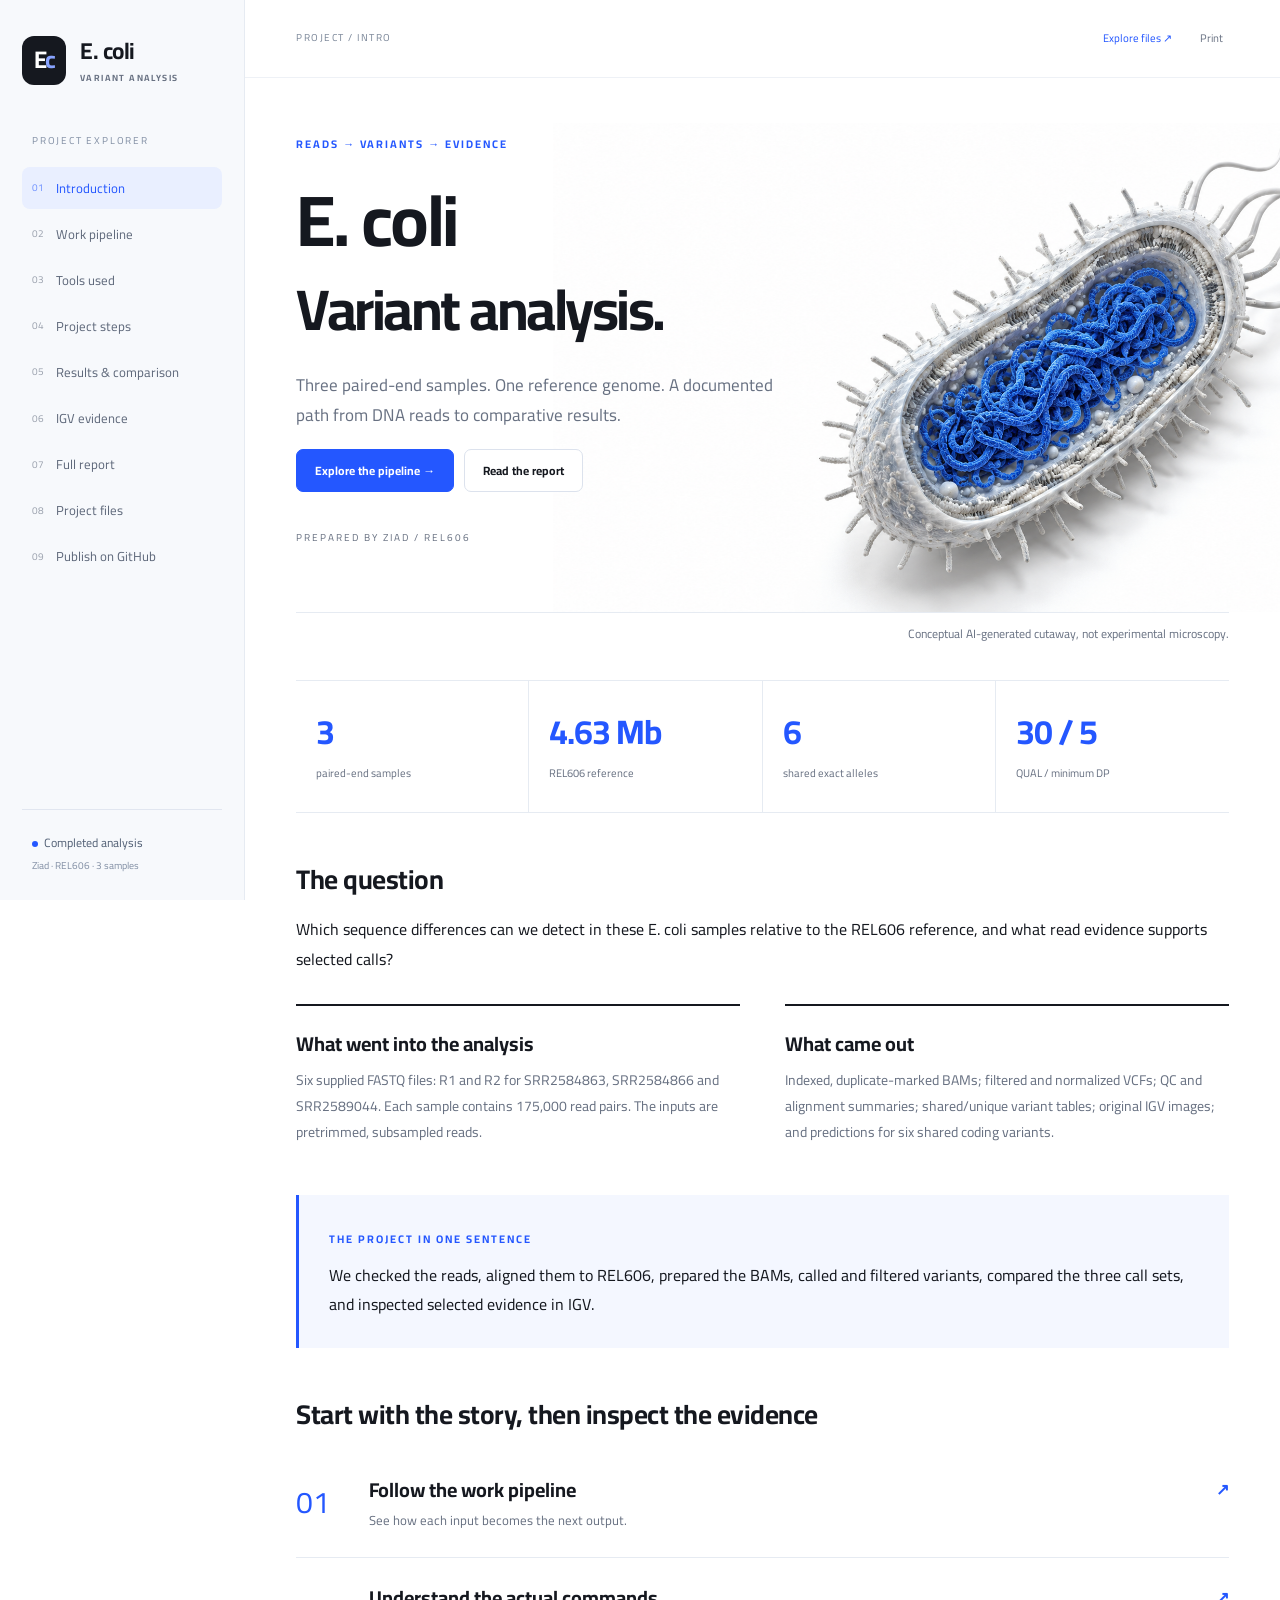
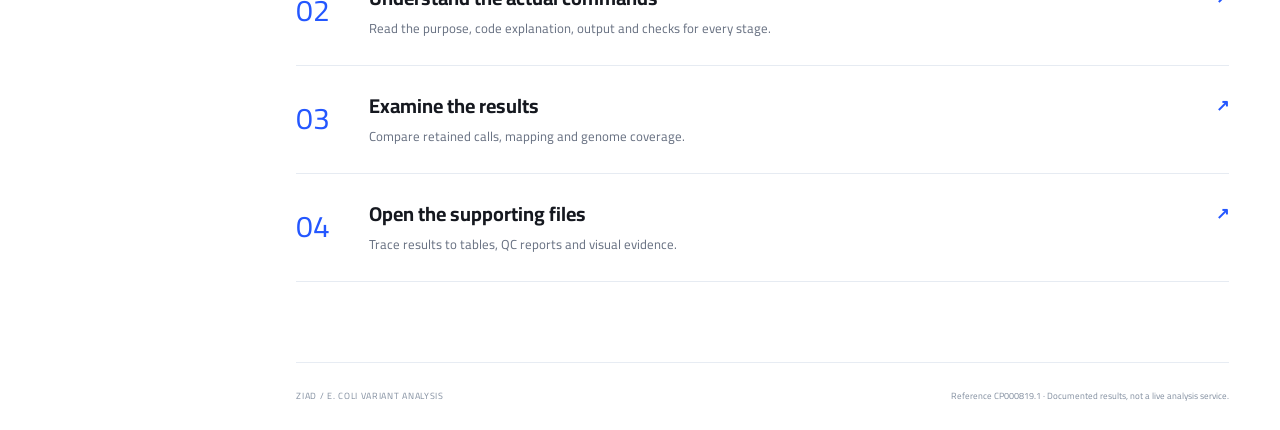
==== index.html @ 1e2a9a57 "Add E. coli project website" ====
<!DOCTYPE html><html lang="en"><head><meta charset="UTF-8"><meta name="viewport" content="width=device-width, initial-scale=1"><meta name="description" content="A documented E. coli variant analysis project: paired-end reads, REL606 alignment, variant calling, comparison and read evidence."><title>E. coli | Variant Analysis · Ziad</title><link rel="icon" href="assets/images/favicon.svg" type="image/svg+xml"><link rel="stylesheet" href="assets/site.css"></head><body><a class="skip" href="#content">Skip to content</a><div class="mobile-shade" data-close-menu></div><aside id="sidebar"><a class="brand" href="#intro"><span class="brand-mark">E<span>c</span></span><span>E. coli<small>VARIANT ANALYSIS</small></span></a><div class="sidebar-label">PROJECT EXPLORER</div><nav aria-label="Main navigation"><a href="#intro" data-nav="intro"><span class="nav-no">01</span>Introduction</a><a href="#workflow" data-nav="workflow"><span class="nav-no">02</span>Work pipeline</a><a href="#tools" data-nav="tools"><span class="nav-no">03</span>Tools used</a><a href="#steps" data-nav="steps"><span class="nav-no">04</span>Project steps</a><a href="#results" data-nav="results"><span class="nav-no">05</span>Results & comparison</a><a href="#evidence" data-nav="evidence"><span class="nav-no">06</span>IGV evidence</a><a href="#report" data-nav="report"><span class="nav-no">07</span>Full report</a><a href="#files" data-nav="files"><span class="nav-no">08</span>Project files</a><a href="#publish" data-nav="publish"><span class="nav-no">09</span>Publish on GitHub</a></nav><div class="sidebar-bottom"><span class="dot"></span>Completed analysis<br><small>Ziad · REL606 · 3 samples</small></div></aside><div class="shell"><header class="topbar"><button id="menu" aria-label="Open navigation" aria-expanded="false">☰</button><span id="breadcrumb">PROJECT / INTRODUCTION</span><div><a href="#files">Explore files ↗</a><button id="print" class="iconbtn" title="Print current page">Print</button></div></header><main id="content" tabindex="-1"><section class="page" data-page="intro"><div class="hero"><div class="hero-copy"><span class="eyebrow">READS → VARIANTS → EVIDENCE</span><h1>E. coli<br><span>Variant analysis.</span></h1><p class="lead">Three paired-end samples. One reference genome. A documented path from DNA reads to comparative results.</p><div class="actions"><a class="btn" href="#workflow">Explore the pipeline →</a><a class="btn subtle" href="#report">Read the report</a></div><p class="hero-meta">PREPARED BY ZIAD / REL606</p></div><img src="assets/images/ecoli-cutaway.png" alt="Conceptual cutaway of an E. coli bacterium with blue DNA"></div><p class="caption">Conceptual AI-generated cutaway, not experimental microscopy.</p><div class="stat-row"><div><strong>3</strong><span>paired-end samples</span></div><div><strong>4.63 Mb</strong><span>REL606 reference</span></div><div><strong>6</strong><span>shared exact alleles</span></div><div><strong>30 / 5</strong><span>QUAL / minimum DP</span></div></div><h2>The question</h2><p>Which sequence differences can we detect in these E. coli samples relative to the REL606 reference, and what read evidence supports selected calls?</p><div class="two-col"><div><h3>What went into the analysis</h3><p>Six supplied FASTQ files: R1 and R2 for SRR2584863, SRR2584866 and SRR2589044. Each sample contains 175,000 read pairs. The inputs are pretrimmed, subsampled reads.</p></div><div><h3>What came out</h3><p>Indexed, duplicate-marked BAMs; filtered and normalized VCFs; QC and alignment summaries; shared/unique variant tables; original IGV images; and predictions for six shared coding variants.</p></div></div><div class="result-note"><span class="eyebrow">THE PROJECT IN ONE SENTENCE</span><p>We checked the reads, aligned them to REL606, prepared the BAMs, called and filtered variants, compared the three call sets, and inspected selected evidence in IGV.</p></div><h2>Start with the story, then inspect the evidence</h2><a class="chapter" href="#workflow"><span>01</span><div><h3>Follow the work pipeline</h3><p>See how each input becomes the next output.</p></div><b>↗</b></a><a class="chapter" href="#steps"><span>02</span><div><h3>Understand the actual commands</h3><p>Read the purpose, code explanation, output and checks for every stage.</p></div><b>↗</b></a><a class="chapter" href="#results"><span>03</span><div><h3>Examine the results</h3><p>Compare retained calls, mapping and genome coverage.</p></div><b>↗</b></a><a class="chapter" href="#files"><span>04</span><div><h3>Open the supporting files</h3><p>Trace results to tables, QC reports and visual evidence.</p></div><b>↗</b></a></section><section class="page" data-page="workflow" hidden><span class="eyebrow">THE COMPLETE DEPENDENCY ORDER</span><h1>Work pipeline</h1><p class="lead">Click any stage to open its explanation, commands, outputs and evidence. The alignment and calling stages apply to all three samples.</p><div class="workflow"><a class="flow-stage" href="#step/01_Setup"><span>01</span><div><h3>Environment and project setup</h3><p>Conda / mkdir</p><small>Existing tools → Project folders</small></div><b>↓</b></a><a class="flow-stage" href="#step/02_Reads"><span>02</span><div><h3>Download and inspect reads</h3><p>curl / tar</p><small>Figshare archive → 6 FASTQ files</small></div><b>↓</b></a><a class="flow-stage" href="#step/03_QC"><span>03</span><div><h3>Read quality control with FastQC and MultiQC</h3><p>FastQC / MultiQC</p><small>6 FASTQ files → QC reports</small></div><b>↓</b></a><a class="flow-stage" href="#step/04_Reference"><span>04</span><div><h3>Reference genome and indexes</h3><p>BWA index / faidx</p><small>REL606 download → FASTA + indexes</small></div><b>↓</b></a><a class="flow-stage" href="#step/05_Alignment"><span>05</span><div><h3>Read alignment with BWA</h3><p>bwa mem</p><small>R1 + R2 + FASTA → SAM alignment</small></div><b>↓</b></a><a class="flow-stage" href="#step/06_BAM"><span>06</span><div><h3>BAM processing and duplicate marking</h3><p>SAMtools processing</p><small>SAM alignment → Indexed marked BAM</small></div><b>↓</b></a><a class="flow-stage" href="#step/07_Alignment_QC"><span>07</span><div><h3>Alignment quality and coverage</h3><p>flagstat / coverage</p><small>Final BAM → Mapping + coverage tables</small></div><b>↓</b></a><a class="flow-stage" href="#step/08_Calling"><span>08</span><div><h3>Variant calling</h3><p>mpileup / call</p><small>BAM + reference → Raw VCF</small></div><b>↓</b></a><a class="flow-stage" href="#step/09_Filtering"><span>09</span><div><h3>Filtering, compression and indexing</h3><p>VCFtools / index</p><small>Raw VCF → Filtered indexed VCF</small></div><b>↓</b></a><a class="flow-stage" href="#step/10_Statistics"><span>10</span><div><h3>Variant classification and statistics</h3><p>stats / query</p><small>Filtered VCF → Variant counts</small></div><b>↓</b></a><a class="flow-stage" href="#step/11_Normalization"><span>11</span><div><h3>Variant representation normalization</h3><p>bcftools norm</p><small>Filtered VCF + FASTA → Normalized VCF</small></div><b>↓</b></a><a class="flow-stage" href="#step/12_Comparison"><span>12</span><div><h3>Shared variants and filtering effects</h3><p>bcftools isec</p><small>Normalized VCFs → Shared + unique sets</small></div><b>↓</b></a><a class="flow-stage" href="#step/13_IGV"><span>13</span><div><h3>Visual review in IGV</h3><p>IGV</p><small>BAM + VCF + FASTA → Read evidence images</small></div><b>↓</b></a><a class="flow-stage" href="#step/14_Coverage_Gap"><span>14</span><div><h3>Coverage-gap investigation</h3><p>depth / awk / IGV</p><small>Final BAM → Coverage-gap evidence</small></div><b>↓</b></a><a class="flow-stage" href="#step/16_Gene_Annotation"><span>15</span><div><h3>Gene annotation of shared variants</h3><p>awk overlap</p><small>Shared calls + GFF → Gene summary</small></div><b>↓</b></a><a class="flow-stage" href="#step/17_Protein_Effects"><span>16</span><div><h3>Predicted coding effects</h3><p>faidx / codon checks</p><small>CDS + sequence → Predicted effects</small></div><b>↓</b></a><a class="flow-stage" href="#step/15_Reporting"><span>17</span><div><h3>Reporting and submission</h3><p>Report / figures</p><small>Verified outputs → Submission package</small></div><b>↓</b></a></div><div class="note"><strong>Annotation scope</strong><p>Gene overlap and manual coding-effect predictions were added for the six shared variants. SnpEff has not been run and no SnpEff HTML output is claimed.</p></div></section><section class="page" data-page="tools" hidden><span class="eyebrow">THE TOOLKIT</span><h1>Tools used</h1><p class="lead">Each tool has a specific job. Open its workflow stage to see the command and the files it produced.</p><div class="tool-grid"><article class="tool"><div class="tool-index">01</div><h2>Conda / Bash</h2><span class="pill">Existing ecoli environment</span><p>Project setup and command execution</p><div class="actions"><a class="textlink" href="#step/01_Setup">Commands & outputs →</a><a class="textlink muted" href="https://docs.conda.io/" target="_blank" rel="noopener">Documentation ↗</a></div></article><article class="tool"><div class="tool-index">02</div><h2>curl / tar / gzip</h2><span class="pill">System utilities</span><p>Download, extract and check compressed files</p><div class="actions"><a class="textlink" href="#step/02_Reads">Commands & outputs →</a><a class="textlink muted" href="https://www.gnu.org/software/tar/" target="_blank" rel="noopener">Documentation ↗</a></div></article><article class="tool"><div class="tool-index">03</div><h2>FastQC</h2><span class="pill">0.13.0</span><p>Assess each FASTQ without changing reads</p><div class="actions"><a class="textlink" href="#step/03_QC">Commands & outputs →</a><a class="textlink muted" href="https://www.bioinformatics.babraham.ac.uk/projects/fastqc/" target="_blank" rel="noopener">Documentation ↗</a></div></article><article class="tool"><div class="tool-index">04</div><h2>MultiQC</h2><span class="pill">1.35</span><p>Aggregate the six FastQC reports</p><div class="actions"><a class="textlink" href="#step/03_QC">Commands & outputs →</a><a class="textlink muted" href="https://docs.seqera.io/multiqc" target="_blank" rel="noopener">Documentation ↗</a></div></article><article class="tool"><div class="tool-index">05</div><h2>BWA-MEM</h2><span class="pill">0.7.19</span><p>Align paired-end reads against REL606</p><div class="actions"><a class="textlink" href="#step/05_Alignment">Commands & outputs →</a><a class="textlink muted" href="https://bio-bwa.sourceforge.net/bwa.shtml" target="_blank" rel="noopener">Documentation ↗</a></div></article><article class="tool"><div class="tool-index">06</div><h2>SAMtools</h2><span class="pill">1.24</span><p>Process BAM, calculate metrics and retrieve sequence</p><div class="actions"><a class="textlink" href="#step/06_BAM">Commands & outputs →</a><a class="textlink muted" href="https://www.htslib.org/doc/samtools.html" target="_blank" rel="noopener">Documentation ↗</a></div></article><article class="tool"><div class="tool-index">07</div><h2>BCFtools</h2><span class="pill">1.24</span><p>Call, normalize, count and compare variants</p><div class="actions"><a class="textlink" href="#step/08_Calling">Commands & outputs →</a><a class="textlink muted" href="https://www.htslib.org/doc/bcftools.html" target="_blank" rel="noopener">Documentation ↗</a></div></article><article class="tool"><div class="tool-index">08</div><h2>VCFtools</h2><span class="pill">0.1.17</span><p>Filter on QUAL, genotype depth and missingness</p><div class="actions"><a class="textlink" href="#step/09_Filtering">Commands & outputs →</a><a class="textlink muted" href="https://vcftools.github.io/man_latest.html" target="_blank" rel="noopener">Documentation ↗</a></div></article><article class="tool"><div class="tool-index">09</div><h2>IGV</h2><span class="pill">Version not recorded</span><p>Inspect read support and save evidence images</p><div class="actions"><a class="textlink" href="#step/13_IGV">Commands & outputs →</a><a class="textlink muted" href="https://igv.org/doc/desktop/" target="_blank" rel="noopener">Documentation ↗</a></div></article><article class="tool"><div class="tool-index">10</div><h2>awk</h2><span class="pill">System utility</span><p>Tabular counts, intervals and GFF overlap</p><div class="actions"><a class="textlink" href="#step/16_Gene_Annotation">Commands & outputs →</a><a class="textlink muted" href="https://www.gnu.org/software/gawk/manual/" target="_blank" rel="noopener">Documentation ↗</a></div></article></div><div class="note"><strong>Installed does not mean used.</strong><p>Trimmomatic 0.41 was available in the environment but no additional trimming was performed. SnpEff was not part of the completed analysis.</p></div></section><section class="page" data-page="steps" hidden><span class="eyebrow">STEP-BY-STEP DOCUMENTATION</span><h1>Project steps</h1><p class="lead">Every stage includes its purpose, illustrated input/output flow, actual command examples, code explanation, results and related files.</p><div class="step-grid"><a class="step-card" href="#step/01_Setup"><span>01</span><h2>Environment and project setup</h2><p>Activate the project environment, check course tools and organize files.</p><small>Conda / mkdir →</small></a><a class="step-card" href="#step/02_Reads"><span>02</span><h2>Download and inspect reads</h2><p>Obtain the training subset and inspect the pre-trimmed, subsampled reads.</p><small>curl / tar →</small></a><a class="step-card" href="#step/03_QC"><span>03</span><h2>Read quality control with FastQC and MultiQC</h2><p>Assess base quality, adapters and biases across all six input files.</p><small>FastQC / MultiQC →</small></a><a class="step-card" href="#step/04_Reference"><span>04</span><h2>Reference genome and indexes</h2><p>Prepare REL606 for alignment and variant calling.</p><small>BWA index / faidx →</small></a><a class="step-card" href="#step/05_Alignment"><span>05</span><h2>Read alignment with BWA</h2><p>Align paired-end reads and assign read-group/sample metadata.</p><small>bwa mem →</small></a><a class="step-card" href="#step/06_BAM"><span>06</span><h2>BAM processing and duplicate marking</h2><p>Repair mate information, sort alignments, mark duplicates and index BAM.</p><small>SAMtools processing →</small></a><a class="step-card" href="#step/07_Alignment_QC"><span>07</span><h2>Alignment quality and coverage</h2><p>Measure mapping, proper pairing, breadth of coverage and mean depth.</p><small>flagstat / coverage →</small></a><a class="step-card" href="#step/08_Calling"><span>08</span><h2>Variant calling</h2><p>Generate raw variant-only VCF files using a haploid calling model.</p><small>mpileup / call →</small></a><a class="step-card" href="#step/09_Filtering"><span>09</span><h2>Filtering, compression and indexing</h2><p>Apply consistent quality and genotype-depth thresholds.</p><small>VCFtools / index →</small></a><a class="step-card" href="#step/10_Statistics"><span>10</span><h2>Variant classification and statistics</h2><p>Count retained variant types and save statistical summaries.</p><small>stats / query →</small></a><a class="step-card" href="#step/11_Normalization"><span>11</span><h2>Variant representation normalization</h2><p>Left-align and normalize indel representations before matching REF/ALT.</p><small>bcftools norm →</small></a><a class="step-card" href="#step/12_Comparison"><span>12</span><h2>Shared variants and filtering effects</h2><p>Compare exact site/REF/ALT matches and inspect raw calls.</p><small>bcftools isec →</small></a><a class="step-card" href="#step/13_IGV"><span>13</span><h2>Visual review in IGV</h2><p>Inspect representative SNPs, the small deletion and filtering effects.</p><small>IGV →</small></a><a class="step-card" href="#step/14_Coverage_Gap"><span>14</span><h2>Coverage-gap investigation</h2><p>Identify zero-depth runs and inspect boundaries without assuming confirmed deletions.</p><small>depth / awk / IGV →</small></a><a class="step-card" href="#step/16_Gene_Annotation"><span>15</span><h2>Gene annotation of shared variants</h2><p>Identify which reference genes and coding regions contain the six shared variants.</p><small>awk overlap →</small></a><a class="step-card" href="#step/17_Protein_Effects"><span>16</span><h2>Predicted coding effects</h2><p>Use the coding strand and CDS coordinates to predict the local sequence consequence of each shared variant.</p><small>faidx / codon checks →</small></a><a class="step-card" href="#step/15_Reporting"><span>17</span><h2>Reporting and submission</h2><p>Assemble a traceable submission with alignments, variants, reports and selected read evidence.</p><small>Report / figures →</small></a></div></section><section class="page" data-page="step/01_Setup" hidden><div class="step-top"><span class="eyebrow">STEP 01 / 17</span><h1>Environment and project setup</h1><p class="lead">Activate the project environment, check course tools and organize files.</p></div><div class="io-flow" aria-label="Inputs processing and outputs"><div><small>INPUT</small><strong>Existing tools</strong></div><span aria-hidden="true">→</span><div><small>TOOL / ACTION</small><strong>Conda / mkdir</strong></div><span aria-hidden="true">→</span><div><small>OUTPUT</small><strong>Project folders</strong></div></div><h2>What we did and why</h2><p>Activate the project environment, check course tools and organize files. Installation was completed earlier. Trimmomatic was not used for additional trimming. Commands document the implemented workflow, with repeated per-sample commands consolidated into loops; this is not a verbatim terminal log. Existing completed results do not need to be regenerated.</p><h2>Commands used</h2><p class="muted">Commands document the completed analysis. Shell loops apply the same procedure to each sample. They do not run in this website.</p><div class="codebox"><div class="codebar"><span>BASH · documented commands</span><button data-copy="01_Setup">Copy code</button></div><pre><code>conda<span class="w"> </span>activate<span class="w"> </span>ecoli
<span class="nb">cd</span><span class="w"> </span>~/ecoli_variant_project
conda<span class="w"> </span>list<span class="w"> </span><span class="p">|</span><span class="w"> </span>grep<span class="w"> </span>-Ei<span class="w"> </span><span class="s1">'^(fastqc|multiqc|trimmomatic|bwa|samtools|bcftools|vcftools|igv)[[:space:]]'</span>
mkdir<span class="w"> </span>-p<span class="w"> </span>data/reads<span class="w"> </span>data/ref_genome<span class="w"> </span>results/trimmed<span class="w"> </span>results/bam<span class="w"> </span>results/vcf<span class="w"> </span>results/qc/raw<span class="w"> </span>results/qc/trimmed<span class="w"> </span>reports
df<span class="w"> </span>-h<span class="w"> </span>.
</code></pre></div><h2>Understand the code</h2><div class="explanations"><div><code>conda activate ecoli</code><p>Activates the existing ecoli Conda environment so commands resolve to its installed tools and libraries. The (ecoli) prompt indicates activation, but does not independently verify tool versions. It does not create an environment.</p></div><div><code>cd ~/ecoli_variant_project</code><p>cd changes the working directory. ~ expands to the current user’s home, here /home/ziad. Relative paths such as data/reads then start inside the project. Check pwd if uncertain; running from another directory can produce File not found.</p></div><div><code>conda list | grep -Ei ...</code><p>conda list lists packages in the active environment. The pipe feeds that text to grep. -E enables extended regular expressions; -i ignores case. ^ matches line start; the parenthesized names separated by | select any listed tool, and [[:space:]] requires whitespace after its name. This checks package entries, not program execution.</p></div><div><code>mkdir -p ...</code><p>mkdir creates directories. -p creates missing parents and tolerates existing directories. Separating reads, reference, BAM, VCF, QC and reports makes inputs/outputs explicit. Directory existence alone does not establish successful results.</p></div><div><code>df -h .</code><p>df reports space on the filesystem containing the current directory, denoted by a dot. -h uses readable units. Check Avail before producing SAM/BAM files or downloading data. This does not measure the project directory’s size.</p></div></div><h2>Result and evidence</h2><div class="result-note"><span class="eyebrow">OBSERVED RESULT</span><p>Environment ecoli: BWA 0.7.19; SAMtools and bcftools 1.24; FastQC 0.13.0; MultiQC 1.35; Trimmomatic 0.41; VCFtools 0.1.17.</p></div><h2>Output files</h2><p class="muted">Open an included report, preview a text table, or download the original file. Expected files awaiting addition are labeled explicitly.</p><div class="filelist"></div><details class="check"><summary>How we checked this step</summary><p>Check: (ecoli) prompt, package versions and correct working directory. If activation fails, use a Conda-initialized shell. An installed package name alone is not a successful execution test.</p></details><div class="step-nav"><a class="btn subtle" href="#workflow">View workflow</a><a class="btn" href="#step/02_Reads">Next step →</a></div></section><section class="page" data-page="step/02_Reads" hidden><div class="step-top"><span class="eyebrow">STEP 02 / 17</span><h1>Download and inspect reads</h1><p class="lead">Obtain the training subset and inspect the pre-trimmed, subsampled reads.</p></div><div class="io-flow" aria-label="Inputs processing and outputs"><div><small>INPUT</small><strong>Figshare archive</strong></div><span aria-hidden="true">→</span><div><small>TOOL / ACTION</small><strong>curl / tar</strong></div><span aria-hidden="true">→</span><div><small>OUTPUT</small><strong>6 FASTQ files</strong></div></div><h2>What we did and why</h2><p>Obtain the training subset and inspect the pre-trimmed, subsampled reads. The trim.sub files are already trimmed and subsampled, not the complete SRA runs. File sizes are approximately 53–58 MB.</p><h2>Commands used</h2><p class="muted">Commands document the completed analysis. Shell loops apply the same procedure to each sample. They do not run in this website.</p><div class="codebox"><div class="codebar"><span>BASH · documented commands</span><button data-copy="02_Reads">Copy code</button></div><pre><code>curl<span class="w"> </span>-fL<span class="w"> </span>-o<span class="w"> </span>data/reads/sub.tar.gz<span class="w"> </span>https://ndownloader.figshare.com/files/14418248
tar<span class="w"> </span>-tzf<span class="w"> </span>data/reads/sub.tar.gz
tar<span class="w"> </span>-xzf<span class="w"> </span>data/reads/sub.tar.gz<span class="w"> </span>-C<span class="w"> </span>data/reads
ls<span class="w"> </span>-lh<span class="w"> </span>data/reads/sub/*.fastq
head<span class="w"> </span>-n<span class="w"> </span><span class="m">8</span><span class="w"> </span>data/reads/sub/SRR2584863_1.trim.sub.fastq
</code></pre></div><h2>Understand the code</h2><div class="explanations"><div><code>curl -fL -o data/reads/sub.tar.gz URL</code><p>curl downloads the resource. -f returns failure for HTTP errors such as 404 rather than treating an error page as data; -L follows redirects; -o sets the destination filename. It does not unpack or validate FASTQ contents. Reusing an output name may overwrite it.</p></div><div><code>tar -tzf data/reads/sub.tar.gz</code><p>tar handles the archive. -t lists entries without extraction, -z handles gzip compression and -f selects the archive. Six FASTQ names appeared under sub/. Listing checks archive readability and names, not every FASTQ record.</p></div><div><code>tar -xzf ... -C data/reads</code><p>-x extracts entries; -C selects data/reads as the extraction directory. The archive’s sub/ prefix produces data/reads/sub/*.fastq. -C does not change the terminal’s working directory after completion.</p></div><div><code>ls -lh data/reads/sub/*.fastq</code><p>The shell expands * to matching FASTQ filenames. ls -l shows details and -h readable sizes. Each run should have R1 and R2. Matching names and nonzero sizes are an initial check, not proof that every paired record is synchronized.</p></div><div><code>head -n 8 ...fastq</code><p>head displays eight lines, representing two standard four-line FASTQ records: @identifier, sequence, + separator and quality string. Sequence and quality lengths should agree for each read. This preview does not validate the rest of the file.</p></div></div><h2>Result and evidence</h2><div class="result-note"><span class="eyebrow">OBSERVED RESULT</span><p>Six FASTQ files for SRR2584863, SRR2584866 and SRR2589044. Each file contains 175,000 reads; each sample contains 175,000 read pairs.</p></div><h2>Output files</h2><p class="muted">Open an included report, preview a text table, or download the original file. Expected files awaiting addition are labeled explicitly.</p><div class="filelist"><article class="filecard" data-file="0"><div><span class="status pending">Awaiting project file</span><code>data/reads/sub/SRR2584863_1.trim.sub.fastq</code><small>Inputs · Paired-end input reads; add only if distributing input data.</small></div><div class="actions"></div></article><article class="filecard" data-file="1"><div><span class="status pending">Awaiting project file</span><code>data/reads/sub/SRR2584863_2.trim.sub.fastq</code><small>Inputs · Paired-end input reads; add only if distributing input data.</small></div><div class="actions"></div></article><article class="filecard" data-file="2"><div><span class="status pending">Awaiting project file</span><code>data/reads/sub/SRR2584866_1.trim.sub.fastq</code><small>Inputs · Paired-end input reads; add only if distributing input data.</small></div><div class="actions"></div></article><article class="filecard" data-file="3"><div><span class="status pending">Awaiting project file</span><code>data/reads/sub/SRR2584866_2.trim.sub.fastq</code><small>Inputs · Paired-end input reads; add only if distributing input data.</small></div><div class="actions"></div></article><article class="filecard" data-file="4"><div><span class="status pending">Awaiting project file</span><code>data/reads/sub/SRR2589044_1.trim.sub.fastq</code><small>Inputs · Paired-end input reads; add only if distributing input data.</small></div><div class="actions"></div></article><article class="filecard" data-file="5"><div><span class="status pending">Awaiting project file</span><code>data/reads/sub/SRR2589044_2.trim.sub.fastq</code><small>Inputs · Paired-end input reads; add only if distributing input data.</small></div><div class="actions"></div></article></div><details class="check"><summary>How we checked this step</summary><p>Check: six FASTQ files, two per run, with successful archive listing/extraction. HTTP or unreadable-archive errors require download review before proceeding; do not arbitrarily exchange R1/R2 names.</p></details><div class="step-nav"><a class="btn subtle" href="#step/01_Setup">← Previous step</a><a class="btn" href="#step/03_QC">Next step →</a></div></section><section class="page" data-page="step/03_QC" hidden><div class="step-top"><span class="eyebrow">STEP 03 / 17</span><h1>Read quality control with FastQC and MultiQC</h1><p class="lead">Assess base quality, adapters and biases across all six input files.</p></div><div class="io-flow" aria-label="Inputs processing and outputs"><div><small>INPUT</small><strong>6 FASTQ files</strong></div><span aria-hidden="true">→</span><div><small>TOOL / ACTION</small><strong>FastQC / MultiQC</strong></div><span aria-hidden="true">→</span><div><small>OUTPUT</small><strong>QC reports</strong></div></div><h2>What we did and why</h2><p>Assess base quality, adapters and biases across all six input files. FastQC 0.13 accepts --outdir; the attempted -o option failed. The MultiQC command is an equivalent invocation; its original command line was not retained in the bundle. Here raw names the analysis input, which is already trimmed. Mean Q is not the quality of every base. A GC warning alone does not establish contamination; the base-composition bias remains unexplained.</p><h2>Commands used</h2><p class="muted">Commands document the completed analysis. Shell loops apply the same procedure to each sample. They do not run in this website.</p><div class="codebox"><div class="codebar"><span>BASH · documented commands</span><button data-copy="03_QC">Copy code</button></div><pre><code>fastqc<span class="w"> </span>-t<span class="w"> </span><span class="m">2</span><span class="w"> </span>--outdir<span class="w"> </span>results/qc/raw<span class="w"> </span>data/reads/sub/*.fastq
multiqc<span class="w"> </span>results/qc/raw<span class="w"> </span>--outdir<span class="w"> </span>results/qc/raw
</code></pre></div><h2>Understand the code</h2><div class="explanations"><div><code>fastqc -t 2 --outdir results/qc/raw .../*.fastq</code><p>fastqc analyzes each matched file independently. -t 2 allows two input files to be processed concurrently; it does not combine R1/R2 into one biological sample. --outdir selects the HTML/ZIP report directory, which must exist. Output names derive from FASTQ filenames.</p></div><div><code>multiqc results/qc/raw --outdir results/qc/raw</code><p>MultiQC scans the directory for supported tool results and aggregates them into one report. --outdir sets the destination for multiqc_report.html. It does not reanalyze reads, trim them or align them. Avoid overwriting an earlier report unnecessarily.</p></div><div><code>Why --outdir?</code><p>The earlier -o attempt failed with FastQC 0.13 and did not produce QC results. The documented command uses --outdir. Analysis complete messages and resulting HTML/ZIP files indicate processing completed; assessing PASS/WARN/FAIL is a separate step.</p></div><div><code>What do statuses mean?</code><p>Statuses apply to different checks, not to a single overall sample validity score. Good base quality does not remove composition bias. Variable-length warnings are compatible with prior trimming; the actual bias mechanism was not established. Record warnings rather than automatically trimming solely because a module fails.</p></div><div><code>Cross-checking both reports</code><p>The individual FastQC report details 4863_R2; MultiQC summarizes the same analysis alongside five other files. These are not independent experiments. All eleven module statuses match, as do 175,000 reads and 50% GC. The individual report displays mean length as 123 bp, versus 123.85 bp in the more precise MultiQC data.</p></div></div><h2>Result and evidence</h2><div class="result-note"><span class="eyebrow">OBSERVED RESULT</span><p>All files PASS per-base quality, per-sequence quality, tile quality, N content, duplication, overrepresented sequences and adapters. The lowest plotted mean quality is Q31.55. All files have 50% GC. All WARN for GC distribution and length distribution. Base composition FAILS in 4863_R2, 4866_R1 and 9044_R2, and WARNS in the others. Mean length is 123.85–139.50 bp; median length is 150 bp. FastQC duplication estimates are 7.31–9.05%.</p></div><figure><button class="image-button" data-image="assets/images/fastqc-base-quality.png" aria-label="Enlarge FastQC: per-base quality"><img src="assets/images/fastqc-base-quality.png" alt="FastQC: per-base quality" loading="lazy"></button><figcaption><strong>FastQC: per-base quality</strong><br>Original plot for SRR2584863 R2. Individual FastQC and combined MultiQC reports are linked below.</figcaption></figure><h2>Output files</h2><p class="muted">Open an included report, preview a text table, or download the original file. Expected files awaiting addition are labeled explicitly.</p><div class="filelist"><article class="filecard" data-file="66"><div><span class="status pending">Awaiting project file</span><code>results/qc/raw/SRR2584863_1.trim.sub_fastqc.html</code><small>QC · Individual FastQC report.</small></div><div class="actions"></div></article><article class="filecard" data-file="67"><div><span class="status yes">Included</span><code>results/qc/raw/SRR2584863_2.trim.sub_fastqc.html</code><small>QC · 188.8 KB</small></div><div class="actions"><a class="btn small subtle" href="results/qc/raw/SRR2584863_2.trim.sub_fastqc.html" target="_blank" rel="noopener">View</a><a class="btn small" href="results/qc/raw/SRR2584863_2.trim.sub_fastqc.html" download>Download</a></div></article><article class="filecard" data-file="68"><div><span class="status pending">Awaiting project file</span><code>results/qc/raw/SRR2584866_1.trim.sub_fastqc.html</code><small>QC · Individual FastQC report.</small></div><div class="actions"></div></article><article class="filecard" data-file="69"><div><span class="status pending">Awaiting project file</span><code>results/qc/raw/SRR2584866_2.trim.sub_fastqc.html</code><small>QC · Individual FastQC report.</small></div><div class="actions"></div></article><article class="filecard" data-file="70"><div><span class="status pending">Awaiting project file</span><code>results/qc/raw/SRR2589044_1.trim.sub_fastqc.html</code><small>QC · Individual FastQC report.</small></div><div class="actions"></div></article><article class="filecard" data-file="71"><div><span class="status pending">Awaiting project file</span><code>results/qc/raw/SRR2589044_2.trim.sub_fastqc.html</code><small>QC · Individual FastQC report.</small></div><div class="actions"></div></article><article class="filecard" data-file="72"><div><span class="status yes">Included</span><code>results/qc/raw/multiqc_report.html</code><small>QC · 2,298.8 KB</small></div><div class="actions"><a class="btn small subtle" href="results/qc/raw/multiqc_report.html" target="_blank" rel="noopener">View</a><a class="btn small" href="results/qc/raw/multiqc_report.html" download>Download</a></div></article></div><details class="check"><summary>How we checked this step</summary><p>Check: per-file HTML/ZIP reports and six MultiQC entries. File not found suggests a path issue; the unsupported -o option was corrected to --outdir. PASS applies to a module, not the whole project.</p></details><div class="step-nav"><a class="btn subtle" href="#step/02_Reads">← Previous step</a><a class="btn" href="#step/04_Reference">Next step →</a></div></section><section class="page" data-page="step/04_Reference" hidden><div class="step-top"><span class="eyebrow">STEP 04 / 17</span><h1>Reference genome and indexes</h1><p class="lead">Prepare REL606 for alignment and variant calling.</p></div><div class="io-flow" aria-label="Inputs processing and outputs"><div><small>INPUT</small><strong>REL606 download</strong></div><span aria-hidden="true">→</span><div><small>TOOL / ACTION</small><strong>BWA index / faidx</strong></div><span aria-hidden="true">→</span><div><small>OUTPUT</small><strong>FASTA + indexes</strong></div></div><h2>What we did and why</h2><p>Prepare REL606 for alignment and variant calling. gzip -t is silent on success. The HTTPS command downloads the same reference specified in the assignment; the original download command was not embedded in FASTA. Use the identical reference throughout.</p><h2>Commands used</h2><p class="muted">Commands document the completed analysis. Shell loops apply the same procedure to each sample. They do not run in this website.</p><div class="codebox"><div class="codebar"><span>BASH · documented commands</span><button data-copy="04_Reference">Copy code</button></div><pre><code>curl<span class="w"> </span>-fL<span class="w"> </span>-o<span class="w"> </span>data/ref_genome/ecoli_rel606.fasta.gz<span class="w"> </span>https://ftp.ncbi.nlm.nih.gov/genomes/all/GCA/000/017/985/GCA_000017985.1_ASM1798v1/GCA_000017985.1_ASM1798v1_genomic.fna.gz
gzip<span class="w"> </span>-t<span class="w"> </span>data/ref_genome/ecoli_rel606.fasta.gz
gunzip<span class="w"> </span>-k<span class="w"> </span>data/ref_genome/ecoli_rel606.fasta.gz
head<span class="w"> </span>-n<span class="w"> </span><span class="m">5</span><span class="w"> </span>data/ref_genome/ecoli_rel606.fasta
bwa<span class="w"> </span>index<span class="w"> </span>data/ref_genome/ecoli_rel606.fasta
samtools<span class="w"> </span>faidx<span class="w"> </span>data/ref_genome/ecoli_rel606.fasta
ls<span class="w"> </span>-lh<span class="w"> </span>data/ref_genome
</code></pre></div><h2>Understand the code</h2><div class="explanations"><div><code>curl -fL -o ...fasta.gz URL</code><p>Uses the previously explained curl options. The source is assembly GCA_000017985.1; fna denotes nucleotide FASTA. The local ecoli_rel606 filename is a convenient label and does not change sequence identity.</p></div><div><code>gzip -t ...fasta.gz</code><p>-t tests gzip integrity without creating an uncompressed FASTA. Silence with successful exit status means the compressed stream passed. It does not confirm strain identity or every base.</p></div><div><code>gunzip -k ...fasta.gz</code><p>gunzip decompresses gzip; -k keeps the compressed source and creates ecoli_rel606.fasta. Compression is not an alignment index. An existing output may trigger an overwrite question; there is no need to decompress again.</p></div><div><code>head -n 5 ...fasta</code><p>Shows the &gt;header and sequence beginning. CP000819.1 is the contig name used in BAM, VCF and IGV; consistent naming is essential. FASTA does not contain per-base quality scores like FASTQ.</p></div><div><code>bwa index ...fasta</code><p>Builds index structures that let BWA search for read placements efficiently. Outputs include amb, ann, bwt, pac and sa files. It does not align reads or produce BAM. Build it before bwa mem on the same reference.</p></div><div><code>samtools faidx ...fasta</code><p>Creates fasta.fai containing sequence names, lengths and access offsets for rapid region retrieval. It serves reference access by downstream tools. It is distinct from BWA indexes and the BAM .bai index.</p></div><div><code>ls -lh data/ref_genome</code><p>Confirms the FASTA, compressed source and indexes are present. Keep them together. If the FASTA changes, old indexes may become invalid and should be regenerated for the new reference.</p></div></div><h2>Result and evidence</h2><div class="result-note"><span class="eyebrow">OBSERVED RESULT</span><p>Reference CP000819.1, Escherichia coli B str. REL606; length 4,629,812 bases. BWA and FASTA indexes were created.</p></div><h2>Output files</h2><p class="muted">Open an included report, preview a text table, or download the original file. Expected files awaiting addition are labeled explicitly.</p><div class="filelist"><article class="filecard" data-file="6"><div><span class="status pending">Awaiting project file</span><code>data/ref_genome/ecoli_rel606.fasta</code><small>Inputs · Matching REL606 reference or index.</small></div><div class="actions"></div></article><article class="filecard" data-file="7"><div><span class="status pending">Awaiting project file</span><code>data/ref_genome/ecoli_rel606.fasta.amb</code><small>Inputs · Matching REL606 reference or index.</small></div><div class="actions"></div></article><article class="filecard" data-file="8"><div><span class="status pending">Awaiting project file</span><code>data/ref_genome/ecoli_rel606.fasta.ann</code><small>Inputs · Matching REL606 reference or index.</small></div><div class="actions"></div></article><article class="filecard" data-file="9"><div><span class="status pending">Awaiting project file</span><code>data/ref_genome/ecoli_rel606.fasta.bwt</code><small>Inputs · Matching REL606 reference or index.</small></div><div class="actions"></div></article><article class="filecard" data-file="10"><div><span class="status pending">Awaiting project file</span><code>data/ref_genome/ecoli_rel606.fasta.fai</code><small>Inputs · Matching REL606 reference or index.</small></div><div class="actions"></div></article><article class="filecard" data-file="11"><div><span class="status pending">Awaiting project file</span><code>data/ref_genome/ecoli_rel606.fasta.pac</code><small>Inputs · Matching REL606 reference or index.</small></div><div class="actions"></div></article><article class="filecard" data-file="12"><div><span class="status pending">Awaiting project file</span><code>data/ref_genome/ecoli_rel606.fasta.sa</code><small>Inputs · Matching REL606 reference or index.</small></div><div class="actions"></div></article><article class="filecard" data-file="13"><div><span class="status pending">Awaiting project file</span><code>data/ref_genome/ecoli_rel606.gff</code><small>Inputs · Matching NCBI annotation used for gene overlap.</small></div><div class="actions"></div></article></div><details class="check"><summary>How we checked this step</summary><p>Check: CP000819.1 header, BWA indexes and a FASTA.fai with the expected length. Missing indexes or inconsistent contig names prevent reliable reference use.</p></details><div class="step-nav"><a class="btn subtle" href="#step/03_QC">← Previous step</a><a class="btn" href="#step/05_Alignment">Next step →</a></div></section><section class="page" data-page="step/05_Alignment" hidden><div class="step-top"><span class="eyebrow">STEP 05 / 17</span><h1>Read alignment with BWA</h1><p class="lead">Align paired-end reads and assign read-group/sample metadata.</p></div><div class="io-flow" aria-label="Inputs processing and outputs"><div><small>INPUT</small><strong>R1 + R2 + FASTA</strong></div><span aria-hidden="true">→</span><div><small>TOOL / ACTION</small><strong>bwa mem</strong></div><span aria-hidden="true">→</span><div><small>OUTPUT</small><strong>SAM alignment</strong></div></div><h2>What we did and why</h2><p>Align paired-end reads and assign read-group/sample metadata. -t 2 uses two threads. The shell expands sample names and BWA interprets the 	 sequences in the read-group string. SAM is large; final alignments are retained as BAM.</p><h2>Commands used</h2><p class="muted">Commands document the completed analysis. Shell loops apply the same procedure to each sample. They do not run in this website.</p><div class="codebox"><div class="codebar"><span>BASH · documented commands</span><button data-copy="05_Alignment">Copy code</button></div><pre><code><span class="k">for</span><span class="w"> </span>sample<span class="w"> </span><span class="k">in</span><span class="w"> </span>SRR2584863<span class="w"> </span>SRR2584866<span class="w"> </span>SRR2589044
<span class="k">do</span>
<span class="w">  </span>bwa<span class="w"> </span>mem<span class="w"> </span>-t<span class="w"> </span><span class="m">2</span><span class="w"> </span><span class="se">\</span>
<span class="w">    </span>-R<span class="w"> </span><span class="s2">"@RG\tID:</span><span class="si">${</span><span class="nv">sample</span><span class="si">}</span><span class="s2">\tSM:</span><span class="si">${</span><span class="nv">sample</span><span class="si">}</span><span class="s2">\tPL:ILLUMINA"</span><span class="w"> </span><span class="se">\</span>
<span class="w">    </span>data/ref_genome/ecoli_rel606.fasta<span class="w"> </span><span class="se">\</span>
<span class="w">    </span><span class="s2">"data/reads/sub/</span><span class="si">${</span><span class="nv">sample</span><span class="si">}</span><span class="s2">_1.trim.sub.fastq"</span><span class="w"> </span><span class="se">\</span>
<span class="w">    </span><span class="s2">"data/reads/sub/</span><span class="si">${</span><span class="nv">sample</span><span class="si">}</span><span class="s2">_2.trim.sub.fastq"</span><span class="w"> </span><span class="se">\</span>
<span class="w">    </span>&gt;<span class="w"> </span><span class="s2">"results/bam/</span><span class="si">${</span><span class="nv">sample</span><span class="si">}</span><span class="s2">.sam"</span>
<span class="k">done</span>
</code></pre></div><h2>Understand the code</h2><div class="explanations"><div><code>for sample in ...; do ...; done</code><p>The loop iterates over three run IDs. Each iteration assigns one ID to sample, changing R1, R2 and SAM paths. do starts the body and done ends it. ${sample} inserts the value into filenames; braces delimit the variable name.</p></div><div><code>bwa mem -t 2</code><p>mem selects BWA-MEM alignment for these reads. -t 2 uses two alignment threads. Alignment places reads on the reference; it does not itself validate genetic variants. Variant calling occurs later.</p></div><div><code>-R &quot;@RG\tID:${sample}\tSM:${sample}\tPL:ILLUMINA&quot;</code><p>-R adds a read-group header. ID identifies the group, SM names the sample and PL names the platform. BWA interprets 	 as tabs; double quotes allow ${sample} expansion. Giving all three runs the same SM would confuse sample identity downstream.</p></div><div><code>reference R1 R2</code><p>Positional arguments are reference FASTA, then R1 FASTQ, then R2 FASTQ. R1/R2 are paired ends; order and pair correspondence matter. The archived subsampled files are the inputs here.</p></div><div><code>&gt; &quot;results/bam/${sample}.sam&quot;</code><p>&gt; redirects stdout into SAM and overwrites an existing destination. BWA progress is normally sent to stderr, so it remains visible in the terminal. Real time indicates command completion; later BAM checks and flagstat assess output validity.</p></div><div><code>Backslash at line end</code><p>Continues the same shell command onto the next line; it must be the final character. It is not a BWA option or filename component. Losing it may cause a line to execute as an unintended separate command.</p></div></div><h2>Result and evidence</h2><div class="result-note"><span class="eyebrow">OBSERVED RESULT</span><p>One SAM file per sample. Each run has its own SM sample identifier and ILLUMINA platform.</p></div><h2>Output files</h2><p class="muted">Open an included report, preview a text table, or download the original file. Expected files awaiting addition are labeled explicitly.</p><div class="filelist"><article class="filecard" data-file="50"><div><span class="status pending">Awaiting project file</span><code>results/bam/SRR2584863.sam</code><small>Alignment · Original alignment data; add from the completed project.</small></div><div class="actions"></div></article><article class="filecard" data-file="57"><div><span class="status pending">Awaiting project file</span><code>results/bam/SRR2584866.sam</code><small>Alignment · Original alignment data; add from the completed project.</small></div><div class="actions"></div></article><article class="filecard" data-file="64"><div><span class="status pending">Awaiting project file</span><code>results/bam/SRR2589044.sam</code><small>Alignment · Original alignment data; add from the completed project.</small></div><div class="actions"></div></article></div><details class="check"><summary>How we checked this step</summary><p>Check: BWA completes and SAM contains header/records, followed by BAM quickcheck and flagstat. Closing the terminal or restarting during execution can leave partial files; existence alone does not prove completion.</p></details><div class="step-nav"><a class="btn subtle" href="#step/04_Reference">← Previous step</a><a class="btn" href="#step/06_BAM">Next step →</a></div></section><section class="page" data-page="step/06_BAM" hidden><div class="step-top"><span class="eyebrow">STEP 06 / 17</span><h1>BAM processing and duplicate marking</h1><p class="lead">Repair mate information, sort alignments, mark duplicates and index BAM.</p></div><div class="io-flow" aria-label="Inputs processing and outputs"><div><small>INPUT</small><strong>SAM alignment</strong></div><span aria-hidden="true">→</span><div><small>TOOL / ACTION</small><strong>SAMtools processing</strong></div><span aria-hidden="true">→</span><div><small>OUTPUT</small><strong>Indexed marked BAM</strong></div></div><h2>What we did and why</h2><p>Repair mate information, sort alignments, mark duplicates and index BAM. The collate→fixmate -m→coordinate sort order supports this markdup workflow. Duplicates are marked, not removed from BAM here. FastQC sequence duplication and alignment duplicate marking are different measurements.</p><h2>Commands used</h2><p class="muted">Commands document the completed analysis. Shell loops apply the same procedure to each sample. They do not run in this website.</p><div class="codebox"><div class="codebar"><span>BASH · documented commands</span><button data-copy="06_BAM">Copy code</button></div><pre><code><span class="k">for</span><span class="w"> </span>sample<span class="w"> </span><span class="k">in</span><span class="w"> </span>SRR2584863<span class="w"> </span>SRR2584866<span class="w"> </span>SRR2589044
<span class="k">do</span>
<span class="w">  </span>samtools<span class="w"> </span>view<span class="w"> </span>-b<span class="w"> </span>-o<span class="w"> </span><span class="s2">"results/bam/</span><span class="si">${</span><span class="nv">sample</span><span class="si">}</span><span class="s2">.bam"</span><span class="w"> </span><span class="s2">"results/bam/</span><span class="si">${</span><span class="nv">sample</span><span class="si">}</span><span class="s2">.sam"</span>
<span class="w">  </span>samtools<span class="w"> </span>quickcheck<span class="w"> </span>-v<span class="w"> </span><span class="s2">"results/bam/</span><span class="si">${</span><span class="nv">sample</span><span class="si">}</span><span class="s2">.bam"</span>
<span class="w">  </span>samtools<span class="w"> </span>collate<span class="w"> </span>-o<span class="w"> </span><span class="s2">"results/bam/</span><span class="si">${</span><span class="nv">sample</span><span class="si">}</span><span class="s2">.collated.bam"</span><span class="w"> </span><span class="s2">"results/bam/</span><span class="si">${</span><span class="nv">sample</span><span class="si">}</span><span class="s2">.bam"</span>
<span class="w">  </span>samtools<span class="w"> </span>fixmate<span class="w"> </span>-m<span class="w"> </span><span class="s2">"results/bam/</span><span class="si">${</span><span class="nv">sample</span><span class="si">}</span><span class="s2">.collated.bam"</span><span class="w"> </span><span class="s2">"results/bam/</span><span class="si">${</span><span class="nv">sample</span><span class="si">}</span><span class="s2">.fixmate.bam"</span>
<span class="w">  </span>samtools<span class="w"> </span>sort<span class="w"> </span>-o<span class="w"> </span><span class="s2">"results/bam/</span><span class="si">${</span><span class="nv">sample</span><span class="si">}</span><span class="s2">.sorted.bam"</span><span class="w"> </span><span class="s2">"results/bam/</span><span class="si">${</span><span class="nv">sample</span><span class="si">}</span><span class="s2">.fixmate.bam"</span>
<span class="w">  </span>samtools<span class="w"> </span>markdup<span class="w"> </span>-s<span class="w"> </span><span class="s2">"results/bam/</span><span class="si">${</span><span class="nv">sample</span><span class="si">}</span><span class="s2">.sorted.bam"</span><span class="w"> </span><span class="s2">"results/bam/</span><span class="si">${</span><span class="nv">sample</span><span class="si">}</span><span class="s2">.markdup.bam"</span>
<span class="w">  </span>samtools<span class="w"> </span>index<span class="w"> </span><span class="s2">"results/bam/</span><span class="si">${</span><span class="nv">sample</span><span class="si">}</span><span class="s2">.markdup.bam"</span>
<span class="w">  </span>samtools<span class="w"> </span>quickcheck<span class="w"> </span>-v<span class="w"> </span><span class="s2">"results/bam/</span><span class="si">${</span><span class="nv">sample</span><span class="si">}</span><span class="s2">.markdup.bam"</span>
<span class="k">done</span>
</code></pre></div><h2>Understand the code</h2><div class="explanations"><div><code>samtools view -b -o OUT IN</code><p>view reads SAM and writes BAM with -b; -o selects the output. Binary conversion does not automatically sort alignments. OUT follows -o and IN is the final argument. The first .bam is an intermediate.</p></div><div><code>samtools quickcheck -v FILE</code><p>Rapidly checks the header and end-of-file marker. -v reports failing files; silence on success is expected. It does not read the entire body, so it cannot guarantee every record is intact. It is used after conversion and on final BAM.</p></div><div><code>samtools collate -o OUT IN</code><p>Groups records with the same read/template name so fixmate can access both mates. It is name collation, not genomic coordinate sorting and not necessarily a complete alphabetical name sort.</p></div><div><code>samtools fixmate -m IN OUT</code><p>Fills/corrects mate fields from name-collated or name-sorted input. -m supplies mate-score tags required for markdup. It does not call variants or realign reads to FASTA.</p></div><div><code>samtools sort -o OUT IN</code><p>Sorts by contig and genomic position by default, preparing input for markdup and indexing. Using sort -n would instead sort names and is not the required ordering at this stage.</p></div><div><code>samtools markdup -s IN OUT</code><p>Marks duplicate alignments in coordinate-sorted input using fixmate information. -s prints statistics; -r was not used, so duplicates remain in BAM. Zero optical counts do not establish their absence because optical detection was not enabled.</p></div><div><code>samtools index FINAL.bam</code><p>Creates a .bai for random regional access to coordinate-sorted BAM. It does not change reads. Keep it beside BAM and rebuild it if BAM is replaced. Successful indexing does not validate variant calls.</p></div></div><h2>Result and evidence</h2><div class="result-note"><span class="eyebrow">OBSERVED RESULT</span><p>Marked duplicates: 592 in 4863, 547 in 4866 and 642 in 9044. The markdup.bam and .bai files are the alignment files used in IGV.</p></div><h2>Output files</h2><p class="muted">Open an included report, preview a text table, or download the original file. Expected files awaiting addition are labeled explicitly.</p><div class="filelist"><article class="filecard" data-file="45"><div><span class="status pending">Awaiting project file</span><code>results/bam/SRR2584863.bam</code><small>Alignment · Original alignment data; add from the completed project.</small></div><div class="actions"></div></article><article class="filecard" data-file="46"><div><span class="status pending">Awaiting project file</span><code>results/bam/SRR2584863.collated.bam</code><small>Alignment · Original alignment data; add from the completed project.</small></div><div class="actions"></div></article><article class="filecard" data-file="47"><div><span class="status pending">Awaiting project file</span><code>results/bam/SRR2584863.fixmate.bam</code><small>Alignment · Original alignment data; add from the completed project.</small></div><div class="actions"></div></article><article class="filecard" data-file="48"><div><span class="status pending">Awaiting project file</span><code>results/bam/SRR2584863.markdup.bam</code><small>Alignment · Original alignment data; add from the completed project.</small></div><div class="actions"></div></article><article class="filecard" data-file="49"><div><span class="status pending">Awaiting project file</span><code>results/bam/SRR2584863.markdup.bam.bai</code><small>Alignment · Original alignment data; add from the completed project.</small></div><div class="actions"></div></article><article class="filecard" data-file="50"><div><span class="status pending">Awaiting project file</span><code>results/bam/SRR2584863.sam</code><small>Alignment · Original alignment data; add from the completed project.</small></div><div class="actions"></div></article><article class="filecard" data-file="51"><div><span class="status pending">Awaiting project file</span><code>results/bam/SRR2584863.sorted.bam</code><small>Alignment · Original alignment data; add from the completed project.</small></div><div class="actions"></div></article><article class="filecard" data-file="52"><div><span class="status pending">Awaiting project file</span><code>results/bam/SRR2584866.bam</code><small>Alignment · Original alignment data; add from the completed project.</small></div><div class="actions"></div></article><article class="filecard" data-file="53"><div><span class="status pending">Awaiting project file</span><code>results/bam/SRR2584866.collated.bam</code><small>Alignment · Original alignment data; add from the completed project.</small></div><div class="actions"></div></article><article class="filecard" data-file="54"><div><span class="status pending">Awaiting project file</span><code>results/bam/SRR2584866.fixmate.bam</code><small>Alignment · Original alignment data; add from the completed project.</small></div><div class="actions"></div></article><article class="filecard" data-file="55"><div><span class="status pending">Awaiting project file</span><code>results/bam/SRR2584866.markdup.bam</code><small>Alignment · Original alignment data; add from the completed project.</small></div><div class="actions"></div></article><article class="filecard" data-file="56"><div><span class="status pending">Awaiting project file</span><code>results/bam/SRR2584866.markdup.bam.bai</code><small>Alignment · Original alignment data; add from the completed project.</small></div><div class="actions"></div></article><article class="filecard" data-file="57"><div><span class="status pending">Awaiting project file</span><code>results/bam/SRR2584866.sam</code><small>Alignment · Original alignment data; add from the completed project.</small></div><div class="actions"></div></article><article class="filecard" data-file="58"><div><span class="status pending">Awaiting project file</span><code>results/bam/SRR2584866.sorted.bam</code><small>Alignment · Original alignment data; add from the completed project.</small></div><div class="actions"></div></article><article class="filecard" data-file="59"><div><span class="status pending">Awaiting project file</span><code>results/bam/SRR2589044.bam</code><small>Alignment · Original alignment data; add from the completed project.</small></div><div class="actions"></div></article><article class="filecard" data-file="60"><div><span class="status pending">Awaiting project file</span><code>results/bam/SRR2589044.collated.bam</code><small>Alignment · Original alignment data; add from the completed project.</small></div><div class="actions"></div></article><article class="filecard" data-file="61"><div><span class="status pending">Awaiting project file</span><code>results/bam/SRR2589044.fixmate.bam</code><small>Alignment · Original alignment data; add from the completed project.</small></div><div class="actions"></div></article><article class="filecard" data-file="62"><div><span class="status pending">Awaiting project file</span><code>results/bam/SRR2589044.markdup.bam</code><small>Alignment · Original alignment data; add from the completed project.</small></div><div class="actions"></div></article><article class="filecard" data-file="63"><div><span class="status pending">Awaiting project file</span><code>results/bam/SRR2589044.markdup.bam.bai</code><small>Alignment · Original alignment data; add from the completed project.</small></div><div class="actions"></div></article><article class="filecard" data-file="64"><div><span class="status pending">Awaiting project file</span><code>results/bam/SRR2589044.sam</code><small>Alignment · Original alignment data; add from the completed project.</small></div><div class="actions"></div></article><article class="filecard" data-file="65"><div><span class="status pending">Awaiting project file</span><code>results/bam/SRR2589044.sorted.bam</code><small>Alignment · Original alignment data; add from the completed project.</small></div><div class="actions"></div></article></div><details class="check"><summary>How we checked this step</summary><p>Check: successful silent quickcheck and final BAM/.bai. Missing ms/MC errors point to fixmate -m; position-order errors point to coordinate sorting. Do not skip fixmate simply to shorten the workflow.</p></details><div class="step-nav"><a class="btn subtle" href="#step/05_Alignment">← Previous step</a><a class="btn" href="#step/07_Alignment_QC">Next step →</a></div></section><section class="page" data-page="step/07_Alignment_QC" hidden><div class="step-top"><span class="eyebrow">STEP 07 / 17</span><h1>Alignment quality and coverage</h1><p class="lead">Measure mapping, proper pairing, breadth of coverage and mean depth.</p></div><div class="io-flow" aria-label="Inputs processing and outputs"><div><small>INPUT</small><strong>Final BAM</strong></div><span aria-hidden="true">→</span><div><small>TOOL / ACTION</small><strong>flagstat / coverage</strong></div><span aria-hidden="true">→</span><div><small>OUTPUT</small><strong>Mapping + coverage tables</strong></div></div><h2>What we did and why</h2><p>Measure mapping, proper pairing, breadth of coverage and mean depth. The ~10× mean depth reflects the subsampled inputs and limits sensitivity. Reduced breadth in 4866 alone does not prove large deletions. Total flagstat records include supplementary alignments; each sample has 350,000 primary reads.</p><h2>Commands used</h2><p class="muted">Commands document the completed analysis. Shell loops apply the same procedure to each sample. They do not run in this website.</p><div class="codebox"><div class="codebar"><span>BASH · documented commands</span><button data-copy="07_Alignment_QC">Copy code</button></div><pre><code><span class="k">for</span><span class="w"> </span>sample<span class="w"> </span><span class="k">in</span><span class="w"> </span>SRR2584863<span class="w"> </span>SRR2584866<span class="w"> </span>SRR2589044
<span class="k">do</span>
<span class="w">  </span>samtools<span class="w"> </span>flagstat<span class="w"> </span><span class="s2">"results/bam/</span><span class="si">${</span><span class="nv">sample</span><span class="si">}</span><span class="s2">.markdup.bam"</span><span class="w"> </span>&gt;<span class="w"> </span><span class="s2">"reports/</span><span class="si">${</span><span class="nv">sample</span><span class="si">}</span><span class="s2">.flagstat.txt"</span>
<span class="w">  </span>samtools<span class="w"> </span>coverage<span class="w"> </span><span class="s2">"results/bam/</span><span class="si">${</span><span class="nv">sample</span><span class="si">}</span><span class="s2">.markdup.bam"</span><span class="w"> </span>&gt;<span class="w"> </span><span class="s2">"reports/</span><span class="si">${</span><span class="nv">sample</span><span class="si">}</span><span class="s2">.coverage.tsv"</span>
<span class="w">  </span>cat<span class="w"> </span><span class="s2">"reports/</span><span class="si">${</span><span class="nv">sample</span><span class="si">}</span><span class="s2">.flagstat.txt"</span>
<span class="w">  </span>cat<span class="w"> </span><span class="s2">"reports/</span><span class="si">${</span><span class="nv">sample</span><span class="si">}</span><span class="s2">.coverage.tsv"</span>
<span class="k">done</span>
</code></pre></div><h2>Understand the code</h2><div class="explanations"><div><code>samtools flagstat BAM &gt; report.txt</code><p>Summarizes alignment flags: mapped, properly paired, duplicates and related categories. &gt; saves stdout while errors remain separate. Primary counts matter because supplementary alignments increase total records without adding original sequenced reads.</p></div><div><code>samtools coverage BAM &gt; coverage.tsv</code><p>Produces a per-contig table containing covered bases, coverage percentage, mean depth and quality averages. Coverage is reference breadth under tool settings; mean depth is average depth across the region. They differ: mean depth can stay near 10× despite long uncovered intervals.</p></div><div><code>cat reports/...</code><p>cat displays saved text without recomputing it. Check sample, contig and reference length 4,629,812. A missing or empty report calls for reviewing the preceding command before interpreting numbers.</p></div><div><code>Percentage denominators</code><p>Mapped, primary mapped and properly paired use different relevant categories in flagstat; do not add their percentages. 175,000 R1 plus 175,000 R2 gives 350,000 primary reads; supplementary records are not additional independent read pairs.</p></div></div><h2>Result and evidence</h2><div class="result-note"><span class="eyebrow">OBSERVED RESULT</span><p>4863: primary mapped 99.96%, properly paired 98.03%, coverage 99.7893%, depth 9.89791. 4866: 99.98%, 99.05%, 93.0207%, 9.95870. 9044: 99.94%, 96.33%, 99.8077%, 9.96615.</p></div><h2>Output files</h2><p class="muted">Open an included report, preview a text table, or download the original file. Expected files awaiting addition are labeled explicitly.</p><div class="filelist"><article class="filecard" data-file="22"><div><span class="status yes">Included</span><code>reports/SRR2584863.coverage.tsv</code><small>Report &amp; evidence · 0.1 KB</small></div><div class="actions"><button class="btn small subtle" data-preview="22">Preview</button><a class="btn small" href="reports/SRR2584863.coverage.tsv" download>Download</a></div></article><article class="filecard" data-file="24"><div><span class="status yes">Included</span><code>reports/SRR2584863.flagstat.txt</code><small>Report &amp; evidence · 0.5 KB</small></div><div class="actions"><button class="btn small subtle" data-preview="24">Preview</button><a class="btn small" href="reports/SRR2584863.flagstat.txt" download>Download</a></div></article><article class="filecard" data-file="26"><div><span class="status yes">Included</span><code>reports/SRR2584866.coverage.tsv</code><small>Report &amp; evidence · 0.1 KB</small></div><div class="actions"><button class="btn small subtle" data-preview="26">Preview</button><a class="btn small" href="reports/SRR2584866.coverage.tsv" download>Download</a></div></article><article class="filecard" data-file="28"><div><span class="status yes">Included</span><code>reports/SRR2584866.flagstat.txt</code><small>Report &amp; evidence · 0.5 KB</small></div><div class="actions"><button class="btn small subtle" data-preview="28">Preview</button><a class="btn small" href="reports/SRR2584866.flagstat.txt" download>Download</a></div></article><article class="filecard" data-file="30"><div><span class="status yes">Included</span><code>reports/SRR2589044.coverage.tsv</code><small>Report &amp; evidence · 0.1 KB</small></div><div class="actions"><button class="btn small subtle" data-preview="30">Preview</button><a class="btn small" href="reports/SRR2589044.coverage.tsv" download>Download</a></div></article><article class="filecard" data-file="32"><div><span class="status yes">Included</span><code>reports/SRR2589044.flagstat.txt</code><small>Report &amp; evidence · 0.5 KB</small></div><div class="actions"><button class="btn small subtle" data-preview="32">Preview</button><a class="btn small" href="reports/SRR2589044.flagstat.txt" download>Download</a></div></article></div><details class="check"><summary>How we checked this step</summary><p>Check: three nonempty reports, 350,000 primary reads per sample and one contig. Unexpected counts need explanation, not manual editing. High mapping does not compensate for limited depth or guarantee indel reliability.</p></details><div class="step-nav"><a class="btn subtle" href="#step/06_BAM">← Previous step</a><a class="btn" href="#step/08_Calling">Next step →</a></div></section><section class="page" data-page="step/08_Calling" hidden><div class="step-top"><span class="eyebrow">STEP 08 / 17</span><h1>Variant calling</h1><p class="lead">Generate raw variant-only VCF files using a haploid calling model.</p></div><div class="io-flow" aria-label="Inputs processing and outputs"><div><small>INPUT</small><strong>BAM + reference</strong></div><span aria-hidden="true">→</span><div><small>TOOL / ACTION</small><strong>mpileup / call</strong></div><span aria-hidden="true">→</span><div><small>OUTPUT</small><strong>Raw VCF</strong></div></div><h2>What we did and why</h2><p>Generate raw variant-only VCF files using a haploid calling model. DP is the accepted depth for the caller; AD reports reference then alternate support. --ploidy 1 specifies a bacterial haploid model, but does not make mixed read support a confirmed fixed change. -v outputs variant-only sites; missing records do not establish reference genotypes.</p><h2>Commands used</h2><p class="muted">Commands document the completed analysis. Shell loops apply the same procedure to each sample. They do not run in this website.</p><div class="codebox"><div class="codebar"><span>BASH · documented commands</span><button data-copy="08_Calling">Copy code</button></div><pre><code><span class="k">for</span><span class="w"> </span>sample<span class="w"> </span><span class="k">in</span><span class="w"> </span>SRR2584863<span class="w"> </span>SRR2584866<span class="w"> </span>SRR2589044
<span class="k">do</span>
<span class="w">  </span>bcftools<span class="w"> </span>mpileup<span class="w"> </span><span class="se">\</span>
<span class="w">    </span>-f<span class="w"> </span>data/ref_genome/ecoli_rel606.fasta<span class="w"> </span><span class="se">\</span>
<span class="w">    </span>-a<span class="w"> </span>FORMAT/DP,FORMAT/AD<span class="w"> </span><span class="se">\</span>
<span class="w">    </span>-Ou<span class="w"> </span><span class="s2">"results/bam/</span><span class="si">${</span><span class="nv">sample</span><span class="si">}</span><span class="s2">.markdup.bam"</span><span class="w"> </span><span class="se">\</span>
<span class="w">  </span><span class="p">|</span><span class="w"> </span>bcftools<span class="w"> </span>call<span class="w"> </span>--ploidy<span class="w"> </span><span class="m">1</span><span class="w"> </span>-mv<span class="w"> </span><span class="se">\</span>
<span class="w">      </span>-Oz<span class="w"> </span>-o<span class="w"> </span><span class="s2">"results/vcf/</span><span class="si">${</span><span class="nv">sample</span><span class="si">}</span><span class="s2">.raw.vcf.gz"</span>
<span class="w">  </span>bcftools<span class="w"> </span>index<span class="w"> </span><span class="s2">"results/vcf/</span><span class="si">${</span><span class="nv">sample</span><span class="si">}</span><span class="s2">.raw.vcf.gz"</span>
<span class="w">  </span>bcftools<span class="w"> </span>view<span class="w"> </span>-H<span class="w"> </span><span class="s2">"results/vcf/</span><span class="si">${</span><span class="nv">sample</span><span class="si">}</span><span class="s2">.raw.vcf.gz"</span><span class="w"> </span><span class="p">|</span><span class="w"> </span>wc<span class="w"> </span>-l
<span class="k">done</span>
</code></pre></div><h2>Understand the code</h2><div class="explanations"><div><code>bcftools mpileup -f REF BAM</code><p>mpileup aggregates read evidence at reference sites and computes genotype likelihoods; -f provides reference FASTA. The same flag can mean something else in another command, so interpret options in context. Reference contig names must match BAM.</p></div><div><code>-a FORMAT/DP,FORMAT/AD</code><p>-a requests annotations. FORMAT/DP is sample depth for this calculation; FORMAT/AD gives allele support ordered as REF then ALT. INFO/DP4, when present, is a separate strand-count annotation; these fields are not interchangeable.</p></div><div><code>-Ou | bcftools call</code><p>-O selects output type; u is uncompressed BCF suitable for streaming into another bcftools command. | connects mpileup stdout to call stdin, avoiding an intermediate pileup file. This stream is not human-readable text for cat.</p></div><div><code>call --ploidy 1 -mv</code><p>call converts likelihoods into calls. --ploidy 1 sets one allele copy in the model. -mv combines -m, the multiallelic caller, with -v, variant-only output. Selecting -m does not mean the resulting sites are necessarily multiallelic. Haploid GT=1 selects the alternate allele.</p></div><div><code>-Oz -o ...raw.vcf.gz</code><p>-Oz writes BGZF-compressed VCF suitable for indexing. -o sets the output filename. raw means calls before QUAL/DP filtering, not untrimmed reads. Ordinary gzip compression is not always an interchangeable substitute for indexable BGZF.</p></div><div><code>bcftools index RAW.vcf.gz</code><p>Without -t, bcftools creates a CSI index by default. It differs from .tbi but also enables regional VCF access. Indexing confirms indexability, not the biological validity of each call.</p></div><div><code>bcftools view -H FILE | wc -l</code><p>view -H outputs variant records without the header. wc -l counts stdout lines, one per record here. The MQ warning goes to stderr and is not counted. Expected raw counts are 28, 792 and 12. A failed view may still leave wc printing a misleading zero; inspect errors.</p></div></div><h2>Result and evidence</h2><div class="result-note"><span class="eyebrow">OBSERVED RESULT</span><p>Raw records: 28 in 4863; 792 in 4866; 12 in 9044. The mpileup and call commands are recorded in the VCF headers.</p></div><h2>Output files</h2><p class="muted">Open an included report, preview a text table, or download the original file. Expected files awaiting addition are labeled explicitly.</p><div class="filelist"><article class="filecard" data-file="80"><div><span class="status yes">Included</span><code>results/vcf/SRR2584863.raw.vcf.gz</code><small>Variants · 2.1 KB</small></div><div class="actions"><a class="btn small" href="results/vcf/SRR2584863.raw.vcf.gz" download>Download</a></div></article><article class="filecard" data-file="88"><div><span class="status yes">Included</span><code>results/vcf/SRR2584866.raw.vcf.gz</code><small>Variants · 19.2 KB</small></div><div class="actions"><a class="btn small" href="results/vcf/SRR2584866.raw.vcf.gz" download>Download</a></div></article><article class="filecard" data-file="89"><div><span class="status yes">Included</span><code>results/vcf/SRR2584866.raw.vcf.gz.csi</code><small>Variants · 2.0 KB</small></div><div class="actions"><a class="btn small" href="results/vcf/SRR2584866.raw.vcf.gz.csi" download>Download</a></div></article><article class="filecard" data-file="97"><div><span class="status yes">Included</span><code>results/vcf/SRR2589044.raw.vcf.gz</code><small>Variants · 1.5 KB</small></div><div class="actions"><a class="btn small" href="results/vcf/SRR2589044.raw.vcf.gz" download>Download</a></div></article><article class="filecard" data-file="98"><div><span class="status yes">Included</span><code>results/vcf/SRR2589044.raw.vcf.gz.csi</code><small>Variants · 0.2 KB</small></div><div class="actions"><a class="btn small" href="results/vcf/SRR2589044.raw.vcf.gz.csi" download>Download</a></div></article></div><details class="check"><summary>How we checked this step</summary><p>Check: readable/indexable raw VCFs with correct sample names and counts28/792/12. The known MQ warning does not justify ignoring other errors; failed to open or unexpected EOF needs resolution.</p></details><div class="step-nav"><a class="btn subtle" href="#step/07_Alignment_QC">← Previous step</a><a class="btn" href="#step/09_Filtering">Next step →</a></div></section><section class="page" data-page="step/09_Filtering" hidden><div class="step-top"><span class="eyebrow">STEP 09 / 17</span><h1>Filtering, compression and indexing</h1><p class="lead">Apply consistent quality and genotype-depth thresholds.</p></div><div class="io-flow" aria-label="Inputs processing and outputs"><div><small>INPUT</small><strong>Raw VCF</strong></div><span aria-hidden="true">→</span><div><small>TOOL / ACTION</small><strong>VCFtools / index</strong></div><span aria-hidden="true">→</span><div><small>OUTPUT</small><strong>Filtered indexed VCF</strong></div></div><h2>What we did and why</h2><p>Apply consistent quality and genotype-depth thresholds. The MQ warning concerns the header Type declaration, which was not changed. Passing filters does not guarantee that every variant is reliable. In 4863, site 2618472 has AD=8,3 and 2407766 has AD=3,5; these require cautious interpretation.</p><h2>Commands used</h2><p class="muted">Commands document the completed analysis. Shell loops apply the same procedure to each sample. They do not run in this website.</p><div class="codebox"><div class="codebar"><span>BASH · documented commands</span><button data-copy="09_Filtering">Copy code</button></div><pre><code><span class="k">for</span><span class="w"> </span>sample<span class="w"> </span><span class="k">in</span><span class="w"> </span>SRR2584863<span class="w"> </span>SRR2584866<span class="w"> </span>SRR2589044
<span class="k">do</span>
<span class="w">  </span>vcftools<span class="w"> </span>--gzvcf<span class="w"> </span><span class="s2">"results/vcf/</span><span class="si">${</span><span class="nv">sample</span><span class="si">}</span><span class="s2">.raw.vcf.gz"</span><span class="w"> </span><span class="se">\</span>
<span class="w">    </span>--minQ<span class="w"> </span><span class="m">30</span><span class="w"> </span>--minDP<span class="w"> </span><span class="m">5</span><span class="w"> </span>--max-missing<span class="w"> </span><span class="m">1</span><span class="w"> </span><span class="se">\</span>
<span class="w">    </span>--recode<span class="w"> </span>--recode-INFO-all<span class="w"> </span><span class="se">\</span>
<span class="w">    </span>--out<span class="w"> </span><span class="s2">"results/vcf/</span><span class="si">${</span><span class="nv">sample</span><span class="si">}</span><span class="s2">.filtered"</span>
<span class="w">  </span>bcftools<span class="w"> </span>view<span class="w"> </span>-Oz<span class="w"> </span>-o<span class="w"> </span><span class="s2">"results/vcf/</span><span class="si">${</span><span class="nv">sample</span><span class="si">}</span><span class="s2">.filtered.vcf.gz"</span><span class="w"> </span><span class="se">\</span>
<span class="w">    </span><span class="s2">"results/vcf/</span><span class="si">${</span><span class="nv">sample</span><span class="si">}</span><span class="s2">.filtered.recode.vcf"</span>
<span class="w">  </span>bcftools<span class="w"> </span>index<span class="w"> </span>-t<span class="w"> </span><span class="s2">"results/vcf/</span><span class="si">${</span><span class="nv">sample</span><span class="si">}</span><span class="s2">.filtered.vcf.gz"</span>
<span class="k">done</span>
</code></pre></div><h2>Understand the code</h2><div class="explanations"><div><code>vcftools --gzvcf FILE</code><p>Reads compressed VCF. Each input contains one individual, so missingness and genotype-depth rules operate on one sample. VCFtools does not reopen BAM to recount reads.</p></div><div><code>--minQ 30</code><p>Retains sites with QUAL at least 30. QUAL is site-call quality, not FASTQ mean base quality or read MAPQ. Passing it does not resolve mixed alleles or one-strand support.</p></div><div><code>--minDP 5</code><p>A genotype FORMAT/DP threshold. Genotypes below five are filtered/made missing by VCFtools processing. It does not ensure five reads at every reference position because input is already variant-only. The 4866 call at 4616538 has DP=4 and fails.</p></div><div><code>--max-missing 1</code><p>The argument is the required nonmissing genotype fraction: 1 means 100% completeness, not permission for one missing individual. A site missing in the only individual after genotype filtering is excluded. This makes it work with --minDP.</p></div><div><code>--recode --recode-INFO-all --out PREFIX</code><p>--recode writes a new VCF and --recode-INFO-all retains available INFO fields. --out sets a filename prefix, producing PREFIX.recode.vcf and PREFIX.log. Keeping INFO does not recompute its evidence from BAM.</p></div><div><code>bcftools view -Oz -o ... filtered.recode.vcf</code><p>Converts text filtered VCF to BGZF VCF without adding another filtering rule. The recode.vcf and filtered.vcf.gz differ here in storage format. Counts should remain 22, 710 or 8 for their samples.</p></div><div><code>bcftools index -t FILTERED.vcf.gz</code><p>-t requests a TBI/tabix index, producing .tbi. It enables regional access such as IGV loading. Keep compressed VCF and its index together.</p></div></div><h2>Result and evidence</h2><div class="result-note"><span class="eyebrow">OBSERVED RESULT</span><p>Retained: 22/28 in 4863; 710/792 in 4866; 8/12 in 9044. Criteria: QUAL≥30, FORMAT/DP≥5 and no missing genotype.</p></div><h2>Output files</h2><p class="muted">Open an included report, preview a text table, or download the original file. Expected files awaiting addition are labeled explicitly.</p><div class="filelist"><article class="filecard" data-file="73"><div><span class="status yes">Included</span><code>results/vcf/SRR2584863.filtered.log</code><small>Variants · 1.1 KB</small></div><div class="actions"><button class="btn small subtle" data-preview="73">Preview</button><a class="btn small" href="results/vcf/SRR2584863.filtered.log" download>Download</a></div></article><article class="filecard" data-file="74"><div><span class="status yes">Included</span><code>results/vcf/SRR2584863.filtered.recode.vcf</code><small>Variants · 6.0 KB</small></div><div class="actions"><button class="btn small subtle" data-preview="74">Preview</button><a class="btn small" href="results/vcf/SRR2584863.filtered.recode.vcf" download>Download</a></div></article><article class="filecard" data-file="75"><div><span class="status yes">Included</span><code>results/vcf/SRR2584863.filtered.vcf.gz</code><small>Variants · 1.9 KB</small></div><div class="actions"><a class="btn small" href="results/vcf/SRR2584863.filtered.vcf.gz" download>Download</a></div></article><article class="filecard" data-file="76"><div><span class="status yes">Included</span><code>results/vcf/SRR2584863.filtered.vcf.gz.tbi</code><small>Variants · 0.4 KB</small></div><div class="actions"><a class="btn small" href="results/vcf/SRR2584863.filtered.vcf.gz.tbi" download>Download</a></div></article><article class="filecard" data-file="81"><div><span class="status yes">Included</span><code>results/vcf/SRR2584866.filtered.log</code><small>Variants · 1.1 KB</small></div><div class="actions"><button class="btn small subtle" data-preview="81">Preview</button><a class="btn small" href="results/vcf/SRR2584866.filtered.log" download>Download</a></div></article><article class="filecard" data-file="82"><div><span class="status yes">Included</span><code>results/vcf/SRR2584866.filtered.recode.vcf</code><small>Variants · 105.0 KB</small></div><div class="actions"><button class="btn small subtle" data-preview="82">Preview</button><a class="btn small" href="results/vcf/SRR2584866.filtered.recode.vcf" download>Download</a></div></article><article class="filecard" data-file="83"><div><span class="status yes">Included</span><code>results/vcf/SRR2584866.filtered.vcf.gz</code><small>Variants · 17.0 KB</small></div><div class="actions"><a class="btn small" href="results/vcf/SRR2584866.filtered.vcf.gz" download>Download</a></div></article><article class="filecard" data-file="84"><div><span class="status yes">Included</span><code>results/vcf/SRR2584866.filtered.vcf.gz.tbi</code><small>Variants · 2.0 KB</small></div><div class="actions"><a class="btn small" href="results/vcf/SRR2584866.filtered.vcf.gz.tbi" download>Download</a></div></article><article class="filecard" data-file="90"><div><span class="status yes">Included</span><code>results/vcf/SRR2589044.filtered.log</code><small>Variants · 1.1 KB</small></div><div class="actions"><button class="btn small subtle" data-preview="90">Preview</button><a class="btn small" href="results/vcf/SRR2589044.filtered.log" download>Download</a></div></article><article class="filecard" data-file="91"><div><span class="status yes">Included</span><code>results/vcf/SRR2589044.filtered.recode.vcf</code><small>Variants · 3.9 KB</small></div><div class="actions"><button class="btn small subtle" data-preview="91">Preview</button><a class="btn small" href="results/vcf/SRR2589044.filtered.recode.vcf" download>Download</a></div></article><article class="filecard" data-file="92"><div><span class="status yes">Included</span><code>results/vcf/SRR2589044.filtered.vcf.gz</code><small>Variants · 1.4 KB</small></div><div class="actions"><a class="btn small" href="results/vcf/SRR2589044.filtered.vcf.gz" download>Download</a></div></article><article class="filecard" data-file="93"><div><span class="status yes">Included</span><code>results/vcf/SRR2589044.filtered.vcf.gz.tbi</code><small>Variants · 0.2 KB</small></div><div class="actions"><a class="btn small" href="results/vcf/SRR2589044.filtered.vcf.gz.tbi" download>Download</a></div></article></div><details class="check"><summary>How we checked this step</summary><p>Check: VCFtools retains one individual per input and22/710/8 sites. Compression preserves counts and .tbi exists. INFO-definition warnings were recorded; inspect separate error messages independently.</p></details><div class="step-nav"><a class="btn subtle" href="#step/08_Calling">← Previous step</a><a class="btn" href="#step/10_Statistics">Next step →</a></div></section><section class="page" data-page="step/10_Statistics" hidden><div class="step-top"><span class="eyebrow">STEP 10 / 17</span><h1>Variant classification and statistics</h1><p class="lead">Count retained variant types and save statistical summaries.</p></div><div class="io-flow" aria-label="Inputs processing and outputs"><div><small>INPUT</small><strong>Filtered VCF</strong></div><span aria-hidden="true">→</span><div><small>TOOL / ACTION</small><strong>stats / query</strong></div><span aria-hidden="true">→</span><div><small>OUTPUT</small><strong>Variant counts</strong></div></div><h2>What we did and why</h2><p>Count retained variant types and save statistical summaries. Length-based classification is appropriate for these files: no MNPs, multiallelic sites or symbolic ALT alleles were reported. The large coverage gap is not counted among these small VCF deletions.</p><h2>Commands used</h2><p class="muted">Commands document the completed analysis. Shell loops apply the same procedure to each sample. They do not run in this website.</p><div class="codebox"><div class="codebar"><span>BASH · documented commands</span><button data-copy="10_Statistics">Copy code</button></div><pre><code><span class="k">for</span><span class="w"> </span>sample<span class="w"> </span><span class="k">in</span><span class="w"> </span>SRR2584863<span class="w"> </span>SRR2584866<span class="w"> </span>SRR2589044
<span class="k">do</span>
<span class="w">  </span>bcftools<span class="w"> </span>stats<span class="w"> </span><span class="s2">"results/vcf/</span><span class="si">${</span><span class="nv">sample</span><span class="si">}</span><span class="s2">.filtered.vcf.gz"</span><span class="w"> </span>&gt;<span class="w"> </span><span class="s2">"reports/</span><span class="si">${</span><span class="nv">sample</span><span class="si">}</span><span class="s2">.filtered.stats.txt"</span>
<span class="w">  </span><span class="nb">echo</span><span class="w"> </span><span class="s2">"</span><span class="nv">$sample</span><span class="s2">"</span>
<span class="w">  </span>awk<span class="w"> </span>-F<span class="w"> </span><span class="s1">'\t'</span><span class="w"> </span><span class="s1">'$1 == "SN" {print $3, $4}'</span><span class="w"> </span><span class="s2">"reports/</span><span class="si">${</span><span class="nv">sample</span><span class="si">}</span><span class="s2">.filtered.stats.txt"</span>
<span class="w">  </span>bcftools<span class="w"> </span>query<span class="w"> </span>-f<span class="w"> </span><span class="s1">'%REF\t%ALT\n'</span><span class="w"> </span><span class="s2">"results/vcf/</span><span class="si">${</span><span class="nv">sample</span><span class="si">}</span><span class="s2">.filtered.vcf.gz"</span><span class="w"> </span><span class="p">|</span>
<span class="w">  </span>awk<span class="w"> </span><span class="s1">'length($2)&gt;length($1){ins++} length($2)&lt;length($1){del++}</span>
<span class="s1">       END{print "Insertions:",ins+0; print "Deletions:",del+0}'</span>
<span class="k">done</span>
</code></pre></div><h2>Understand the code</h2><div class="explanations"><div><code>bcftools stats FILE &gt; stats.txt</code><p>Produces VCF statistics and saves text. It does not annotate genes or infer functions. SN entries are summary numbers and include record-type counts.</p></div><div><code>echo &quot;$sample&quot;</code><p>Prints the sample name before its statistics. Double quotes retain it as one argument. echo performs no calculation and changes no VCF.</p></div><div><code>awk -F &#x27;\t&#x27; &#x27;$1 == &quot;SN&quot; {print $3, $4}&#x27; FILE</code><p>awk splits each line into fields. -F sets tab as the separator. $1 is an awk field, not a shell variable; single quotes protect it from shell expansion. For SN entries it prints description field $3 and count field $4. This selects existing statistics.</p></div><div><code>bcftools query -f &#x27;%REF\t%ALT\n&#x27;</code><p>query selects REF and ALT; -f provides the output template. 	 is a tab and 
 a record newline. VCF placeholders use %, unlike awk’s $ fields. The resulting two columns support length comparison.</p></div><div><code>length($2)&gt;length($1){ins++}</code><p>A longer ALT than REF indicates an allele length gain. ins++ counts one insertion record, not the number of inserted bases. The shared VCF anchor cancels when comparing allele lengths.</p></div><div><code>length($2)&lt;length($1){del++}</code><p>A longer REF than ALT indicates allele length loss; del++ counts one deletion record. This works for the current simple single-ALT files. Multiallelic or symbolic ALT representations require different handling.</p></div><div><code>END {print ... ins+0; print ... del+0}</code><p>END runs after input is exhausted and prints totals. +0 converts an unused counter to numeric zero rather than an empty value. Equal-length SNPs do not satisfy either length inequality; their count comes from stats. Here SNPs+insertions+deletions must equal records.</p></div></div><h2>Result and evidence</h2><div class="result-note"><span class="eyebrow">OBSERVED RESULT</span><p>4863: 18 SNPs +3 insertions +1 deletion =22. 4866: 614 SNPs +57 insertions +39 deletions =710. 9044: 6 SNPs +1 insertion +1 deletion =8.</p></div><h2>Output files</h2><p class="muted">Open an included report, preview a text table, or download the original file. Expected files awaiting addition are labeled explicitly.</p><div class="filelist"><article class="filecard" data-file="23"><div><span class="status yes">Included</span><code>reports/SRR2584863.filtered.stats.txt</code><small>Report &amp; evidence · 4.0 KB</small></div><div class="actions"><button class="btn small subtle" data-preview="23">Preview</button><a class="btn small" href="reports/SRR2584863.filtered.stats.txt" download>Download</a></div></article><article class="filecard" data-file="27"><div><span class="status yes">Included</span><code>reports/SRR2584866.filtered.stats.txt</code><small>Report &amp; evidence · 7.4 KB</small></div><div class="actions"><button class="btn small subtle" data-preview="27">Preview</button><a class="btn small" href="reports/SRR2584866.filtered.stats.txt" download>Download</a></div></article><article class="filecard" data-file="31"><div><span class="status yes">Included</span><code>reports/SRR2589044.filtered.stats.txt</code><small>Report &amp; evidence · 3.6 KB</small></div><div class="actions"><button class="btn small subtle" data-preview="31">Preview</button><a class="btn small" href="reports/SRR2589044.filtered.stats.txt" download>Download</a></div></article><article class="filecard" data-file="43"><div><span class="status yes">Included</span><code>reports/variant_summary.tsv</code><small>Report &amp; evidence · 0.1 KB</small></div><div class="actions"><button class="btn small subtle" data-preview="43">Preview</button><a class="btn small" href="reports/variant_summary.tsv" download>Download</a></div></article></div><details class="check"><summary>How we checked this step</summary><p>Check: type totals22/710/8 and indel totals4/96/2. If categories do not sum to records, inspect MNP, multiallelic or symbolic ALT handling rather than forcing the arithmetic.</p></details><div class="step-nav"><a class="btn subtle" href="#step/09_Filtering">← Previous step</a><a class="btn" href="#step/11_Normalization">Next step →</a></div></section><section class="page" data-page="step/11_Normalization" hidden><div class="step-top"><span class="eyebrow">STEP 11 / 17</span><h1>Variant representation normalization</h1><p class="lead">Left-align and normalize indel representations before matching REF/ALT.</p></div><div class="io-flow" aria-label="Inputs processing and outputs"><div><small>INPUT</small><strong>Filtered VCF + FASTA</strong></div><span aria-hidden="true">→</span><div><small>TOOL / ACTION</small><strong>bcftools norm</strong></div><span aria-hidden="true">→</span><div><small>OUTPUT</small><strong>Normalized VCF</strong></div></div><h2>What we did and why</h2><p>Left-align and normalize indel representations before matching REF/ALT. Here realigned refers to VCF representation, not BAM read realignment. The 9044 insertion at 2103887 becomes A→ACAGC (four inserted bases).</p><h2>Commands used</h2><p class="muted">Commands document the completed analysis. Shell loops apply the same procedure to each sample. They do not run in this website.</p><div class="codebox"><div class="codebar"><span>BASH · documented commands</span><button data-copy="11_Normalization">Copy code</button></div><pre><code><span class="k">for</span><span class="w"> </span>sample<span class="w"> </span><span class="k">in</span><span class="w"> </span>SRR2584863<span class="w"> </span>SRR2584866<span class="w"> </span>SRR2589044
<span class="k">do</span>
<span class="w">  </span>bcftools<span class="w"> </span>norm<span class="w"> </span>-f<span class="w"> </span>data/ref_genome/ecoli_rel606.fasta<span class="w"> </span><span class="se">\</span>
<span class="w">    </span>-Oz<span class="w"> </span>-o<span class="w"> </span><span class="s2">"results/vcf/</span><span class="si">${</span><span class="nv">sample</span><span class="si">}</span><span class="s2">.normalized.vcf.gz"</span><span class="w"> </span><span class="se">\</span>
<span class="w">    </span><span class="s2">"results/vcf/</span><span class="si">${</span><span class="nv">sample</span><span class="si">}</span><span class="s2">.filtered.vcf.gz"</span>
<span class="w">  </span>bcftools<span class="w"> </span>index<span class="w"> </span>-t<span class="w"> </span><span class="s2">"results/vcf/</span><span class="si">${</span><span class="nv">sample</span><span class="si">}</span><span class="s2">.normalized.vcf.gz"</span>
<span class="w">  </span>bcftools<span class="w"> </span>norm<span class="w"> </span>-f<span class="w"> </span>data/ref_genome/ecoli_rel606.fasta<span class="w"> </span><span class="se">\</span>
<span class="w">    </span>-Oz<span class="w"> </span>-o<span class="w"> </span><span class="s2">"results/vcf/</span><span class="si">${</span><span class="nv">sample</span><span class="si">}</span><span class="s2">.raw.normalized.vcf.gz"</span><span class="w"> </span><span class="se">\</span>
<span class="w">    </span><span class="s2">"results/vcf/</span><span class="si">${</span><span class="nv">sample</span><span class="si">}</span><span class="s2">.raw.vcf.gz"</span>
<span class="k">done</span>
</code></pre></div><h2>Understand the code</h2><div class="explanations"><div><code>bcftools norm -f REF -Oz -o OUT IN</code><p>norm uses the reference to normalize indel representation, particularly in repeats where one event may be described at different positions. -f selects FASTA; -Oz and -o produce a new compressed output. The input is retained under its different filename.</p></div><div><code>Lines total/.../realigned</code><p>The stderr summary reports input total and the records whose representation was realigned: 3, 91 and 1 filtered records. These are not additional events or BAM changes. Counts remained 22, 710 and 8; no -m splitting was requested.</p></div><div><code>bcftools index -t NORMALIZED.vcf.gz</code><p>Create a new index because some VCF positions may change during normalization. Do not attach an old .tbi to the new file. Multi-input isec comparison requires indexes.</p></div><div><code>raw.normalized.vcf.gz</code><p>Normalize raw calls too so filtered/raw alleles use consistent reference-based representation. Subsequent query reads raw files sequentially and does not need an index here. Index them first if using regional -r access.</p></div><div><code>Example 2103887</code><p>A→ACAGC in 9044 retains the anchor A and inserts CAGC. Its earlier longer representation described the same event in that sample. The longer 4863 allele at the same POS is not identical merely because positions match; compare complete REF and ALT.</p></div></div><h2>Result and evidence</h2><div class="result-note"><span class="eyebrow">OBSERVED RESULT</span><p>Representation changed for 3, 91 and 1 filtered records; counts remained 22, 710 and 8. In the raw files, 4, 98 and 2 records were realigned.</p></div><h2>Output files</h2><p class="muted">Open an included report, preview a text table, or download the original file. Expected files awaiting addition are labeled explicitly.</p><div class="filelist"><article class="filecard" data-file="77"><div><span class="status yes">Included</span><code>results/vcf/SRR2584863.normalized.vcf.gz</code><small>Variants · 2.0 KB</small></div><div class="actions"><a class="btn small" href="results/vcf/SRR2584863.normalized.vcf.gz" download>Download</a></div></article><article class="filecard" data-file="78"><div><span class="status yes">Included</span><code>results/vcf/SRR2584863.normalized.vcf.gz.tbi</code><small>Variants · 0.4 KB</small></div><div class="actions"><a class="btn small" href="results/vcf/SRR2584863.normalized.vcf.gz.tbi" download>Download</a></div></article><article class="filecard" data-file="79"><div><span class="status yes">Included</span><code>results/vcf/SRR2584863.raw.normalized.vcf.gz</code><small>Variants · 2.2 KB</small></div><div class="actions"><a class="btn small" href="results/vcf/SRR2584863.raw.normalized.vcf.gz" download>Download</a></div></article><article class="filecard" data-file="85"><div><span class="status yes">Included</span><code>results/vcf/SRR2584866.normalized.vcf.gz</code><small>Variants · 16.8 KB</small></div><div class="actions"><a class="btn small" href="results/vcf/SRR2584866.normalized.vcf.gz" download>Download</a></div></article><article class="filecard" data-file="86"><div><span class="status yes">Included</span><code>results/vcf/SRR2584866.normalized.vcf.gz.tbi</code><small>Variants · 2.0 KB</small></div><div class="actions"><a class="btn small" href="results/vcf/SRR2584866.normalized.vcf.gz.tbi" download>Download</a></div></article><article class="filecard" data-file="87"><div><span class="status yes">Included</span><code>results/vcf/SRR2584866.raw.normalized.vcf.gz</code><small>Variants · 19.0 KB</small></div><div class="actions"><a class="btn small" href="results/vcf/SRR2584866.raw.normalized.vcf.gz" download>Download</a></div></article><article class="filecard" data-file="94"><div><span class="status yes">Included</span><code>results/vcf/SRR2589044.normalized.vcf.gz</code><small>Variants · 1.5 KB</small></div><div class="actions"><a class="btn small" href="results/vcf/SRR2589044.normalized.vcf.gz" download>Download</a></div></article><article class="filecard" data-file="95"><div><span class="status yes">Included</span><code>results/vcf/SRR2589044.normalized.vcf.gz.tbi</code><small>Variants · 0.2 KB</small></div><div class="actions"><a class="btn small" href="results/vcf/SRR2589044.normalized.vcf.gz.tbi" download>Download</a></div></article><article class="filecard" data-file="96"><div><span class="status yes">Included</span><code>results/vcf/SRR2589044.raw.normalized.vcf.gz</code><small>Variants · 1.6 KB</small></div><div class="actions"><a class="btn small" href="results/vcf/SRR2589044.raw.normalized.vcf.gz" download>Download</a></div></article></div><details class="check"><summary>How we checked this step</summary><p>Check: totals unchanged, no REF mismatch and index matches the new file. A4bp insertion may change textual representation without changing the event. Normalize both files before interpreting indel identity.</p></details><div class="step-nav"><a class="btn subtle" href="#step/10_Statistics">← Previous step</a><a class="btn" href="#step/12_Comparison">Next step →</a></div></section><section class="page" data-page="step/12_Comparison" hidden><div class="step-top"><span class="eyebrow">STEP 12 / 17</span><h1>Shared variants and filtering effects</h1><p class="lead">Compare exact site/REF/ALT matches and inspect raw calls.</p></div><div class="io-flow" aria-label="Inputs processing and outputs"><div><small>INPUT</small><strong>Normalized VCFs</strong></div><span aria-hidden="true">→</span><div><small>TOOL / ACTION</small><strong>bcftools isec</strong></div><span aria-hidden="true">→</span><div><small>OUTPUT</small><strong>Shared + unique sets</strong></div></div><h2>What we did and why</h2><p>Compare exact site/REF/ALT matches and inspect raw calls. Masks 100, 010 and 001 follow input order 4863,4866,9044. File-exclusive calls are not necessarily biologically exclusive. Raw 4863 has a different, longer insertion at 2103887 with depth 3.</p><h2>Commands used</h2><p class="muted">Commands document the completed analysis. Shell loops apply the same procedure to each sample. They do not run in this website.</p><div class="codebox"><div class="codebar"><span>BASH · documented commands</span><button data-copy="12_Comparison">Copy code</button></div><pre><code>bcftools<span class="w"> </span>isec<span class="w"> </span>-n<span class="o">=</span><span class="m">3</span><span class="w"> </span>-c<span class="w"> </span>none<span class="w"> </span>-o<span class="w"> </span>reports/shared_all_three.tsv<span class="w"> </span><span class="se">\</span>
<span class="w">  </span>results/vcf/SRR2584863.normalized.vcf.gz<span class="w"> </span><span class="se">\</span>
<span class="w">  </span>results/vcf/SRR2584866.normalized.vcf.gz<span class="w"> </span><span class="se">\</span>
<span class="w">  </span>results/vcf/SRR2589044.normalized.vcf.gz
<span class="k">for</span><span class="w"> </span>pair<span class="w"> </span><span class="k">in</span><span class="w"> </span><span class="s2">"SRR2584863 SRR2584866"</span><span class="w"> </span><span class="s2">"SRR2584863 SRR2589044"</span><span class="w"> </span><span class="s2">"SRR2584866 SRR2589044"</span>
<span class="k">do</span>
<span class="w">  </span><span class="nb">read</span><span class="w"> </span>-r<span class="w"> </span>first<span class="w"> </span>second<span class="w"> </span><span class="o">&lt;&lt;&lt;</span><span class="w"> </span><span class="s2">"</span><span class="nv">$pair</span><span class="s2">"</span>
<span class="w">  </span>bcftools<span class="w"> </span>isec<span class="w"> </span>-n<span class="o">=</span><span class="m">2</span><span class="w"> </span>-c<span class="w"> </span>none<span class="w"> </span>-o<span class="w"> </span><span class="s2">"reports/shared_</span><span class="si">${</span><span class="nv">first</span><span class="si">}</span><span class="s2">_</span><span class="si">${</span><span class="nv">second</span><span class="si">}</span><span class="s2">.tsv"</span><span class="w"> </span><span class="se">\</span>
<span class="w">    </span><span class="s2">"results/vcf/</span><span class="si">${</span><span class="nv">first</span><span class="si">}</span><span class="s2">.normalized.vcf.gz"</span><span class="w"> </span><span class="s2">"results/vcf/</span><span class="si">${</span><span class="nv">second</span><span class="si">}</span><span class="s2">.normalized.vcf.gz"</span>
<span class="w">  </span><span class="nb">echo</span><span class="w"> </span><span class="s2">"</span><span class="nv">$first</span><span class="s2"> vs </span><span class="nv">$second</span><span class="s2">"</span>
<span class="w">  </span>wc<span class="w"> </span>-l<span class="w"> </span>&lt;<span class="w"> </span><span class="s2">"reports/shared_</span><span class="si">${</span><span class="nv">first</span><span class="si">}</span><span class="s2">_</span><span class="si">${</span><span class="nv">second</span><span class="si">}</span><span class="s2">.tsv"</span>
<span class="k">done</span>
bcftools<span class="w"> </span>isec<span class="w"> </span>-n<span class="o">=</span><span class="m">1</span><span class="w"> </span>-c<span class="w"> </span>none<span class="w"> </span>-o<span class="w"> </span>reports/variants_one_sample_only.tsv<span class="w"> </span><span class="se">\</span>
<span class="w">  </span>results/vcf/SRR2584863.normalized.vcf.gz<span class="w"> </span><span class="se">\</span>
<span class="w">  </span>results/vcf/SRR2584866.normalized.vcf.gz<span class="w"> </span><span class="se">\</span>
<span class="w">  </span>results/vcf/SRR2589044.normalized.vcf.gz
awk<span class="w"> </span><span class="s1">'$5=="100"'</span><span class="w"> </span>reports/variants_one_sample_only.tsv<span class="w"> </span>&gt;<span class="w"> </span>reports/SRR2584863.only.tsv
awk<span class="w"> </span><span class="s1">'$5=="010"'</span><span class="w"> </span>reports/variants_one_sample_only.tsv<span class="w"> </span>&gt;<span class="w"> </span>reports/SRR2584866.only.tsv
awk<span class="w"> </span><span class="s1">'$5=="001"'</span><span class="w"> </span>reports/variants_one_sample_only.tsv<span class="w"> </span>&gt;<span class="w"> </span>reports/SRR2589044.only.tsv
<span class="k">for</span><span class="w"> </span>sample<span class="w"> </span><span class="k">in</span><span class="w"> </span>SRR2584863<span class="w"> </span>SRR2584866<span class="w"> </span>SRR2589044
<span class="k">do</span>
<span class="w">  </span><span class="nb">echo</span><span class="w"> </span><span class="s2">"</span><span class="nv">$sample</span><span class="s2">"</span>
<span class="w">  </span>bcftools<span class="w"> </span>query<span class="w"> </span>-f<span class="w"> </span><span class="s1">'%CHROM\t%POS\t%REF\t%ALT\t%QUAL[\t%GT\t%DP\t%AD]\n'</span><span class="w"> </span><span class="se">\</span>
<span class="w">    </span><span class="s2">"results/vcf/</span><span class="si">${</span><span class="nv">sample</span><span class="si">}</span><span class="s2">.raw.normalized.vcf.gz"</span><span class="w"> </span><span class="p">|</span>
<span class="w">  </span>awk<span class="w"> </span><span class="s1">'$2==263235 || $2==2407766 || $2==4616538 || $2==2103887 || $2==3444175'</span>
<span class="k">done</span>
</code></pre></div><h2>Understand the code</h2><div class="explanations"><div><code>bcftools isec -n=3 -c none -o FILE A B C</code><p>isec compares variant sets. -n=3 selects records present in exactly three inputs. -c none requires matching REF/ALT rather than POS alone. -o saves a site list; without -w it is not a per-sample VCF. Columns are CHROM, POS, REF, ALT and presence mask.</p></div><div><code>for pair in &quot;A B&quot; ...; read -r first second &lt;&lt;&lt; &quot;$pair&quot;</code><p>Each loop item is a string containing two IDs; quotes keep it as one item. The &lt;&lt;&lt; here-string feeds it to read stdin. read splits it into first and second; -r avoids interpreting backslashes as escapes. This syntax assumes Bash.</p></div><div><code>-n=2 with two inputs</code><p>Selects records shared by the pair, giving 19, 6 and 6 for the three pairings. The six shared across all samples are included in these pairwise totals; therefore 4863/4866-only sharing is 19−6=13.</p></div><div><code>wc -l &lt; FILE</code><p>&lt; feeds the file to wc as stdin, so it prints a line count without the filename. Each site occupies one line. These counts do not distinguish confidently reference sites from no-coverage sites.</p></div><div><code>isec -n=1 -c none ... A B C</code><p>Selects alleles present in exactly one input. Input order A=4863, B=4866, C=9044 determines the mask: 100, 010 and 001 respectively; 111 indicates all three.</p></div><div><code>awk &#x27;$5==&quot;100&quot;&#x27; ... &gt; only.tsv</code><p>Tests field five as a string; quoted masks preserve their bit-pattern meaning. When true, awk prints the entire line by default. Repeating for 010 and 001 produces separate lists. only denotes exclusivity in filtered files, not proven biological exclusivity.</p></div><div><code>query -f ...[\t%GT\t%DP\t%AD]...</code><p>Outside brackets are site-level CHROM/POS/QUAL fields; inside [], bcftools iterates FORMAT fields over samples. With one sample, GT, DP and AD appear once. echo labels the sample above its records.</p></div><div><code>awk &#x27;$2==263235 || ...&#x27;</code><p>$2 is query POS. || is logical OR, retaining any of five positions. A position match does not require matching ALT, which revealed the different 2103887 insertion. No record means absence from the raw variant-only VCF, not necessarily reference support in BAM.</p></div></div><h2>Result and evidence</h2><div class="result-note"><span class="eyebrow">OBSERVED RESULT</span><p>Six shared variants: 648692, 1331794, 1733343, 3481820, 4100183 and 4431393. Pairwise counts are 19, 6 and 6. The only files contain 3, 691 and 2 records, totaling 696. At 4616538, raw 4866 supports C with 4/4 reads; it was filtered for low DP.</p></div><h2>Output files</h2><p class="muted">Open an included report, preview a text table, or download the original file. Expected files awaiting addition are labeled explicitly.</p><div class="filelist"><article class="filecard" data-file="25"><div><span class="status yes">Included</span><code>reports/SRR2584863.only.tsv</code><small>Report &amp; evidence · 0.1 KB</small></div><div class="actions"><button class="btn small subtle" data-preview="25">Preview</button><a class="btn small" href="reports/SRR2584863.only.tsv" download>Download</a></div></article><article class="filecard" data-file="29"><div><span class="status yes">Included</span><code>reports/SRR2584866.only.tsv</code><small>Report &amp; evidence · 18.2 KB</small></div><div class="actions"><button class="btn small subtle" data-preview="29">Preview</button><a class="btn small" href="reports/SRR2584866.only.tsv" download>Download</a></div></article><article class="filecard" data-file="33"><div><span class="status yes">Included</span><code>reports/SRR2589044.only.tsv</code><small>Report &amp; evidence · 0.1 KB</small></div><div class="actions"><button class="btn small subtle" data-preview="33">Preview</button><a class="btn small" href="reports/SRR2589044.only.tsv" download>Download</a></div></article><article class="filecard" data-file="36"><div><span class="status yes">Included</span><code>reports/shared_SRR2584863_SRR2584866.tsv</code><small>Report &amp; evidence · 0.5 KB</small></div><div class="actions"><button class="btn small subtle" data-preview="36">Preview</button><a class="btn small" href="reports/shared_SRR2584863_SRR2584866.tsv" download>Download</a></div></article><article class="filecard" data-file="37"><div><span class="status yes">Included</span><code>reports/shared_SRR2584863_SRR2589044.tsv</code><small>Report &amp; evidence · 0.2 KB</small></div><div class="actions"><button class="btn small subtle" data-preview="37">Preview</button><a class="btn small" href="reports/shared_SRR2584863_SRR2589044.tsv" download>Download</a></div></article><article class="filecard" data-file="38"><div><span class="status yes">Included</span><code>reports/shared_SRR2584866_SRR2589044.tsv</code><small>Report &amp; evidence · 0.2 KB</small></div><div class="actions"><button class="btn small subtle" data-preview="38">Preview</button><a class="btn small" href="reports/shared_SRR2584866_SRR2589044.tsv" download>Download</a></div></article><article class="filecard" data-file="39"><div><span class="status yes">Included</span><code>reports/shared_all_three.tsv</code><small>Report &amp; evidence · 0.2 KB</small></div><div class="actions"><button class="btn small subtle" data-preview="39">Preview</button><a class="btn small" href="reports/shared_all_three.tsv" download>Download</a></div></article><article class="filecard" data-file="44"><div><span class="status yes">Included</span><code>reports/variants_one_sample_only.tsv</code><small>Report &amp; evidence · 18.3 KB</small></div><div class="actions"><button class="btn small subtle" data-preview="44">Preview</button><a class="btn small" href="reports/variants_one_sample_only.tsv" download>Download</a></div></article></div><details class="check"><summary>How we checked this step</summary><p>Check: shared_all6, pairwise19/6/6 and only3/691/2. Missing indexes or contig discrepancies can prevent comparison. Even correct only counts do not prove biological absence.</p></details><div class="step-nav"><a class="btn subtle" href="#step/11_Normalization">← Previous step</a><a class="btn" href="#step/13_IGV">Next step →</a></div></section><section class="page" data-page="step/13_IGV" hidden><div class="step-top"><span class="eyebrow">STEP 13 / 17</span><h1>Visual review in IGV</h1><p class="lead">Inspect representative SNPs, the small deletion and filtering effects.</p></div><div class="io-flow" aria-label="Inputs processing and outputs"><div><small>INPUT</small><strong>BAM + VCF + FASTA</strong></div><span aria-hidden="true">→</span><div><small>TOOL / ACTION</small><strong>IGV</strong></div><span aria-hidden="true">→</span><div><small>OUTPUT</small><strong>Read evidence images</strong></div></div><h2>What we did and why</h2><p>Inspect representative SNPs, the small deletion and filtering effects. GUI: Genomes→Load Genome from File: ecoli_rel606.fasta; File→Load from File: markdup.bam and filtered.vcf.gz. Navigate on CP000819.1 to 648642–648742; 4431343–4431443; 9922–10022; 4616488–4616588. Save PNG images and Save Session. Screenshots show 9044 above 4866; 4863 BAM is not displayed. The IGV/bcftools counting difference remains unresolved; thresholds were not changed.</p><h2>Commands used</h2><p class="muted">Commands document the completed analysis. Shell loops apply the same procedure to each sample. They do not run in this website.</p><div class="codebox"><div class="codebar"><span>BASH · documented commands</span><button data-copy="13_IGV">Copy code</button></div><pre><code>conda<span class="w"> </span>activate<span class="w"> </span>ecoli
<span class="nb">cd</span><span class="w"> </span>~/ecoli_variant_project
<span class="nv">JAVA_TOOL_OPTIONS</span><span class="o">=</span><span class="s2">"-Dsun.java2d.uiScale=2"</span><span class="w"> </span>igv
</code></pre></div><h2>Understand the code</h2><div class="explanations"><div><code>conda activate ...; cd ...</code><p>Activation makes the environment’s IGV executable available; cd helps locate files. These launch the visual review application, not variant calling.</p></div><div><code>JAVA_TOOL_OPTIONS=&quot;-Dsun.java2d.uiScale=2&quot; igv</code><p>The environment assignment before the command applies to that launch. Java uiScale=2 enlarged IGV’s interface for readability on your machine; display behavior may differ across systems. It does not alter read quality, coverage or VCF.</p></div><div><code>Genomes → Load Genome from File</code><p>Select reference FASTA, not BAM. The reference provides the coordinate system and comparison sequence; .fai supports loading. Loading BAM as a genome is an incorrect selection.</p></div><div><code>File → Load from File</code><p>Load each markdup.bam and filtered.vcf.gz with .bai/.tbi beside them. CP000819.1 must match reference naming. VCF shows calls while BAM shows evidence; No Variants Found does not establish absence of alternate reads.</p></div><div><code>Location → Go → coverage popup</code><p>Enter CP000819.1:START-END and Go. A ~100 bp window supports SNP inspection; broad regions may suppress reads with a zoom-in message. Clicking the correct coverage column shows total A/C/G/T and strand counts. Click coverage, not an individual read, to obtain base counts.</p></div><div><code>File → Save Image / Save Session</code><p>Save Image retains visual evidence; choose PNG and avoid duplicated extensions. Save Session writes XML with tracks, location and settings; it does not package BAM/reference bytes. Moving a session to another machine requires accessible underlying files.</p></div><div><code>Interpretation</code><p>IGV C5/5 versus bcftools AD0,4 may reflect different counting rules, but the specific cause was not tested. Do not manually raise DP or change thresholds to retain a desired call. Limited, mixed or one-strand support is a limitation.</p></div></div><h2>Result and evidence</h2><div class="result-note"><span class="eyebrow">OBSERVED RESULT</span><p>At 9972, reviewed IGV counts are 4866 G 10/10 and 9044 T 10/10. At 4616538: 4866 C 5/5 (4+,1−) and 9044 A 6/6 (1+,5−). The two-base GG deletion at 4431394–4431395 is visible.</p></div><figure><button class="image-button" data-image="reports/IGV_shared_SNP_648692.png" aria-label="Enlarge Shared SNP at 648692"><img src="reports/IGV_shared_SNP_648692.png" alt="Shared SNP at 648692" loading="lazy"></button><figcaption><strong>Shared SNP at 648692</strong><br>C to T appears in all three filtered VCFs. This IGV image compares selected sample alignments; it is not a display of all three BAMs.</figcaption></figure><figure><button class="image-button" data-image="reports/IGV_shared_deletion_4431393.png" aria-label="Enlarge Shared two-base deletion"><img src="reports/IGV_shared_deletion_4431393.png" alt="Shared two-base deletion" loading="lazy"></button><figcaption><strong>Shared two-base deletion</strong><br>TGG to T retains anchor T at 4431393 and deletes GG at 4431394-4431395.</figcaption></figure><figure><button class="image-button" data-image="reports/IGV_SNP_9972_comparison.png" aria-label="Enlarge SNP comparison at 9972"><img src="reports/IGV_SNP_9972_comparison.png" alt="SNP comparison at 9972" loading="lazy"></button><figcaption><strong>SNP comparison at 9972</strong><br>The raw 4863 call had DP=4 and failed filtering. The image shows selected 4866 and 9044 alignments.</figcaption></figure><figure><button class="image-button" data-image="reports/IGV_4616538_comparison.png" aria-label="Enlarge A depth-dependent comparison"><img src="reports/IGV_4616538_comparison.png" alt="A depth-dependent comparison" loading="lazy"></button><figcaption><strong>A depth-dependent comparison</strong><br>4863: VCF DP=9, retained. 4866: raw VCF DP=4, excluded by the minimum-depth filter. IGV counts can differ from VCF depth.</figcaption></figure><h2>Output files</h2><p class="muted">Open an included report, preview a text table, or download the original file. Expected files awaiting addition are labeled explicitly.</p><div class="filelist"><article class="filecard" data-file="16"><div><span class="status yes">Included</span><code>reports/IGV_4616538_comparison.png</code><small>Report &amp; evidence · 35.9 KB</small></div><div class="actions"><a class="btn small subtle" href="reports/IGV_4616538_comparison.png" target="_blank" rel="noopener">View</a><a class="btn small" href="reports/IGV_4616538_comparison.png" download>Download</a></div></article><article class="filecard" data-file="17"><div><span class="status yes">Included</span><code>reports/IGV_SNP_9972_comparison.png</code><small>Report &amp; evidence · 38.8 KB</small></div><div class="actions"><a class="btn small subtle" href="reports/IGV_SNP_9972_comparison.png" target="_blank" rel="noopener">View</a><a class="btn small" href="reports/IGV_SNP_9972_comparison.png" download>Download</a></div></article><article class="filecard" data-file="18"><div><span class="status yes">Included</span><code>reports/IGV_gap_left_boundary.png</code><small>Report &amp; evidence · 48.5 KB</small></div><div class="actions"><a class="btn small subtle" href="reports/IGV_gap_left_boundary.png" target="_blank" rel="noopener">View</a><a class="btn small" href="reports/IGV_gap_left_boundary.png" download>Download</a></div></article><article class="filecard" data-file="19"><div><span class="status yes">Included</span><code>reports/IGV_gap_right_boundary.png</code><small>Report &amp; evidence · 48.3 KB</small></div><div class="actions"><a class="btn small subtle" href="reports/IGV_gap_right_boundary.png" target="_blank" rel="noopener">View</a><a class="btn small" href="reports/IGV_gap_right_boundary.png" download>Download</a></div></article><article class="filecard" data-file="20"><div><span class="status yes">Included</span><code>reports/IGV_shared_SNP_648692.png</code><small>Report &amp; evidence · 41.4 KB</small></div><div class="actions"><a class="btn small subtle" href="reports/IGV_shared_SNP_648692.png" target="_blank" rel="noopener">View</a><a class="btn small" href="reports/IGV_shared_SNP_648692.png" download>Download</a></div></article><article class="filecard" data-file="21"><div><span class="status yes">Included</span><code>reports/IGV_shared_deletion_4431393.png</code><small>Report &amp; evidence · 41.8 KB</small></div><div class="actions"><a class="btn small subtle" href="reports/IGV_shared_deletion_4431393.png" target="_blank" rel="noopener">View</a><a class="btn small" href="reports/IGV_shared_deletion_4431393.png" download>Download</a></div></article><article class="filecard" data-file="34"><div><span class="status yes">Included</span><code>reports/ecoli_comparison.xml.xml</code><small>Report &amp; evidence · 4.1 KB</small></div><div class="actions"><button class="btn small subtle" data-preview="34">Preview</button><a class="btn small" href="reports/ecoli_comparison.xml.xml" download>Download</a></div></article><article class="filecard" data-file="35"><div><span class="status yes">Included</span><code>reports/ecoli_igv_session.xml.xml</code><small>Report &amp; evidence · 1.9 KB</small></div><div class="actions"><button class="btn small subtle" data-preview="35">Preview</button><a class="btn small" href="reports/ecoli_igv_session.xml.xml" download>Download</a></div></article></div><details class="check"><summary>How we checked this step</summary><p>Check track/sample names and screenshot coordinates. Click the correct base; a one-base offset changes the evidence. Save a clear image without a popup obscuring reads and retain reviewed counts in the explanation.</p></details><div class="step-nav"><a class="btn subtle" href="#step/12_Comparison">← Previous step</a><a class="btn" href="#step/14_Coverage_Gap">Next step →</a></div></section><section class="page" data-page="step/14_Coverage_Gap" hidden><div class="step-top"><span class="eyebrow">STEP 14 / 17</span><h1>Coverage-gap investigation</h1><p class="lead">Identify zero-depth runs and inspect boundaries without assuming confirmed deletions.</p></div><div class="io-flow" aria-label="Inputs processing and outputs"><div><small>INPUT</small><strong>Final BAM</strong></div><span aria-hidden="true">→</span><div><small>TOOL / ACTION</small><strong>depth / awk / IGV</strong></div><span aria-hidden="true">→</span><div><small>OUTPUT</small><strong>Coverage-gap evidence</strong></div></div><h2>What we did and why</h2><p>Identify zero-depth runs and inspect boundaries without assuming confirmed deletions. In IGV use 4288000–4291000 and 4332000–4335000. Boundary reads include soft clipping, but inspected supplementary mappings have MAPQ=0 and do not establish a junction. Classification: coverage gap with an unconfirmed possible structural change, not a validated deletion; do not add it to small-deletion counts. Zero depth follows SAMtools defaults. This awk run logic applies to the single-contig reference used here.</p><h2>Commands used</h2><p class="muted">Commands document the completed analysis. Shell loops apply the same procedure to each sample. They do not run in this website.</p><div class="codebox"><div class="codebar"><span>BASH · documented commands</span><button data-copy="14_Coverage_Gap">Copy code</button></div><pre><code>samtools<span class="w"> </span>depth<span class="w"> </span>-aa<span class="w"> </span>results/bam/SRR2584866.markdup.bam<span class="w"> </span><span class="p">|</span>
awk<span class="w"> </span><span class="s1">'</span>
<span class="s1">$3 == 0 {</span>
<span class="s1">    if (!run) {chr=$1; start=$2}</span>
<span class="s1">    end=$2; run++</span>
<span class="s1">    next</span>
<span class="s1">}</span>
<span class="s1">run {print chr, start, end, run; run=0}</span>
<span class="s1">END {if (run) print chr, start, end, run}</span>
<span class="s1">'</span><span class="w"> </span><span class="p">|</span><span class="w"> </span>sort<span class="w"> </span>-k4,4nr<span class="w"> </span><span class="p">|</span><span class="w"> </span>head<span class="w"> </span>-n<span class="w"> </span><span class="m">10</span>
</code></pre></div><h2>Understand the code</h2><div class="explanations"><div><code>samtools depth -aa BAM</code><p>depth emits CHROM, POS and DEPTH. -aa includes zero-depth positions and unused reference sequences. Without zero positions, awk cannot measure gaps. Zero depth means no counted coverage under tool settings, not automatically a deletion.</p></div><div><code>$3 == 0 { ... }</code><p>awk tests depth field three. A zero starts or extends a run; default fields split on whitespace. The run logic assumes consecutive positions within one contig; it is appropriate for this single-contig project reference.</p></div><div><code>if (!run) {chr=$1; start=$2}</code><p>run initially evaluates to zero. !run means no gap is open, so contig and first zero position are stored. start stays unchanged while extending the gap.</p></div><div><code>end=$2; run++; next</code><p>end becomes the current position and run++ adds one zero-covered base. next moves to the next input line, preventing the following gap-print rule from running while a gap continues.</p></div><div><code>run {print chr,start,end,run; run=0}</code><p>On a nonzero-depth line with an open run, print the completed gap and reset run to zero. Output is chromosome, start, end and length, with both endpoints included.</p></div><div><code>END {if(run) print ...}</code><p>Prints any gap still open at end-of-file, preserving gaps reaching the sequence end. END runs after all input; next operates during individual line processing.</p></div><div><code>sort -k4,4nr | head -n 10</code><p>sort orders by field four alone: -k4,4; n requests numeric ordering and r reverses it so longest gaps come first. head -n 10 retains ten entries. Sorting does not merge gaps or turn them into variant calls.</p></div><div><code>4333227 - 4289284 + 1 = 43944</code><p>The +1 accounts for inclusive endpoints. This ~44 kb length is a coverage observation, not a VCF event. Boundary clipping with supplementary MAPQ0 is not a reliable junction; junction evidence is needed before calling a validated deletion.</p></div></div><h2>Result and evidence</h2><div class="result-note"><span class="eyebrow">OBSERVED RESULT</span><p>Largest zero-depth run: CP000819.1:4289284–4333227, length 43,944 bases. IGV shows coverage ending at the left boundary and resuming near 4333228.</p></div><figure><button class="image-button" data-image="reports/IGV_gap_left_boundary.png" aria-label="Enlarge Coverage gap: left boundary"><img src="reports/IGV_gap_left_boundary.png" alt="Coverage gap: left boundary" loading="lazy"></button><figcaption><strong>Coverage gap: left boundary</strong><br>SRR2584866 has zero depth beginning at 4289284 under the applied depth settings. The image alone does not prove a deletion junction.</figcaption></figure><figure><button class="image-button" data-image="reports/IGV_gap_right_boundary.png" aria-label="Enlarge Coverage gap: right boundary"><img src="reports/IGV_gap_right_boundary.png" alt="Coverage gap: right boundary" loading="lazy"></button><figcaption><strong>Coverage gap: right boundary</strong><br>Coverage resumes beyond the investigated interval. The zero-depth interval ends at 4333227; its inclusive length is 43,944 bases.</figcaption></figure><h2>Output files</h2><p class="muted">Open an included report, preview a text table, or download the original file. Expected files awaiting addition are labeled explicitly.</p><div class="filelist"><article class="filecard" data-file="18"><div><span class="status yes">Included</span><code>reports/IGV_gap_left_boundary.png</code><small>Report &amp; evidence · 48.5 KB</small></div><div class="actions"><a class="btn small subtle" href="reports/IGV_gap_left_boundary.png" target="_blank" rel="noopener">View</a><a class="btn small" href="reports/IGV_gap_left_boundary.png" download>Download</a></div></article><article class="filecard" data-file="19"><div><span class="status yes">Included</span><code>reports/IGV_gap_right_boundary.png</code><small>Report &amp; evidence · 48.3 KB</small></div><div class="actions"><a class="btn small subtle" href="reports/IGV_gap_right_boundary.png" target="_blank" rel="noopener">View</a><a class="btn small" href="reports/IGV_gap_right_boundary.png" download>Download</a></div></article></div><details class="check"><summary>How we checked this step</summary><p>Check inclusive gap length, appropriate zoom at both boundaries and comparison-sample coverage. Zoom in to see alignments does not mean zero depth. Do not turn the gap into a deletion call without further evidence.</p></details><div class="step-nav"><a class="btn subtle" href="#step/13_IGV">← Previous step</a><a class="btn" href="#step/16_Gene_Annotation">Next step →</a></div></section><section class="page" data-page="step/16_Gene_Annotation" hidden><div class="step-top"><span class="eyebrow">STEP 15 / 17</span><h1>Gene annotation of shared variants</h1><p class="lead">Identify which reference genes and coding regions contain the six shared variants.</p></div><div class="io-flow" aria-label="Inputs processing and outputs"><div><small>INPUT</small><strong>Shared calls + GFF</strong></div><span aria-hidden="true">→</span><div><small>TOOL / ACTION</small><strong>awk overlap</strong></div><span aria-hidden="true">→</span><div><small>OUTPUT</small><strong>Gene summary</strong></div></div><h2>What we did and why</h2><p>Identify which reference genes and coding regions contain the six shared variants. This is coordinate-based annotation of six selected shared variants. It is not a genome-wide SnpEff run. The GFF product for ytfN is retained as hypothetical protein; no unsupported functional alias is assigned.</p><h2>Commands used</h2><p class="muted">Commands document the completed analysis. Shell loops apply the same procedure to each sample. They do not run in this website.</p><div class="codebox"><div class="codebar"><span>BASH · documented commands</span><button data-copy="16_Gene_Annotation">Copy code</button></div><pre><code><span class="nv">base</span><span class="o">=</span>https://ftp.ncbi.nlm.nih.gov/genomes/all/GCA/000/017/985
<span class="nv">assembly</span><span class="o">=</span>GCA_000017985.1_ASM1798v1
<span class="nv">url</span><span class="o">=</span><span class="s2">"</span><span class="nv">$base</span><span class="s2">/</span><span class="nv">$assembly</span><span class="s2">/</span><span class="si">${</span><span class="nv">assembly</span><span class="si">}</span><span class="s2">_genomic.gff.gz"</span>
curl<span class="w"> </span>-fL<span class="w"> </span>-o<span class="w"> </span>data/ref_genome/ecoli_rel606.gff.gz<span class="w"> </span><span class="s2">"</span><span class="nv">$url</span><span class="s2">"</span>
gunzip<span class="w"> </span>-k<span class="w"> </span>data/ref_genome/ecoli_rel606.gff.gz
awk<span class="w"> </span>-F<span class="w"> </span><span class="s1">'\t'</span><span class="w"> </span><span class="s1">'</span>
<span class="s1">NR==FNR {pos[++n]=$2;ref[n]=$3;alt[n]=$4;next}</span>
<span class="s1">$1=="CP000819.1" &amp;&amp; ($3=="gene" || $3=="CDS") {</span>
<span class="s1">  for(i=1;i&lt;=n;i++) if($4&lt;=pos[i] &amp;&amp; $5&gt;=pos[i])</span>
<span class="s1">    print pos[i],ref[i],alt[i],$3,$4,$5,$7,$9</span>
<span class="s1">}'</span><span class="w"> </span><span class="nv">OFS</span><span class="o">=</span><span class="s1">'\t'</span><span class="w"> </span>reports/shared_all_three.tsv<span class="w"> </span><span class="se">\</span>
<span class="w">  </span>data/ref_genome/ecoli_rel606.gff<span class="w"> </span><span class="se">\</span>
<span class="w">  </span>&gt;<span class="w"> </span>reports/shared_variants_annotation.tsv
</code></pre></div><h2>Understand the code</h2><div class="explanations"><div><code>curl / gunzip</code><p>Fetch the GFF for the same reference assembly and retain the compressed copy.</p></div><div><code>NR==FNR</code><p>Read the shared-variant table first and store position, REF and ALT.</p></div><div><code>$4&lt;=pos[i] &amp;&amp; $5&gt;=pos[i]</code><p>In GFF, columns 4 and 5 are inclusive feature coordinates. Test each shared position against every gene/CDS feature on CP000819.1.</p></div><div><code>OFS=&#x27;\t&#x27; / $9</code><p>Separate output fields with tabs and retain GFF attributes for subsequent gene/product extraction.</p></div></div><h2>Result and evidence</h2><div class="result-note"><span class="eyebrow">OBSERVED RESULT</span><p>All six shared variants overlap CDS features: mrdB, topA, pykF, malT, hslU and ytfN. The ytfN deletion removes two bases inside its CDS. Gene names and products follow the matching REL606 GFF.</p></div><figure><button class="image-button" data-image="assets/images/dna-protein.png" aria-label="Enlarge From sequence to predicted coding effect"><img src="assets/images/dna-protein.png" alt="From sequence to predicted coding effect" loading="lazy"></button><figcaption><strong>From sequence to predicted coding effect</strong><br>AI-generated conceptual illustration; not a computed structure or experimental result.</figcaption></figure><h2>Output files</h2><p class="muted">Open an included report, preview a text table, or download the original file. Expected files awaiting addition are labeled explicitly.</p><div class="filelist"><article class="filecard" data-file="13"><div><span class="status pending">Awaiting project file</span><code>data/ref_genome/ecoli_rel606.gff</code><small>Inputs · Matching NCBI annotation used for gene overlap.</small></div><div class="actions"></div></article><article class="filecard" data-file="40"><div><span class="status pending">Awaiting project file</span><code>reports/shared_variants_annotation.tsv</code><small>Report &amp; evidence · Detailed GFF overlap output.</small></div><div class="actions"></div></article><article class="filecard" data-file="41"><div><span class="status yes">Included</span><code>reports/shared_variants_gene_summary.tsv</code><small>Report &amp; evidence · 0.4 KB</small></div><div class="actions"><button class="btn small subtle" data-preview="41">Preview</button><a class="btn small" href="reports/shared_variants_gene_summary.tsv" download>Download</a></div></article></div><details class="check"><summary>How we checked this step</summary><p>Check saved outputs and the matching reference.</p></details><div class="step-nav"><a class="btn subtle" href="#step/14_Coverage_Gap">← Previous step</a><a class="btn" href="#step/17_Protein_Effects">Next step →</a></div></section><section class="page" data-page="step/17_Protein_Effects" hidden><div class="step-top"><span class="eyebrow">STEP 16 / 17</span><h1>Predicted coding effects</h1><p class="lead">Use the coding strand and CDS coordinates to predict the local sequence consequence of each shared variant.</p></div><div class="io-flow" aria-label="Inputs processing and outputs"><div><small>INPUT</small><strong>CDS + sequence</strong></div><span aria-hidden="true">→</span><div><small>TOOL / ACTION</small><strong>faidx / codon checks</strong></div><span aria-hidden="true">→</span><div><small>OUTPUT</small><strong>Predicted effects</strong></div></div><h2>What we did and why</h2><p>Use the coding strand and CDS coordinates to predict the local sequence consequence of each shared variant. For a continuous phase-0 CDS: offset = POS - CDS start on the + strand; offset = CDS end - POS on the - strand. Amino-acid position = floor(offset/3)+1. faidx -i returns the reverse complement. Both REF and ALT must be interpreted in coding direction for negative-strand genes. Complete sample-specific protein haplotypes and functional experiments were not performed.</p><h2>Commands used</h2><p class="muted">Commands document the completed analysis. Shell loops apply the same procedure to each sample. They do not run in this website.</p><div class="codebox"><div class="codebar"><span>BASH · documented commands</span><button data-copy="17_Protein_Effects">Copy code</button></div><pre><code><span class="nv">ref</span><span class="o">=</span>data/ref_genome/ecoli_rel606.fasta
samtools<span class="w"> </span>faidx<span class="w"> </span><span class="s2">"</span><span class="nv">$ref</span><span class="s2">"</span><span class="w"> </span>CP000819.1:1733343-1733345
<span class="c1"># pykF: GAT &gt; AAT; p.Asp127Asn</span>
samtools<span class="w"> </span>faidx<span class="w"> </span><span class="s2">"</span><span class="nv">$ref</span><span class="s2">"</span><span class="w"> </span>CP000819.1:1331793-1331795
<span class="c1"># topA: ACG &gt; AAG; p.Thr792Lys</span>
samtools<span class="w"> </span>faidx<span class="w"> </span><span class="s2">"</span><span class="nv">$ref</span><span class="s2">"</span><span class="w"> </span>CP000819.1:3481820-3481822
<span class="c1"># malT: ACC &gt; GCC; p.Thr46Ala</span>
samtools<span class="w"> </span>faidx<span class="w"> </span>-i<span class="w"> </span><span class="s2">"</span><span class="nv">$ref</span><span class="s2">"</span><span class="w"> </span>CP000819.1:648691-648693
<span class="c1"># mrdB: CGC &gt; CAC; p.Arg69His</span>
samtools<span class="w"> </span>faidx<span class="w"> </span>-i<span class="w"> </span><span class="s2">"</span><span class="nv">$ref</span><span class="s2">"</span><span class="w"> </span>CP000819.1:4100181-4100183
<span class="c1"># hslU: TCT &gt; CCT; p.Ser350Pro</span>
samtools<span class="w"> </span>faidx<span class="w"> </span><span class="s2">"</span><span class="nv">$ref</span><span class="s2">"</span><span class="w"> </span>CP000819.1:4431394-4431423
<span class="c1"># Reference: GGC CAG ATT GTG GGT AAA ATC GGC GAG ACG</span>
<span class="c1"># Delete GG: CCA GAT TGT GGG TAA ...</span>
<span class="c1"># Predicted: p.Gly1176ProfsTer5</span>
</code></pre></div><h2>Understand the code</h2><div class="explanations"><div><code>faidx / faidx -i</code><p>Retrieve a reference interval, or its reverse complement for a negative-strand coding region.</p></div><div><code>Coding offset / codon</code><p>Use CDS start/end and strand to locate the complete codon and amino-acid index.</p></div><div><code>REF and ALT</code><p>Apply the alternate allele in coding direction. VCF alleles themselves remain reference-forward.</p></div><div><code>ytfN TGG &gt; T</code><p>Keep anchor T at 4431393. Remove GG at 4431394-4431395, regroup the downstream codons and translate. The altered codons are CCA GAT TGT GGG TAA.</p></div></div><h2>Result and evidence</h2><div class="result-note"><span class="eyebrow">OBSERVED RESULT</span><p>Five SNPs predict missense substitutions. The two-base ytfN deletion predicts p.Gly1176ProfsTer5, reaching a stop at residue 1180. These are local sequence predictions for individual variants.</p></div><div class="tablewrap"><table><thead><tr><th>Gene</th><th>Position</th><th>Coding codon</th><th>Predicted protein change</th></tr></thead><tbody><tr><td>mrdB</td><td>648692</td><td>CGC → CAC</td><td>p.Arg69His</td></tr><tr><td>topA</td><td>1331794</td><td>ACG → AAG</td><td>p.Thr792Lys</td></tr><tr><td>pykF</td><td>1733343</td><td>GAT → AAT</td><td>p.Asp127Asn</td></tr><tr><td>malT</td><td>3481820</td><td>ACC → GCC</td><td>p.Thr46Ala</td></tr><tr><td>hslU</td><td>4100183</td><td>TCT → CCT</td><td>p.Ser350Pro</td></tr><tr><td>ytfN</td><td>4431393</td><td>GGC → CCA*</td><td>p.Gly1176ProfsTer5</td></tr></tbody></table></div><h2>Output files</h2><p class="muted">Open an included report, preview a text table, or download the original file. Expected files awaiting addition are labeled explicitly.</p><div class="filelist"><article class="filecard" data-file="42"><div><span class="status yes">Included</span><code>reports/shared_variants_protein_effects.tsv</code><small>Report &amp; evidence · 0.4 KB</small></div><div class="actions"><button class="btn small subtle" data-preview="42">Preview</button><a class="btn small" href="reports/shared_variants_protein_effects.tsv" download>Download</a></div></article></div><details class="check"><summary>How we checked this step</summary><p>Check saved outputs and the matching reference.</p></details><div class="step-nav"><a class="btn subtle" href="#step/16_Gene_Annotation">← Previous step</a><a class="btn" href="#step/15_Reporting">Next step →</a></div></section><section class="page" data-page="step/15_Reporting" hidden><div class="step-top"><span class="eyebrow">STEP 17 / 17</span><h1>Reporting and submission</h1><p class="lead">Assemble a traceable submission with alignments, variants, reports and selected read evidence.</p></div><div class="io-flow" aria-label="Inputs processing and outputs"><div><small>INPUT</small><strong>Verified outputs</strong></div><span aria-hidden="true">→</span><div><small>TOOL / ACTION</small><strong>Report / figures</strong></div><span aria-hidden="true">→</span><div><small>OUTPUT</small><strong>Submission package</strong></div></div><h2>What we did and why</h2><p>Assemble a traceable submission with alignments, variants, reports and selected read evidence. This website documents the completed first project. Commands consolidate the procedure and are not a verbatim shell history. The BAM, FASTQ and reference files are expected from the project owner and are clearly marked in the file browser until added. No inference of mutation rate, direct ancestry or experimental function was made.</p><h2>Commands used</h2><p class="muted">Commands document the completed analysis. Shell loops apply the same procedure to each sample. They do not run in this website.</p><div class="codebox"><div class="codebar"><span>BASH · documented commands</span><button data-copy="15_Reporting">Copy code</button></div><pre><code>cat<span class="w"> </span>reports/variant_summary.tsv
find<span class="w"> </span>reports<span class="w"> </span>-maxdepth<span class="w"> </span><span class="m">1</span><span class="w"> </span>-type<span class="w"> </span>f<span class="w"> </span>-iname<span class="w"> </span><span class="s1">'*.png'</span><span class="w"> </span>-printf<span class="w"> </span><span class="s1">'%f\n'</span><span class="w"> </span><span class="p">|</span><span class="w"> </span>sort
tar<span class="w"> </span>-czf<span class="w"> </span>ecoli_review_bundle.tar.gz<span class="w"> </span>reports<span class="w"> </span>results/qc/raw/multiqc_report.html<span class="w"> </span>results/vcf
</code></pre></div><h2>Understand the code</h2><div class="explanations"><div><code>cat reports/variant_summary.tsv</code><p>Displays the saved table based on observed counts. TSV uses tabs between columns and is suitable for later spreadsheet import. Row order does not define biological time; use metadata.</p></div><div><code>find reports -maxdepth 1 -type f -iname &#x27;*.png&#x27;</code><p>find starts in reports; -maxdepth 1 limits traversal to that directory, -type f selects regular files and -iname matches names case-insensitively. Quoting *.png prevents premature shell expansion.</p></div><div><code>-printf &#x27;%f\n&#x27; | sort</code><p>%f prints the basename and 
 a newline; sort orders the names lexically. This inventories files, not image validity or biological evidence. Verify screenshot content in addition to its filename.</p></div><div><code>tar -czf ecoli_review_bundle.tar.gz ...</code><p>-c creates an archive, -z gzip-compresses it and -f names the output. Following paths select contents. This bundle contains reports, MultiQC and VCF but not BAM/FASTQ, so review did not rerun read analysis.</p></div><div><code>Outputs and interpretation</code><p>Counts 8→22→710 across generations5000→15000→50000 describe detected differences in three isolates. Mutation rates require additional design and denominators; not all differences are proven adaptive and direct ancestry was not established. NCBI records supply time metadata, not Bash.</p></div></div><h2>Result and evidence</h2><div class="result-note"><span class="eyebrow">OBSERVED RESULT</span><p>The final filtered call sets contain 22, 710 and 8 records, with six exact shared alleles. Required final data include indexed BAM and VCF files for each sample, the matching reference, QC and IGV evidence.</p></div><h2>Output files</h2><p class="muted">Open an included report, preview a text table, or download the original file. Expected files awaiting addition are labeled explicitly.</p><div class="filelist"><article class="filecard" data-file="14"><div><span class="status yes">Included</span><code>reports/Ecoli_Project_15min_EN_Final.pptx</code><small>Report &amp; evidence · 3,028.2 KB</small></div><div class="actions"><a class="btn small" href="reports/Ecoli_Project_15min_EN_Final.pptx" download>Download</a></div></article><article class="filecard" data-file="15"><div><span class="status yes">Included</span><code>reports/Ecoli_Submission_Report_EN.pdf</code><small>Report &amp; evidence · 4,214.8 KB</small></div><div class="actions"><a class="btn small subtle" href="reports/Ecoli_Submission_Report_EN.pdf" target="_blank" rel="noopener">View</a><a class="btn small" href="reports/Ecoli_Submission_Report_EN.pdf" download>Download</a></div></article><article class="filecard" data-file="43"><div><span class="status yes">Included</span><code>reports/variant_summary.tsv</code><small>Report &amp; evidence · 0.1 KB</small></div><div class="actions"><button class="btn small subtle" data-preview="43">Preview</button><a class="btn small" href="reports/variant_summary.tsv" download>Download</a></div></article></div><details class="check"><summary>How we checked this step</summary><p>Check sample/generation labels and consistent counts across tables/figures. Two-sample images do not display the third sample. Include local BAM/index and reference/index for final delivery; the review bundle alone is not all deliverables.</p></details><div class="step-nav"><a class="btn subtle" href="#step/17_Protein_Effects">← Previous step</a><a class="btn" href="#report">Read the full report →</a></div></section><section class="page" data-page="results" hidden><span class="eyebrow">MEASUREMENTS AND THEIR MEANING</span><h1>Results & comparison</h1><p class="lead">These values describe the completed analysis under the stated filters. A higher detected count is not a direct measurement of mutation rate.</p><div class="chart-panel"><h2>From raw calls to retained records</h2><div class="legend"><span class="raw">Raw calls</span><span class="filtered">Filtered calls</span></div><svg viewBox="0 0 760 340" role="img" aria-label="Raw and filtered variant records for samples 4863 4866 and 9044"><title>Raw and filtered VCF record counts</title><line x1="55" y1="280.0" x2="735" y2="280.0" stroke="#e4e9f1"/><text x="43" y="284.0" text-anchor="end" fill="#687182" font-size="13">0</text><line x1="55" y1="228.23529411764707" x2="735" y2="228.23529411764707" stroke="#e4e9f1"/><text x="43" y="232.23529411764707" text-anchor="end" fill="#687182" font-size="13">200</text><line x1="55" y1="176.47058823529412" x2="735" y2="176.47058823529412" stroke="#e4e9f1"/><text x="43" y="180.47058823529412" text-anchor="end" fill="#687182" font-size="13">400</text><line x1="55" y1="124.70588235294116" x2="735" y2="124.70588235294116" stroke="#e4e9f1"/><text x="43" y="128.70588235294116" text-anchor="end" fill="#687182" font-size="13">600</text><line x1="55" y1="72.94117647058823" x2="735" y2="72.94117647058823" stroke="#e4e9f1"/><text x="43" y="76.94117647058823" text-anchor="end" fill="#687182" font-size="13">800</text><rect x="135" y="272.7529411764706" width="40" height="7.247058823529413" rx="3" fill="#a6b5d7"/><text x="155" y="262.7529411764706" text-anchor="middle" font-size="17" fill="#15181f">28</text><rect x="184" y="274.3058823529412" width="40" height="5.694117647058824" rx="3" fill="#2457ff"/><text x="204" y="264.3058823529412" text-anchor="middle" font-size="17" fill="#15181f">22</text><text x="178" y="307" text-anchor="middle" fill="#687182" font-size="15">4863</text><rect x="365" y="75.01176470588234" width="40" height="204.98823529411766" rx="3" fill="#a6b5d7"/><text x="385" y="65.01176470588234" text-anchor="middle" font-size="17" fill="#15181f">792</text><rect x="414" y="96.23529411764704" width="40" height="183.76470588235296" rx="3" fill="#2457ff"/><text x="434" y="86.23529411764704" text-anchor="middle" font-size="17" fill="#15181f">710</text><text x="408" y="307" text-anchor="middle" fill="#687182" font-size="15">4866</text><rect x="595" y="276.8941176470588" width="40" height="3.1058823529411765" rx="3" fill="#a6b5d7"/><text x="615" y="266.8941176470588" text-anchor="middle" font-size="17" fill="#15181f">12</text><rect x="644" y="277.9294117647059" width="40" height="2.0705882352941174" rx="3" fill="#2457ff"/><text x="664" y="267.9294117647059" text-anchor="middle" font-size="17" fill="#15181f">8</text><text x="638" y="307" text-anchor="middle" fill="#687182" font-size="15">9044</text></svg></div><div class="tablewrap"><table><thead><tr><th>Sample</th><th>Raw</th><th>Filtered</th><th>SNPs</th><th>Insertions</th><th>Deletions</th></tr></thead><tbody><tr><td>SRR2584863</td><td>28</td><td>22</td><td>18</td><td>3</td><td>1</td></tr><tr><td>SRR2584866</td><td>792</td><td>710</td><td>614</td><td>57</td><td>39</td></tr><tr><td>SRR2589044</td><td>12</td><td>8</td><td>6</td><td>1</td><td>1</td></tr></tbody></table></div><p class="source">Basis: raw/filtered VCF records, BCFtools stats and reports/variant_summary.tsv.</p><h2>Mapping and coverage answer different questions</h2><div class="tablewrap"><table><thead><tr><th>Sample</th><th>Primary mapped</th><th>Properly paired</th><th>Genome covered</th><th>Mean depth</th></tr></thead><tbody><tr><td>4863</td><td>99.96%</td><td>98.03%</td><td>99.7893%</td><td>9.89791×</td></tr><tr><td>4866</td><td>99.98%</td><td>99.05%</td><td>93.0207%</td><td>9.95870×</td></tr><tr><td>9044</td><td>99.94%</td><td>96.33%</td><td>99.8077%</td><td>9.96615×</td></tr></tbody></table></div><p>All three samples have high mapping percentages. However, 4866 covers a smaller fraction of the reference. Mean depth around 10× does not mean ten supporting reads at every site.</p><p class="source">Basis: SAMtools flagstat and coverage reports.</p><h2>Shared and unique filtered calls</h2><div class="tablewrap"><table><thead><tr><th>Comparison</th><th>Shared exact variants</th></tr></thead><tbody><tr><td>4863 / 4866</td><td>19</td></tr><tr><td>4863 / 9044</td><td>6</td></tr><tr><td>4866 / 9044</td><td>6</td></tr><tr><td>All three</td><td>6</td></tr></tbody></table></div><div class="tablewrap"><table><thead><tr><th>Sample</th><th>Only in this filtered call set</th></tr></thead><tbody><tr><td>4863</td><td>3</td></tr><tr><td>4866</td><td>691</td></tr><tr><td>9044</td><td>2</td></tr></tbody></table></div><p>Normalization standardizes indel representation before exact REF/ALT comparison. A call absent after filtering may still be present in the raw file: 4616538 A→C has DP=4 in 4866 and fails the DP ≥5 criterion.</p><h2>Predicted effects of the six shared variants</h2><div class="tablewrap"><table><thead><tr><th>Gene</th><th>Position</th><th>Coding codon</th><th>Predicted protein change</th></tr></thead><tbody><tr><td>mrdB</td><td>648692</td><td>CGC → CAC</td><td>p.Arg69His</td></tr><tr><td>topA</td><td>1331794</td><td>ACG → AAG</td><td>p.Thr792Lys</td></tr><tr><td>pykF</td><td>1733343</td><td>GAT → AAT</td><td>p.Asp127Asn</td></tr><tr><td>malT</td><td>3481820</td><td>ACC → GCC</td><td>p.Thr46Ala</td></tr><tr><td>hslU</td><td>4100183</td><td>TCT → CCT</td><td>p.Ser350Pro</td></tr><tr><td>ytfN</td><td>4431393</td><td>GGC → CCA*</td><td>p.Gly1176ProfsTer5</td></tr></tbody></table></div><p class="caption">* ytfN shows its first changed codon. Five missense substitutions and one frameshift are predicted from reference coding sequence. Function and phenotype were not measured.</p><div class="note"><h3>What the data do not establish</h3><p>The 43,944-base coverage gap is not a confirmed genomic deletion. Retained calls are not experimental validation. Variant-only VCF absence is not a reference genotype. Haploid GT alone does not establish fixation in every cell.</p></div><a class="btn" href="#evidence">Inspect original IGV evidence →</a></section><section class="page" data-page="evidence" hidden><span class="eyebrow">ORIGINAL SAVED IMAGES</span><h1>IGV evidence</h1><p class="lead">Click any image to enlarge it. Read evidence was inspected using the same REL606 reference, final BAMs and variant calls.</p><div class="gallery"><figure><button class="image-button" data-image="reports/IGV_shared_SNP_648692.png" aria-label="Enlarge Shared SNP at 648692"><img src="reports/IGV_shared_SNP_648692.png" alt="Shared SNP at 648692" loading="lazy"></button><figcaption><strong>Shared SNP at 648692</strong><br>C to T appears in all three filtered VCFs. This IGV image compares selected sample alignments; it is not a display of all three BAMs.</figcaption></figure><figure><button class="image-button" data-image="reports/IGV_shared_deletion_4431393.png" aria-label="Enlarge Shared two-base deletion"><img src="reports/IGV_shared_deletion_4431393.png" alt="Shared two-base deletion" loading="lazy"></button><figcaption><strong>Shared two-base deletion</strong><br>TGG to T retains anchor T at 4431393 and deletes GG at 4431394-4431395.</figcaption></figure><figure><button class="image-button" data-image="reports/IGV_4616538_comparison.png" aria-label="Enlarge A depth-dependent comparison"><img src="reports/IGV_4616538_comparison.png" alt="A depth-dependent comparison" loading="lazy"></button><figcaption><strong>A depth-dependent comparison</strong><br>4863: VCF DP=9, retained. 4866: raw VCF DP=4, excluded by the minimum-depth filter. IGV counts can differ from VCF depth.</figcaption></figure><figure><button class="image-button" data-image="reports/IGV_SNP_9972_comparison.png" aria-label="Enlarge SNP comparison at 9972"><img src="reports/IGV_SNP_9972_comparison.png" alt="SNP comparison at 9972" loading="lazy"></button><figcaption><strong>SNP comparison at 9972</strong><br>The raw 4863 call had DP=4 and failed filtering. The image shows selected 4866 and 9044 alignments.</figcaption></figure><figure><button class="image-button" data-image="reports/IGV_gap_left_boundary.png" aria-label="Enlarge Coverage gap: left boundary"><img src="reports/IGV_gap_left_boundary.png" alt="Coverage gap: left boundary" loading="lazy"></button><figcaption><strong>Coverage gap: left boundary</strong><br>SRR2584866 has zero depth beginning at 4289284 under the applied depth settings. The image alone does not prove a deletion junction.</figcaption></figure><figure><button class="image-button" data-image="reports/IGV_gap_right_boundary.png" aria-label="Enlarge Coverage gap: right boundary"><img src="reports/IGV_gap_right_boundary.png" alt="Coverage gap: right boundary" loading="lazy"></button><figcaption><strong>Coverage gap: right boundary</strong><br>Coverage resumes beyond the investigated interval. The zero-depth interval ends at 4333227; its inclusive length is 43,944 bases.</figcaption></figure></div><p class="source">Images are the original saved project evidence. Generated illustrations elsewhere in the site are labeled separately.</p></section><section class="page" data-page="report" hidden><span class="eyebrow">COMPLETE PROJECT REPORT</span><h1>Full report</h1><p class="lead">Read the complete workflow below, or open the formatted 19-page submission report. Both describe the completed first project.</p><div class="actions report-actions"><a class="btn" href="reports/Ecoli_Submission_Report_EN.pdf" target="_blank" rel="noopener">Open full PDF ↗</a><a class="btn subtle" href="reports/Ecoli_Submission_Report_EN.pdf" download>Download PDF</a><a class="btn subtle" href="reports/Ecoli_Project_15min_EN_Final.pptx" download>Download presentation</a></div><h2>Abstract</h2><p>Three pretrimmed paired-end E. coli read subsets were aligned against the REL606 reference CP000819.1. SAMtools processing produced sorted, duplicate-marked and indexed BAMs. BCFtools called variants using a haploid model. VCFtools retained QUAL ≥30, sample FORMAT/DP ≥5 and nonmissing genotypes. The resulting call sets contained 22, 710 and 8 records for SRR2584863, SRR2584866 and SRR2589044. Six identical variants were shared. Genome coverage was 99.7893%, 93.0207% and 99.8077%, with approximately 10× mean depth. A 43,944-base zero-depth interval in 4866 was investigated without confirmation of a deletion junction. Gene overlap and manual coding checks of the shared variants predicted five missense substitutions and one frameshift. Functional effects were not experimentally established.</p><details open class="report-toc"><summary>Report contents</summary><ol><li><a href="#report" data-scroll="report-01_Setup">Environment and project setup</a></li><li><a href="#report" data-scroll="report-02_Reads">Download and inspect reads</a></li><li><a href="#report" data-scroll="report-03_QC">Read quality control with FastQC and MultiQC</a></li><li><a href="#report" data-scroll="report-04_Reference">Reference genome and indexes</a></li><li><a href="#report" data-scroll="report-05_Alignment">Read alignment with BWA</a></li><li><a href="#report" data-scroll="report-06_BAM">BAM processing and duplicate marking</a></li><li><a href="#report" data-scroll="report-07_Alignment_QC">Alignment quality and coverage</a></li><li><a href="#report" data-scroll="report-08_Calling">Variant calling</a></li><li><a href="#report" data-scroll="report-09_Filtering">Filtering, compression and indexing</a></li><li><a href="#report" data-scroll="report-10_Statistics">Variant classification and statistics</a></li><li><a href="#report" data-scroll="report-11_Normalization">Variant representation normalization</a></li><li><a href="#report" data-scroll="report-12_Comparison">Shared variants and filtering effects</a></li><li><a href="#report" data-scroll="report-13_IGV">Visual review in IGV</a></li><li><a href="#report" data-scroll="report-14_Coverage_Gap">Coverage-gap investigation</a></li><li><a href="#report" data-scroll="report-16_Gene_Annotation">Gene annotation of shared variants</a></li><li><a href="#report" data-scroll="report-17_Protein_Effects">Predicted coding effects</a></li><li><a href="#report" data-scroll="report-15_Reporting">Reporting and submission</a></li></ol></details><div class="full-report"><article id="report-01_Setup"><div class="step-top"><span class="eyebrow">STEP 01 / 17</span><h1>Environment and project setup</h1><p class="lead">Activate the project environment, check course tools and organize files.</p></div><div class="io-flow" aria-label="Inputs processing and outputs"><div><small>INPUT</small><strong>Existing tools</strong></div><span aria-hidden="true">→</span><div><small>TOOL / ACTION</small><strong>Conda / mkdir</strong></div><span aria-hidden="true">→</span><div><small>OUTPUT</small><strong>Project folders</strong></div></div><h2>What we did and why</h2><p>Activate the project environment, check course tools and organize files. Installation was completed earlier. Trimmomatic was not used for additional trimming. Commands document the implemented workflow, with repeated per-sample commands consolidated into loops; this is not a verbatim terminal log. Existing completed results do not need to be regenerated.</p><h2>Commands used</h2><p class="muted">Commands document the completed analysis. Shell loops apply the same procedure to each sample. They do not run in this website.</p><div class="codebox"><div class="codebar"><span>BASH · documented commands</span><button data-copy="01_Setup">Copy code</button></div><pre><code>conda<span class="w"> </span>activate<span class="w"> </span>ecoli
<span class="nb">cd</span><span class="w"> </span>~/ecoli_variant_project
conda<span class="w"> </span>list<span class="w"> </span><span class="p">|</span><span class="w"> </span>grep<span class="w"> </span>-Ei<span class="w"> </span><span class="s1">'^(fastqc|multiqc|trimmomatic|bwa|samtools|bcftools|vcftools|igv)[[:space:]]'</span>
mkdir<span class="w"> </span>-p<span class="w"> </span>data/reads<span class="w"> </span>data/ref_genome<span class="w"> </span>results/trimmed<span class="w"> </span>results/bam<span class="w"> </span>results/vcf<span class="w"> </span>results/qc/raw<span class="w"> </span>results/qc/trimmed<span class="w"> </span>reports
df<span class="w"> </span>-h<span class="w"> </span>.
</code></pre></div><h2>Understand the code</h2><div class="explanations"><div><code>conda activate ecoli</code><p>Activates the existing ecoli Conda environment so commands resolve to its installed tools and libraries. The (ecoli) prompt indicates activation, but does not independently verify tool versions. It does not create an environment.</p></div><div><code>cd ~/ecoli_variant_project</code><p>cd changes the working directory. ~ expands to the current user’s home, here /home/ziad. Relative paths such as data/reads then start inside the project. Check pwd if uncertain; running from another directory can produce File not found.</p></div><div><code>conda list | grep -Ei ...</code><p>conda list lists packages in the active environment. The pipe feeds that text to grep. -E enables extended regular expressions; -i ignores case. ^ matches line start; the parenthesized names separated by | select any listed tool, and [[:space:]] requires whitespace after its name. This checks package entries, not program execution.</p></div><div><code>mkdir -p ...</code><p>mkdir creates directories. -p creates missing parents and tolerates existing directories. Separating reads, reference, BAM, VCF, QC and reports makes inputs/outputs explicit. Directory existence alone does not establish successful results.</p></div><div><code>df -h .</code><p>df reports space on the filesystem containing the current directory, denoted by a dot. -h uses readable units. Check Avail before producing SAM/BAM files or downloading data. This does not measure the project directory’s size.</p></div></div><h2>Result and evidence</h2><div class="result-note"><span class="eyebrow">OBSERVED RESULT</span><p>Environment ecoli: BWA 0.7.19; SAMtools and bcftools 1.24; FastQC 0.13.0; MultiQC 1.35; Trimmomatic 0.41; VCFtools 0.1.17.</p></div><h2>Output files</h2><p class="muted">Open an included report, preview a text table, or download the original file. Expected files awaiting addition are labeled explicitly.</p><div class="filelist"></div><details class="check"><summary>How we checked this step</summary><p>Check: (ecoli) prompt, package versions and correct working directory. If activation fails, use a Conda-initialized shell. An installed package name alone is not a successful execution test.</p></details></article><article id="report-02_Reads"><div class="step-top"><span class="eyebrow">STEP 02 / 17</span><h1>Download and inspect reads</h1><p class="lead">Obtain the training subset and inspect the pre-trimmed, subsampled reads.</p></div><div class="io-flow" aria-label="Inputs processing and outputs"><div><small>INPUT</small><strong>Figshare archive</strong></div><span aria-hidden="true">→</span><div><small>TOOL / ACTION</small><strong>curl / tar</strong></div><span aria-hidden="true">→</span><div><small>OUTPUT</small><strong>6 FASTQ files</strong></div></div><h2>What we did and why</h2><p>Obtain the training subset and inspect the pre-trimmed, subsampled reads. The trim.sub files are already trimmed and subsampled, not the complete SRA runs. File sizes are approximately 53–58 MB.</p><h2>Commands used</h2><p class="muted">Commands document the completed analysis. Shell loops apply the same procedure to each sample. They do not run in this website.</p><div class="codebox"><div class="codebar"><span>BASH · documented commands</span><button data-copy="02_Reads">Copy code</button></div><pre><code>curl<span class="w"> </span>-fL<span class="w"> </span>-o<span class="w"> </span>data/reads/sub.tar.gz<span class="w"> </span>https://ndownloader.figshare.com/files/14418248
tar<span class="w"> </span>-tzf<span class="w"> </span>data/reads/sub.tar.gz
tar<span class="w"> </span>-xzf<span class="w"> </span>data/reads/sub.tar.gz<span class="w"> </span>-C<span class="w"> </span>data/reads
ls<span class="w"> </span>-lh<span class="w"> </span>data/reads/sub/*.fastq
head<span class="w"> </span>-n<span class="w"> </span><span class="m">8</span><span class="w"> </span>data/reads/sub/SRR2584863_1.trim.sub.fastq
</code></pre></div><h2>Understand the code</h2><div class="explanations"><div><code>curl -fL -o data/reads/sub.tar.gz URL</code><p>curl downloads the resource. -f returns failure for HTTP errors such as 404 rather than treating an error page as data; -L follows redirects; -o sets the destination filename. It does not unpack or validate FASTQ contents. Reusing an output name may overwrite it.</p></div><div><code>tar -tzf data/reads/sub.tar.gz</code><p>tar handles the archive. -t lists entries without extraction, -z handles gzip compression and -f selects the archive. Six FASTQ names appeared under sub/. Listing checks archive readability and names, not every FASTQ record.</p></div><div><code>tar -xzf ... -C data/reads</code><p>-x extracts entries; -C selects data/reads as the extraction directory. The archive’s sub/ prefix produces data/reads/sub/*.fastq. -C does not change the terminal’s working directory after completion.</p></div><div><code>ls -lh data/reads/sub/*.fastq</code><p>The shell expands * to matching FASTQ filenames. ls -l shows details and -h readable sizes. Each run should have R1 and R2. Matching names and nonzero sizes are an initial check, not proof that every paired record is synchronized.</p></div><div><code>head -n 8 ...fastq</code><p>head displays eight lines, representing two standard four-line FASTQ records: @identifier, sequence, + separator and quality string. Sequence and quality lengths should agree for each read. This preview does not validate the rest of the file.</p></div></div><h2>Result and evidence</h2><div class="result-note"><span class="eyebrow">OBSERVED RESULT</span><p>Six FASTQ files for SRR2584863, SRR2584866 and SRR2589044. Each file contains 175,000 reads; each sample contains 175,000 read pairs.</p></div><h2>Output files</h2><p class="muted">Open an included report, preview a text table, or download the original file. Expected files awaiting addition are labeled explicitly.</p><div class="filelist"><article class="filecard" data-file="0"><div><span class="status pending">Awaiting project file</span><code>data/reads/sub/SRR2584863_1.trim.sub.fastq</code><small>Inputs · Paired-end input reads; add only if distributing input data.</small></div><div class="actions"></div></article><article class="filecard" data-file="1"><div><span class="status pending">Awaiting project file</span><code>data/reads/sub/SRR2584863_2.trim.sub.fastq</code><small>Inputs · Paired-end input reads; add only if distributing input data.</small></div><div class="actions"></div></article><article class="filecard" data-file="2"><div><span class="status pending">Awaiting project file</span><code>data/reads/sub/SRR2584866_1.trim.sub.fastq</code><small>Inputs · Paired-end input reads; add only if distributing input data.</small></div><div class="actions"></div></article><article class="filecard" data-file="3"><div><span class="status pending">Awaiting project file</span><code>data/reads/sub/SRR2584866_2.trim.sub.fastq</code><small>Inputs · Paired-end input reads; add only if distributing input data.</small></div><div class="actions"></div></article><article class="filecard" data-file="4"><div><span class="status pending">Awaiting project file</span><code>data/reads/sub/SRR2589044_1.trim.sub.fastq</code><small>Inputs · Paired-end input reads; add only if distributing input data.</small></div><div class="actions"></div></article><article class="filecard" data-file="5"><div><span class="status pending">Awaiting project file</span><code>data/reads/sub/SRR2589044_2.trim.sub.fastq</code><small>Inputs · Paired-end input reads; add only if distributing input data.</small></div><div class="actions"></div></article></div><details class="check"><summary>How we checked this step</summary><p>Check: six FASTQ files, two per run, with successful archive listing/extraction. HTTP or unreadable-archive errors require download review before proceeding; do not arbitrarily exchange R1/R2 names.</p></details></article><article id="report-03_QC"><div class="step-top"><span class="eyebrow">STEP 03 / 17</span><h1>Read quality control with FastQC and MultiQC</h1><p class="lead">Assess base quality, adapters and biases across all six input files.</p></div><div class="io-flow" aria-label="Inputs processing and outputs"><div><small>INPUT</small><strong>6 FASTQ files</strong></div><span aria-hidden="true">→</span><div><small>TOOL / ACTION</small><strong>FastQC / MultiQC</strong></div><span aria-hidden="true">→</span><div><small>OUTPUT</small><strong>QC reports</strong></div></div><h2>What we did and why</h2><p>Assess base quality, adapters and biases across all six input files. FastQC 0.13 accepts --outdir; the attempted -o option failed. The MultiQC command is an equivalent invocation; its original command line was not retained in the bundle. Here raw names the analysis input, which is already trimmed. Mean Q is not the quality of every base. A GC warning alone does not establish contamination; the base-composition bias remains unexplained.</p><h2>Commands used</h2><p class="muted">Commands document the completed analysis. Shell loops apply the same procedure to each sample. They do not run in this website.</p><div class="codebox"><div class="codebar"><span>BASH · documented commands</span><button data-copy="03_QC">Copy code</button></div><pre><code>fastqc<span class="w"> </span>-t<span class="w"> </span><span class="m">2</span><span class="w"> </span>--outdir<span class="w"> </span>results/qc/raw<span class="w"> </span>data/reads/sub/*.fastq
multiqc<span class="w"> </span>results/qc/raw<span class="w"> </span>--outdir<span class="w"> </span>results/qc/raw
</code></pre></div><h2>Understand the code</h2><div class="explanations"><div><code>fastqc -t 2 --outdir results/qc/raw .../*.fastq</code><p>fastqc analyzes each matched file independently. -t 2 allows two input files to be processed concurrently; it does not combine R1/R2 into one biological sample. --outdir selects the HTML/ZIP report directory, which must exist. Output names derive from FASTQ filenames.</p></div><div><code>multiqc results/qc/raw --outdir results/qc/raw</code><p>MultiQC scans the directory for supported tool results and aggregates them into one report. --outdir sets the destination for multiqc_report.html. It does not reanalyze reads, trim them or align them. Avoid overwriting an earlier report unnecessarily.</p></div><div><code>Why --outdir?</code><p>The earlier -o attempt failed with FastQC 0.13 and did not produce QC results. The documented command uses --outdir. Analysis complete messages and resulting HTML/ZIP files indicate processing completed; assessing PASS/WARN/FAIL is a separate step.</p></div><div><code>What do statuses mean?</code><p>Statuses apply to different checks, not to a single overall sample validity score. Good base quality does not remove composition bias. Variable-length warnings are compatible with prior trimming; the actual bias mechanism was not established. Record warnings rather than automatically trimming solely because a module fails.</p></div><div><code>Cross-checking both reports</code><p>The individual FastQC report details 4863_R2; MultiQC summarizes the same analysis alongside five other files. These are not independent experiments. All eleven module statuses match, as do 175,000 reads and 50% GC. The individual report displays mean length as 123 bp, versus 123.85 bp in the more precise MultiQC data.</p></div></div><h2>Result and evidence</h2><div class="result-note"><span class="eyebrow">OBSERVED RESULT</span><p>All files PASS per-base quality, per-sequence quality, tile quality, N content, duplication, overrepresented sequences and adapters. The lowest plotted mean quality is Q31.55. All files have 50% GC. All WARN for GC distribution and length distribution. Base composition FAILS in 4863_R2, 4866_R1 and 9044_R2, and WARNS in the others. Mean length is 123.85–139.50 bp; median length is 150 bp. FastQC duplication estimates are 7.31–9.05%.</p></div><figure><button class="image-button" data-image="assets/images/fastqc-base-quality.png" aria-label="Enlarge FastQC: per-base quality"><img src="assets/images/fastqc-base-quality.png" alt="FastQC: per-base quality" loading="lazy"></button><figcaption><strong>FastQC: per-base quality</strong><br>Original plot for SRR2584863 R2. Individual FastQC and combined MultiQC reports are linked below.</figcaption></figure><h2>Output files</h2><p class="muted">Open an included report, preview a text table, or download the original file. Expected files awaiting addition are labeled explicitly.</p><div class="filelist"><article class="filecard" data-file="66"><div><span class="status pending">Awaiting project file</span><code>results/qc/raw/SRR2584863_1.trim.sub_fastqc.html</code><small>QC · Individual FastQC report.</small></div><div class="actions"></div></article><article class="filecard" data-file="67"><div><span class="status yes">Included</span><code>results/qc/raw/SRR2584863_2.trim.sub_fastqc.html</code><small>QC · 188.8 KB</small></div><div class="actions"><a class="btn small subtle" href="results/qc/raw/SRR2584863_2.trim.sub_fastqc.html" target="_blank" rel="noopener">View</a><a class="btn small" href="results/qc/raw/SRR2584863_2.trim.sub_fastqc.html" download>Download</a></div></article><article class="filecard" data-file="68"><div><span class="status pending">Awaiting project file</span><code>results/qc/raw/SRR2584866_1.trim.sub_fastqc.html</code><small>QC · Individual FastQC report.</small></div><div class="actions"></div></article><article class="filecard" data-file="69"><div><span class="status pending">Awaiting project file</span><code>results/qc/raw/SRR2584866_2.trim.sub_fastqc.html</code><small>QC · Individual FastQC report.</small></div><div class="actions"></div></article><article class="filecard" data-file="70"><div><span class="status pending">Awaiting project file</span><code>results/qc/raw/SRR2589044_1.trim.sub_fastqc.html</code><small>QC · Individual FastQC report.</small></div><div class="actions"></div></article><article class="filecard" data-file="71"><div><span class="status pending">Awaiting project file</span><code>results/qc/raw/SRR2589044_2.trim.sub_fastqc.html</code><small>QC · Individual FastQC report.</small></div><div class="actions"></div></article><article class="filecard" data-file="72"><div><span class="status yes">Included</span><code>results/qc/raw/multiqc_report.html</code><small>QC · 2,298.8 KB</small></div><div class="actions"><a class="btn small subtle" href="results/qc/raw/multiqc_report.html" target="_blank" rel="noopener">View</a><a class="btn small" href="results/qc/raw/multiqc_report.html" download>Download</a></div></article></div><details class="check"><summary>How we checked this step</summary><p>Check: per-file HTML/ZIP reports and six MultiQC entries. File not found suggests a path issue; the unsupported -o option was corrected to --outdir. PASS applies to a module, not the whole project.</p></details></article><article id="report-04_Reference"><div class="step-top"><span class="eyebrow">STEP 04 / 17</span><h1>Reference genome and indexes</h1><p class="lead">Prepare REL606 for alignment and variant calling.</p></div><div class="io-flow" aria-label="Inputs processing and outputs"><div><small>INPUT</small><strong>REL606 download</strong></div><span aria-hidden="true">→</span><div><small>TOOL / ACTION</small><strong>BWA index / faidx</strong></div><span aria-hidden="true">→</span><div><small>OUTPUT</small><strong>FASTA + indexes</strong></div></div><h2>What we did and why</h2><p>Prepare REL606 for alignment and variant calling. gzip -t is silent on success. The HTTPS command downloads the same reference specified in the assignment; the original download command was not embedded in FASTA. Use the identical reference throughout.</p><h2>Commands used</h2><p class="muted">Commands document the completed analysis. Shell loops apply the same procedure to each sample. They do not run in this website.</p><div class="codebox"><div class="codebar"><span>BASH · documented commands</span><button data-copy="04_Reference">Copy code</button></div><pre><code>curl<span class="w"> </span>-fL<span class="w"> </span>-o<span class="w"> </span>data/ref_genome/ecoli_rel606.fasta.gz<span class="w"> </span>https://ftp.ncbi.nlm.nih.gov/genomes/all/GCA/000/017/985/GCA_000017985.1_ASM1798v1/GCA_000017985.1_ASM1798v1_genomic.fna.gz
gzip<span class="w"> </span>-t<span class="w"> </span>data/ref_genome/ecoli_rel606.fasta.gz
gunzip<span class="w"> </span>-k<span class="w"> </span>data/ref_genome/ecoli_rel606.fasta.gz
head<span class="w"> </span>-n<span class="w"> </span><span class="m">5</span><span class="w"> </span>data/ref_genome/ecoli_rel606.fasta
bwa<span class="w"> </span>index<span class="w"> </span>data/ref_genome/ecoli_rel606.fasta
samtools<span class="w"> </span>faidx<span class="w"> </span>data/ref_genome/ecoli_rel606.fasta
ls<span class="w"> </span>-lh<span class="w"> </span>data/ref_genome
</code></pre></div><h2>Understand the code</h2><div class="explanations"><div><code>curl -fL -o ...fasta.gz URL</code><p>Uses the previously explained curl options. The source is assembly GCA_000017985.1; fna denotes nucleotide FASTA. The local ecoli_rel606 filename is a convenient label and does not change sequence identity.</p></div><div><code>gzip -t ...fasta.gz</code><p>-t tests gzip integrity without creating an uncompressed FASTA. Silence with successful exit status means the compressed stream passed. It does not confirm strain identity or every base.</p></div><div><code>gunzip -k ...fasta.gz</code><p>gunzip decompresses gzip; -k keeps the compressed source and creates ecoli_rel606.fasta. Compression is not an alignment index. An existing output may trigger an overwrite question; there is no need to decompress again.</p></div><div><code>head -n 5 ...fasta</code><p>Shows the &gt;header and sequence beginning. CP000819.1 is the contig name used in BAM, VCF and IGV; consistent naming is essential. FASTA does not contain per-base quality scores like FASTQ.</p></div><div><code>bwa index ...fasta</code><p>Builds index structures that let BWA search for read placements efficiently. Outputs include amb, ann, bwt, pac and sa files. It does not align reads or produce BAM. Build it before bwa mem on the same reference.</p></div><div><code>samtools faidx ...fasta</code><p>Creates fasta.fai containing sequence names, lengths and access offsets for rapid region retrieval. It serves reference access by downstream tools. It is distinct from BWA indexes and the BAM .bai index.</p></div><div><code>ls -lh data/ref_genome</code><p>Confirms the FASTA, compressed source and indexes are present. Keep them together. If the FASTA changes, old indexes may become invalid and should be regenerated for the new reference.</p></div></div><h2>Result and evidence</h2><div class="result-note"><span class="eyebrow">OBSERVED RESULT</span><p>Reference CP000819.1, Escherichia coli B str. REL606; length 4,629,812 bases. BWA and FASTA indexes were created.</p></div><h2>Output files</h2><p class="muted">Open an included report, preview a text table, or download the original file. Expected files awaiting addition are labeled explicitly.</p><div class="filelist"><article class="filecard" data-file="6"><div><span class="status pending">Awaiting project file</span><code>data/ref_genome/ecoli_rel606.fasta</code><small>Inputs · Matching REL606 reference or index.</small></div><div class="actions"></div></article><article class="filecard" data-file="7"><div><span class="status pending">Awaiting project file</span><code>data/ref_genome/ecoli_rel606.fasta.amb</code><small>Inputs · Matching REL606 reference or index.</small></div><div class="actions"></div></article><article class="filecard" data-file="8"><div><span class="status pending">Awaiting project file</span><code>data/ref_genome/ecoli_rel606.fasta.ann</code><small>Inputs · Matching REL606 reference or index.</small></div><div class="actions"></div></article><article class="filecard" data-file="9"><div><span class="status pending">Awaiting project file</span><code>data/ref_genome/ecoli_rel606.fasta.bwt</code><small>Inputs · Matching REL606 reference or index.</small></div><div class="actions"></div></article><article class="filecard" data-file="10"><div><span class="status pending">Awaiting project file</span><code>data/ref_genome/ecoli_rel606.fasta.fai</code><small>Inputs · Matching REL606 reference or index.</small></div><div class="actions"></div></article><article class="filecard" data-file="11"><div><span class="status pending">Awaiting project file</span><code>data/ref_genome/ecoli_rel606.fasta.pac</code><small>Inputs · Matching REL606 reference or index.</small></div><div class="actions"></div></article><article class="filecard" data-file="12"><div><span class="status pending">Awaiting project file</span><code>data/ref_genome/ecoli_rel606.fasta.sa</code><small>Inputs · Matching REL606 reference or index.</small></div><div class="actions"></div></article><article class="filecard" data-file="13"><div><span class="status pending">Awaiting project file</span><code>data/ref_genome/ecoli_rel606.gff</code><small>Inputs · Matching NCBI annotation used for gene overlap.</small></div><div class="actions"></div></article></div><details class="check"><summary>How we checked this step</summary><p>Check: CP000819.1 header, BWA indexes and a FASTA.fai with the expected length. Missing indexes or inconsistent contig names prevent reliable reference use.</p></details></article><article id="report-05_Alignment"><div class="step-top"><span class="eyebrow">STEP 05 / 17</span><h1>Read alignment with BWA</h1><p class="lead">Align paired-end reads and assign read-group/sample metadata.</p></div><div class="io-flow" aria-label="Inputs processing and outputs"><div><small>INPUT</small><strong>R1 + R2 + FASTA</strong></div><span aria-hidden="true">→</span><div><small>TOOL / ACTION</small><strong>bwa mem</strong></div><span aria-hidden="true">→</span><div><small>OUTPUT</small><strong>SAM alignment</strong></div></div><h2>What we did and why</h2><p>Align paired-end reads and assign read-group/sample metadata. -t 2 uses two threads. The shell expands sample names and BWA interprets the 	 sequences in the read-group string. SAM is large; final alignments are retained as BAM.</p><h2>Commands used</h2><p class="muted">Commands document the completed analysis. Shell loops apply the same procedure to each sample. They do not run in this website.</p><div class="codebox"><div class="codebar"><span>BASH · documented commands</span><button data-copy="05_Alignment">Copy code</button></div><pre><code><span class="k">for</span><span class="w"> </span>sample<span class="w"> </span><span class="k">in</span><span class="w"> </span>SRR2584863<span class="w"> </span>SRR2584866<span class="w"> </span>SRR2589044
<span class="k">do</span>
<span class="w">  </span>bwa<span class="w"> </span>mem<span class="w"> </span>-t<span class="w"> </span><span class="m">2</span><span class="w"> </span><span class="se">\</span>
<span class="w">    </span>-R<span class="w"> </span><span class="s2">"@RG\tID:</span><span class="si">${</span><span class="nv">sample</span><span class="si">}</span><span class="s2">\tSM:</span><span class="si">${</span><span class="nv">sample</span><span class="si">}</span><span class="s2">\tPL:ILLUMINA"</span><span class="w"> </span><span class="se">\</span>
<span class="w">    </span>data/ref_genome/ecoli_rel606.fasta<span class="w"> </span><span class="se">\</span>
<span class="w">    </span><span class="s2">"data/reads/sub/</span><span class="si">${</span><span class="nv">sample</span><span class="si">}</span><span class="s2">_1.trim.sub.fastq"</span><span class="w"> </span><span class="se">\</span>
<span class="w">    </span><span class="s2">"data/reads/sub/</span><span class="si">${</span><span class="nv">sample</span><span class="si">}</span><span class="s2">_2.trim.sub.fastq"</span><span class="w"> </span><span class="se">\</span>
<span class="w">    </span>&gt;<span class="w"> </span><span class="s2">"results/bam/</span><span class="si">${</span><span class="nv">sample</span><span class="si">}</span><span class="s2">.sam"</span>
<span class="k">done</span>
</code></pre></div><h2>Understand the code</h2><div class="explanations"><div><code>for sample in ...; do ...; done</code><p>The loop iterates over three run IDs. Each iteration assigns one ID to sample, changing R1, R2 and SAM paths. do starts the body and done ends it. ${sample} inserts the value into filenames; braces delimit the variable name.</p></div><div><code>bwa mem -t 2</code><p>mem selects BWA-MEM alignment for these reads. -t 2 uses two alignment threads. Alignment places reads on the reference; it does not itself validate genetic variants. Variant calling occurs later.</p></div><div><code>-R &quot;@RG\tID:${sample}\tSM:${sample}\tPL:ILLUMINA&quot;</code><p>-R adds a read-group header. ID identifies the group, SM names the sample and PL names the platform. BWA interprets 	 as tabs; double quotes allow ${sample} expansion. Giving all three runs the same SM would confuse sample identity downstream.</p></div><div><code>reference R1 R2</code><p>Positional arguments are reference FASTA, then R1 FASTQ, then R2 FASTQ. R1/R2 are paired ends; order and pair correspondence matter. The archived subsampled files are the inputs here.</p></div><div><code>&gt; &quot;results/bam/${sample}.sam&quot;</code><p>&gt; redirects stdout into SAM and overwrites an existing destination. BWA progress is normally sent to stderr, so it remains visible in the terminal. Real time indicates command completion; later BAM checks and flagstat assess output validity.</p></div><div><code>Backslash at line end</code><p>Continues the same shell command onto the next line; it must be the final character. It is not a BWA option or filename component. Losing it may cause a line to execute as an unintended separate command.</p></div></div><h2>Result and evidence</h2><div class="result-note"><span class="eyebrow">OBSERVED RESULT</span><p>One SAM file per sample. Each run has its own SM sample identifier and ILLUMINA platform.</p></div><h2>Output files</h2><p class="muted">Open an included report, preview a text table, or download the original file. Expected files awaiting addition are labeled explicitly.</p><div class="filelist"><article class="filecard" data-file="50"><div><span class="status pending">Awaiting project file</span><code>results/bam/SRR2584863.sam</code><small>Alignment · Original alignment data; add from the completed project.</small></div><div class="actions"></div></article><article class="filecard" data-file="57"><div><span class="status pending">Awaiting project file</span><code>results/bam/SRR2584866.sam</code><small>Alignment · Original alignment data; add from the completed project.</small></div><div class="actions"></div></article><article class="filecard" data-file="64"><div><span class="status pending">Awaiting project file</span><code>results/bam/SRR2589044.sam</code><small>Alignment · Original alignment data; add from the completed project.</small></div><div class="actions"></div></article></div><details class="check"><summary>How we checked this step</summary><p>Check: BWA completes and SAM contains header/records, followed by BAM quickcheck and flagstat. Closing the terminal or restarting during execution can leave partial files; existence alone does not prove completion.</p></details></article><article id="report-06_BAM"><div class="step-top"><span class="eyebrow">STEP 06 / 17</span><h1>BAM processing and duplicate marking</h1><p class="lead">Repair mate information, sort alignments, mark duplicates and index BAM.</p></div><div class="io-flow" aria-label="Inputs processing and outputs"><div><small>INPUT</small><strong>SAM alignment</strong></div><span aria-hidden="true">→</span><div><small>TOOL / ACTION</small><strong>SAMtools processing</strong></div><span aria-hidden="true">→</span><div><small>OUTPUT</small><strong>Indexed marked BAM</strong></div></div><h2>What we did and why</h2><p>Repair mate information, sort alignments, mark duplicates and index BAM. The collate→fixmate -m→coordinate sort order supports this markdup workflow. Duplicates are marked, not removed from BAM here. FastQC sequence duplication and alignment duplicate marking are different measurements.</p><h2>Commands used</h2><p class="muted">Commands document the completed analysis. Shell loops apply the same procedure to each sample. They do not run in this website.</p><div class="codebox"><div class="codebar"><span>BASH · documented commands</span><button data-copy="06_BAM">Copy code</button></div><pre><code><span class="k">for</span><span class="w"> </span>sample<span class="w"> </span><span class="k">in</span><span class="w"> </span>SRR2584863<span class="w"> </span>SRR2584866<span class="w"> </span>SRR2589044
<span class="k">do</span>
<span class="w">  </span>samtools<span class="w"> </span>view<span class="w"> </span>-b<span class="w"> </span>-o<span class="w"> </span><span class="s2">"results/bam/</span><span class="si">${</span><span class="nv">sample</span><span class="si">}</span><span class="s2">.bam"</span><span class="w"> </span><span class="s2">"results/bam/</span><span class="si">${</span><span class="nv">sample</span><span class="si">}</span><span class="s2">.sam"</span>
<span class="w">  </span>samtools<span class="w"> </span>quickcheck<span class="w"> </span>-v<span class="w"> </span><span class="s2">"results/bam/</span><span class="si">${</span><span class="nv">sample</span><span class="si">}</span><span class="s2">.bam"</span>
<span class="w">  </span>samtools<span class="w"> </span>collate<span class="w"> </span>-o<span class="w"> </span><span class="s2">"results/bam/</span><span class="si">${</span><span class="nv">sample</span><span class="si">}</span><span class="s2">.collated.bam"</span><span class="w"> </span><span class="s2">"results/bam/</span><span class="si">${</span><span class="nv">sample</span><span class="si">}</span><span class="s2">.bam"</span>
<span class="w">  </span>samtools<span class="w"> </span>fixmate<span class="w"> </span>-m<span class="w"> </span><span class="s2">"results/bam/</span><span class="si">${</span><span class="nv">sample</span><span class="si">}</span><span class="s2">.collated.bam"</span><span class="w"> </span><span class="s2">"results/bam/</span><span class="si">${</span><span class="nv">sample</span><span class="si">}</span><span class="s2">.fixmate.bam"</span>
<span class="w">  </span>samtools<span class="w"> </span>sort<span class="w"> </span>-o<span class="w"> </span><span class="s2">"results/bam/</span><span class="si">${</span><span class="nv">sample</span><span class="si">}</span><span class="s2">.sorted.bam"</span><span class="w"> </span><span class="s2">"results/bam/</span><span class="si">${</span><span class="nv">sample</span><span class="si">}</span><span class="s2">.fixmate.bam"</span>
<span class="w">  </span>samtools<span class="w"> </span>markdup<span class="w"> </span>-s<span class="w"> </span><span class="s2">"results/bam/</span><span class="si">${</span><span class="nv">sample</span><span class="si">}</span><span class="s2">.sorted.bam"</span><span class="w"> </span><span class="s2">"results/bam/</span><span class="si">${</span><span class="nv">sample</span><span class="si">}</span><span class="s2">.markdup.bam"</span>
<span class="w">  </span>samtools<span class="w"> </span>index<span class="w"> </span><span class="s2">"results/bam/</span><span class="si">${</span><span class="nv">sample</span><span class="si">}</span><span class="s2">.markdup.bam"</span>
<span class="w">  </span>samtools<span class="w"> </span>quickcheck<span class="w"> </span>-v<span class="w"> </span><span class="s2">"results/bam/</span><span class="si">${</span><span class="nv">sample</span><span class="si">}</span><span class="s2">.markdup.bam"</span>
<span class="k">done</span>
</code></pre></div><h2>Understand the code</h2><div class="explanations"><div><code>samtools view -b -o OUT IN</code><p>view reads SAM and writes BAM with -b; -o selects the output. Binary conversion does not automatically sort alignments. OUT follows -o and IN is the final argument. The first .bam is an intermediate.</p></div><div><code>samtools quickcheck -v FILE</code><p>Rapidly checks the header and end-of-file marker. -v reports failing files; silence on success is expected. It does not read the entire body, so it cannot guarantee every record is intact. It is used after conversion and on final BAM.</p></div><div><code>samtools collate -o OUT IN</code><p>Groups records with the same read/template name so fixmate can access both mates. It is name collation, not genomic coordinate sorting and not necessarily a complete alphabetical name sort.</p></div><div><code>samtools fixmate -m IN OUT</code><p>Fills/corrects mate fields from name-collated or name-sorted input. -m supplies mate-score tags required for markdup. It does not call variants or realign reads to FASTA.</p></div><div><code>samtools sort -o OUT IN</code><p>Sorts by contig and genomic position by default, preparing input for markdup and indexing. Using sort -n would instead sort names and is not the required ordering at this stage.</p></div><div><code>samtools markdup -s IN OUT</code><p>Marks duplicate alignments in coordinate-sorted input using fixmate information. -s prints statistics; -r was not used, so duplicates remain in BAM. Zero optical counts do not establish their absence because optical detection was not enabled.</p></div><div><code>samtools index FINAL.bam</code><p>Creates a .bai for random regional access to coordinate-sorted BAM. It does not change reads. Keep it beside BAM and rebuild it if BAM is replaced. Successful indexing does not validate variant calls.</p></div></div><h2>Result and evidence</h2><div class="result-note"><span class="eyebrow">OBSERVED RESULT</span><p>Marked duplicates: 592 in 4863, 547 in 4866 and 642 in 9044. The markdup.bam and .bai files are the alignment files used in IGV.</p></div><h2>Output files</h2><p class="muted">Open an included report, preview a text table, or download the original file. Expected files awaiting addition are labeled explicitly.</p><div class="filelist"><article class="filecard" data-file="45"><div><span class="status pending">Awaiting project file</span><code>results/bam/SRR2584863.bam</code><small>Alignment · Original alignment data; add from the completed project.</small></div><div class="actions"></div></article><article class="filecard" data-file="46"><div><span class="status pending">Awaiting project file</span><code>results/bam/SRR2584863.collated.bam</code><small>Alignment · Original alignment data; add from the completed project.</small></div><div class="actions"></div></article><article class="filecard" data-file="47"><div><span class="status pending">Awaiting project file</span><code>results/bam/SRR2584863.fixmate.bam</code><small>Alignment · Original alignment data; add from the completed project.</small></div><div class="actions"></div></article><article class="filecard" data-file="48"><div><span class="status pending">Awaiting project file</span><code>results/bam/SRR2584863.markdup.bam</code><small>Alignment · Original alignment data; add from the completed project.</small></div><div class="actions"></div></article><article class="filecard" data-file="49"><div><span class="status pending">Awaiting project file</span><code>results/bam/SRR2584863.markdup.bam.bai</code><small>Alignment · Original alignment data; add from the completed project.</small></div><div class="actions"></div></article><article class="filecard" data-file="50"><div><span class="status pending">Awaiting project file</span><code>results/bam/SRR2584863.sam</code><small>Alignment · Original alignment data; add from the completed project.</small></div><div class="actions"></div></article><article class="filecard" data-file="51"><div><span class="status pending">Awaiting project file</span><code>results/bam/SRR2584863.sorted.bam</code><small>Alignment · Original alignment data; add from the completed project.</small></div><div class="actions"></div></article><article class="filecard" data-file="52"><div><span class="status pending">Awaiting project file</span><code>results/bam/SRR2584866.bam</code><small>Alignment · Original alignment data; add from the completed project.</small></div><div class="actions"></div></article><article class="filecard" data-file="53"><div><span class="status pending">Awaiting project file</span><code>results/bam/SRR2584866.collated.bam</code><small>Alignment · Original alignment data; add from the completed project.</small></div><div class="actions"></div></article><article class="filecard" data-file="54"><div><span class="status pending">Awaiting project file</span><code>results/bam/SRR2584866.fixmate.bam</code><small>Alignment · Original alignment data; add from the completed project.</small></div><div class="actions"></div></article><article class="filecard" data-file="55"><div><span class="status pending">Awaiting project file</span><code>results/bam/SRR2584866.markdup.bam</code><small>Alignment · Original alignment data; add from the completed project.</small></div><div class="actions"></div></article><article class="filecard" data-file="56"><div><span class="status pending">Awaiting project file</span><code>results/bam/SRR2584866.markdup.bam.bai</code><small>Alignment · Original alignment data; add from the completed project.</small></div><div class="actions"></div></article><article class="filecard" data-file="57"><div><span class="status pending">Awaiting project file</span><code>results/bam/SRR2584866.sam</code><small>Alignment · Original alignment data; add from the completed project.</small></div><div class="actions"></div></article><article class="filecard" data-file="58"><div><span class="status pending">Awaiting project file</span><code>results/bam/SRR2584866.sorted.bam</code><small>Alignment · Original alignment data; add from the completed project.</small></div><div class="actions"></div></article><article class="filecard" data-file="59"><div><span class="status pending">Awaiting project file</span><code>results/bam/SRR2589044.bam</code><small>Alignment · Original alignment data; add from the completed project.</small></div><div class="actions"></div></article><article class="filecard" data-file="60"><div><span class="status pending">Awaiting project file</span><code>results/bam/SRR2589044.collated.bam</code><small>Alignment · Original alignment data; add from the completed project.</small></div><div class="actions"></div></article><article class="filecard" data-file="61"><div><span class="status pending">Awaiting project file</span><code>results/bam/SRR2589044.fixmate.bam</code><small>Alignment · Original alignment data; add from the completed project.</small></div><div class="actions"></div></article><article class="filecard" data-file="62"><div><span class="status pending">Awaiting project file</span><code>results/bam/SRR2589044.markdup.bam</code><small>Alignment · Original alignment data; add from the completed project.</small></div><div class="actions"></div></article><article class="filecard" data-file="63"><div><span class="status pending">Awaiting project file</span><code>results/bam/SRR2589044.markdup.bam.bai</code><small>Alignment · Original alignment data; add from the completed project.</small></div><div class="actions"></div></article><article class="filecard" data-file="64"><div><span class="status pending">Awaiting project file</span><code>results/bam/SRR2589044.sam</code><small>Alignment · Original alignment data; add from the completed project.</small></div><div class="actions"></div></article><article class="filecard" data-file="65"><div><span class="status pending">Awaiting project file</span><code>results/bam/SRR2589044.sorted.bam</code><small>Alignment · Original alignment data; add from the completed project.</small></div><div class="actions"></div></article></div><details class="check"><summary>How we checked this step</summary><p>Check: successful silent quickcheck and final BAM/.bai. Missing ms/MC errors point to fixmate -m; position-order errors point to coordinate sorting. Do not skip fixmate simply to shorten the workflow.</p></details></article><article id="report-07_Alignment_QC"><div class="step-top"><span class="eyebrow">STEP 07 / 17</span><h1>Alignment quality and coverage</h1><p class="lead">Measure mapping, proper pairing, breadth of coverage and mean depth.</p></div><div class="io-flow" aria-label="Inputs processing and outputs"><div><small>INPUT</small><strong>Final BAM</strong></div><span aria-hidden="true">→</span><div><small>TOOL / ACTION</small><strong>flagstat / coverage</strong></div><span aria-hidden="true">→</span><div><small>OUTPUT</small><strong>Mapping + coverage tables</strong></div></div><h2>What we did and why</h2><p>Measure mapping, proper pairing, breadth of coverage and mean depth. The ~10× mean depth reflects the subsampled inputs and limits sensitivity. Reduced breadth in 4866 alone does not prove large deletions. Total flagstat records include supplementary alignments; each sample has 350,000 primary reads.</p><h2>Commands used</h2><p class="muted">Commands document the completed analysis. Shell loops apply the same procedure to each sample. They do not run in this website.</p><div class="codebox"><div class="codebar"><span>BASH · documented commands</span><button data-copy="07_Alignment_QC">Copy code</button></div><pre><code><span class="k">for</span><span class="w"> </span>sample<span class="w"> </span><span class="k">in</span><span class="w"> </span>SRR2584863<span class="w"> </span>SRR2584866<span class="w"> </span>SRR2589044
<span class="k">do</span>
<span class="w">  </span>samtools<span class="w"> </span>flagstat<span class="w"> </span><span class="s2">"results/bam/</span><span class="si">${</span><span class="nv">sample</span><span class="si">}</span><span class="s2">.markdup.bam"</span><span class="w"> </span>&gt;<span class="w"> </span><span class="s2">"reports/</span><span class="si">${</span><span class="nv">sample</span><span class="si">}</span><span class="s2">.flagstat.txt"</span>
<span class="w">  </span>samtools<span class="w"> </span>coverage<span class="w"> </span><span class="s2">"results/bam/</span><span class="si">${</span><span class="nv">sample</span><span class="si">}</span><span class="s2">.markdup.bam"</span><span class="w"> </span>&gt;<span class="w"> </span><span class="s2">"reports/</span><span class="si">${</span><span class="nv">sample</span><span class="si">}</span><span class="s2">.coverage.tsv"</span>
<span class="w">  </span>cat<span class="w"> </span><span class="s2">"reports/</span><span class="si">${</span><span class="nv">sample</span><span class="si">}</span><span class="s2">.flagstat.txt"</span>
<span class="w">  </span>cat<span class="w"> </span><span class="s2">"reports/</span><span class="si">${</span><span class="nv">sample</span><span class="si">}</span><span class="s2">.coverage.tsv"</span>
<span class="k">done</span>
</code></pre></div><h2>Understand the code</h2><div class="explanations"><div><code>samtools flagstat BAM &gt; report.txt</code><p>Summarizes alignment flags: mapped, properly paired, duplicates and related categories. &gt; saves stdout while errors remain separate. Primary counts matter because supplementary alignments increase total records without adding original sequenced reads.</p></div><div><code>samtools coverage BAM &gt; coverage.tsv</code><p>Produces a per-contig table containing covered bases, coverage percentage, mean depth and quality averages. Coverage is reference breadth under tool settings; mean depth is average depth across the region. They differ: mean depth can stay near 10× despite long uncovered intervals.</p></div><div><code>cat reports/...</code><p>cat displays saved text without recomputing it. Check sample, contig and reference length 4,629,812. A missing or empty report calls for reviewing the preceding command before interpreting numbers.</p></div><div><code>Percentage denominators</code><p>Mapped, primary mapped and properly paired use different relevant categories in flagstat; do not add their percentages. 175,000 R1 plus 175,000 R2 gives 350,000 primary reads; supplementary records are not additional independent read pairs.</p></div></div><h2>Result and evidence</h2><div class="result-note"><span class="eyebrow">OBSERVED RESULT</span><p>4863: primary mapped 99.96%, properly paired 98.03%, coverage 99.7893%, depth 9.89791. 4866: 99.98%, 99.05%, 93.0207%, 9.95870. 9044: 99.94%, 96.33%, 99.8077%, 9.96615.</p></div><h2>Output files</h2><p class="muted">Open an included report, preview a text table, or download the original file. Expected files awaiting addition are labeled explicitly.</p><div class="filelist"><article class="filecard" data-file="22"><div><span class="status yes">Included</span><code>reports/SRR2584863.coverage.tsv</code><small>Report &amp; evidence · 0.1 KB</small></div><div class="actions"><button class="btn small subtle" data-preview="22">Preview</button><a class="btn small" href="reports/SRR2584863.coverage.tsv" download>Download</a></div></article><article class="filecard" data-file="24"><div><span class="status yes">Included</span><code>reports/SRR2584863.flagstat.txt</code><small>Report &amp; evidence · 0.5 KB</small></div><div class="actions"><button class="btn small subtle" data-preview="24">Preview</button><a class="btn small" href="reports/SRR2584863.flagstat.txt" download>Download</a></div></article><article class="filecard" data-file="26"><div><span class="status yes">Included</span><code>reports/SRR2584866.coverage.tsv</code><small>Report &amp; evidence · 0.1 KB</small></div><div class="actions"><button class="btn small subtle" data-preview="26">Preview</button><a class="btn small" href="reports/SRR2584866.coverage.tsv" download>Download</a></div></article><article class="filecard" data-file="28"><div><span class="status yes">Included</span><code>reports/SRR2584866.flagstat.txt</code><small>Report &amp; evidence · 0.5 KB</small></div><div class="actions"><button class="btn small subtle" data-preview="28">Preview</button><a class="btn small" href="reports/SRR2584866.flagstat.txt" download>Download</a></div></article><article class="filecard" data-file="30"><div><span class="status yes">Included</span><code>reports/SRR2589044.coverage.tsv</code><small>Report &amp; evidence · 0.1 KB</small></div><div class="actions"><button class="btn small subtle" data-preview="30">Preview</button><a class="btn small" href="reports/SRR2589044.coverage.tsv" download>Download</a></div></article><article class="filecard" data-file="32"><div><span class="status yes">Included</span><code>reports/SRR2589044.flagstat.txt</code><small>Report &amp; evidence · 0.5 KB</small></div><div class="actions"><button class="btn small subtle" data-preview="32">Preview</button><a class="btn small" href="reports/SRR2589044.flagstat.txt" download>Download</a></div></article></div><details class="check"><summary>How we checked this step</summary><p>Check: three nonempty reports, 350,000 primary reads per sample and one contig. Unexpected counts need explanation, not manual editing. High mapping does not compensate for limited depth or guarantee indel reliability.</p></details></article><article id="report-08_Calling"><div class="step-top"><span class="eyebrow">STEP 08 / 17</span><h1>Variant calling</h1><p class="lead">Generate raw variant-only VCF files using a haploid calling model.</p></div><div class="io-flow" aria-label="Inputs processing and outputs"><div><small>INPUT</small><strong>BAM + reference</strong></div><span aria-hidden="true">→</span><div><small>TOOL / ACTION</small><strong>mpileup / call</strong></div><span aria-hidden="true">→</span><div><small>OUTPUT</small><strong>Raw VCF</strong></div></div><h2>What we did and why</h2><p>Generate raw variant-only VCF files using a haploid calling model. DP is the accepted depth for the caller; AD reports reference then alternate support. --ploidy 1 specifies a bacterial haploid model, but does not make mixed read support a confirmed fixed change. -v outputs variant-only sites; missing records do not establish reference genotypes.</p><h2>Commands used</h2><p class="muted">Commands document the completed analysis. Shell loops apply the same procedure to each sample. They do not run in this website.</p><div class="codebox"><div class="codebar"><span>BASH · documented commands</span><button data-copy="08_Calling">Copy code</button></div><pre><code><span class="k">for</span><span class="w"> </span>sample<span class="w"> </span><span class="k">in</span><span class="w"> </span>SRR2584863<span class="w"> </span>SRR2584866<span class="w"> </span>SRR2589044
<span class="k">do</span>
<span class="w">  </span>bcftools<span class="w"> </span>mpileup<span class="w"> </span><span class="se">\</span>
<span class="w">    </span>-f<span class="w"> </span>data/ref_genome/ecoli_rel606.fasta<span class="w"> </span><span class="se">\</span>
<span class="w">    </span>-a<span class="w"> </span>FORMAT/DP,FORMAT/AD<span class="w"> </span><span class="se">\</span>
<span class="w">    </span>-Ou<span class="w"> </span><span class="s2">"results/bam/</span><span class="si">${</span><span class="nv">sample</span><span class="si">}</span><span class="s2">.markdup.bam"</span><span class="w"> </span><span class="se">\</span>
<span class="w">  </span><span class="p">|</span><span class="w"> </span>bcftools<span class="w"> </span>call<span class="w"> </span>--ploidy<span class="w"> </span><span class="m">1</span><span class="w"> </span>-mv<span class="w"> </span><span class="se">\</span>
<span class="w">      </span>-Oz<span class="w"> </span>-o<span class="w"> </span><span class="s2">"results/vcf/</span><span class="si">${</span><span class="nv">sample</span><span class="si">}</span><span class="s2">.raw.vcf.gz"</span>
<span class="w">  </span>bcftools<span class="w"> </span>index<span class="w"> </span><span class="s2">"results/vcf/</span><span class="si">${</span><span class="nv">sample</span><span class="si">}</span><span class="s2">.raw.vcf.gz"</span>
<span class="w">  </span>bcftools<span class="w"> </span>view<span class="w"> </span>-H<span class="w"> </span><span class="s2">"results/vcf/</span><span class="si">${</span><span class="nv">sample</span><span class="si">}</span><span class="s2">.raw.vcf.gz"</span><span class="w"> </span><span class="p">|</span><span class="w"> </span>wc<span class="w"> </span>-l
<span class="k">done</span>
</code></pre></div><h2>Understand the code</h2><div class="explanations"><div><code>bcftools mpileup -f REF BAM</code><p>mpileup aggregates read evidence at reference sites and computes genotype likelihoods; -f provides reference FASTA. The same flag can mean something else in another command, so interpret options in context. Reference contig names must match BAM.</p></div><div><code>-a FORMAT/DP,FORMAT/AD</code><p>-a requests annotations. FORMAT/DP is sample depth for this calculation; FORMAT/AD gives allele support ordered as REF then ALT. INFO/DP4, when present, is a separate strand-count annotation; these fields are not interchangeable.</p></div><div><code>-Ou | bcftools call</code><p>-O selects output type; u is uncompressed BCF suitable for streaming into another bcftools command. | connects mpileup stdout to call stdin, avoiding an intermediate pileup file. This stream is not human-readable text for cat.</p></div><div><code>call --ploidy 1 -mv</code><p>call converts likelihoods into calls. --ploidy 1 sets one allele copy in the model. -mv combines -m, the multiallelic caller, with -v, variant-only output. Selecting -m does not mean the resulting sites are necessarily multiallelic. Haploid GT=1 selects the alternate allele.</p></div><div><code>-Oz -o ...raw.vcf.gz</code><p>-Oz writes BGZF-compressed VCF suitable for indexing. -o sets the output filename. raw means calls before QUAL/DP filtering, not untrimmed reads. Ordinary gzip compression is not always an interchangeable substitute for indexable BGZF.</p></div><div><code>bcftools index RAW.vcf.gz</code><p>Without -t, bcftools creates a CSI index by default. It differs from .tbi but also enables regional VCF access. Indexing confirms indexability, not the biological validity of each call.</p></div><div><code>bcftools view -H FILE | wc -l</code><p>view -H outputs variant records without the header. wc -l counts stdout lines, one per record here. The MQ warning goes to stderr and is not counted. Expected raw counts are 28, 792 and 12. A failed view may still leave wc printing a misleading zero; inspect errors.</p></div></div><h2>Result and evidence</h2><div class="result-note"><span class="eyebrow">OBSERVED RESULT</span><p>Raw records: 28 in 4863; 792 in 4866; 12 in 9044. The mpileup and call commands are recorded in the VCF headers.</p></div><h2>Output files</h2><p class="muted">Open an included report, preview a text table, or download the original file. Expected files awaiting addition are labeled explicitly.</p><div class="filelist"><article class="filecard" data-file="80"><div><span class="status yes">Included</span><code>results/vcf/SRR2584863.raw.vcf.gz</code><small>Variants · 2.1 KB</small></div><div class="actions"><a class="btn small" href="results/vcf/SRR2584863.raw.vcf.gz" download>Download</a></div></article><article class="filecard" data-file="88"><div><span class="status yes">Included</span><code>results/vcf/SRR2584866.raw.vcf.gz</code><small>Variants · 19.2 KB</small></div><div class="actions"><a class="btn small" href="results/vcf/SRR2584866.raw.vcf.gz" download>Download</a></div></article><article class="filecard" data-file="89"><div><span class="status yes">Included</span><code>results/vcf/SRR2584866.raw.vcf.gz.csi</code><small>Variants · 2.0 KB</small></div><div class="actions"><a class="btn small" href="results/vcf/SRR2584866.raw.vcf.gz.csi" download>Download</a></div></article><article class="filecard" data-file="97"><div><span class="status yes">Included</span><code>results/vcf/SRR2589044.raw.vcf.gz</code><small>Variants · 1.5 KB</small></div><div class="actions"><a class="btn small" href="results/vcf/SRR2589044.raw.vcf.gz" download>Download</a></div></article><article class="filecard" data-file="98"><div><span class="status yes">Included</span><code>results/vcf/SRR2589044.raw.vcf.gz.csi</code><small>Variants · 0.2 KB</small></div><div class="actions"><a class="btn small" href="results/vcf/SRR2589044.raw.vcf.gz.csi" download>Download</a></div></article></div><details class="check"><summary>How we checked this step</summary><p>Check: readable/indexable raw VCFs with correct sample names and counts28/792/12. The known MQ warning does not justify ignoring other errors; failed to open or unexpected EOF needs resolution.</p></details></article><article id="report-09_Filtering"><div class="step-top"><span class="eyebrow">STEP 09 / 17</span><h1>Filtering, compression and indexing</h1><p class="lead">Apply consistent quality and genotype-depth thresholds.</p></div><div class="io-flow" aria-label="Inputs processing and outputs"><div><small>INPUT</small><strong>Raw VCF</strong></div><span aria-hidden="true">→</span><div><small>TOOL / ACTION</small><strong>VCFtools / index</strong></div><span aria-hidden="true">→</span><div><small>OUTPUT</small><strong>Filtered indexed VCF</strong></div></div><h2>What we did and why</h2><p>Apply consistent quality and genotype-depth thresholds. The MQ warning concerns the header Type declaration, which was not changed. Passing filters does not guarantee that every variant is reliable. In 4863, site 2618472 has AD=8,3 and 2407766 has AD=3,5; these require cautious interpretation.</p><h2>Commands used</h2><p class="muted">Commands document the completed analysis. Shell loops apply the same procedure to each sample. They do not run in this website.</p><div class="codebox"><div class="codebar"><span>BASH · documented commands</span><button data-copy="09_Filtering">Copy code</button></div><pre><code><span class="k">for</span><span class="w"> </span>sample<span class="w"> </span><span class="k">in</span><span class="w"> </span>SRR2584863<span class="w"> </span>SRR2584866<span class="w"> </span>SRR2589044
<span class="k">do</span>
<span class="w">  </span>vcftools<span class="w"> </span>--gzvcf<span class="w"> </span><span class="s2">"results/vcf/</span><span class="si">${</span><span class="nv">sample</span><span class="si">}</span><span class="s2">.raw.vcf.gz"</span><span class="w"> </span><span class="se">\</span>
<span class="w">    </span>--minQ<span class="w"> </span><span class="m">30</span><span class="w"> </span>--minDP<span class="w"> </span><span class="m">5</span><span class="w"> </span>--max-missing<span class="w"> </span><span class="m">1</span><span class="w"> </span><span class="se">\</span>
<span class="w">    </span>--recode<span class="w"> </span>--recode-INFO-all<span class="w"> </span><span class="se">\</span>
<span class="w">    </span>--out<span class="w"> </span><span class="s2">"results/vcf/</span><span class="si">${</span><span class="nv">sample</span><span class="si">}</span><span class="s2">.filtered"</span>
<span class="w">  </span>bcftools<span class="w"> </span>view<span class="w"> </span>-Oz<span class="w"> </span>-o<span class="w"> </span><span class="s2">"results/vcf/</span><span class="si">${</span><span class="nv">sample</span><span class="si">}</span><span class="s2">.filtered.vcf.gz"</span><span class="w"> </span><span class="se">\</span>
<span class="w">    </span><span class="s2">"results/vcf/</span><span class="si">${</span><span class="nv">sample</span><span class="si">}</span><span class="s2">.filtered.recode.vcf"</span>
<span class="w">  </span>bcftools<span class="w"> </span>index<span class="w"> </span>-t<span class="w"> </span><span class="s2">"results/vcf/</span><span class="si">${</span><span class="nv">sample</span><span class="si">}</span><span class="s2">.filtered.vcf.gz"</span>
<span class="k">done</span>
</code></pre></div><h2>Understand the code</h2><div class="explanations"><div><code>vcftools --gzvcf FILE</code><p>Reads compressed VCF. Each input contains one individual, so missingness and genotype-depth rules operate on one sample. VCFtools does not reopen BAM to recount reads.</p></div><div><code>--minQ 30</code><p>Retains sites with QUAL at least 30. QUAL is site-call quality, not FASTQ mean base quality or read MAPQ. Passing it does not resolve mixed alleles or one-strand support.</p></div><div><code>--minDP 5</code><p>A genotype FORMAT/DP threshold. Genotypes below five are filtered/made missing by VCFtools processing. It does not ensure five reads at every reference position because input is already variant-only. The 4866 call at 4616538 has DP=4 and fails.</p></div><div><code>--max-missing 1</code><p>The argument is the required nonmissing genotype fraction: 1 means 100% completeness, not permission for one missing individual. A site missing in the only individual after genotype filtering is excluded. This makes it work with --minDP.</p></div><div><code>--recode --recode-INFO-all --out PREFIX</code><p>--recode writes a new VCF and --recode-INFO-all retains available INFO fields. --out sets a filename prefix, producing PREFIX.recode.vcf and PREFIX.log. Keeping INFO does not recompute its evidence from BAM.</p></div><div><code>bcftools view -Oz -o ... filtered.recode.vcf</code><p>Converts text filtered VCF to BGZF VCF without adding another filtering rule. The recode.vcf and filtered.vcf.gz differ here in storage format. Counts should remain 22, 710 or 8 for their samples.</p></div><div><code>bcftools index -t FILTERED.vcf.gz</code><p>-t requests a TBI/tabix index, producing .tbi. It enables regional access such as IGV loading. Keep compressed VCF and its index together.</p></div></div><h2>Result and evidence</h2><div class="result-note"><span class="eyebrow">OBSERVED RESULT</span><p>Retained: 22/28 in 4863; 710/792 in 4866; 8/12 in 9044. Criteria: QUAL≥30, FORMAT/DP≥5 and no missing genotype.</p></div><h2>Output files</h2><p class="muted">Open an included report, preview a text table, or download the original file. Expected files awaiting addition are labeled explicitly.</p><div class="filelist"><article class="filecard" data-file="73"><div><span class="status yes">Included</span><code>results/vcf/SRR2584863.filtered.log</code><small>Variants · 1.1 KB</small></div><div class="actions"><button class="btn small subtle" data-preview="73">Preview</button><a class="btn small" href="results/vcf/SRR2584863.filtered.log" download>Download</a></div></article><article class="filecard" data-file="74"><div><span class="status yes">Included</span><code>results/vcf/SRR2584863.filtered.recode.vcf</code><small>Variants · 6.0 KB</small></div><div class="actions"><button class="btn small subtle" data-preview="74">Preview</button><a class="btn small" href="results/vcf/SRR2584863.filtered.recode.vcf" download>Download</a></div></article><article class="filecard" data-file="75"><div><span class="status yes">Included</span><code>results/vcf/SRR2584863.filtered.vcf.gz</code><small>Variants · 1.9 KB</small></div><div class="actions"><a class="btn small" href="results/vcf/SRR2584863.filtered.vcf.gz" download>Download</a></div></article><article class="filecard" data-file="76"><div><span class="status yes">Included</span><code>results/vcf/SRR2584863.filtered.vcf.gz.tbi</code><small>Variants · 0.4 KB</small></div><div class="actions"><a class="btn small" href="results/vcf/SRR2584863.filtered.vcf.gz.tbi" download>Download</a></div></article><article class="filecard" data-file="81"><div><span class="status yes">Included</span><code>results/vcf/SRR2584866.filtered.log</code><small>Variants · 1.1 KB</small></div><div class="actions"><button class="btn small subtle" data-preview="81">Preview</button><a class="btn small" href="results/vcf/SRR2584866.filtered.log" download>Download</a></div></article><article class="filecard" data-file="82"><div><span class="status yes">Included</span><code>results/vcf/SRR2584866.filtered.recode.vcf</code><small>Variants · 105.0 KB</small></div><div class="actions"><button class="btn small subtle" data-preview="82">Preview</button><a class="btn small" href="results/vcf/SRR2584866.filtered.recode.vcf" download>Download</a></div></article><article class="filecard" data-file="83"><div><span class="status yes">Included</span><code>results/vcf/SRR2584866.filtered.vcf.gz</code><small>Variants · 17.0 KB</small></div><div class="actions"><a class="btn small" href="results/vcf/SRR2584866.filtered.vcf.gz" download>Download</a></div></article><article class="filecard" data-file="84"><div><span class="status yes">Included</span><code>results/vcf/SRR2584866.filtered.vcf.gz.tbi</code><small>Variants · 2.0 KB</small></div><div class="actions"><a class="btn small" href="results/vcf/SRR2584866.filtered.vcf.gz.tbi" download>Download</a></div></article><article class="filecard" data-file="90"><div><span class="status yes">Included</span><code>results/vcf/SRR2589044.filtered.log</code><small>Variants · 1.1 KB</small></div><div class="actions"><button class="btn small subtle" data-preview="90">Preview</button><a class="btn small" href="results/vcf/SRR2589044.filtered.log" download>Download</a></div></article><article class="filecard" data-file="91"><div><span class="status yes">Included</span><code>results/vcf/SRR2589044.filtered.recode.vcf</code><small>Variants · 3.9 KB</small></div><div class="actions"><button class="btn small subtle" data-preview="91">Preview</button><a class="btn small" href="results/vcf/SRR2589044.filtered.recode.vcf" download>Download</a></div></article><article class="filecard" data-file="92"><div><span class="status yes">Included</span><code>results/vcf/SRR2589044.filtered.vcf.gz</code><small>Variants · 1.4 KB</small></div><div class="actions"><a class="btn small" href="results/vcf/SRR2589044.filtered.vcf.gz" download>Download</a></div></article><article class="filecard" data-file="93"><div><span class="status yes">Included</span><code>results/vcf/SRR2589044.filtered.vcf.gz.tbi</code><small>Variants · 0.2 KB</small></div><div class="actions"><a class="btn small" href="results/vcf/SRR2589044.filtered.vcf.gz.tbi" download>Download</a></div></article></div><details class="check"><summary>How we checked this step</summary><p>Check: VCFtools retains one individual per input and22/710/8 sites. Compression preserves counts and .tbi exists. INFO-definition warnings were recorded; inspect separate error messages independently.</p></details></article><article id="report-10_Statistics"><div class="step-top"><span class="eyebrow">STEP 10 / 17</span><h1>Variant classification and statistics</h1><p class="lead">Count retained variant types and save statistical summaries.</p></div><div class="io-flow" aria-label="Inputs processing and outputs"><div><small>INPUT</small><strong>Filtered VCF</strong></div><span aria-hidden="true">→</span><div><small>TOOL / ACTION</small><strong>stats / query</strong></div><span aria-hidden="true">→</span><div><small>OUTPUT</small><strong>Variant counts</strong></div></div><h2>What we did and why</h2><p>Count retained variant types and save statistical summaries. Length-based classification is appropriate for these files: no MNPs, multiallelic sites or symbolic ALT alleles were reported. The large coverage gap is not counted among these small VCF deletions.</p><h2>Commands used</h2><p class="muted">Commands document the completed analysis. Shell loops apply the same procedure to each sample. They do not run in this website.</p><div class="codebox"><div class="codebar"><span>BASH · documented commands</span><button data-copy="10_Statistics">Copy code</button></div><pre><code><span class="k">for</span><span class="w"> </span>sample<span class="w"> </span><span class="k">in</span><span class="w"> </span>SRR2584863<span class="w"> </span>SRR2584866<span class="w"> </span>SRR2589044
<span class="k">do</span>
<span class="w">  </span>bcftools<span class="w"> </span>stats<span class="w"> </span><span class="s2">"results/vcf/</span><span class="si">${</span><span class="nv">sample</span><span class="si">}</span><span class="s2">.filtered.vcf.gz"</span><span class="w"> </span>&gt;<span class="w"> </span><span class="s2">"reports/</span><span class="si">${</span><span class="nv">sample</span><span class="si">}</span><span class="s2">.filtered.stats.txt"</span>
<span class="w">  </span><span class="nb">echo</span><span class="w"> </span><span class="s2">"</span><span class="nv">$sample</span><span class="s2">"</span>
<span class="w">  </span>awk<span class="w"> </span>-F<span class="w"> </span><span class="s1">'\t'</span><span class="w"> </span><span class="s1">'$1 == "SN" {print $3, $4}'</span><span class="w"> </span><span class="s2">"reports/</span><span class="si">${</span><span class="nv">sample</span><span class="si">}</span><span class="s2">.filtered.stats.txt"</span>
<span class="w">  </span>bcftools<span class="w"> </span>query<span class="w"> </span>-f<span class="w"> </span><span class="s1">'%REF\t%ALT\n'</span><span class="w"> </span><span class="s2">"results/vcf/</span><span class="si">${</span><span class="nv">sample</span><span class="si">}</span><span class="s2">.filtered.vcf.gz"</span><span class="w"> </span><span class="p">|</span>
<span class="w">  </span>awk<span class="w"> </span><span class="s1">'length($2)&gt;length($1){ins++} length($2)&lt;length($1){del++}</span>
<span class="s1">       END{print "Insertions:",ins+0; print "Deletions:",del+0}'</span>
<span class="k">done</span>
</code></pre></div><h2>Understand the code</h2><div class="explanations"><div><code>bcftools stats FILE &gt; stats.txt</code><p>Produces VCF statistics and saves text. It does not annotate genes or infer functions. SN entries are summary numbers and include record-type counts.</p></div><div><code>echo &quot;$sample&quot;</code><p>Prints the sample name before its statistics. Double quotes retain it as one argument. echo performs no calculation and changes no VCF.</p></div><div><code>awk -F &#x27;\t&#x27; &#x27;$1 == &quot;SN&quot; {print $3, $4}&#x27; FILE</code><p>awk splits each line into fields. -F sets tab as the separator. $1 is an awk field, not a shell variable; single quotes protect it from shell expansion. For SN entries it prints description field $3 and count field $4. This selects existing statistics.</p></div><div><code>bcftools query -f &#x27;%REF\t%ALT\n&#x27;</code><p>query selects REF and ALT; -f provides the output template. 	 is a tab and 
 a record newline. VCF placeholders use %, unlike awk’s $ fields. The resulting two columns support length comparison.</p></div><div><code>length($2)&gt;length($1){ins++}</code><p>A longer ALT than REF indicates an allele length gain. ins++ counts one insertion record, not the number of inserted bases. The shared VCF anchor cancels when comparing allele lengths.</p></div><div><code>length($2)&lt;length($1){del++}</code><p>A longer REF than ALT indicates allele length loss; del++ counts one deletion record. This works for the current simple single-ALT files. Multiallelic or symbolic ALT representations require different handling.</p></div><div><code>END {print ... ins+0; print ... del+0}</code><p>END runs after input is exhausted and prints totals. +0 converts an unused counter to numeric zero rather than an empty value. Equal-length SNPs do not satisfy either length inequality; their count comes from stats. Here SNPs+insertions+deletions must equal records.</p></div></div><h2>Result and evidence</h2><div class="result-note"><span class="eyebrow">OBSERVED RESULT</span><p>4863: 18 SNPs +3 insertions +1 deletion =22. 4866: 614 SNPs +57 insertions +39 deletions =710. 9044: 6 SNPs +1 insertion +1 deletion =8.</p></div><h2>Output files</h2><p class="muted">Open an included report, preview a text table, or download the original file. Expected files awaiting addition are labeled explicitly.</p><div class="filelist"><article class="filecard" data-file="23"><div><span class="status yes">Included</span><code>reports/SRR2584863.filtered.stats.txt</code><small>Report &amp; evidence · 4.0 KB</small></div><div class="actions"><button class="btn small subtle" data-preview="23">Preview</button><a class="btn small" href="reports/SRR2584863.filtered.stats.txt" download>Download</a></div></article><article class="filecard" data-file="27"><div><span class="status yes">Included</span><code>reports/SRR2584866.filtered.stats.txt</code><small>Report &amp; evidence · 7.4 KB</small></div><div class="actions"><button class="btn small subtle" data-preview="27">Preview</button><a class="btn small" href="reports/SRR2584866.filtered.stats.txt" download>Download</a></div></article><article class="filecard" data-file="31"><div><span class="status yes">Included</span><code>reports/SRR2589044.filtered.stats.txt</code><small>Report &amp; evidence · 3.6 KB</small></div><div class="actions"><button class="btn small subtle" data-preview="31">Preview</button><a class="btn small" href="reports/SRR2589044.filtered.stats.txt" download>Download</a></div></article><article class="filecard" data-file="43"><div><span class="status yes">Included</span><code>reports/variant_summary.tsv</code><small>Report &amp; evidence · 0.1 KB</small></div><div class="actions"><button class="btn small subtle" data-preview="43">Preview</button><a class="btn small" href="reports/variant_summary.tsv" download>Download</a></div></article></div><details class="check"><summary>How we checked this step</summary><p>Check: type totals22/710/8 and indel totals4/96/2. If categories do not sum to records, inspect MNP, multiallelic or symbolic ALT handling rather than forcing the arithmetic.</p></details></article><article id="report-11_Normalization"><div class="step-top"><span class="eyebrow">STEP 11 / 17</span><h1>Variant representation normalization</h1><p class="lead">Left-align and normalize indel representations before matching REF/ALT.</p></div><div class="io-flow" aria-label="Inputs processing and outputs"><div><small>INPUT</small><strong>Filtered VCF + FASTA</strong></div><span aria-hidden="true">→</span><div><small>TOOL / ACTION</small><strong>bcftools norm</strong></div><span aria-hidden="true">→</span><div><small>OUTPUT</small><strong>Normalized VCF</strong></div></div><h2>What we did and why</h2><p>Left-align and normalize indel representations before matching REF/ALT. Here realigned refers to VCF representation, not BAM read realignment. The 9044 insertion at 2103887 becomes A→ACAGC (four inserted bases).</p><h2>Commands used</h2><p class="muted">Commands document the completed analysis. Shell loops apply the same procedure to each sample. They do not run in this website.</p><div class="codebox"><div class="codebar"><span>BASH · documented commands</span><button data-copy="11_Normalization">Copy code</button></div><pre><code><span class="k">for</span><span class="w"> </span>sample<span class="w"> </span><span class="k">in</span><span class="w"> </span>SRR2584863<span class="w"> </span>SRR2584866<span class="w"> </span>SRR2589044
<span class="k">do</span>
<span class="w">  </span>bcftools<span class="w"> </span>norm<span class="w"> </span>-f<span class="w"> </span>data/ref_genome/ecoli_rel606.fasta<span class="w"> </span><span class="se">\</span>
<span class="w">    </span>-Oz<span class="w"> </span>-o<span class="w"> </span><span class="s2">"results/vcf/</span><span class="si">${</span><span class="nv">sample</span><span class="si">}</span><span class="s2">.normalized.vcf.gz"</span><span class="w"> </span><span class="se">\</span>
<span class="w">    </span><span class="s2">"results/vcf/</span><span class="si">${</span><span class="nv">sample</span><span class="si">}</span><span class="s2">.filtered.vcf.gz"</span>
<span class="w">  </span>bcftools<span class="w"> </span>index<span class="w"> </span>-t<span class="w"> </span><span class="s2">"results/vcf/</span><span class="si">${</span><span class="nv">sample</span><span class="si">}</span><span class="s2">.normalized.vcf.gz"</span>
<span class="w">  </span>bcftools<span class="w"> </span>norm<span class="w"> </span>-f<span class="w"> </span>data/ref_genome/ecoli_rel606.fasta<span class="w"> </span><span class="se">\</span>
<span class="w">    </span>-Oz<span class="w"> </span>-o<span class="w"> </span><span class="s2">"results/vcf/</span><span class="si">${</span><span class="nv">sample</span><span class="si">}</span><span class="s2">.raw.normalized.vcf.gz"</span><span class="w"> </span><span class="se">\</span>
<span class="w">    </span><span class="s2">"results/vcf/</span><span class="si">${</span><span class="nv">sample</span><span class="si">}</span><span class="s2">.raw.vcf.gz"</span>
<span class="k">done</span>
</code></pre></div><h2>Understand the code</h2><div class="explanations"><div><code>bcftools norm -f REF -Oz -o OUT IN</code><p>norm uses the reference to normalize indel representation, particularly in repeats where one event may be described at different positions. -f selects FASTA; -Oz and -o produce a new compressed output. The input is retained under its different filename.</p></div><div><code>Lines total/.../realigned</code><p>The stderr summary reports input total and the records whose representation was realigned: 3, 91 and 1 filtered records. These are not additional events or BAM changes. Counts remained 22, 710 and 8; no -m splitting was requested.</p></div><div><code>bcftools index -t NORMALIZED.vcf.gz</code><p>Create a new index because some VCF positions may change during normalization. Do not attach an old .tbi to the new file. Multi-input isec comparison requires indexes.</p></div><div><code>raw.normalized.vcf.gz</code><p>Normalize raw calls too so filtered/raw alleles use consistent reference-based representation. Subsequent query reads raw files sequentially and does not need an index here. Index them first if using regional -r access.</p></div><div><code>Example 2103887</code><p>A→ACAGC in 9044 retains the anchor A and inserts CAGC. Its earlier longer representation described the same event in that sample. The longer 4863 allele at the same POS is not identical merely because positions match; compare complete REF and ALT.</p></div></div><h2>Result and evidence</h2><div class="result-note"><span class="eyebrow">OBSERVED RESULT</span><p>Representation changed for 3, 91 and 1 filtered records; counts remained 22, 710 and 8. In the raw files, 4, 98 and 2 records were realigned.</p></div><h2>Output files</h2><p class="muted">Open an included report, preview a text table, or download the original file. Expected files awaiting addition are labeled explicitly.</p><div class="filelist"><article class="filecard" data-file="77"><div><span class="status yes">Included</span><code>results/vcf/SRR2584863.normalized.vcf.gz</code><small>Variants · 2.0 KB</small></div><div class="actions"><a class="btn small" href="results/vcf/SRR2584863.normalized.vcf.gz" download>Download</a></div></article><article class="filecard" data-file="78"><div><span class="status yes">Included</span><code>results/vcf/SRR2584863.normalized.vcf.gz.tbi</code><small>Variants · 0.4 KB</small></div><div class="actions"><a class="btn small" href="results/vcf/SRR2584863.normalized.vcf.gz.tbi" download>Download</a></div></article><article class="filecard" data-file="79"><div><span class="status yes">Included</span><code>results/vcf/SRR2584863.raw.normalized.vcf.gz</code><small>Variants · 2.2 KB</small></div><div class="actions"><a class="btn small" href="results/vcf/SRR2584863.raw.normalized.vcf.gz" download>Download</a></div></article><article class="filecard" data-file="85"><div><span class="status yes">Included</span><code>results/vcf/SRR2584866.normalized.vcf.gz</code><small>Variants · 16.8 KB</small></div><div class="actions"><a class="btn small" href="results/vcf/SRR2584866.normalized.vcf.gz" download>Download</a></div></article><article class="filecard" data-file="86"><div><span class="status yes">Included</span><code>results/vcf/SRR2584866.normalized.vcf.gz.tbi</code><small>Variants · 2.0 KB</small></div><div class="actions"><a class="btn small" href="results/vcf/SRR2584866.normalized.vcf.gz.tbi" download>Download</a></div></article><article class="filecard" data-file="87"><div><span class="status yes">Included</span><code>results/vcf/SRR2584866.raw.normalized.vcf.gz</code><small>Variants · 19.0 KB</small></div><div class="actions"><a class="btn small" href="results/vcf/SRR2584866.raw.normalized.vcf.gz" download>Download</a></div></article><article class="filecard" data-file="94"><div><span class="status yes">Included</span><code>results/vcf/SRR2589044.normalized.vcf.gz</code><small>Variants · 1.5 KB</small></div><div class="actions"><a class="btn small" href="results/vcf/SRR2589044.normalized.vcf.gz" download>Download</a></div></article><article class="filecard" data-file="95"><div><span class="status yes">Included</span><code>results/vcf/SRR2589044.normalized.vcf.gz.tbi</code><small>Variants · 0.2 KB</small></div><div class="actions"><a class="btn small" href="results/vcf/SRR2589044.normalized.vcf.gz.tbi" download>Download</a></div></article><article class="filecard" data-file="96"><div><span class="status yes">Included</span><code>results/vcf/SRR2589044.raw.normalized.vcf.gz</code><small>Variants · 1.6 KB</small></div><div class="actions"><a class="btn small" href="results/vcf/SRR2589044.raw.normalized.vcf.gz" download>Download</a></div></article></div><details class="check"><summary>How we checked this step</summary><p>Check: totals unchanged, no REF mismatch and index matches the new file. A4bp insertion may change textual representation without changing the event. Normalize both files before interpreting indel identity.</p></details></article><article id="report-12_Comparison"><div class="step-top"><span class="eyebrow">STEP 12 / 17</span><h1>Shared variants and filtering effects</h1><p class="lead">Compare exact site/REF/ALT matches and inspect raw calls.</p></div><div class="io-flow" aria-label="Inputs processing and outputs"><div><small>INPUT</small><strong>Normalized VCFs</strong></div><span aria-hidden="true">→</span><div><small>TOOL / ACTION</small><strong>bcftools isec</strong></div><span aria-hidden="true">→</span><div><small>OUTPUT</small><strong>Shared + unique sets</strong></div></div><h2>What we did and why</h2><p>Compare exact site/REF/ALT matches and inspect raw calls. Masks 100, 010 and 001 follow input order 4863,4866,9044. File-exclusive calls are not necessarily biologically exclusive. Raw 4863 has a different, longer insertion at 2103887 with depth 3.</p><h2>Commands used</h2><p class="muted">Commands document the completed analysis. Shell loops apply the same procedure to each sample. They do not run in this website.</p><div class="codebox"><div class="codebar"><span>BASH · documented commands</span><button data-copy="12_Comparison">Copy code</button></div><pre><code>bcftools<span class="w"> </span>isec<span class="w"> </span>-n<span class="o">=</span><span class="m">3</span><span class="w"> </span>-c<span class="w"> </span>none<span class="w"> </span>-o<span class="w"> </span>reports/shared_all_three.tsv<span class="w"> </span><span class="se">\</span>
<span class="w">  </span>results/vcf/SRR2584863.normalized.vcf.gz<span class="w"> </span><span class="se">\</span>
<span class="w">  </span>results/vcf/SRR2584866.normalized.vcf.gz<span class="w"> </span><span class="se">\</span>
<span class="w">  </span>results/vcf/SRR2589044.normalized.vcf.gz
<span class="k">for</span><span class="w"> </span>pair<span class="w"> </span><span class="k">in</span><span class="w"> </span><span class="s2">"SRR2584863 SRR2584866"</span><span class="w"> </span><span class="s2">"SRR2584863 SRR2589044"</span><span class="w"> </span><span class="s2">"SRR2584866 SRR2589044"</span>
<span class="k">do</span>
<span class="w">  </span><span class="nb">read</span><span class="w"> </span>-r<span class="w"> </span>first<span class="w"> </span>second<span class="w"> </span><span class="o">&lt;&lt;&lt;</span><span class="w"> </span><span class="s2">"</span><span class="nv">$pair</span><span class="s2">"</span>
<span class="w">  </span>bcftools<span class="w"> </span>isec<span class="w"> </span>-n<span class="o">=</span><span class="m">2</span><span class="w"> </span>-c<span class="w"> </span>none<span class="w"> </span>-o<span class="w"> </span><span class="s2">"reports/shared_</span><span class="si">${</span><span class="nv">first</span><span class="si">}</span><span class="s2">_</span><span class="si">${</span><span class="nv">second</span><span class="si">}</span><span class="s2">.tsv"</span><span class="w"> </span><span class="se">\</span>
<span class="w">    </span><span class="s2">"results/vcf/</span><span class="si">${</span><span class="nv">first</span><span class="si">}</span><span class="s2">.normalized.vcf.gz"</span><span class="w"> </span><span class="s2">"results/vcf/</span><span class="si">${</span><span class="nv">second</span><span class="si">}</span><span class="s2">.normalized.vcf.gz"</span>
<span class="w">  </span><span class="nb">echo</span><span class="w"> </span><span class="s2">"</span><span class="nv">$first</span><span class="s2"> vs </span><span class="nv">$second</span><span class="s2">"</span>
<span class="w">  </span>wc<span class="w"> </span>-l<span class="w"> </span>&lt;<span class="w"> </span><span class="s2">"reports/shared_</span><span class="si">${</span><span class="nv">first</span><span class="si">}</span><span class="s2">_</span><span class="si">${</span><span class="nv">second</span><span class="si">}</span><span class="s2">.tsv"</span>
<span class="k">done</span>
bcftools<span class="w"> </span>isec<span class="w"> </span>-n<span class="o">=</span><span class="m">1</span><span class="w"> </span>-c<span class="w"> </span>none<span class="w"> </span>-o<span class="w"> </span>reports/variants_one_sample_only.tsv<span class="w"> </span><span class="se">\</span>
<span class="w">  </span>results/vcf/SRR2584863.normalized.vcf.gz<span class="w"> </span><span class="se">\</span>
<span class="w">  </span>results/vcf/SRR2584866.normalized.vcf.gz<span class="w"> </span><span class="se">\</span>
<span class="w">  </span>results/vcf/SRR2589044.normalized.vcf.gz
awk<span class="w"> </span><span class="s1">'$5=="100"'</span><span class="w"> </span>reports/variants_one_sample_only.tsv<span class="w"> </span>&gt;<span class="w"> </span>reports/SRR2584863.only.tsv
awk<span class="w"> </span><span class="s1">'$5=="010"'</span><span class="w"> </span>reports/variants_one_sample_only.tsv<span class="w"> </span>&gt;<span class="w"> </span>reports/SRR2584866.only.tsv
awk<span class="w"> </span><span class="s1">'$5=="001"'</span><span class="w"> </span>reports/variants_one_sample_only.tsv<span class="w"> </span>&gt;<span class="w"> </span>reports/SRR2589044.only.tsv
<span class="k">for</span><span class="w"> </span>sample<span class="w"> </span><span class="k">in</span><span class="w"> </span>SRR2584863<span class="w"> </span>SRR2584866<span class="w"> </span>SRR2589044
<span class="k">do</span>
<span class="w">  </span><span class="nb">echo</span><span class="w"> </span><span class="s2">"</span><span class="nv">$sample</span><span class="s2">"</span>
<span class="w">  </span>bcftools<span class="w"> </span>query<span class="w"> </span>-f<span class="w"> </span><span class="s1">'%CHROM\t%POS\t%REF\t%ALT\t%QUAL[\t%GT\t%DP\t%AD]\n'</span><span class="w"> </span><span class="se">\</span>
<span class="w">    </span><span class="s2">"results/vcf/</span><span class="si">${</span><span class="nv">sample</span><span class="si">}</span><span class="s2">.raw.normalized.vcf.gz"</span><span class="w"> </span><span class="p">|</span>
<span class="w">  </span>awk<span class="w"> </span><span class="s1">'$2==263235 || $2==2407766 || $2==4616538 || $2==2103887 || $2==3444175'</span>
<span class="k">done</span>
</code></pre></div><h2>Understand the code</h2><div class="explanations"><div><code>bcftools isec -n=3 -c none -o FILE A B C</code><p>isec compares variant sets. -n=3 selects records present in exactly three inputs. -c none requires matching REF/ALT rather than POS alone. -o saves a site list; without -w it is not a per-sample VCF. Columns are CHROM, POS, REF, ALT and presence mask.</p></div><div><code>for pair in &quot;A B&quot; ...; read -r first second &lt;&lt;&lt; &quot;$pair&quot;</code><p>Each loop item is a string containing two IDs; quotes keep it as one item. The &lt;&lt;&lt; here-string feeds it to read stdin. read splits it into first and second; -r avoids interpreting backslashes as escapes. This syntax assumes Bash.</p></div><div><code>-n=2 with two inputs</code><p>Selects records shared by the pair, giving 19, 6 and 6 for the three pairings. The six shared across all samples are included in these pairwise totals; therefore 4863/4866-only sharing is 19−6=13.</p></div><div><code>wc -l &lt; FILE</code><p>&lt; feeds the file to wc as stdin, so it prints a line count without the filename. Each site occupies one line. These counts do not distinguish confidently reference sites from no-coverage sites.</p></div><div><code>isec -n=1 -c none ... A B C</code><p>Selects alleles present in exactly one input. Input order A=4863, B=4866, C=9044 determines the mask: 100, 010 and 001 respectively; 111 indicates all three.</p></div><div><code>awk &#x27;$5==&quot;100&quot;&#x27; ... &gt; only.tsv</code><p>Tests field five as a string; quoted masks preserve their bit-pattern meaning. When true, awk prints the entire line by default. Repeating for 010 and 001 produces separate lists. only denotes exclusivity in filtered files, not proven biological exclusivity.</p></div><div><code>query -f ...[\t%GT\t%DP\t%AD]...</code><p>Outside brackets are site-level CHROM/POS/QUAL fields; inside [], bcftools iterates FORMAT fields over samples. With one sample, GT, DP and AD appear once. echo labels the sample above its records.</p></div><div><code>awk &#x27;$2==263235 || ...&#x27;</code><p>$2 is query POS. || is logical OR, retaining any of five positions. A position match does not require matching ALT, which revealed the different 2103887 insertion. No record means absence from the raw variant-only VCF, not necessarily reference support in BAM.</p></div></div><h2>Result and evidence</h2><div class="result-note"><span class="eyebrow">OBSERVED RESULT</span><p>Six shared variants: 648692, 1331794, 1733343, 3481820, 4100183 and 4431393. Pairwise counts are 19, 6 and 6. The only files contain 3, 691 and 2 records, totaling 696. At 4616538, raw 4866 supports C with 4/4 reads; it was filtered for low DP.</p></div><h2>Output files</h2><p class="muted">Open an included report, preview a text table, or download the original file. Expected files awaiting addition are labeled explicitly.</p><div class="filelist"><article class="filecard" data-file="25"><div><span class="status yes">Included</span><code>reports/SRR2584863.only.tsv</code><small>Report &amp; evidence · 0.1 KB</small></div><div class="actions"><button class="btn small subtle" data-preview="25">Preview</button><a class="btn small" href="reports/SRR2584863.only.tsv" download>Download</a></div></article><article class="filecard" data-file="29"><div><span class="status yes">Included</span><code>reports/SRR2584866.only.tsv</code><small>Report &amp; evidence · 18.2 KB</small></div><div class="actions"><button class="btn small subtle" data-preview="29">Preview</button><a class="btn small" href="reports/SRR2584866.only.tsv" download>Download</a></div></article><article class="filecard" data-file="33"><div><span class="status yes">Included</span><code>reports/SRR2589044.only.tsv</code><small>Report &amp; evidence · 0.1 KB</small></div><div class="actions"><button class="btn small subtle" data-preview="33">Preview</button><a class="btn small" href="reports/SRR2589044.only.tsv" download>Download</a></div></article><article class="filecard" data-file="36"><div><span class="status yes">Included</span><code>reports/shared_SRR2584863_SRR2584866.tsv</code><small>Report &amp; evidence · 0.5 KB</small></div><div class="actions"><button class="btn small subtle" data-preview="36">Preview</button><a class="btn small" href="reports/shared_SRR2584863_SRR2584866.tsv" download>Download</a></div></article><article class="filecard" data-file="37"><div><span class="status yes">Included</span><code>reports/shared_SRR2584863_SRR2589044.tsv</code><small>Report &amp; evidence · 0.2 KB</small></div><div class="actions"><button class="btn small subtle" data-preview="37">Preview</button><a class="btn small" href="reports/shared_SRR2584863_SRR2589044.tsv" download>Download</a></div></article><article class="filecard" data-file="38"><div><span class="status yes">Included</span><code>reports/shared_SRR2584866_SRR2589044.tsv</code><small>Report &amp; evidence · 0.2 KB</small></div><div class="actions"><button class="btn small subtle" data-preview="38">Preview</button><a class="btn small" href="reports/shared_SRR2584866_SRR2589044.tsv" download>Download</a></div></article><article class="filecard" data-file="39"><div><span class="status yes">Included</span><code>reports/shared_all_three.tsv</code><small>Report &amp; evidence · 0.2 KB</small></div><div class="actions"><button class="btn small subtle" data-preview="39">Preview</button><a class="btn small" href="reports/shared_all_three.tsv" download>Download</a></div></article><article class="filecard" data-file="44"><div><span class="status yes">Included</span><code>reports/variants_one_sample_only.tsv</code><small>Report &amp; evidence · 18.3 KB</small></div><div class="actions"><button class="btn small subtle" data-preview="44">Preview</button><a class="btn small" href="reports/variants_one_sample_only.tsv" download>Download</a></div></article></div><details class="check"><summary>How we checked this step</summary><p>Check: shared_all6, pairwise19/6/6 and only3/691/2. Missing indexes or contig discrepancies can prevent comparison. Even correct only counts do not prove biological absence.</p></details></article><article id="report-13_IGV"><div class="step-top"><span class="eyebrow">STEP 13 / 17</span><h1>Visual review in IGV</h1><p class="lead">Inspect representative SNPs, the small deletion and filtering effects.</p></div><div class="io-flow" aria-label="Inputs processing and outputs"><div><small>INPUT</small><strong>BAM + VCF + FASTA</strong></div><span aria-hidden="true">→</span><div><small>TOOL / ACTION</small><strong>IGV</strong></div><span aria-hidden="true">→</span><div><small>OUTPUT</small><strong>Read evidence images</strong></div></div><h2>What we did and why</h2><p>Inspect representative SNPs, the small deletion and filtering effects. GUI: Genomes→Load Genome from File: ecoli_rel606.fasta; File→Load from File: markdup.bam and filtered.vcf.gz. Navigate on CP000819.1 to 648642–648742; 4431343–4431443; 9922–10022; 4616488–4616588. Save PNG images and Save Session. Screenshots show 9044 above 4866; 4863 BAM is not displayed. The IGV/bcftools counting difference remains unresolved; thresholds were not changed.</p><h2>Commands used</h2><p class="muted">Commands document the completed analysis. Shell loops apply the same procedure to each sample. They do not run in this website.</p><div class="codebox"><div class="codebar"><span>BASH · documented commands</span><button data-copy="13_IGV">Copy code</button></div><pre><code>conda<span class="w"> </span>activate<span class="w"> </span>ecoli
<span class="nb">cd</span><span class="w"> </span>~/ecoli_variant_project
<span class="nv">JAVA_TOOL_OPTIONS</span><span class="o">=</span><span class="s2">"-Dsun.java2d.uiScale=2"</span><span class="w"> </span>igv
</code></pre></div><h2>Understand the code</h2><div class="explanations"><div><code>conda activate ...; cd ...</code><p>Activation makes the environment’s IGV executable available; cd helps locate files. These launch the visual review application, not variant calling.</p></div><div><code>JAVA_TOOL_OPTIONS=&quot;-Dsun.java2d.uiScale=2&quot; igv</code><p>The environment assignment before the command applies to that launch. Java uiScale=2 enlarged IGV’s interface for readability on your machine; display behavior may differ across systems. It does not alter read quality, coverage or VCF.</p></div><div><code>Genomes → Load Genome from File</code><p>Select reference FASTA, not BAM. The reference provides the coordinate system and comparison sequence; .fai supports loading. Loading BAM as a genome is an incorrect selection.</p></div><div><code>File → Load from File</code><p>Load each markdup.bam and filtered.vcf.gz with .bai/.tbi beside them. CP000819.1 must match reference naming. VCF shows calls while BAM shows evidence; No Variants Found does not establish absence of alternate reads.</p></div><div><code>Location → Go → coverage popup</code><p>Enter CP000819.1:START-END and Go. A ~100 bp window supports SNP inspection; broad regions may suppress reads with a zoom-in message. Clicking the correct coverage column shows total A/C/G/T and strand counts. Click coverage, not an individual read, to obtain base counts.</p></div><div><code>File → Save Image / Save Session</code><p>Save Image retains visual evidence; choose PNG and avoid duplicated extensions. Save Session writes XML with tracks, location and settings; it does not package BAM/reference bytes. Moving a session to another machine requires accessible underlying files.</p></div><div><code>Interpretation</code><p>IGV C5/5 versus bcftools AD0,4 may reflect different counting rules, but the specific cause was not tested. Do not manually raise DP or change thresholds to retain a desired call. Limited, mixed or one-strand support is a limitation.</p></div></div><h2>Result and evidence</h2><div class="result-note"><span class="eyebrow">OBSERVED RESULT</span><p>At 9972, reviewed IGV counts are 4866 G 10/10 and 9044 T 10/10. At 4616538: 4866 C 5/5 (4+,1−) and 9044 A 6/6 (1+,5−). The two-base GG deletion at 4431394–4431395 is visible.</p></div><figure><button class="image-button" data-image="reports/IGV_shared_SNP_648692.png" aria-label="Enlarge Shared SNP at 648692"><img src="reports/IGV_shared_SNP_648692.png" alt="Shared SNP at 648692" loading="lazy"></button><figcaption><strong>Shared SNP at 648692</strong><br>C to T appears in all three filtered VCFs. This IGV image compares selected sample alignments; it is not a display of all three BAMs.</figcaption></figure><figure><button class="image-button" data-image="reports/IGV_shared_deletion_4431393.png" aria-label="Enlarge Shared two-base deletion"><img src="reports/IGV_shared_deletion_4431393.png" alt="Shared two-base deletion" loading="lazy"></button><figcaption><strong>Shared two-base deletion</strong><br>TGG to T retains anchor T at 4431393 and deletes GG at 4431394-4431395.</figcaption></figure><figure><button class="image-button" data-image="reports/IGV_SNP_9972_comparison.png" aria-label="Enlarge SNP comparison at 9972"><img src="reports/IGV_SNP_9972_comparison.png" alt="SNP comparison at 9972" loading="lazy"></button><figcaption><strong>SNP comparison at 9972</strong><br>The raw 4863 call had DP=4 and failed filtering. The image shows selected 4866 and 9044 alignments.</figcaption></figure><figure><button class="image-button" data-image="reports/IGV_4616538_comparison.png" aria-label="Enlarge A depth-dependent comparison"><img src="reports/IGV_4616538_comparison.png" alt="A depth-dependent comparison" loading="lazy"></button><figcaption><strong>A depth-dependent comparison</strong><br>4863: VCF DP=9, retained. 4866: raw VCF DP=4, excluded by the minimum-depth filter. IGV counts can differ from VCF depth.</figcaption></figure><h2>Output files</h2><p class="muted">Open an included report, preview a text table, or download the original file. Expected files awaiting addition are labeled explicitly.</p><div class="filelist"><article class="filecard" data-file="16"><div><span class="status yes">Included</span><code>reports/IGV_4616538_comparison.png</code><small>Report &amp; evidence · 35.9 KB</small></div><div class="actions"><a class="btn small subtle" href="reports/IGV_4616538_comparison.png" target="_blank" rel="noopener">View</a><a class="btn small" href="reports/IGV_4616538_comparison.png" download>Download</a></div></article><article class="filecard" data-file="17"><div><span class="status yes">Included</span><code>reports/IGV_SNP_9972_comparison.png</code><small>Report &amp; evidence · 38.8 KB</small></div><div class="actions"><a class="btn small subtle" href="reports/IGV_SNP_9972_comparison.png" target="_blank" rel="noopener">View</a><a class="btn small" href="reports/IGV_SNP_9972_comparison.png" download>Download</a></div></article><article class="filecard" data-file="18"><div><span class="status yes">Included</span><code>reports/IGV_gap_left_boundary.png</code><small>Report &amp; evidence · 48.5 KB</small></div><div class="actions"><a class="btn small subtle" href="reports/IGV_gap_left_boundary.png" target="_blank" rel="noopener">View</a><a class="btn small" href="reports/IGV_gap_left_boundary.png" download>Download</a></div></article><article class="filecard" data-file="19"><div><span class="status yes">Included</span><code>reports/IGV_gap_right_boundary.png</code><small>Report &amp; evidence · 48.3 KB</small></div><div class="actions"><a class="btn small subtle" href="reports/IGV_gap_right_boundary.png" target="_blank" rel="noopener">View</a><a class="btn small" href="reports/IGV_gap_right_boundary.png" download>Download</a></div></article><article class="filecard" data-file="20"><div><span class="status yes">Included</span><code>reports/IGV_shared_SNP_648692.png</code><small>Report &amp; evidence · 41.4 KB</small></div><div class="actions"><a class="btn small subtle" href="reports/IGV_shared_SNP_648692.png" target="_blank" rel="noopener">View</a><a class="btn small" href="reports/IGV_shared_SNP_648692.png" download>Download</a></div></article><article class="filecard" data-file="21"><div><span class="status yes">Included</span><code>reports/IGV_shared_deletion_4431393.png</code><small>Report &amp; evidence · 41.8 KB</small></div><div class="actions"><a class="btn small subtle" href="reports/IGV_shared_deletion_4431393.png" target="_blank" rel="noopener">View</a><a class="btn small" href="reports/IGV_shared_deletion_4431393.png" download>Download</a></div></article><article class="filecard" data-file="34"><div><span class="status yes">Included</span><code>reports/ecoli_comparison.xml.xml</code><small>Report &amp; evidence · 4.1 KB</small></div><div class="actions"><button class="btn small subtle" data-preview="34">Preview</button><a class="btn small" href="reports/ecoli_comparison.xml.xml" download>Download</a></div></article><article class="filecard" data-file="35"><div><span class="status yes">Included</span><code>reports/ecoli_igv_session.xml.xml</code><small>Report &amp; evidence · 1.9 KB</small></div><div class="actions"><button class="btn small subtle" data-preview="35">Preview</button><a class="btn small" href="reports/ecoli_igv_session.xml.xml" download>Download</a></div></article></div><details class="check"><summary>How we checked this step</summary><p>Check track/sample names and screenshot coordinates. Click the correct base; a one-base offset changes the evidence. Save a clear image without a popup obscuring reads and retain reviewed counts in the explanation.</p></details></article><article id="report-14_Coverage_Gap"><div class="step-top"><span class="eyebrow">STEP 14 / 17</span><h1>Coverage-gap investigation</h1><p class="lead">Identify zero-depth runs and inspect boundaries without assuming confirmed deletions.</p></div><div class="io-flow" aria-label="Inputs processing and outputs"><div><small>INPUT</small><strong>Final BAM</strong></div><span aria-hidden="true">→</span><div><small>TOOL / ACTION</small><strong>depth / awk / IGV</strong></div><span aria-hidden="true">→</span><div><small>OUTPUT</small><strong>Coverage-gap evidence</strong></div></div><h2>What we did and why</h2><p>Identify zero-depth runs and inspect boundaries without assuming confirmed deletions. In IGV use 4288000–4291000 and 4332000–4335000. Boundary reads include soft clipping, but inspected supplementary mappings have MAPQ=0 and do not establish a junction. Classification: coverage gap with an unconfirmed possible structural change, not a validated deletion; do not add it to small-deletion counts. Zero depth follows SAMtools defaults. This awk run logic applies to the single-contig reference used here.</p><h2>Commands used</h2><p class="muted">Commands document the completed analysis. Shell loops apply the same procedure to each sample. They do not run in this website.</p><div class="codebox"><div class="codebar"><span>BASH · documented commands</span><button data-copy="14_Coverage_Gap">Copy code</button></div><pre><code>samtools<span class="w"> </span>depth<span class="w"> </span>-aa<span class="w"> </span>results/bam/SRR2584866.markdup.bam<span class="w"> </span><span class="p">|</span>
awk<span class="w"> </span><span class="s1">'</span>
<span class="s1">$3 == 0 {</span>
<span class="s1">    if (!run) {chr=$1; start=$2}</span>
<span class="s1">    end=$2; run++</span>
<span class="s1">    next</span>
<span class="s1">}</span>
<span class="s1">run {print chr, start, end, run; run=0}</span>
<span class="s1">END {if (run) print chr, start, end, run}</span>
<span class="s1">'</span><span class="w"> </span><span class="p">|</span><span class="w"> </span>sort<span class="w"> </span>-k4,4nr<span class="w"> </span><span class="p">|</span><span class="w"> </span>head<span class="w"> </span>-n<span class="w"> </span><span class="m">10</span>
</code></pre></div><h2>Understand the code</h2><div class="explanations"><div><code>samtools depth -aa BAM</code><p>depth emits CHROM, POS and DEPTH. -aa includes zero-depth positions and unused reference sequences. Without zero positions, awk cannot measure gaps. Zero depth means no counted coverage under tool settings, not automatically a deletion.</p></div><div><code>$3 == 0 { ... }</code><p>awk tests depth field three. A zero starts or extends a run; default fields split on whitespace. The run logic assumes consecutive positions within one contig; it is appropriate for this single-contig project reference.</p></div><div><code>if (!run) {chr=$1; start=$2}</code><p>run initially evaluates to zero. !run means no gap is open, so contig and first zero position are stored. start stays unchanged while extending the gap.</p></div><div><code>end=$2; run++; next</code><p>end becomes the current position and run++ adds one zero-covered base. next moves to the next input line, preventing the following gap-print rule from running while a gap continues.</p></div><div><code>run {print chr,start,end,run; run=0}</code><p>On a nonzero-depth line with an open run, print the completed gap and reset run to zero. Output is chromosome, start, end and length, with both endpoints included.</p></div><div><code>END {if(run) print ...}</code><p>Prints any gap still open at end-of-file, preserving gaps reaching the sequence end. END runs after all input; next operates during individual line processing.</p></div><div><code>sort -k4,4nr | head -n 10</code><p>sort orders by field four alone: -k4,4; n requests numeric ordering and r reverses it so longest gaps come first. head -n 10 retains ten entries. Sorting does not merge gaps or turn them into variant calls.</p></div><div><code>4333227 - 4289284 + 1 = 43944</code><p>The +1 accounts for inclusive endpoints. This ~44 kb length is a coverage observation, not a VCF event. Boundary clipping with supplementary MAPQ0 is not a reliable junction; junction evidence is needed before calling a validated deletion.</p></div></div><h2>Result and evidence</h2><div class="result-note"><span class="eyebrow">OBSERVED RESULT</span><p>Largest zero-depth run: CP000819.1:4289284–4333227, length 43,944 bases. IGV shows coverage ending at the left boundary and resuming near 4333228.</p></div><figure><button class="image-button" data-image="reports/IGV_gap_left_boundary.png" aria-label="Enlarge Coverage gap: left boundary"><img src="reports/IGV_gap_left_boundary.png" alt="Coverage gap: left boundary" loading="lazy"></button><figcaption><strong>Coverage gap: left boundary</strong><br>SRR2584866 has zero depth beginning at 4289284 under the applied depth settings. The image alone does not prove a deletion junction.</figcaption></figure><figure><button class="image-button" data-image="reports/IGV_gap_right_boundary.png" aria-label="Enlarge Coverage gap: right boundary"><img src="reports/IGV_gap_right_boundary.png" alt="Coverage gap: right boundary" loading="lazy"></button><figcaption><strong>Coverage gap: right boundary</strong><br>Coverage resumes beyond the investigated interval. The zero-depth interval ends at 4333227; its inclusive length is 43,944 bases.</figcaption></figure><h2>Output files</h2><p class="muted">Open an included report, preview a text table, or download the original file. Expected files awaiting addition are labeled explicitly.</p><div class="filelist"><article class="filecard" data-file="18"><div><span class="status yes">Included</span><code>reports/IGV_gap_left_boundary.png</code><small>Report &amp; evidence · 48.5 KB</small></div><div class="actions"><a class="btn small subtle" href="reports/IGV_gap_left_boundary.png" target="_blank" rel="noopener">View</a><a class="btn small" href="reports/IGV_gap_left_boundary.png" download>Download</a></div></article><article class="filecard" data-file="19"><div><span class="status yes">Included</span><code>reports/IGV_gap_right_boundary.png</code><small>Report &amp; evidence · 48.3 KB</small></div><div class="actions"><a class="btn small subtle" href="reports/IGV_gap_right_boundary.png" target="_blank" rel="noopener">View</a><a class="btn small" href="reports/IGV_gap_right_boundary.png" download>Download</a></div></article></div><details class="check"><summary>How we checked this step</summary><p>Check inclusive gap length, appropriate zoom at both boundaries and comparison-sample coverage. Zoom in to see alignments does not mean zero depth. Do not turn the gap into a deletion call without further evidence.</p></details></article><article id="report-16_Gene_Annotation"><div class="step-top"><span class="eyebrow">STEP 15 / 17</span><h1>Gene annotation of shared variants</h1><p class="lead">Identify which reference genes and coding regions contain the six shared variants.</p></div><div class="io-flow" aria-label="Inputs processing and outputs"><div><small>INPUT</small><strong>Shared calls + GFF</strong></div><span aria-hidden="true">→</span><div><small>TOOL / ACTION</small><strong>awk overlap</strong></div><span aria-hidden="true">→</span><div><small>OUTPUT</small><strong>Gene summary</strong></div></div><h2>What we did and why</h2><p>Identify which reference genes and coding regions contain the six shared variants. This is coordinate-based annotation of six selected shared variants. It is not a genome-wide SnpEff run. The GFF product for ytfN is retained as hypothetical protein; no unsupported functional alias is assigned.</p><h2>Commands used</h2><p class="muted">Commands document the completed analysis. Shell loops apply the same procedure to each sample. They do not run in this website.</p><div class="codebox"><div class="codebar"><span>BASH · documented commands</span><button data-copy="16_Gene_Annotation">Copy code</button></div><pre><code><span class="nv">base</span><span class="o">=</span>https://ftp.ncbi.nlm.nih.gov/genomes/all/GCA/000/017/985
<span class="nv">assembly</span><span class="o">=</span>GCA_000017985.1_ASM1798v1
<span class="nv">url</span><span class="o">=</span><span class="s2">"</span><span class="nv">$base</span><span class="s2">/</span><span class="nv">$assembly</span><span class="s2">/</span><span class="si">${</span><span class="nv">assembly</span><span class="si">}</span><span class="s2">_genomic.gff.gz"</span>
curl<span class="w"> </span>-fL<span class="w"> </span>-o<span class="w"> </span>data/ref_genome/ecoli_rel606.gff.gz<span class="w"> </span><span class="s2">"</span><span class="nv">$url</span><span class="s2">"</span>
gunzip<span class="w"> </span>-k<span class="w"> </span>data/ref_genome/ecoli_rel606.gff.gz
awk<span class="w"> </span>-F<span class="w"> </span><span class="s1">'\t'</span><span class="w"> </span><span class="s1">'</span>
<span class="s1">NR==FNR {pos[++n]=$2;ref[n]=$3;alt[n]=$4;next}</span>
<span class="s1">$1=="CP000819.1" &amp;&amp; ($3=="gene" || $3=="CDS") {</span>
<span class="s1">  for(i=1;i&lt;=n;i++) if($4&lt;=pos[i] &amp;&amp; $5&gt;=pos[i])</span>
<span class="s1">    print pos[i],ref[i],alt[i],$3,$4,$5,$7,$9</span>
<span class="s1">}'</span><span class="w"> </span><span class="nv">OFS</span><span class="o">=</span><span class="s1">'\t'</span><span class="w"> </span>reports/shared_all_three.tsv<span class="w"> </span><span class="se">\</span>
<span class="w">  </span>data/ref_genome/ecoli_rel606.gff<span class="w"> </span><span class="se">\</span>
<span class="w">  </span>&gt;<span class="w"> </span>reports/shared_variants_annotation.tsv
</code></pre></div><h2>Understand the code</h2><div class="explanations"><div><code>curl / gunzip</code><p>Fetch the GFF for the same reference assembly and retain the compressed copy.</p></div><div><code>NR==FNR</code><p>Read the shared-variant table first and store position, REF and ALT.</p></div><div><code>$4&lt;=pos[i] &amp;&amp; $5&gt;=pos[i]</code><p>In GFF, columns 4 and 5 are inclusive feature coordinates. Test each shared position against every gene/CDS feature on CP000819.1.</p></div><div><code>OFS=&#x27;\t&#x27; / $9</code><p>Separate output fields with tabs and retain GFF attributes for subsequent gene/product extraction.</p></div></div><h2>Result and evidence</h2><div class="result-note"><span class="eyebrow">OBSERVED RESULT</span><p>All six shared variants overlap CDS features: mrdB, topA, pykF, malT, hslU and ytfN. The ytfN deletion removes two bases inside its CDS. Gene names and products follow the matching REL606 GFF.</p></div><figure><button class="image-button" data-image="assets/images/dna-protein.png" aria-label="Enlarge From sequence to predicted coding effect"><img src="assets/images/dna-protein.png" alt="From sequence to predicted coding effect" loading="lazy"></button><figcaption><strong>From sequence to predicted coding effect</strong><br>AI-generated conceptual illustration; not a computed structure or experimental result.</figcaption></figure><h2>Output files</h2><p class="muted">Open an included report, preview a text table, or download the original file. Expected files awaiting addition are labeled explicitly.</p><div class="filelist"><article class="filecard" data-file="13"><div><span class="status pending">Awaiting project file</span><code>data/ref_genome/ecoli_rel606.gff</code><small>Inputs · Matching NCBI annotation used for gene overlap.</small></div><div class="actions"></div></article><article class="filecard" data-file="40"><div><span class="status pending">Awaiting project file</span><code>reports/shared_variants_annotation.tsv</code><small>Report &amp; evidence · Detailed GFF overlap output.</small></div><div class="actions"></div></article><article class="filecard" data-file="41"><div><span class="status yes">Included</span><code>reports/shared_variants_gene_summary.tsv</code><small>Report &amp; evidence · 0.4 KB</small></div><div class="actions"><button class="btn small subtle" data-preview="41">Preview</button><a class="btn small" href="reports/shared_variants_gene_summary.tsv" download>Download</a></div></article></div><details class="check"><summary>How we checked this step</summary><p>Check saved outputs and the matching reference.</p></details></article><article id="report-17_Protein_Effects"><div class="step-top"><span class="eyebrow">STEP 16 / 17</span><h1>Predicted coding effects</h1><p class="lead">Use the coding strand and CDS coordinates to predict the local sequence consequence of each shared variant.</p></div><div class="io-flow" aria-label="Inputs processing and outputs"><div><small>INPUT</small><strong>CDS + sequence</strong></div><span aria-hidden="true">→</span><div><small>TOOL / ACTION</small><strong>faidx / codon checks</strong></div><span aria-hidden="true">→</span><div><small>OUTPUT</small><strong>Predicted effects</strong></div></div><h2>What we did and why</h2><p>Use the coding strand and CDS coordinates to predict the local sequence consequence of each shared variant. For a continuous phase-0 CDS: offset = POS - CDS start on the + strand; offset = CDS end - POS on the - strand. Amino-acid position = floor(offset/3)+1. faidx -i returns the reverse complement. Both REF and ALT must be interpreted in coding direction for negative-strand genes. Complete sample-specific protein haplotypes and functional experiments were not performed.</p><h2>Commands used</h2><p class="muted">Commands document the completed analysis. Shell loops apply the same procedure to each sample. They do not run in this website.</p><div class="codebox"><div class="codebar"><span>BASH · documented commands</span><button data-copy="17_Protein_Effects">Copy code</button></div><pre><code><span class="nv">ref</span><span class="o">=</span>data/ref_genome/ecoli_rel606.fasta
samtools<span class="w"> </span>faidx<span class="w"> </span><span class="s2">"</span><span class="nv">$ref</span><span class="s2">"</span><span class="w"> </span>CP000819.1:1733343-1733345
<span class="c1"># pykF: GAT &gt; AAT; p.Asp127Asn</span>
samtools<span class="w"> </span>faidx<span class="w"> </span><span class="s2">"</span><span class="nv">$ref</span><span class="s2">"</span><span class="w"> </span>CP000819.1:1331793-1331795
<span class="c1"># topA: ACG &gt; AAG; p.Thr792Lys</span>
samtools<span class="w"> </span>faidx<span class="w"> </span><span class="s2">"</span><span class="nv">$ref</span><span class="s2">"</span><span class="w"> </span>CP000819.1:3481820-3481822
<span class="c1"># malT: ACC &gt; GCC; p.Thr46Ala</span>
samtools<span class="w"> </span>faidx<span class="w"> </span>-i<span class="w"> </span><span class="s2">"</span><span class="nv">$ref</span><span class="s2">"</span><span class="w"> </span>CP000819.1:648691-648693
<span class="c1"># mrdB: CGC &gt; CAC; p.Arg69His</span>
samtools<span class="w"> </span>faidx<span class="w"> </span>-i<span class="w"> </span><span class="s2">"</span><span class="nv">$ref</span><span class="s2">"</span><span class="w"> </span>CP000819.1:4100181-4100183
<span class="c1"># hslU: TCT &gt; CCT; p.Ser350Pro</span>
samtools<span class="w"> </span>faidx<span class="w"> </span><span class="s2">"</span><span class="nv">$ref</span><span class="s2">"</span><span class="w"> </span>CP000819.1:4431394-4431423
<span class="c1"># Reference: GGC CAG ATT GTG GGT AAA ATC GGC GAG ACG</span>
<span class="c1"># Delete GG: CCA GAT TGT GGG TAA ...</span>
<span class="c1"># Predicted: p.Gly1176ProfsTer5</span>
</code></pre></div><h2>Understand the code</h2><div class="explanations"><div><code>faidx / faidx -i</code><p>Retrieve a reference interval, or its reverse complement for a negative-strand coding region.</p></div><div><code>Coding offset / codon</code><p>Use CDS start/end and strand to locate the complete codon and amino-acid index.</p></div><div><code>REF and ALT</code><p>Apply the alternate allele in coding direction. VCF alleles themselves remain reference-forward.</p></div><div><code>ytfN TGG &gt; T</code><p>Keep anchor T at 4431393. Remove GG at 4431394-4431395, regroup the downstream codons and translate. The altered codons are CCA GAT TGT GGG TAA.</p></div></div><h2>Result and evidence</h2><div class="result-note"><span class="eyebrow">OBSERVED RESULT</span><p>Five SNPs predict missense substitutions. The two-base ytfN deletion predicts p.Gly1176ProfsTer5, reaching a stop at residue 1180. These are local sequence predictions for individual variants.</p></div><div class="tablewrap"><table><thead><tr><th>Gene</th><th>Position</th><th>Coding codon</th><th>Predicted protein change</th></tr></thead><tbody><tr><td>mrdB</td><td>648692</td><td>CGC → CAC</td><td>p.Arg69His</td></tr><tr><td>topA</td><td>1331794</td><td>ACG → AAG</td><td>p.Thr792Lys</td></tr><tr><td>pykF</td><td>1733343</td><td>GAT → AAT</td><td>p.Asp127Asn</td></tr><tr><td>malT</td><td>3481820</td><td>ACC → GCC</td><td>p.Thr46Ala</td></tr><tr><td>hslU</td><td>4100183</td><td>TCT → CCT</td><td>p.Ser350Pro</td></tr><tr><td>ytfN</td><td>4431393</td><td>GGC → CCA*</td><td>p.Gly1176ProfsTer5</td></tr></tbody></table></div><h2>Output files</h2><p class="muted">Open an included report, preview a text table, or download the original file. Expected files awaiting addition are labeled explicitly.</p><div class="filelist"><article class="filecard" data-file="42"><div><span class="status yes">Included</span><code>reports/shared_variants_protein_effects.tsv</code><small>Report &amp; evidence · 0.4 KB</small></div><div class="actions"><button class="btn small subtle" data-preview="42">Preview</button><a class="btn small" href="reports/shared_variants_protein_effects.tsv" download>Download</a></div></article></div><details class="check"><summary>How we checked this step</summary><p>Check saved outputs and the matching reference.</p></details></article><article id="report-15_Reporting"><div class="step-top"><span class="eyebrow">STEP 17 / 17</span><h1>Reporting and submission</h1><p class="lead">Assemble a traceable submission with alignments, variants, reports and selected read evidence.</p></div><div class="io-flow" aria-label="Inputs processing and outputs"><div><small>INPUT</small><strong>Verified outputs</strong></div><span aria-hidden="true">→</span><div><small>TOOL / ACTION</small><strong>Report / figures</strong></div><span aria-hidden="true">→</span><div><small>OUTPUT</small><strong>Submission package</strong></div></div><h2>What we did and why</h2><p>Assemble a traceable submission with alignments, variants, reports and selected read evidence. This website documents the completed first project. Commands consolidate the procedure and are not a verbatim shell history. The BAM, FASTQ and reference files are expected from the project owner and are clearly marked in the file browser until added. No inference of mutation rate, direct ancestry or experimental function was made.</p><h2>Commands used</h2><p class="muted">Commands document the completed analysis. Shell loops apply the same procedure to each sample. They do not run in this website.</p><div class="codebox"><div class="codebar"><span>BASH · documented commands</span><button data-copy="15_Reporting">Copy code</button></div><pre><code>cat<span class="w"> </span>reports/variant_summary.tsv
find<span class="w"> </span>reports<span class="w"> </span>-maxdepth<span class="w"> </span><span class="m">1</span><span class="w"> </span>-type<span class="w"> </span>f<span class="w"> </span>-iname<span class="w"> </span><span class="s1">'*.png'</span><span class="w"> </span>-printf<span class="w"> </span><span class="s1">'%f\n'</span><span class="w"> </span><span class="p">|</span><span class="w"> </span>sort
tar<span class="w"> </span>-czf<span class="w"> </span>ecoli_review_bundle.tar.gz<span class="w"> </span>reports<span class="w"> </span>results/qc/raw/multiqc_report.html<span class="w"> </span>results/vcf
</code></pre></div><h2>Understand the code</h2><div class="explanations"><div><code>cat reports/variant_summary.tsv</code><p>Displays the saved table based on observed counts. TSV uses tabs between columns and is suitable for later spreadsheet import. Row order does not define biological time; use metadata.</p></div><div><code>find reports -maxdepth 1 -type f -iname &#x27;*.png&#x27;</code><p>find starts in reports; -maxdepth 1 limits traversal to that directory, -type f selects regular files and -iname matches names case-insensitively. Quoting *.png prevents premature shell expansion.</p></div><div><code>-printf &#x27;%f\n&#x27; | sort</code><p>%f prints the basename and 
 a newline; sort orders the names lexically. This inventories files, not image validity or biological evidence. Verify screenshot content in addition to its filename.</p></div><div><code>tar -czf ecoli_review_bundle.tar.gz ...</code><p>-c creates an archive, -z gzip-compresses it and -f names the output. Following paths select contents. This bundle contains reports, MultiQC and VCF but not BAM/FASTQ, so review did not rerun read analysis.</p></div><div><code>Outputs and interpretation</code><p>Counts 8→22→710 across generations5000→15000→50000 describe detected differences in three isolates. Mutation rates require additional design and denominators; not all differences are proven adaptive and direct ancestry was not established. NCBI records supply time metadata, not Bash.</p></div></div><h2>Result and evidence</h2><div class="result-note"><span class="eyebrow">OBSERVED RESULT</span><p>The final filtered call sets contain 22, 710 and 8 records, with six exact shared alleles. Required final data include indexed BAM and VCF files for each sample, the matching reference, QC and IGV evidence.</p></div><h2>Output files</h2><p class="muted">Open an included report, preview a text table, or download the original file. Expected files awaiting addition are labeled explicitly.</p><div class="filelist"><article class="filecard" data-file="14"><div><span class="status yes">Included</span><code>reports/Ecoli_Project_15min_EN_Final.pptx</code><small>Report &amp; evidence · 3,028.2 KB</small></div><div class="actions"><a class="btn small" href="reports/Ecoli_Project_15min_EN_Final.pptx" download>Download</a></div></article><article class="filecard" data-file="15"><div><span class="status yes">Included</span><code>reports/Ecoli_Submission_Report_EN.pdf</code><small>Report &amp; evidence · 4,214.8 KB</small></div><div class="actions"><a class="btn small subtle" href="reports/Ecoli_Submission_Report_EN.pdf" target="_blank" rel="noopener">View</a><a class="btn small" href="reports/Ecoli_Submission_Report_EN.pdf" download>Download</a></div></article><article class="filecard" data-file="43"><div><span class="status yes">Included</span><code>reports/variant_summary.tsv</code><small>Report &amp; evidence · 0.1 KB</small></div><div class="actions"><button class="btn small subtle" data-preview="43">Preview</button><a class="btn small" href="reports/variant_summary.tsv" download>Download</a></div></article></div><details class="check"><summary>How we checked this step</summary><p>Check sample/generation labels and consistent counts across tables/figures. Two-sample images do not display the third sample. Include local BAM/index and reference/index for final delivery; the review bundle alone is not all deliverables.</p></details></article></div></section><section class="page" data-page="files" hidden><span class="eyebrow">TRACE EVERY RESULT TO ITS FILE</span><h1>Project files</h1><p class="lead">Browse the original relative paths. Included files open immediately. BAM, input reads and reference files can be added to these same folders without changing the analysis pages.</p><div class="file-toolbar"><label>Find a file<input id="file-search" type="search" placeholder="Sample, filename or extension…"></label><label>Category<select id="file-category"><option value="">All categories</option><option>Alignment</option><option>Inputs</option><option>QC</option><option>Report &amp; evidence</option><option>Variants</option></select></label><label>Availability<select id="file-status"><option value="">All files</option><option value="yes">Included</option><option value="no">Awaiting file</option></select></label></div><div class="folder-actions"><button class="btn subtle" id="select-folder">Map my local project folder</button><input type="file" id="folder-input" webkitdirectory multiple hidden><button class="btn subtle" id="check-hosted">Check uploaded files</button><a class="textlink" href="scripts/refresh_manifest.py" download>Download manifest updater</a></div><p id="file-message" class="muted" role="status"></p><p class="caption">Local folder selection stays in your browser and does not upload data. To make files available to visitors, add them to the website folders and regenerate the manifest before publishing.</p><div id="file-count" aria-live="polite"></div><div class="filelist" id="all-files"><article class="filecard" data-file="0"><div><span class="status pending">Awaiting project file</span><code>data/reads/sub/SRR2584863_1.trim.sub.fastq</code><small>Inputs · Paired-end input reads; add only if distributing input data.</small></div><div class="actions"></div></article><article class="filecard" data-file="1"><div><span class="status pending">Awaiting project file</span><code>data/reads/sub/SRR2584863_2.trim.sub.fastq</code><small>Inputs · Paired-end input reads; add only if distributing input data.</small></div><div class="actions"></div></article><article class="filecard" data-file="2"><div><span class="status pending">Awaiting project file</span><code>data/reads/sub/SRR2584866_1.trim.sub.fastq</code><small>Inputs · Paired-end input reads; add only if distributing input data.</small></div><div class="actions"></div></article><article class="filecard" data-file="3"><div><span class="status pending">Awaiting project file</span><code>data/reads/sub/SRR2584866_2.trim.sub.fastq</code><small>Inputs · Paired-end input reads; add only if distributing input data.</small></div><div class="actions"></div></article><article class="filecard" data-file="4"><div><span class="status pending">Awaiting project file</span><code>data/reads/sub/SRR2589044_1.trim.sub.fastq</code><small>Inputs · Paired-end input reads; add only if distributing input data.</small></div><div class="actions"></div></article><article class="filecard" data-file="5"><div><span class="status pending">Awaiting project file</span><code>data/reads/sub/SRR2589044_2.trim.sub.fastq</code><small>Inputs · Paired-end input reads; add only if distributing input data.</small></div><div class="actions"></div></article><article class="filecard" data-file="6"><div><span class="status pending">Awaiting project file</span><code>data/ref_genome/ecoli_rel606.fasta</code><small>Inputs · Matching REL606 reference or index.</small></div><div class="actions"></div></article><article class="filecard" data-file="7"><div><span class="status pending">Awaiting project file</span><code>data/ref_genome/ecoli_rel606.fasta.amb</code><small>Inputs · Matching REL606 reference or index.</small></div><div class="actions"></div></article><article class="filecard" data-file="8"><div><span class="status pending">Awaiting project file</span><code>data/ref_genome/ecoli_rel606.fasta.ann</code><small>Inputs · Matching REL606 reference or index.</small></div><div class="actions"></div></article><article class="filecard" data-file="9"><div><span class="status pending">Awaiting project file</span><code>data/ref_genome/ecoli_rel606.fasta.bwt</code><small>Inputs · Matching REL606 reference or index.</small></div><div class="actions"></div></article><article class="filecard" data-file="10"><div><span class="status pending">Awaiting project file</span><code>data/ref_genome/ecoli_rel606.fasta.fai</code><small>Inputs · Matching REL606 reference or index.</small></div><div class="actions"></div></article><article class="filecard" data-file="11"><div><span class="status pending">Awaiting project file</span><code>data/ref_genome/ecoli_rel606.fasta.pac</code><small>Inputs · Matching REL606 reference or index.</small></div><div class="actions"></div></article><article class="filecard" data-file="12"><div><span class="status pending">Awaiting project file</span><code>data/ref_genome/ecoli_rel606.fasta.sa</code><small>Inputs · Matching REL606 reference or index.</small></div><div class="actions"></div></article><article class="filecard" data-file="13"><div><span class="status pending">Awaiting project file</span><code>data/ref_genome/ecoli_rel606.gff</code><small>Inputs · Matching NCBI annotation used for gene overlap.</small></div><div class="actions"></div></article><article class="filecard" data-file="14"><div><span class="status yes">Included</span><code>reports/Ecoli_Project_15min_EN_Final.pptx</code><small>Report &amp; evidence · 3,028.2 KB</small></div><div class="actions"><a class="btn small" href="reports/Ecoli_Project_15min_EN_Final.pptx" download>Download</a></div></article><article class="filecard" data-file="15"><div><span class="status yes">Included</span><code>reports/Ecoli_Submission_Report_EN.pdf</code><small>Report &amp; evidence · 4,214.8 KB</small></div><div class="actions"><a class="btn small subtle" href="reports/Ecoli_Submission_Report_EN.pdf" target="_blank" rel="noopener">View</a><a class="btn small" href="reports/Ecoli_Submission_Report_EN.pdf" download>Download</a></div></article><article class="filecard" data-file="16"><div><span class="status yes">Included</span><code>reports/IGV_4616538_comparison.png</code><small>Report &amp; evidence · 35.9 KB</small></div><div class="actions"><a class="btn small subtle" href="reports/IGV_4616538_comparison.png" target="_blank" rel="noopener">View</a><a class="btn small" href="reports/IGV_4616538_comparison.png" download>Download</a></div></article><article class="filecard" data-file="17"><div><span class="status yes">Included</span><code>reports/IGV_SNP_9972_comparison.png</code><small>Report &amp; evidence · 38.8 KB</small></div><div class="actions"><a class="btn small subtle" href="reports/IGV_SNP_9972_comparison.png" target="_blank" rel="noopener">View</a><a class="btn small" href="reports/IGV_SNP_9972_comparison.png" download>Download</a></div></article><article class="filecard" data-file="18"><div><span class="status yes">Included</span><code>reports/IGV_gap_left_boundary.png</code><small>Report &amp; evidence · 48.5 KB</small></div><div class="actions"><a class="btn small subtle" href="reports/IGV_gap_left_boundary.png" target="_blank" rel="noopener">View</a><a class="btn small" href="reports/IGV_gap_left_boundary.png" download>Download</a></div></article><article class="filecard" data-file="19"><div><span class="status yes">Included</span><code>reports/IGV_gap_right_boundary.png</code><small>Report &amp; evidence · 48.3 KB</small></div><div class="actions"><a class="btn small subtle" href="reports/IGV_gap_right_boundary.png" target="_blank" rel="noopener">View</a><a class="btn small" href="reports/IGV_gap_right_boundary.png" download>Download</a></div></article><article class="filecard" data-file="20"><div><span class="status yes">Included</span><code>reports/IGV_shared_SNP_648692.png</code><small>Report &amp; evidence · 41.4 KB</small></div><div class="actions"><a class="btn small subtle" href="reports/IGV_shared_SNP_648692.png" target="_blank" rel="noopener">View</a><a class="btn small" href="reports/IGV_shared_SNP_648692.png" download>Download</a></div></article><article class="filecard" data-file="21"><div><span class="status yes">Included</span><code>reports/IGV_shared_deletion_4431393.png</code><small>Report &amp; evidence · 41.8 KB</small></div><div class="actions"><a class="btn small subtle" href="reports/IGV_shared_deletion_4431393.png" target="_blank" rel="noopener">View</a><a class="btn small" href="reports/IGV_shared_deletion_4431393.png" download>Download</a></div></article><article class="filecard" data-file="22"><div><span class="status yes">Included</span><code>reports/SRR2584863.coverage.tsv</code><small>Report &amp; evidence · 0.1 KB</small></div><div class="actions"><button class="btn small subtle" data-preview="22">Preview</button><a class="btn small" href="reports/SRR2584863.coverage.tsv" download>Download</a></div></article><article class="filecard" data-file="23"><div><span class="status yes">Included</span><code>reports/SRR2584863.filtered.stats.txt</code><small>Report &amp; evidence · 4.0 KB</small></div><div class="actions"><button class="btn small subtle" data-preview="23">Preview</button><a class="btn small" href="reports/SRR2584863.filtered.stats.txt" download>Download</a></div></article><article class="filecard" data-file="24"><div><span class="status yes">Included</span><code>reports/SRR2584863.flagstat.txt</code><small>Report &amp; evidence · 0.5 KB</small></div><div class="actions"><button class="btn small subtle" data-preview="24">Preview</button><a class="btn small" href="reports/SRR2584863.flagstat.txt" download>Download</a></div></article><article class="filecard" data-file="25"><div><span class="status yes">Included</span><code>reports/SRR2584863.only.tsv</code><small>Report &amp; evidence · 0.1 KB</small></div><div class="actions"><button class="btn small subtle" data-preview="25">Preview</button><a class="btn small" href="reports/SRR2584863.only.tsv" download>Download</a></div></article><article class="filecard" data-file="26"><div><span class="status yes">Included</span><code>reports/SRR2584866.coverage.tsv</code><small>Report &amp; evidence · 0.1 KB</small></div><div class="actions"><button class="btn small subtle" data-preview="26">Preview</button><a class="btn small" href="reports/SRR2584866.coverage.tsv" download>Download</a></div></article><article class="filecard" data-file="27"><div><span class="status yes">Included</span><code>reports/SRR2584866.filtered.stats.txt</code><small>Report &amp; evidence · 7.4 KB</small></div><div class="actions"><button class="btn small subtle" data-preview="27">Preview</button><a class="btn small" href="reports/SRR2584866.filtered.stats.txt" download>Download</a></div></article><article class="filecard" data-file="28"><div><span class="status yes">Included</span><code>reports/SRR2584866.flagstat.txt</code><small>Report &amp; evidence · 0.5 KB</small></div><div class="actions"><button class="btn small subtle" data-preview="28">Preview</button><a class="btn small" href="reports/SRR2584866.flagstat.txt" download>Download</a></div></article><article class="filecard" data-file="29"><div><span class="status yes">Included</span><code>reports/SRR2584866.only.tsv</code><small>Report &amp; evidence · 18.2 KB</small></div><div class="actions"><button class="btn small subtle" data-preview="29">Preview</button><a class="btn small" href="reports/SRR2584866.only.tsv" download>Download</a></div></article><article class="filecard" data-file="30"><div><span class="status yes">Included</span><code>reports/SRR2589044.coverage.tsv</code><small>Report &amp; evidence · 0.1 KB</small></div><div class="actions"><button class="btn small subtle" data-preview="30">Preview</button><a class="btn small" href="reports/SRR2589044.coverage.tsv" download>Download</a></div></article><article class="filecard" data-file="31"><div><span class="status yes">Included</span><code>reports/SRR2589044.filtered.stats.txt</code><small>Report &amp; evidence · 3.6 KB</small></div><div class="actions"><button class="btn small subtle" data-preview="31">Preview</button><a class="btn small" href="reports/SRR2589044.filtered.stats.txt" download>Download</a></div></article><article class="filecard" data-file="32"><div><span class="status yes">Included</span><code>reports/SRR2589044.flagstat.txt</code><small>Report &amp; evidence · 0.5 KB</small></div><div class="actions"><button class="btn small subtle" data-preview="32">Preview</button><a class="btn small" href="reports/SRR2589044.flagstat.txt" download>Download</a></div></article><article class="filecard" data-file="33"><div><span class="status yes">Included</span><code>reports/SRR2589044.only.tsv</code><small>Report &amp; evidence · 0.1 KB</small></div><div class="actions"><button class="btn small subtle" data-preview="33">Preview</button><a class="btn small" href="reports/SRR2589044.only.tsv" download>Download</a></div></article><article class="filecard" data-file="34"><div><span class="status yes">Included</span><code>reports/ecoli_comparison.xml.xml</code><small>Report &amp; evidence · 4.1 KB</small></div><div class="actions"><button class="btn small subtle" data-preview="34">Preview</button><a class="btn small" href="reports/ecoli_comparison.xml.xml" download>Download</a></div></article><article class="filecard" data-file="35"><div><span class="status yes">Included</span><code>reports/ecoli_igv_session.xml.xml</code><small>Report &amp; evidence · 1.9 KB</small></div><div class="actions"><button class="btn small subtle" data-preview="35">Preview</button><a class="btn small" href="reports/ecoli_igv_session.xml.xml" download>Download</a></div></article><article class="filecard" data-file="36"><div><span class="status yes">Included</span><code>reports/shared_SRR2584863_SRR2584866.tsv</code><small>Report &amp; evidence · 0.5 KB</small></div><div class="actions"><button class="btn small subtle" data-preview="36">Preview</button><a class="btn small" href="reports/shared_SRR2584863_SRR2584866.tsv" download>Download</a></div></article><article class="filecard" data-file="37"><div><span class="status yes">Included</span><code>reports/shared_SRR2584863_SRR2589044.tsv</code><small>Report &amp; evidence · 0.2 KB</small></div><div class="actions"><button class="btn small subtle" data-preview="37">Preview</button><a class="btn small" href="reports/shared_SRR2584863_SRR2589044.tsv" download>Download</a></div></article><article class="filecard" data-file="38"><div><span class="status yes">Included</span><code>reports/shared_SRR2584866_SRR2589044.tsv</code><small>Report &amp; evidence · 0.2 KB</small></div><div class="actions"><button class="btn small subtle" data-preview="38">Preview</button><a class="btn small" href="reports/shared_SRR2584866_SRR2589044.tsv" download>Download</a></div></article><article class="filecard" data-file="39"><div><span class="status yes">Included</span><code>reports/shared_all_three.tsv</code><small>Report &amp; evidence · 0.2 KB</small></div><div class="actions"><button class="btn small subtle" data-preview="39">Preview</button><a class="btn small" href="reports/shared_all_three.tsv" download>Download</a></div></article><article class="filecard" data-file="40"><div><span class="status pending">Awaiting project file</span><code>reports/shared_variants_annotation.tsv</code><small>Report &amp; evidence · Detailed GFF overlap output.</small></div><div class="actions"></div></article><article class="filecard" data-file="41"><div><span class="status yes">Included</span><code>reports/shared_variants_gene_summary.tsv</code><small>Report &amp; evidence · 0.4 KB</small></div><div class="actions"><button class="btn small subtle" data-preview="41">Preview</button><a class="btn small" href="reports/shared_variants_gene_summary.tsv" download>Download</a></div></article><article class="filecard" data-file="42"><div><span class="status yes">Included</span><code>reports/shared_variants_protein_effects.tsv</code><small>Report &amp; evidence · 0.4 KB</small></div><div class="actions"><button class="btn small subtle" data-preview="42">Preview</button><a class="btn small" href="reports/shared_variants_protein_effects.tsv" download>Download</a></div></article><article class="filecard" data-file="43"><div><span class="status yes">Included</span><code>reports/variant_summary.tsv</code><small>Report &amp; evidence · 0.1 KB</small></div><div class="actions"><button class="btn small subtle" data-preview="43">Preview</button><a class="btn small" href="reports/variant_summary.tsv" download>Download</a></div></article><article class="filecard" data-file="44"><div><span class="status yes">Included</span><code>reports/variants_one_sample_only.tsv</code><small>Report &amp; evidence · 18.3 KB</small></div><div class="actions"><button class="btn small subtle" data-preview="44">Preview</button><a class="btn small" href="reports/variants_one_sample_only.tsv" download>Download</a></div></article><article class="filecard" data-file="45"><div><span class="status pending">Awaiting project file</span><code>results/bam/SRR2584863.bam</code><small>Alignment · Original alignment data; add from the completed project.</small></div><div class="actions"></div></article><article class="filecard" data-file="46"><div><span class="status pending">Awaiting project file</span><code>results/bam/SRR2584863.collated.bam</code><small>Alignment · Original alignment data; add from the completed project.</small></div><div class="actions"></div></article><article class="filecard" data-file="47"><div><span class="status pending">Awaiting project file</span><code>results/bam/SRR2584863.fixmate.bam</code><small>Alignment · Original alignment data; add from the completed project.</small></div><div class="actions"></div></article><article class="filecard" data-file="48"><div><span class="status pending">Awaiting project file</span><code>results/bam/SRR2584863.markdup.bam</code><small>Alignment · Original alignment data; add from the completed project.</small></div><div class="actions"></div></article><article class="filecard" data-file="49"><div><span class="status pending">Awaiting project file</span><code>results/bam/SRR2584863.markdup.bam.bai</code><small>Alignment · Original alignment data; add from the completed project.</small></div><div class="actions"></div></article><article class="filecard" data-file="50"><div><span class="status pending">Awaiting project file</span><code>results/bam/SRR2584863.sam</code><small>Alignment · Original alignment data; add from the completed project.</small></div><div class="actions"></div></article><article class="filecard" data-file="51"><div><span class="status pending">Awaiting project file</span><code>results/bam/SRR2584863.sorted.bam</code><small>Alignment · Original alignment data; add from the completed project.</small></div><div class="actions"></div></article><article class="filecard" data-file="52"><div><span class="status pending">Awaiting project file</span><code>results/bam/SRR2584866.bam</code><small>Alignment · Original alignment data; add from the completed project.</small></div><div class="actions"></div></article><article class="filecard" data-file="53"><div><span class="status pending">Awaiting project file</span><code>results/bam/SRR2584866.collated.bam</code><small>Alignment · Original alignment data; add from the completed project.</small></div><div class="actions"></div></article><article class="filecard" data-file="54"><div><span class="status pending">Awaiting project file</span><code>results/bam/SRR2584866.fixmate.bam</code><small>Alignment · Original alignment data; add from the completed project.</small></div><div class="actions"></div></article><article class="filecard" data-file="55"><div><span class="status pending">Awaiting project file</span><code>results/bam/SRR2584866.markdup.bam</code><small>Alignment · Original alignment data; add from the completed project.</small></div><div class="actions"></div></article><article class="filecard" data-file="56"><div><span class="status pending">Awaiting project file</span><code>results/bam/SRR2584866.markdup.bam.bai</code><small>Alignment · Original alignment data; add from the completed project.</small></div><div class="actions"></div></article><article class="filecard" data-file="57"><div><span class="status pending">Awaiting project file</span><code>results/bam/SRR2584866.sam</code><small>Alignment · Original alignment data; add from the completed project.</small></div><div class="actions"></div></article><article class="filecard" data-file="58"><div><span class="status pending">Awaiting project file</span><code>results/bam/SRR2584866.sorted.bam</code><small>Alignment · Original alignment data; add from the completed project.</small></div><div class="actions"></div></article><article class="filecard" data-file="59"><div><span class="status pending">Awaiting project file</span><code>results/bam/SRR2589044.bam</code><small>Alignment · Original alignment data; add from the completed project.</small></div><div class="actions"></div></article><article class="filecard" data-file="60"><div><span class="status pending">Awaiting project file</span><code>results/bam/SRR2589044.collated.bam</code><small>Alignment · Original alignment data; add from the completed project.</small></div><div class="actions"></div></article><article class="filecard" data-file="61"><div><span class="status pending">Awaiting project file</span><code>results/bam/SRR2589044.fixmate.bam</code><small>Alignment · Original alignment data; add from the completed project.</small></div><div class="actions"></div></article><article class="filecard" data-file="62"><div><span class="status pending">Awaiting project file</span><code>results/bam/SRR2589044.markdup.bam</code><small>Alignment · Original alignment data; add from the completed project.</small></div><div class="actions"></div></article><article class="filecard" data-file="63"><div><span class="status pending">Awaiting project file</span><code>results/bam/SRR2589044.markdup.bam.bai</code><small>Alignment · Original alignment data; add from the completed project.</small></div><div class="actions"></div></article><article class="filecard" data-file="64"><div><span class="status pending">Awaiting project file</span><code>results/bam/SRR2589044.sam</code><small>Alignment · Original alignment data; add from the completed project.</small></div><div class="actions"></div></article><article class="filecard" data-file="65"><div><span class="status pending">Awaiting project file</span><code>results/bam/SRR2589044.sorted.bam</code><small>Alignment · Original alignment data; add from the completed project.</small></div><div class="actions"></div></article><article class="filecard" data-file="66"><div><span class="status pending">Awaiting project file</span><code>results/qc/raw/SRR2584863_1.trim.sub_fastqc.html</code><small>QC · Individual FastQC report.</small></div><div class="actions"></div></article><article class="filecard" data-file="67"><div><span class="status yes">Included</span><code>results/qc/raw/SRR2584863_2.trim.sub_fastqc.html</code><small>QC · 188.8 KB</small></div><div class="actions"><a class="btn small subtle" href="results/qc/raw/SRR2584863_2.trim.sub_fastqc.html" target="_blank" rel="noopener">View</a><a class="btn small" href="results/qc/raw/SRR2584863_2.trim.sub_fastqc.html" download>Download</a></div></article><article class="filecard" data-file="68"><div><span class="status pending">Awaiting project file</span><code>results/qc/raw/SRR2584866_1.trim.sub_fastqc.html</code><small>QC · Individual FastQC report.</small></div><div class="actions"></div></article><article class="filecard" data-file="69"><div><span class="status pending">Awaiting project file</span><code>results/qc/raw/SRR2584866_2.trim.sub_fastqc.html</code><small>QC · Individual FastQC report.</small></div><div class="actions"></div></article><article class="filecard" data-file="70"><div><span class="status pending">Awaiting project file</span><code>results/qc/raw/SRR2589044_1.trim.sub_fastqc.html</code><small>QC · Individual FastQC report.</small></div><div class="actions"></div></article><article class="filecard" data-file="71"><div><span class="status pending">Awaiting project file</span><code>results/qc/raw/SRR2589044_2.trim.sub_fastqc.html</code><small>QC · Individual FastQC report.</small></div><div class="actions"></div></article><article class="filecard" data-file="72"><div><span class="status yes">Included</span><code>results/qc/raw/multiqc_report.html</code><small>QC · 2,298.8 KB</small></div><div class="actions"><a class="btn small subtle" href="results/qc/raw/multiqc_report.html" target="_blank" rel="noopener">View</a><a class="btn small" href="results/qc/raw/multiqc_report.html" download>Download</a></div></article><article class="filecard" data-file="73"><div><span class="status yes">Included</span><code>results/vcf/SRR2584863.filtered.log</code><small>Variants · 1.1 KB</small></div><div class="actions"><button class="btn small subtle" data-preview="73">Preview</button><a class="btn small" href="results/vcf/SRR2584863.filtered.log" download>Download</a></div></article><article class="filecard" data-file="74"><div><span class="status yes">Included</span><code>results/vcf/SRR2584863.filtered.recode.vcf</code><small>Variants · 6.0 KB</small></div><div class="actions"><button class="btn small subtle" data-preview="74">Preview</button><a class="btn small" href="results/vcf/SRR2584863.filtered.recode.vcf" download>Download</a></div></article><article class="filecard" data-file="75"><div><span class="status yes">Included</span><code>results/vcf/SRR2584863.filtered.vcf.gz</code><small>Variants · 1.9 KB</small></div><div class="actions"><a class="btn small" href="results/vcf/SRR2584863.filtered.vcf.gz" download>Download</a></div></article><article class="filecard" data-file="76"><div><span class="status yes">Included</span><code>results/vcf/SRR2584863.filtered.vcf.gz.tbi</code><small>Variants · 0.4 KB</small></div><div class="actions"><a class="btn small" href="results/vcf/SRR2584863.filtered.vcf.gz.tbi" download>Download</a></div></article><article class="filecard" data-file="77"><div><span class="status yes">Included</span><code>results/vcf/SRR2584863.normalized.vcf.gz</code><small>Variants · 2.0 KB</small></div><div class="actions"><a class="btn small" href="results/vcf/SRR2584863.normalized.vcf.gz" download>Download</a></div></article><article class="filecard" data-file="78"><div><span class="status yes">Included</span><code>results/vcf/SRR2584863.normalized.vcf.gz.tbi</code><small>Variants · 0.4 KB</small></div><div class="actions"><a class="btn small" href="results/vcf/SRR2584863.normalized.vcf.gz.tbi" download>Download</a></div></article><article class="filecard" data-file="79"><div><span class="status yes">Included</span><code>results/vcf/SRR2584863.raw.normalized.vcf.gz</code><small>Variants · 2.2 KB</small></div><div class="actions"><a class="btn small" href="results/vcf/SRR2584863.raw.normalized.vcf.gz" download>Download</a></div></article><article class="filecard" data-file="80"><div><span class="status yes">Included</span><code>results/vcf/SRR2584863.raw.vcf.gz</code><small>Variants · 2.1 KB</small></div><div class="actions"><a class="btn small" href="results/vcf/SRR2584863.raw.vcf.gz" download>Download</a></div></article><article class="filecard" data-file="81"><div><span class="status yes">Included</span><code>results/vcf/SRR2584866.filtered.log</code><small>Variants · 1.1 KB</small></div><div class="actions"><button class="btn small subtle" data-preview="81">Preview</button><a class="btn small" href="results/vcf/SRR2584866.filtered.log" download>Download</a></div></article><article class="filecard" data-file="82"><div><span class="status yes">Included</span><code>results/vcf/SRR2584866.filtered.recode.vcf</code><small>Variants · 105.0 KB</small></div><div class="actions"><button class="btn small subtle" data-preview="82">Preview</button><a class="btn small" href="results/vcf/SRR2584866.filtered.recode.vcf" download>Download</a></div></article><article class="filecard" data-file="83"><div><span class="status yes">Included</span><code>results/vcf/SRR2584866.filtered.vcf.gz</code><small>Variants · 17.0 KB</small></div><div class="actions"><a class="btn small" href="results/vcf/SRR2584866.filtered.vcf.gz" download>Download</a></div></article><article class="filecard" data-file="84"><div><span class="status yes">Included</span><code>results/vcf/SRR2584866.filtered.vcf.gz.tbi</code><small>Variants · 2.0 KB</small></div><div class="actions"><a class="btn small" href="results/vcf/SRR2584866.filtered.vcf.gz.tbi" download>Download</a></div></article><article class="filecard" data-file="85"><div><span class="status yes">Included</span><code>results/vcf/SRR2584866.normalized.vcf.gz</code><small>Variants · 16.8 KB</small></div><div class="actions"><a class="btn small" href="results/vcf/SRR2584866.normalized.vcf.gz" download>Download</a></div></article><article class="filecard" data-file="86"><div><span class="status yes">Included</span><code>results/vcf/SRR2584866.normalized.vcf.gz.tbi</code><small>Variants · 2.0 KB</small></div><div class="actions"><a class="btn small" href="results/vcf/SRR2584866.normalized.vcf.gz.tbi" download>Download</a></div></article><article class="filecard" data-file="87"><div><span class="status yes">Included</span><code>results/vcf/SRR2584866.raw.normalized.vcf.gz</code><small>Variants · 19.0 KB</small></div><div class="actions"><a class="btn small" href="results/vcf/SRR2584866.raw.normalized.vcf.gz" download>Download</a></div></article><article class="filecard" data-file="88"><div><span class="status yes">Included</span><code>results/vcf/SRR2584866.raw.vcf.gz</code><small>Variants · 19.2 KB</small></div><div class="actions"><a class="btn small" href="results/vcf/SRR2584866.raw.vcf.gz" download>Download</a></div></article><article class="filecard" data-file="89"><div><span class="status yes">Included</span><code>results/vcf/SRR2584866.raw.vcf.gz.csi</code><small>Variants · 2.0 KB</small></div><div class="actions"><a class="btn small" href="results/vcf/SRR2584866.raw.vcf.gz.csi" download>Download</a></div></article><article class="filecard" data-file="90"><div><span class="status yes">Included</span><code>results/vcf/SRR2589044.filtered.log</code><small>Variants · 1.1 KB</small></div><div class="actions"><button class="btn small subtle" data-preview="90">Preview</button><a class="btn small" href="results/vcf/SRR2589044.filtered.log" download>Download</a></div></article><article class="filecard" data-file="91"><div><span class="status yes">Included</span><code>results/vcf/SRR2589044.filtered.recode.vcf</code><small>Variants · 3.9 KB</small></div><div class="actions"><button class="btn small subtle" data-preview="91">Preview</button><a class="btn small" href="results/vcf/SRR2589044.filtered.recode.vcf" download>Download</a></div></article><article class="filecard" data-file="92"><div><span class="status yes">Included</span><code>results/vcf/SRR2589044.filtered.vcf.gz</code><small>Variants · 1.4 KB</small></div><div class="actions"><a class="btn small" href="results/vcf/SRR2589044.filtered.vcf.gz" download>Download</a></div></article><article class="filecard" data-file="93"><div><span class="status yes">Included</span><code>results/vcf/SRR2589044.filtered.vcf.gz.tbi</code><small>Variants · 0.2 KB</small></div><div class="actions"><a class="btn small" href="results/vcf/SRR2589044.filtered.vcf.gz.tbi" download>Download</a></div></article><article class="filecard" data-file="94"><div><span class="status yes">Included</span><code>results/vcf/SRR2589044.normalized.vcf.gz</code><small>Variants · 1.5 KB</small></div><div class="actions"><a class="btn small" href="results/vcf/SRR2589044.normalized.vcf.gz" download>Download</a></div></article><article class="filecard" data-file="95"><div><span class="status yes">Included</span><code>results/vcf/SRR2589044.normalized.vcf.gz.tbi</code><small>Variants · 0.2 KB</small></div><div class="actions"><a class="btn small" href="results/vcf/SRR2589044.normalized.vcf.gz.tbi" download>Download</a></div></article><article class="filecard" data-file="96"><div><span class="status yes">Included</span><code>results/vcf/SRR2589044.raw.normalized.vcf.gz</code><small>Variants · 1.6 KB</small></div><div class="actions"><a class="btn small" href="results/vcf/SRR2589044.raw.normalized.vcf.gz" download>Download</a></div></article><article class="filecard" data-file="97"><div><span class="status yes">Included</span><code>results/vcf/SRR2589044.raw.vcf.gz</code><small>Variants · 1.5 KB</small></div><div class="actions"><a class="btn small" href="results/vcf/SRR2589044.raw.vcf.gz" download>Download</a></div></article><article class="filecard" data-file="98"><div><span class="status yes">Included</span><code>results/vcf/SRR2589044.raw.vcf.gz.csi</code><small>Variants · 0.2 KB</small></div><div class="actions"><a class="btn small" href="results/vcf/SRR2589044.raw.vcf.gz.csi" download>Download</a></div></article></div><div class="note"><strong>Large alignment files</strong><p>Final BAMs may need Git rather than browser upload. Large SAM intermediates and the read archive are not required to make this documentation site work. Keep the matching BAM/VCF indexes alongside their data files.</p><a href="#publish">Publishing and file-mapping guide →</a></div></section><section class="page" data-page="publish" hidden><span class="eyebrow">HANDOFF GUIDE</span><h1>Publish on GitHub</h1><p class="lead">This is a static HTML website. No installation, database or build service is required to read it.</p><h2>1. Open and review the website</h2><p>Extract the ZIP first, then open <code>index.html</code>. Navigation, explanations, tables and included downloads work locally. Some original QC report features may rely on their own external assets or browser policies.</p><h2>2. Add your original files</h2><p>Copy the matching files from your completed project into the same relative folders here. Do not rename sample accessions or exchange R1/R2 files.</p><div class="folder-tree"><pre>index.html
assets/
data/
  reads/sub/          # optional FASTQ inputs
  ref_genome/         # REL606 FASTA, indexes and GFF
results/
  qc/raw/            # FastQC and MultiQC
  bam/               # final markdup.bam + .bai
  vcf/               # raw, filtered and normalized VCFs
reports/             # tables, IGV evidence, report and slides
scripts/             # mapping and validation helpers</pre></div><p>After adding files, run this from inside the website folder:</p><div class="codebox"><pre><code>python3 scripts/refresh_manifest.py
python3 scripts/check_site.py</code></pre></div><p>The updater changes file availability, size and text previews. The check script verifies included paths and local HTML resources. Neither script reruns the bioinformatics analysis.</p><h2>3. Upload the extracted contents</h2><p>Create a GitHub repository and upload <code>index.html</code> and its accompanying folders. The ZIP itself is a delivery package, not the website entry page. Keep <code>index.html</code> at the repository root.</p><h2>4. Enable GitHub Pages</h2><ol class="instructions"><li>Open the repository’s <strong>Settings → Pages</strong>.</li><li>Under Source, choose <strong>Deploy from a branch</strong>.</li><li>Select <strong>main</strong> and <strong>/(root)</strong>, then Save.</li><li>Use the website URL GitHub displays when deployment completes.</li></ol><h2>5. Check what a visitor can access</h2><p>Open the published site, visit Project files and use Check uploaded files. Open the PDF, MultiQC, one VCF download and several IGV images. Expected files are not public until you upload them.</p><div class="note"><strong>GitHub file sizes</strong><p>Browser uploads allow up to 25 MiB per file. Regular Git uploads block individual files larger than 100 MiB. Use an appropriate external download or release workflow for large data; do not treat a Git LFS pointer as a working scientific data download.</p></div><h2>Official deployment references</h2><ul><li><a target="_blank" rel="noopener" href="https://docs.github.com/en/pages/getting-started-with-github-pages/configuring-a-publishing-source-for-your-github-pages-site">Configure the publishing source</a></li><li><a target="_blank" rel="noopener" href="https://docs.github.com/en/repositories/working-with-files/managing-files/adding-a-file-to-a-repository">Adding files and browser upload limits</a></li><li><a target="_blank" rel="noopener" href="https://docs.github.com/en/repositories/working-with-files/managing-large-files/about-large-files-on-github">Large files on GitHub</a></li></ul></section></main><footer>ZIAD / E. COLI VARIANT ANALYSIS <span>Reference CP000819.1 · Documented results, not a live analysis service.</span></footer></div><dialog id="image-dialog" aria-label="Enlarged project evidence"><button class="dialog-close" aria-label="Close image">×</button><img id="large-image" alt="Enlarged project evidence"><p id="image-caption"></p></dialog><dialog id="text-dialog" aria-labelledby="preview-title"><button class="dialog-close" aria-label="Close preview">×</button><h2 id="preview-title"></h2><pre id="preview-content"></pre><a id="preview-download" class="btn" download>Download original</a></dialog><div id="toast" role="status" aria-live="polite"></div><noscript><p>This website uses JavaScript for navigation. Enable JavaScript, or open reports/Ecoli_Submission_Report_EN.pdf for the full report.</p></noscript><script src="assets/project-data.js"></script><script src="assets/manifest.js"></script><script src="assets/site.js"></script></body></html>
---- assets/site.css ----
@font-face{font-family:Cairo;src:url('fonts/Cairo.ttf') format('truetype');font-display:swap;font-weight:100 900}@font-face{font-family:Cairo;src:url('fonts/CairoBold.ttf') format('truetype');font-display:swap;font-weight:700}*{box-sizing:border-box}html{scroll-behavior:smooth;scroll-padding-top:100px}body{margin:0;background:#fff;color:#15181f;font-family:Cairo,Arial,sans-serif;font-size:16px;line-height:1.85}button,input,select{font:inherit}button,a{touch-action:manipulation}button{cursor:pointer}a{color:#2457ff;text-decoration:none}a:hover{text-decoration:underline}button:focus-visible,a:focus-visible,input:focus-visible,select:focus-visible,summary:focus-visible{outline:3px solid #8aa6ff;outline-offset:4px}h1,h2,h3,p,figure{margin:0}h1{font-size:clamp(32px,4.5vw,58px);line-height:1.18;letter-spacing:-1.8px;font-weight:700;margin:14px 0 24px;max-width:1000px}h2{font-size:27px;line-height:1.35;letter-spacing:-.5px;margin:48px 0 18px}h3{font-size:20px;line-height:1.45;margin:0 0 10px}p{margin:0 0 19px;max-width:960px}code,pre{font-family:'DejaVu Sans Mono',Consolas,monospace}code{font-size:.85em;overflow-wrap:anywhere}p code,li code{background:#f0f3fa;border-radius:4px;padding:2px 5px}strong{font-weight:700}.muted,.caption,.source{color:#687182}.caption,.source{font-size:12px}.source{margin-top:14px}.eyebrow{color:#2457ff;font-weight:700;font-size:11px;letter-spacing:2px;text-transform:uppercase}.lead{font-size:19px;line-height:1.75;color:#687182;max-width:780px}.skip{position:fixed;top:-60px;left:16px;background:#15181f;color:#fff;padding:10px;z-index:99}.skip:focus{top:10px}#sidebar{position:fixed;inset:0 auto 0 0;width:245px;padding:36px 22px 24px;background:#f7f9fc;border-right:1px solid #e6ebf2;z-index:30;display:flex;flex-direction:column}.brand{display:flex;align-items:center;gap:14px;color:#15181f;font-weight:700;font-size:23px;line-height:1.2;letter-spacing:-.5px}.brand:hover{text-decoration:none}.brand small{display:block;font-size:9px;letter-spacing:1.4px;margin-top:8px;color:#687182}.brand-mark{background:#15181f;color:#fff;width:44px;height:49px;display:flex;align-items:center;justify-content:center;border-radius:12px;font-size:24px;letter-spacing:-2px}.brand-mark span{color:#88a3ff}.sidebar-label{font-size:10px;letter-spacing:1.8px;color:#8390a5;margin:47px 10px 16px}nav{display:grid;gap:4px}nav a{display:flex;align-items:center;gap:12px;padding:10px;border-radius:8px;font-size:13px;line-height:1.7;color:#5f697b;font-weight:600}nav a:hover{background:#eaf0fc;text-decoration:none}nav a.active{color:#2457ff;background:#e9efff}.nav-no{font-size:10px;opacity:.6}.sidebar-bottom{margin-top:auto;border-top:1px solid #e1e6f0;padding:22px 10px 0;font-size:12px;color:#526075}.sidebar-bottom small{font-size:10px;color:#8390a5}.dot{display:inline-block;width:6px;height:6px;background:#2457ff;border-radius:50%;margin-right:6px}.shell{margin-left:245px}.topbar{height:78px;border-bottom:1px solid #eef1f6;display:flex;align-items:center;justify-content:space-between;padding:0 4vw;position:sticky;top:0;background:rgba(255,255,255,.96);z-index:20;backdrop-filter:blur(10px)}#breadcrumb{font-size:10px;letter-spacing:1.5px;color:#7a8698}.topbar>div{display:flex;align-items:center;gap:22px;font-size:11px}.iconbtn{background:none;border:0;color:#687182;font-size:11px}#menu{display:none;border:0;background:none;font-size:24px}main{max-width:1400px;margin:auto;padding:45px 4vw 80px;min-height:85vh}.page[hidden]{display:none!important}.page{animation:enter .25s ease}@keyframes enter{from{opacity:.35;transform:translateY(7px)}to{opacity:1;transform:translateY(0)}}.hero{position:relative;min-height:490px;display:flex;align-items:center;border-bottom:1px solid #e6ebf2}.hero-copy{position:relative;z-index:1;width:58%;padding-bottom:40px}.hero h1{font-size:clamp(44px,5.6vw,78px);letter-spacing:-2.5px;margin-top:20px}.hero h1 span{font-size:.8em}.hero .lead{max-width:490px;font-size:17px}.hero>img{position:absolute;width:78%;height:100%;object-fit:cover;right:-4vw;top:0;z-index:0;pointer-events:none}.hero-meta{font-size:10px;letter-spacing:2px;margin-top:37px;color:#687182}.hero+.caption{text-align:right;margin-top:10px}.actions{display:flex;flex-wrap:wrap;gap:10px;align-items:center}.btn{display:inline-flex;align-items:center;justify-content:center;gap:8px;border:1px solid #2457ff;border-radius:7px;padding:11px 18px;color:white;background:#2457ff;font-size:12px;font-weight:700;line-height:1.6;text-align:center}.btn:hover{background:#1747e3;color:#fff;text-decoration:none}.btn.subtle{background:#fff;color:#15181f;border-color:#dce2ed}.btn.subtle:hover{border-color:#2457ff;color:#2457ff;background:#f7f9ff}.btn.small{font-size:10px;padding:7px 11px}.textlink{font-size:12px;font-weight:600}.stat-row{display:grid;grid-template-columns:repeat(4,1fr);border-top:1px solid #e6ebf2;border-bottom:1px solid #e6ebf2;margin:35px 0}.stat-row>div{padding:25px 20px;border-right:1px solid #e6ebf2}.stat-row>div:last-child{border-right:0}.stat-row strong{display:block;font-size:34px;line-height:1.5;color:#2457ff;letter-spacing:-1px}.stat-row span{font-size:11px;color:#687182}.two-col{display:grid;grid-template-columns:1fr 1fr;gap:45px;margin:30px 0}.two-col>div{border-top:2px solid #15181f;padding-top:23px}.two-col p{color:#687182;font-size:14px}.result-note{padding:28px 30px;border-left:3px solid #2457ff;background:#f4f7ff;margin:30px 0}.result-note p{font-size:16px;margin:8px 0 0}.chapter{display:flex;gap:25px;align-items:flex-start;padding:25px 0;border-bottom:1px solid #e6ebf2;color:#15181f}.chapter:hover{text-decoration:none}.chapter>span{font-size:30px;color:#2457ff;min-width:48px}.chapter p{font-size:13px;color:#687182;margin:0}.chapter b{margin-left:auto;color:#2457ff}.chapter h3{margin-bottom:4px}.workflow{max-width:870px;margin-top:40px;counter-reset:stage}.flow-stage{display:flex;align-items:center;gap:28px;border-top:1px solid #e6ebf2;padding:24px 8px;color:#15181f}.flow-stage>span{font-size:30px;color:#2457ff;min-width:55px}.flow-stage p{font-size:13px;margin:0;color:#687182}.flow-stage small{font-size:11px;color:#8190a6}.flow-stage>b{margin-left:auto;color:#2457ff}.flow-stage h3{margin-bottom:1px}.flow-stage:hover{background:#f5f8ff;text-decoration:none}.note{background:#f4f6fa;border:1px solid #e2e7f0;border-radius:10px;padding:25px 28px;margin:35px 0}.note p{font-size:14px;color:#586477;margin:8px 0 0}.tool-grid,.step-grid{display:grid;grid-template-columns:repeat(2,minmax(0,1fr));gap:22px;margin:35px 0}.tool,.step-card{border:1px solid #e1e6ef;padding:28px;border-radius:12px}.tool h2{margin:8px 0 13px;font-size:25px}.tool p,.step-card p{font-size:13px;color:#687182}.tool-index{font-size:12px;color:#2457ff}.pill{font-size:10px;background:#edf2ff;border-radius:5px;color:#2457ff;padding:3px 8px;display:inline-block;margin-bottom:17px}.tool .actions{margin-top:20px;justify-content:space-between}.step-card{color:#15181f;transition:border .2s,transform .2s}.step-card:hover{text-decoration:none;border-color:#2457ff;transform:translateY(-3px)}.step-card>span{font-size:36px;color:#2457ff}.step-card h2{font-size:22px;margin:12px 0}.step-card small{font-size:11px;color:#2457ff}.io-flow{display:grid;grid-template-columns:1fr 22px 1fr 22px 1fr;align-items:center;gap:12px;margin:35px 0 40px;padding:28px 22px;border:1px solid #e3e8f0;border-radius:12px;background:#f8faff}.io-flow small{display:block;color:#8090a9;letter-spacing:1.3px;font-size:9px;margin-bottom:8px}.io-flow strong{font-size:14px;line-height:1.5;display:block}.io-flow>span{color:#2457ff;font-size:20px}.codebox{background:#15181f;border-radius:11px;overflow:hidden;margin:25px 0}.codebar{display:flex;justify-content:space-between;align-items:center;padding:13px 20px;background:#1f2530;color:#9ba9c0;font-size:9px;letter-spacing:1px}.codebar button{background:#333d51;color:#e3ebff;border:1px solid #4a5770;padding:5px 10px;border-radius:5px;font-size:10px;letter-spacing:0}.codebox pre{color:#e6eaf2;font-size:11.5px;line-height:1.9;margin:0;padding:23px;overflow:auto;tab-size:2;white-space:pre}.codebox code{font-size:inherit;overflow-wrap:normal}.codebox .c1,.codebox .c{color:#97a1b3}.codebox .k,.codebox .nb{color:#9fbaff}.codebox .s,.codebox .s1,.codebox .s2{color:#b0d8c6}.codebox .nv,.codebox .vc,.codebox .si{color:#f0bd92}.codebox .o,.codebox .p{color:#d1d9e8}.explanations>div{display:grid;grid-template-columns:minmax(150px,.8fr) 2fr;gap:25px;border-bottom:1px solid #e6ebf2;padding:20px 0}.explanations code{font-size:11px;font-weight:700;color:#2457ff}.explanations p{font-size:14px;margin:0}.check{border-bottom:1px solid #dde5f0;margin:35px 0;padding:15px 0}.check summary{font-size:14px;color:#2457ff;cursor:pointer;font-weight:700}.check p{font-size:13px;margin-top:15px;color:#687182}.step-nav{display:flex;justify-content:space-between;gap:20px;margin-top:45px}.tablewrap{overflow:auto;margin:26px 0}table{width:100%;border-collapse:collapse;white-space:nowrap;text-align:left;font-size:12px}th{background:#15181f;color:#fff;font-weight:600;padding:15px 17px}td{padding:15px 17px;border-bottom:1px solid #e7ebf2}tbody tr:nth-child(odd){background:#f4f7fb}figure{margin:35px 0;border:1px solid #e3e8f1;padding:16px;border-radius:11px;background:white}.image-button{border:0;background:white;padding:0;display:block;width:100%;cursor:zoom-in}.image-button img{width:100%;max-height:550px;object-fit:contain;display:block}.image-button:hover img{filter:contrast(1.04)}figcaption{font-size:12px;color:#687182;padding:18px 4px 2px;line-height:1.8}figcaption strong{color:#15181f}.gallery{display:grid;grid-template-columns:1fr 1fr;gap:20px;margin-top:35px}.gallery figure{margin:0}.gallery .image-button img{height:280px;max-height:none}.chart-panel{padding:25px 28px;border:1px solid #e2e7ef;border-radius:12px;margin:35px 0}.chart-panel h2{margin:0 0 15px;font-size:21px}.chart-panel svg{display:block;width:100%;font-family:Cairo,sans-serif}.legend{display:flex;gap:20px;font-size:11px;color:#687182}.legend span:before{content:'';width:9px;height:9px;display:inline-block;margin-right:8px;border-radius:2px}.legend .raw:before{background:#a6b5d7}.legend .filtered:before{background:#2457ff}.filelist{display:grid;gap:10px}.filecard{display:flex;justify-content:space-between;align-items:center;gap:20px;padding:20px 22px;border:1px solid #e3e8f0;border-radius:9px;background:#fff;min-width:0}.filecard>div:first-child{min-width:0}.filecard code{display:block;font-size:11px;word-break:break-word;white-space:normal;margin:7px 0}.filecard small{display:block;font-size:10px;color:#8490a0}.filecard .actions{flex-shrink:0}.status{font-size:9px;display:inline-block;border-radius:4px;padding:1px 7px;letter-spacing:.4px}.status.yes{background:#edf3ff;color:#2457ff}.status.pending{background:#f1f3f6;color:#6b7688}.file-toolbar{display:grid;grid-template-columns:2fr 1fr 1fr;gap:15px;margin:35px 0 20px}.file-toolbar label{font-size:11px;color:#687182}.file-toolbar input,.file-toolbar select{width:100%;display:block;border:1px solid #dce2ec;border-radius:7px;background:white;padding:10px 13px;margin-top:5px;font-size:12px;color:#15181f}.folder-actions{display:flex;align-items:center;flex-wrap:wrap;gap:13px;margin-bottom:15px}#file-count{font-size:11px;color:#687182;margin:20px 0}.filecard[hidden]{display:none}.report-actions{margin:30px 0 40px}.report-toc{border:1px solid #e2e7f0;border-radius:8px;padding:20px;margin:30px 0}.report-toc summary{font-weight:700;cursor:pointer}.report-toc ol{columns:2;font-size:12px;padding-left:23px}.report-toc li{padding:3px 0;break-inside:avoid}.full-report>article{border-top:2px solid #15181f;margin-top:80px;padding-top:35px;scroll-margin-top:100px}.full-report h1{font-size:36px}.full-report .filelist{display:none}.full-report .filelist+h2{display:none}.full-report .codebox{break-inside:avoid}.full-report .step-top{margin-bottom:25px}.folder-tree{padding:20px 25px;background:#f4f7fc;border-radius:8px;overflow:auto;font-size:11px;margin:25px 0}footer{display:flex;justify-content:space-between;gap:20px;border-top:1px solid #e7ecf3;margin:0 4vw;padding:25px 0;color:#8490a1;font-size:9px;letter-spacing:.7px}footer span{letter-spacing:0}dialog{border:1px solid #dce3ef;border-radius:12px;box-shadow:0 20px 100px #1118;max-width:94vw;max-height:94vh;padding:40px 22px 22px;background:white}dialog::backdrop{background:#101522cc}#image-dialog{width:1200px;text-align:center}#large-image{max-width:100%;max-height:78vh;object-fit:contain}#image-caption{font-size:12px;color:#687182;margin-top:10px}#text-dialog{width:1000px}#text-dialog h2{font-size:16px;overflow-wrap:anywhere;margin:0 0 20px}#preview-content{white-space:pre;overflow:auto;font-size:11px;line-height:1.8;max-height:65vh;background:#f3f6fb;padding:20px}.dialog-close{position:absolute;right:12px;top:5px;font-size:26px;border:0;background:transparent;color:#687182}#toast{position:fixed;bottom:25px;left:50%;transform:translate(-50%,15px);background:#15181f;color:white;padding:10px 20px;border-radius:7px;font-size:12px;z-index:100;opacity:0;pointer-events:none;transition:.2s}#toast.show{opacity:1;transform:translate(-50%,0)}.mobile-shade{display:none}noscript{display:block;padding:30px;margin-left:245px}.instructions{padding-left:22px;font-size:14px}.instructions li{padding:10px 0}
@media(min-width:1600px){.hero>img{width:70%}.hero-copy{width:53%}}
@media(max-width:1100px){#sidebar{width:220px;padding:30px 16px}.shell{margin-left:220px}main{padding:35px 30px 65px}.hero-copy{width:65%}.hero>img{right:-30px;width:80%;opacity:.75}.hero h1{font-size:55px}.hero{min-height:465px}.hero .lead{max-width:380px}.stat-row strong{font-size:28px}.stat-row>div{padding:20px 12px}.gallery{grid-template-columns:1fr}.filecard{flex-wrap:wrap}.filecard .actions{margin-top:5px}.codebox pre{font-size:10.5px}}
@media(max-width:800px){#sidebar{transform:translateX(-100%);transition:transform .2s;width:260px}.shell{margin:0}#menu{display:block}body.menu-open #sidebar{transform:translateX(0)}body.menu-open .mobile-shade{display:block;position:fixed;inset:0;background:#1117;z-index:25}.topbar{height:62px;padding:0 20px;gap:18px}.topbar>div{margin-left:auto}.topbar a{display:none}#breadcrumb{font-size:9px}.topbar .iconbtn{font-size:11px}main{padding:30px 22px 60px}.hero{min-height:510px;align-items:flex-start;display:block;padding-top:15px;overflow:hidden;margin-right:-22px}.hero-copy{width:100%;padding-bottom:170px;padding-right:22px}.hero h1{font-size:53px;max-width:95%}.hero .lead{font-size:15px;max-width:95%}.hero>img{top:210px;height:330px;width:100%;right:-45px;opacity:.95}.hero .actions{position:relative;z-index:2}.hero-meta{position:relative;z-index:2;margin-top:25px;max-width:150px}.hero+.caption{text-align:left;font-size:10px}.stat-row{grid-template-columns:1fr 1fr}.stat-row>div:nth-child(2){border-right:0}.stat-row>div:nth-child(-n+2){border-bottom:1px solid #e6ebf2}.two-col{grid-template-columns:1fr;gap:25px}.tool-grid,.step-grid{grid-template-columns:1fr}.tool,.step-card{padding:23px}.io-flow{grid-template-columns:1fr;gap:12px;padding:20px}.io-flow>span{transform:rotate(90deg);justify-self:center}.io-flow>div{text-align:center}.explanations>div{grid-template-columns:1fr;gap:9px}.file-toolbar{grid-template-columns:1fr 1fr}.file-toolbar>label:first-child{grid-column:1/-1}.filecard{padding:16px}.filecard code{font-size:10px}.report-toc ol{columns:1}h1{font-size:35px;letter-spacing:-1px}.lead{font-size:16px}h2{font-size:24px}.codebox pre{padding:17px;font-size:10px}.codebar{padding:10px 14px;font-size:8px}.flow-stage{gap:15px}.flow-stage>span{min-width:40px;font-size:27px}.flow-stage h3{font-size:17px}.flow-stage small{font-size:10px}.step-nav{flex-wrap:wrap}.result-note{padding:22px}.chart-panel{padding:18px 8px}.chart-panel h2,.chart-panel .legend{padding-left:12px}footer{display:block;font-size:8px}footer span{display:block;margin-top:6px}.gallery .image-button img{height:auto}.full-report h1{font-size:29px}.full-report .lead{font-size:15px}dialog{padding:40px 15px 20px}noscript{margin:0}}
@media(prefers-reduced-motion:reduce){*{scroll-behavior:auto!important;animation:none!important;transition:none!important}}
@media print{#sidebar,.topbar,.step-nav,.folder-actions,.file-toolbar,button,.codebar,.report-actions,footer,.skip{display:none!important}.shell{margin:0}main{padding:0;max-width:none}.page[hidden]{display:none!important}h1{font-size:30px}h2{font-size:22px}.hero>img{opacity:.7}.codebox{background:#f0f3f8!important;border:1px solid #ddd;break-inside:avoid}.codebox pre{color:#15181f!important;white-space:pre-wrap;font-size:9px}.codebox span{color:#15181f!important}figure,.tablewrap{break-inside:avoid}.full-report>article{break-before:page}p{font-size:11px}.filelist{display:none}.full-report .check{display:none}a{color:#15181f}.full-report h2:has(+.muted+.filelist){display:none}.report-toc{display:none}}
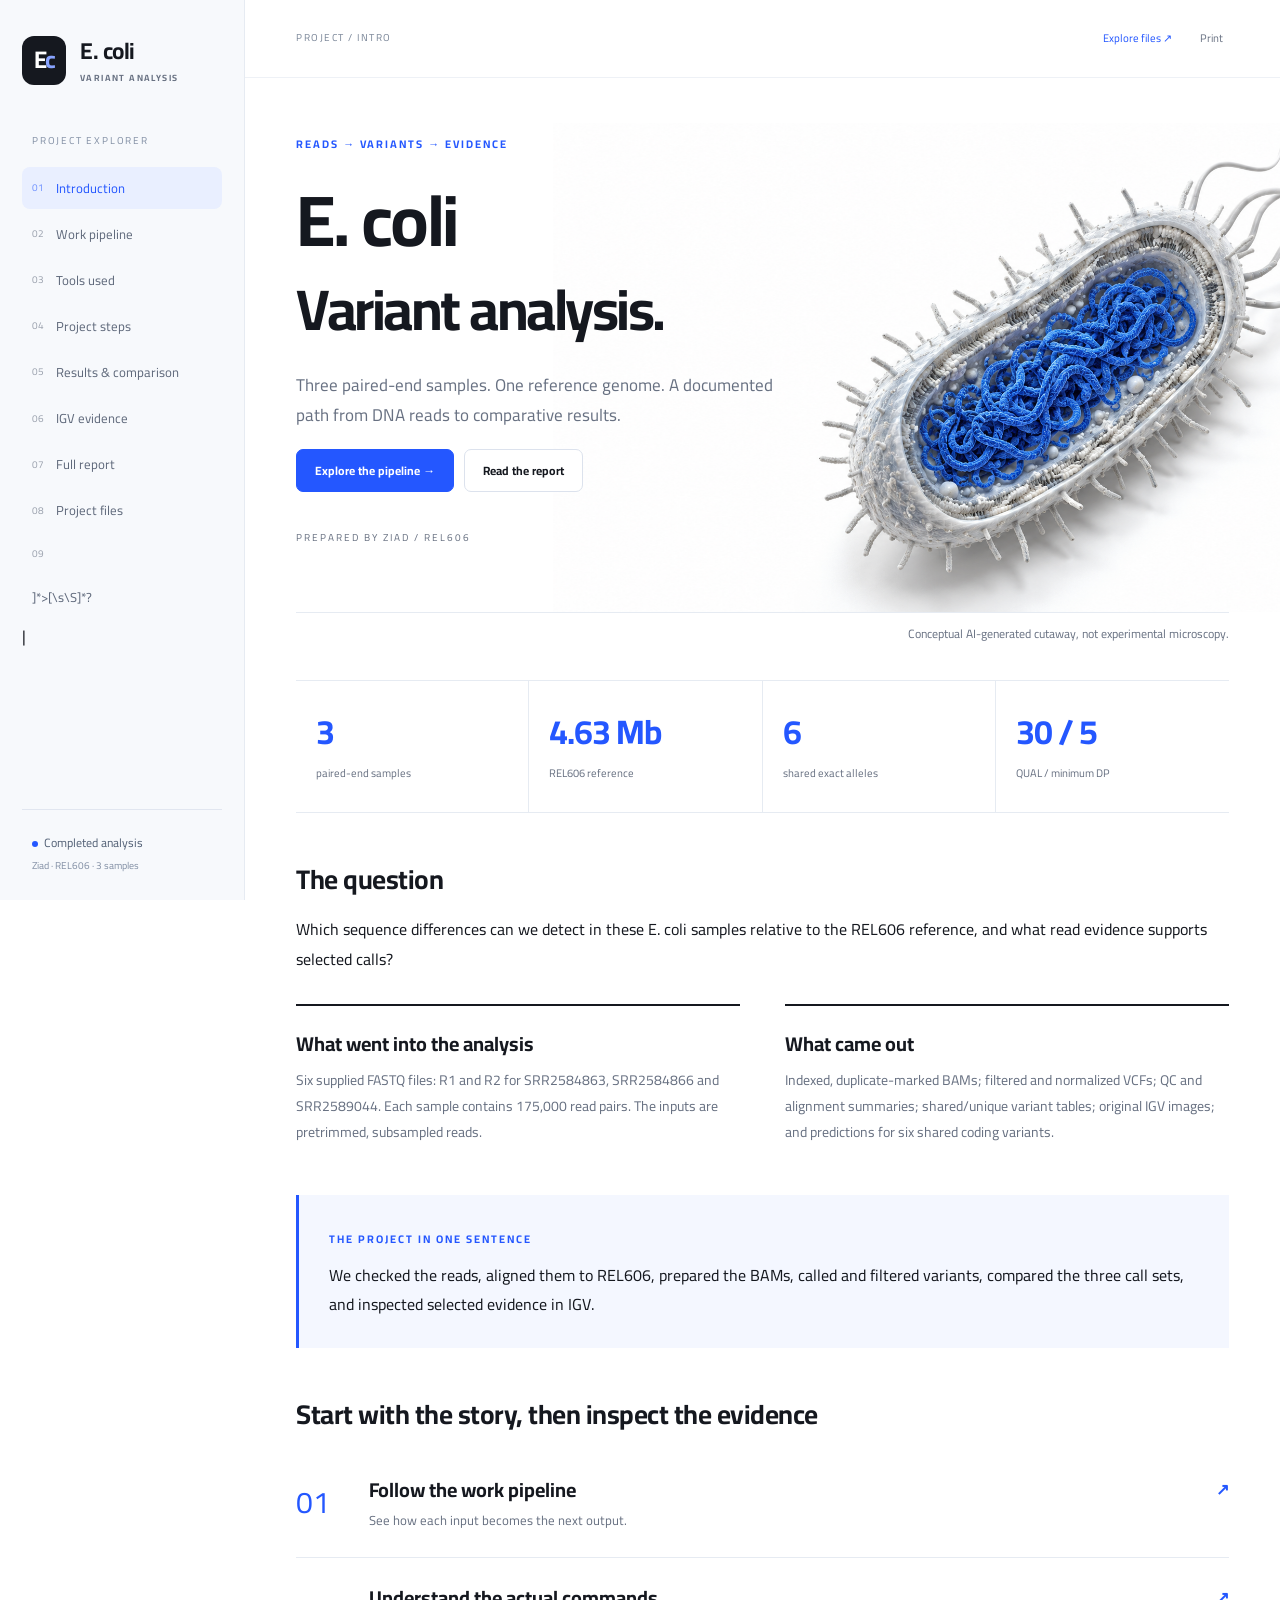
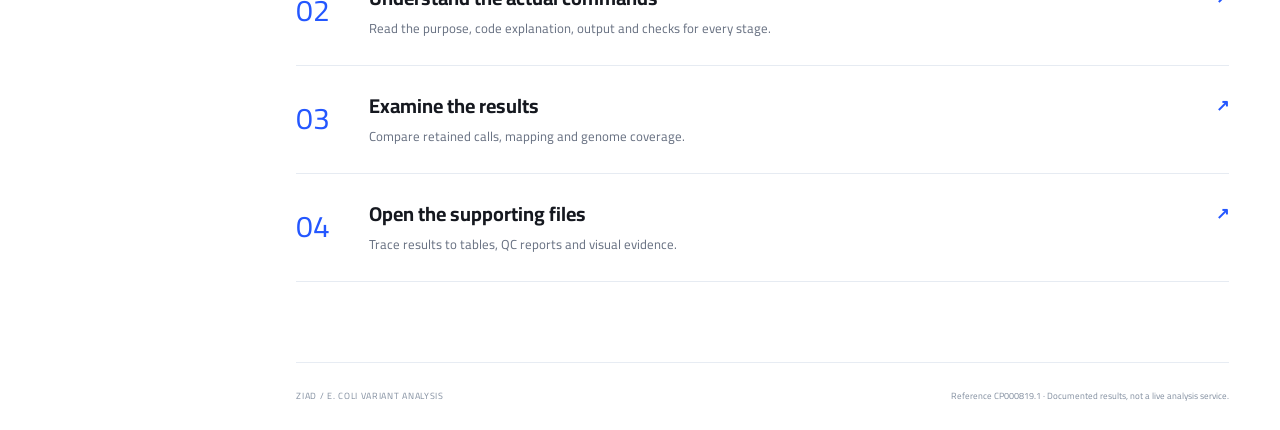
==== commit 2f43216f: "Update print statement from 'Hello' to 'Goodbye'" ====
--- a/index.html
+++ b/index.html
@@ -1,4 +1,4 @@
-<!DOCTYPE html><html lang="en"><head><meta charset="UTF-8"><meta name="viewport" content="width=device-width, initial-scale=1"><meta name="description" content="A documented E. coli variant analysis project: paired-end reads, REL606 alignment, variant calling, comparison and read evidence."><title>E. coli | Variant Analysis · Ziad</title><link rel="icon" href="assets/images/favicon.svg" type="image/svg+xml"><link rel="stylesheet" href="assets/site.css"></head><body><a class="skip" href="#content">Skip to content</a><div class="mobile-shade" data-close-menu></div><aside id="sidebar"><a class="brand" href="#intro"><span class="brand-mark">E<span>c</span></span><span>E. coli<small>VARIANT ANALYSIS</small></span></a><div class="sidebar-label">PROJECT EXPLORER</div><nav aria-label="Main navigation"><a href="#intro" data-nav="intro"><span class="nav-no">01</span>Introduction</a><a href="#workflow" data-nav="workflow"><span class="nav-no">02</span>Work pipeline</a><a href="#tools" data-nav="tools"><span class="nav-no">03</span>Tools used</a><a href="#steps" data-nav="steps"><span class="nav-no">04</span>Project steps</a><a href="#results" data-nav="results"><span class="nav-no">05</span>Results & comparison</a><a href="#evidence" data-nav="evidence"><span class="nav-no">06</span>IGV evidence</a><a href="#report" data-nav="report"><span class="nav-no">07</span>Full report</a><a href="#files" data-nav="files"><span class="nav-no">08</span>Project files</a><a href="#publish" data-nav="publish"><span class="nav-no">09</span>Publish on GitHub</a></nav><div class="sidebar-bottom"><span class="dot"></span>Completed analysis<br><small>Ziad · REL606 · 3 samples</small></div></aside><div class="shell"><header class="topbar"><button id="menu" aria-label="Open navigation" aria-expanded="false">☰</button><span id="breadcrumb">PROJECT / INTRODUCTION</span><div><a href="#files">Explore files ↗</a><button id="print" class="iconbtn" title="Print current page">Print</button></div></header><main id="content" tabindex="-1"><section class="page" data-page="intro"><div class="hero"><div class="hero-copy"><span class="eyebrow">READS → VARIANTS → EVIDENCE</span><h1>E. coli<br><span>Variant analysis.</span></h1><p class="lead">Three paired-end samples. One reference genome. A documented path from DNA reads to comparative results.</p><div class="actions"><a class="btn" href="#workflow">Explore the pipeline →</a><a class="btn subtle" href="#report">Read the report</a></div><p class="hero-meta">PREPARED BY ZIAD / REL606</p></div><img src="assets/images/ecoli-cutaway.png" alt="Conceptual cutaway of an E. coli bacterium with blue DNA"></div><p class="caption">Conceptual AI-generated cutaway, not experimental microscopy.</p><div class="stat-row"><div><strong>3</strong><span>paired-end samples</span></div><div><strong>4.63 Mb</strong><span>REL606 reference</span></div><div><strong>6</strong><span>shared exact alleles</span></div><div><strong>30 / 5</strong><span>QUAL / minimum DP</span></div></div><h2>The question</h2><p>Which sequence differences can we detect in these E. coli samples relative to the REL606 reference, and what read evidence supports selected calls?</p><div class="two-col"><div><h3>What went into the analysis</h3><p>Six supplied FASTQ files: R1 and R2 for SRR2584863, SRR2584866 and SRR2589044. Each sample contains 175,000 read pairs. The inputs are pretrimmed, subsampled reads.</p></div><div><h3>What came out</h3><p>Indexed, duplicate-marked BAMs; filtered and normalized VCFs; QC and alignment summaries; shared/unique variant tables; original IGV images; and predictions for six shared coding variants.</p></div></div><div class="result-note"><span class="eyebrow">THE PROJECT IN ONE SENTENCE</span><p>We checked the reads, aligned them to REL606, prepared the BAMs, called and filtered variants, compared the three call sets, and inspected selected evidence in IGV.</p></div><h2>Start with the story, then inspect the evidence</h2><a class="chapter" href="#workflow"><span>01</span><div><h3>Follow the work pipeline</h3><p>See how each input becomes the next output.</p></div><b>↗</b></a><a class="chapter" href="#steps"><span>02</span><div><h3>Understand the actual commands</h3><p>Read the purpose, code explanation, output and checks for every stage.</p></div><b>↗</b></a><a class="chapter" href="#results"><span>03</span><div><h3>Examine the results</h3><p>Compare retained calls, mapping and genome coverage.</p></div><b>↗</b></a><a class="chapter" href="#files"><span>04</span><div><h3>Open the supporting files</h3><p>Trace results to tables, QC reports and visual evidence.</p></div><b>↗</b></a></section><section class="page" data-page="workflow" hidden><span class="eyebrow">THE COMPLETE DEPENDENCY ORDER</span><h1>Work pipeline</h1><p class="lead">Click any stage to open its explanation, commands, outputs and evidence. The alignment and calling stages apply to all three samples.</p><div class="workflow"><a class="flow-stage" href="#step/01_Setup"><span>01</span><div><h3>Environment and project setup</h3><p>Conda / mkdir</p><small>Existing tools → Project folders</small></div><b>↓</b></a><a class="flow-stage" href="#step/02_Reads"><span>02</span><div><h3>Download and inspect reads</h3><p>curl / tar</p><small>Figshare archive → 6 FASTQ files</small></div><b>↓</b></a><a class="flow-stage" href="#step/03_QC"><span>03</span><div><h3>Read quality control with FastQC and MultiQC</h3><p>FastQC / MultiQC</p><small>6 FASTQ files → QC reports</small></div><b>↓</b></a><a class="flow-stage" href="#step/04_Reference"><span>04</span><div><h3>Reference genome and indexes</h3><p>BWA index / faidx</p><small>REL606 download → FASTA + indexes</small></div><b>↓</b></a><a class="flow-stage" href="#step/05_Alignment"><span>05</span><div><h3>Read alignment with BWA</h3><p>bwa mem</p><small>R1 + R2 + FASTA → SAM alignment</small></div><b>↓</b></a><a class="flow-stage" href="#step/06_BAM"><span>06</span><div><h3>BAM processing and duplicate marking</h3><p>SAMtools processing</p><small>SAM alignment → Indexed marked BAM</small></div><b>↓</b></a><a class="flow-stage" href="#step/07_Alignment_QC"><span>07</span><div><h3>Alignment quality and coverage</h3><p>flagstat / coverage</p><small>Final BAM → Mapping + coverage tables</small></div><b>↓</b></a><a class="flow-stage" href="#step/08_Calling"><span>08</span><div><h3>Variant calling</h3><p>mpileup / call</p><small>BAM + reference → Raw VCF</small></div><b>↓</b></a><a class="flow-stage" href="#step/09_Filtering"><span>09</span><div><h3>Filtering, compression and indexing</h3><p>VCFtools / index</p><small>Raw VCF → Filtered indexed VCF</small></div><b>↓</b></a><a class="flow-stage" href="#step/10_Statistics"><span>10</span><div><h3>Variant classification and statistics</h3><p>stats / query</p><small>Filtered VCF → Variant counts</small></div><b>↓</b></a><a class="flow-stage" href="#step/11_Normalization"><span>11</span><div><h3>Variant representation normalization</h3><p>bcftools norm</p><small>Filtered VCF + FASTA → Normalized VCF</small></div><b>↓</b></a><a class="flow-stage" href="#step/12_Comparison"><span>12</span><div><h3>Shared variants and filtering effects</h3><p>bcftools isec</p><small>Normalized VCFs → Shared + unique sets</small></div><b>↓</b></a><a class="flow-stage" href="#step/13_IGV"><span>13</span><div><h3>Visual review in IGV</h3><p>IGV</p><small>BAM + VCF + FASTA → Read evidence images</small></div><b>↓</b></a><a class="flow-stage" href="#step/14_Coverage_Gap"><span>14</span><div><h3>Coverage-gap investigation</h3><p>depth / awk / IGV</p><small>Final BAM → Coverage-gap evidence</small></div><b>↓</b></a><a class="flow-stage" href="#step/16_Gene_Annotation"><span>15</span><div><h3>Gene annotation of shared variants</h3><p>awk overlap</p><small>Shared calls + GFF → Gene summary</small></div><b>↓</b></a><a class="flow-stage" href="#step/17_Protein_Effects"><span>16</span><div><h3>Predicted coding effects</h3><p>faidx / codon checks</p><small>CDS + sequence → Predicted effects</small></div><b>↓</b></a><a class="flow-stage" href="#step/15_Reporting"><span>17</span><div><h3>Reporting and submission</h3><p>Report / figures</p><small>Verified outputs → Submission package</small></div><b>↓</b></a></div><div class="note"><strong>Annotation scope</strong><p>Gene overlap and manual coding-effect predictions were added for the six shared variants. SnpEff has not been run and no SnpEff HTML output is claimed.</p></div></section><section class="page" data-page="tools" hidden><span class="eyebrow">THE TOOLKIT</span><h1>Tools used</h1><p class="lead">Each tool has a specific job. Open its workflow stage to see the command and the files it produced.</p><div class="tool-grid"><article class="tool"><div class="tool-index">01</div><h2>Conda / Bash</h2><span class="pill">Existing ecoli environment</span><p>Project setup and command execution</p><div class="actions"><a class="textlink" href="#step/01_Setup">Commands & outputs →</a><a class="textlink muted" href="https://docs.conda.io/" target="_blank" rel="noopener">Documentation ↗</a></div></article><article class="tool"><div class="tool-index">02</div><h2>curl / tar / gzip</h2><span class="pill">System utilities</span><p>Download, extract and check compressed files</p><div class="actions"><a class="textlink" href="#step/02_Reads">Commands & outputs →</a><a class="textlink muted" href="https://www.gnu.org/software/tar/" target="_blank" rel="noopener">Documentation ↗</a></div></article><article class="tool"><div class="tool-index">03</div><h2>FastQC</h2><span class="pill">0.13.0</span><p>Assess each FASTQ without changing reads</p><div class="actions"><a class="textlink" href="#step/03_QC">Commands & outputs →</a><a class="textlink muted" href="https://www.bioinformatics.babraham.ac.uk/projects/fastqc/" target="_blank" rel="noopener">Documentation ↗</a></div></article><article class="tool"><div class="tool-index">04</div><h2>MultiQC</h2><span class="pill">1.35</span><p>Aggregate the six FastQC reports</p><div class="actions"><a class="textlink" href="#step/03_QC">Commands & outputs →</a><a class="textlink muted" href="https://docs.seqera.io/multiqc" target="_blank" rel="noopener">Documentation ↗</a></div></article><article class="tool"><div class="tool-index">05</div><h2>BWA-MEM</h2><span class="pill">0.7.19</span><p>Align paired-end reads against REL606</p><div class="actions"><a class="textlink" href="#step/05_Alignment">Commands & outputs →</a><a class="textlink muted" href="https://bio-bwa.sourceforge.net/bwa.shtml" target="_blank" rel="noopener">Documentation ↗</a></div></article><article class="tool"><div class="tool-index">06</div><h2>SAMtools</h2><span class="pill">1.24</span><p>Process BAM, calculate metrics and retrieve sequence</p><div class="actions"><a class="textlink" href="#step/06_BAM">Commands & outputs →</a><a class="textlink muted" href="https://www.htslib.org/doc/samtools.html" target="_blank" rel="noopener">Documentation ↗</a></div></article><article class="tool"><div class="tool-index">07</div><h2>BCFtools</h2><span class="pill">1.24</span><p>Call, normalize, count and compare variants</p><div class="actions"><a class="textlink" href="#step/08_Calling">Commands & outputs →</a><a class="textlink muted" href="https://www.htslib.org/doc/bcftools.html" target="_blank" rel="noopener">Documentation ↗</a></div></article><article class="tool"><div class="tool-index">08</div><h2>VCFtools</h2><span class="pill">0.1.17</span><p>Filter on QUAL, genotype depth and missingness</p><div class="actions"><a class="textlink" href="#step/09_Filtering">Commands & outputs →</a><a class="textlink muted" href="https://vcftools.github.io/man_latest.html" target="_blank" rel="noopener">Documentation ↗</a></div></article><article class="tool"><div class="tool-index">09</div><h2>IGV</h2><span class="pill">Version not recorded</span><p>Inspect read support and save evidence images</p><div class="actions"><a class="textlink" href="#step/13_IGV">Commands & outputs →</a><a class="textlink muted" href="https://igv.org/doc/desktop/" target="_blank" rel="noopener">Documentation ↗</a></div></article><article class="tool"><div class="tool-index">10</div><h2>awk</h2><span class="pill">System utility</span><p>Tabular counts, intervals and GFF overlap</p><div class="actions"><a class="textlink" href="#step/16_Gene_Annotation">Commands & outputs →</a><a class="textlink muted" href="https://www.gnu.org/software/gawk/manual/" target="_blank" rel="noopener">Documentation ↗</a></div></article></div><div class="note"><strong>Installed does not mean used.</strong><p>Trimmomatic 0.41 was available in the environment but no additional trimming was performed. SnpEff was not part of the completed analysis.</p></div></section><section class="page" data-page="steps" hidden><span class="eyebrow">STEP-BY-STEP DOCUMENTATION</span><h1>Project steps</h1><p class="lead">Every stage includes its purpose, illustrated input/output flow, actual command examples, code explanation, results and related files.</p><div class="step-grid"><a class="step-card" href="#step/01_Setup"><span>01</span><h2>Environment and project setup</h2><p>Activate the project environment, check course tools and organize files.</p><small>Conda / mkdir →</small></a><a class="step-card" href="#step/02_Reads"><span>02</span><h2>Download and inspect reads</h2><p>Obtain the training subset and inspect the pre-trimmed, subsampled reads.</p><small>curl / tar →</small></a><a class="step-card" href="#step/03_QC"><span>03</span><h2>Read quality control with FastQC and MultiQC</h2><p>Assess base quality, adapters and biases across all six input files.</p><small>FastQC / MultiQC →</small></a><a class="step-card" href="#step/04_Reference"><span>04</span><h2>Reference genome and indexes</h2><p>Prepare REL606 for alignment and variant calling.</p><small>BWA index / faidx →</small></a><a class="step-card" href="#step/05_Alignment"><span>05</span><h2>Read alignment with BWA</h2><p>Align paired-end reads and assign read-group/sample metadata.</p><small>bwa mem →</small></a><a class="step-card" href="#step/06_BAM"><span>06</span><h2>BAM processing and duplicate marking</h2><p>Repair mate information, sort alignments, mark duplicates and index BAM.</p><small>SAMtools processing →</small></a><a class="step-card" href="#step/07_Alignment_QC"><span>07</span><h2>Alignment quality and coverage</h2><p>Measure mapping, proper pairing, breadth of coverage and mean depth.</p><small>flagstat / coverage →</small></a><a class="step-card" href="#step/08_Calling"><span>08</span><h2>Variant calling</h2><p>Generate raw variant-only VCF files using a haploid calling model.</p><small>mpileup / call →</small></a><a class="step-card" href="#step/09_Filtering"><span>09</span><h2>Filtering, compression and indexing</h2><p>Apply consistent quality and genotype-depth thresholds.</p><small>VCFtools / index →</small></a><a class="step-card" href="#step/10_Statistics"><span>10</span><h2>Variant classification and statistics</h2><p>Count retained variant types and save statistical summaries.</p><small>stats / query →</small></a><a class="step-card" href="#step/11_Normalization"><span>11</span><h2>Variant representation normalization</h2><p>Left-align and normalize indel representations before matching REF/ALT.</p><small>bcftools norm →</small></a><a class="step-card" href="#step/12_Comparison"><span>12</span><h2>Shared variants and filtering effects</h2><p>Compare exact site/REF/ALT matches and inspect raw calls.</p><small>bcftools isec →</small></a><a class="step-card" href="#step/13_IGV"><span>13</span><h2>Visual review in IGV</h2><p>Inspect representative SNPs, the small deletion and filtering effects.</p><small>IGV →</small></a><a class="step-card" href="#step/14_Coverage_Gap"><span>14</span><h2>Coverage-gap investigation</h2><p>Identify zero-depth runs and inspect boundaries without assuming confirmed deletions.</p><small>depth / awk / IGV →</small></a><a class="step-card" href="#step/16_Gene_Annotation"><span>15</span><h2>Gene annotation of shared variants</h2><p>Identify which reference genes and coding regions contain the six shared variants.</p><small>awk overlap →</small></a><a class="step-card" href="#step/17_Protein_Effects"><span>16</span><h2>Predicted coding effects</h2><p>Use the coding strand and CDS coordinates to predict the local sequence consequence of each shared variant.</p><small>faidx / codon checks →</small></a><a class="step-card" href="#step/15_Reporting"><span>17</span><h2>Reporting and submission</h2><p>Assemble a traceable submission with alignments, variants, reports and selected read evidence.</p><small>Report / figures →</small></a></div></section><section class="page" data-page="step/01_Setup" hidden><div class="step-top"><span class="eyebrow">STEP 01 / 17</span><h1>Environment and project setup</h1><p class="lead">Activate the project environment, check course tools and organize files.</p></div><div class="io-flow" aria-label="Inputs processing and outputs"><div><small>INPUT</small><strong>Existing tools</strong></div><span aria-hidden="true">→</span><div><small>TOOL / ACTION</small><strong>Conda / mkdir</strong></div><span aria-hidden="true">→</span><div><small>OUTPUT</small><strong>Project folders</strong></div></div><h2>What we did and why</h2><p>Activate the project environment, check course tools and organize files. Installation was completed earlier. Trimmomatic was not used for additional trimming. Commands document the implemented workflow, with repeated per-sample commands consolidated into loops; this is not a verbatim terminal log. Existing completed results do not need to be regenerated.</p><h2>Commands used</h2><p class="muted">Commands document the completed analysis. Shell loops apply the same procedure to each sample. They do not run in this website.</p><div class="codebox"><div class="codebar"><span>BASH · documented commands</span><button data-copy="01_Setup">Copy code</button></div><pre><code>conda<span class="w"> </span>activate<span class="w"> </span>ecoli
+<!DOCTYPE html><html lang="en"><head><meta charset="UTF-8"><meta name="viewport" content="width=device-width, initial-scale=1"><meta name="description" content="A documented E. coli variant analysis project: paired-end reads, REL606 alignment, variant calling, comparison and read evidence."><title>E. coli | Variant Analysis · Ziad</title><link rel="icon" href="assets/images/favicon.svg" type="image/svg+xml"><link rel="stylesheet" href="assets/site.css"></head><body><a class="skip" href="#content">Skip to content</a><div class="mobile-shade" data-close-menu></div><aside id="sidebar"><a class="brand" href="#intro"><span class="brand-mark">E<span>c</span></span><span>E. coli<small>VARIANT ANALYSIS</small></span></a><div class="sidebar-label">PROJECT EXPLORER</div><nav aria-label="Main navigation"><a href="#intro" data-nav="intro"><span class="nav-no">01</span>Introduction</a><a href="#workflow" data-nav="workflow"><span class="nav-no">02</span>Work pipeline</a><a href="#tools" data-nav="tools"><span class="nav-no">03</span>Tools used</a><a href="#steps" data-nav="steps"><span class="nav-no">04</span>Project steps</a><a href="#results" data-nav="results"><span class="nav-no">05</span>Results & comparison</a><a href="#evidence" data-nav="evidence"><span class="nav-no">06</span>IGV evidence</a><a href="#report" data-nav="report"><span class="nav-no">07</span>Full report</a><a href="#files" data-nav="files"><span class="nav-no">08</span>Project files</a><a href="#publish" data-nav="publish"><span class="nav-no">09</span><a href="#publish"[^>]*>[\s\S]*?</a>|<section class="page" data-page="publish"[^>]*>[\s\S]*?</section></a></nav><div class="sidebar-bottom"><span class="dot"></span>Completed analysis<br><small>Ziad · REL606 · 3 samples</small></div></aside><div class="shell"><header class="topbar"><button id="menu" aria-label="Open navigation" aria-expanded="false">☰</button><span id="breadcrumb">PROJECT / INTRODUCTION</span><div><a href="#files">Explore files ↗</a><button id="print" class="iconbtn" title="Print current page">Print</button></div></header><main id="content" tabindex="-1"><section class="page" data-page="intro"><div class="hero"><div class="hero-copy"><span class="eyebrow">READS → VARIANTS → EVIDENCE</span><h1>E. coli<br><span>Variant analysis.</span></h1><p class="lead">Three paired-end samples. One reference genome. A documented path from DNA reads to comparative results.</p><div class="actions"><a class="btn" href="#workflow">Explore the pipeline →</a><a class="btn subtle" href="#report">Read the report</a></div><p class="hero-meta">PREPARED BY ZIAD / REL606</p></div><img src="assets/images/ecoli-cutaway.png" alt="Conceptual cutaway of an E. coli bacterium with blue DNA"></div><p class="caption">Conceptual AI-generated cutaway, not experimental microscopy.</p><div class="stat-row"><div><strong>3</strong><span>paired-end samples</span></div><div><strong>4.63 Mb</strong><span>REL606 reference</span></div><div><strong>6</strong><span>shared exact alleles</span></div><div><strong>30 / 5</strong><span>QUAL / minimum DP</span></div></div><h2>The question</h2><p>Which sequence differences can we detect in these E. coli samples relative to the REL606 reference, and what read evidence supports selected calls?</p><div class="two-col"><div><h3>What went into the analysis</h3><p>Six supplied FASTQ files: R1 and R2 for SRR2584863, SRR2584866 and SRR2589044. Each sample contains 175,000 read pairs. The inputs are pretrimmed, subsampled reads.</p></div><div><h3>What came out</h3><p>Indexed, duplicate-marked BAMs; filtered and normalized VCFs; QC and alignment summaries; shared/unique variant tables; original IGV images; and predictions for six shared coding variants.</p></div></div><div class="result-note"><span class="eyebrow">THE PROJECT IN ONE SENTENCE</span><p>We checked the reads, aligned them to REL606, prepared the BAMs, called and filtered variants, compared the three call sets, and inspected selected evidence in IGV.</p></div><h2>Start with the story, then inspect the evidence</h2><a class="chapter" href="#workflow"><span>01</span><div><h3>Follow the work pipeline</h3><p>See how each input becomes the next output.</p></div><b>↗</b></a><a class="chapter" href="#steps"><span>02</span><div><h3>Understand the actual commands</h3><p>Read the purpose, code explanation, output and checks for every stage.</p></div><b>↗</b></a><a class="chapter" href="#results"><span>03</span><div><h3>Examine the results</h3><p>Compare retained calls, mapping and genome coverage.</p></div><b>↗</b></a><a class="chapter" href="#files"><span>04</span><div><h3>Open the supporting files</h3><p>Trace results to tables, QC reports and visual evidence.</p></div><b>↗</b></a></section><section class="page" data-page="workflow" hidden><span class="eyebrow">THE COMPLETE DEPENDENCY ORDER</span><h1>Work pipeline</h1><p class="lead">Click any stage to open its explanation, commands, outputs and evidence. The alignment and calling stages apply to all three samples.</p><div class="workflow"><a class="flow-stage" href="#step/01_Setup"><span>01</span><div><h3>Environment and project setup</h3><p>Conda / mkdir</p><small>Existing tools → Project folders</small></div><b>↓</b></a><a class="flow-stage" href="#step/02_Reads"><span>02</span><div><h3>Download and inspect reads</h3><p>curl / tar</p><small>Figshare archive → 6 FASTQ files</small></div><b>↓</b></a><a class="flow-stage" href="#step/03_QC"><span>03</span><div><h3>Read quality control with FastQC and MultiQC</h3><p>FastQC / MultiQC</p><small>6 FASTQ files → QC reports</small></div><b>↓</b></a><a class="flow-stage" href="#step/04_Reference"><span>04</span><div><h3>Reference genome and indexes</h3><p>BWA index / faidx</p><small>REL606 download → FASTA + indexes</small></div><b>↓</b></a><a class="flow-stage" href="#step/05_Alignment"><span>05</span><div><h3>Read alignment with BWA</h3><p>bwa mem</p><small>R1 + R2 + FASTA → SAM alignment</small></div><b>↓</b></a><a class="flow-stage" href="#step/06_BAM"><span>06</span><div><h3>BAM processing and duplicate marking</h3><p>SAMtools processing</p><small>SAM alignment → Indexed marked BAM</small></div><b>↓</b></a><a class="flow-stage" href="#step/07_Alignment_QC"><span>07</span><div><h3>Alignment quality and coverage</h3><p>flagstat / coverage</p><small>Final BAM → Mapping + coverage tables</small></div><b>↓</b></a><a class="flow-stage" href="#step/08_Calling"><span>08</span><div><h3>Variant calling</h3><p>mpileup / call</p><small>BAM + reference → Raw VCF</small></div><b>↓</b></a><a class="flow-stage" href="#step/09_Filtering"><span>09</span><div><h3>Filtering, compression and indexing</h3><p>VCFtools / index</p><small>Raw VCF → Filtered indexed VCF</small></div><b>↓</b></a><a class="flow-stage" href="#step/10_Statistics"><span>10</span><div><h3>Variant classification and statistics</h3><p>stats / query</p><small>Filtered VCF → Variant counts</small></div><b>↓</b></a><a class="flow-stage" href="#step/11_Normalization"><span>11</span><div><h3>Variant representation normalization</h3><p>bcftools norm</p><small>Filtered VCF + FASTA → Normalized VCF</small></div><b>↓</b></a><a class="flow-stage" href="#step/12_Comparison"><span>12</span><div><h3>Shared variants and filtering effects</h3><p>bcftools isec</p><small>Normalized VCFs → Shared + unique sets</small></div><b>↓</b></a><a class="flow-stage" href="#step/13_IGV"><span>13</span><div><h3>Visual review in IGV</h3><p>IGV</p><small>BAM + VCF + FASTA → Read evidence images</small></div><b>↓</b></a><a class="flow-stage" href="#step/14_Coverage_Gap"><span>14</span><div><h3>Coverage-gap investigation</h3><p>depth / awk / IGV</p><small>Final BAM → Coverage-gap evidence</small></div><b>↓</b></a><a class="flow-stage" href="#step/16_Gene_Annotation"><span>15</span><div><h3>Gene annotation of shared variants</h3><p>awk overlap</p><small>Shared calls + GFF → Gene summary</small></div><b>↓</b></a><a class="flow-stage" href="#step/17_Protein_Effects"><span>16</span><div><h3>Predicted coding effects</h3><p>faidx / codon checks</p><small>CDS + sequence → Predicted effects</small></div><b>↓</b></a><a class="flow-stage" href="#step/15_Reporting"><span>17</span><div><h3>Reporting and submission</h3><p>Report / figures</p><small>Verified outputs → Submission package</small></div><b>↓</b></a></div><div class="note"><strong>Annotation scope</strong><p>Gene overlap and manual coding-effect predictions were added for the six shared variants. SnpEff has not been run and no SnpEff HTML output is claimed.</p></div></section><section class="page" data-page="tools" hidden><span class="eyebrow">THE TOOLKIT</span><h1>Tools used</h1><p class="lead">Each tool has a specific job. Open its workflow stage to see the command and the files it produced.</p><div class="tool-grid"><article class="tool"><div class="tool-index">01</div><h2>Conda / Bash</h2><span class="pill">Existing ecoli environment</span><p>Project setup and command execution</p><div class="actions"><a class="textlink" href="#step/01_Setup">Commands & outputs →</a><a class="textlink muted" href="https://docs.conda.io/" target="_blank" rel="noopener">Documentation ↗</a></div></article><article class="tool"><div class="tool-index">02</div><h2>curl / tar / gzip</h2><span class="pill">System utilities</span><p>Download, extract and check compressed files</p><div class="actions"><a class="textlink" href="#step/02_Reads">Commands & outputs →</a><a class="textlink muted" href="https://www.gnu.org/software/tar/" target="_blank" rel="noopener">Documentation ↗</a></div></article><article class="tool"><div class="tool-index">03</div><h2>FastQC</h2><span class="pill">0.13.0</span><p>Assess each FASTQ without changing reads</p><div class="actions"><a class="textlink" href="#step/03_QC">Commands & outputs →</a><a class="textlink muted" href="https://www.bioinformatics.babraham.ac.uk/projects/fastqc/" target="_blank" rel="noopener">Documentation ↗</a></div></article><article class="tool"><div class="tool-index">04</div><h2>MultiQC</h2><span class="pill">1.35</span><p>Aggregate the six FastQC reports</p><div class="actions"><a class="textlink" href="#step/03_QC">Commands & outputs →</a><a class="textlink muted" href="https://docs.seqera.io/multiqc" target="_blank" rel="noopener">Documentation ↗</a></div></article><article class="tool"><div class="tool-index">05</div><h2>BWA-MEM</h2><span class="pill">0.7.19</span><p>Align paired-end reads against REL606</p><div class="actions"><a class="textlink" href="#step/05_Alignment">Commands & outputs →</a><a class="textlink muted" href="https://bio-bwa.sourceforge.net/bwa.shtml" target="_blank" rel="noopener">Documentation ↗</a></div></article><article class="tool"><div class="tool-index">06</div><h2>SAMtools</h2><span class="pill">1.24</span><p>Process BAM, calculate metrics and retrieve sequence</p><div class="actions"><a class="textlink" href="#step/06_BAM">Commands & outputs →</a><a class="textlink muted" href="https://www.htslib.org/doc/samtools.html" target="_blank" rel="noopener">Documentation ↗</a></div></article><article class="tool"><div class="tool-index">07</div><h2>BCFtools</h2><span class="pill">1.24</span><p>Call, normalize, count and compare variants</p><div class="actions"><a class="textlink" href="#step/08_Calling">Commands & outputs →</a><a class="textlink muted" href="https://www.htslib.org/doc/bcftools.html" target="_blank" rel="noopener">Documentation ↗</a></div></article><article class="tool"><div class="tool-index">08</div><h2>VCFtools</h2><span class="pill">0.1.17</span><p>Filter on QUAL, genotype depth and missingness</p><div class="actions"><a class="textlink" href="#step/09_Filtering">Commands & outputs →</a><a class="textlink muted" href="https://vcftools.github.io/man_latest.html" target="_blank" rel="noopener">Documentation ↗</a></div></article><article class="tool"><div class="tool-index">09</div><h2>IGV</h2><span class="pill">Version not recorded</span><p>Inspect read support and save evidence images</p><div class="actions"><a class="textlink" href="#step/13_IGV">Commands & outputs →</a><a class="textlink muted" href="https://igv.org/doc/desktop/" target="_blank" rel="noopener">Documentation ↗</a></div></article><article class="tool"><div class="tool-index">10</div><h2>awk</h2><span class="pill">System utility</span><p>Tabular counts, intervals and GFF overlap</p><div class="actions"><a class="textlink" href="#step/16_Gene_Annotation">Commands & outputs →</a><a class="textlink muted" href="https://www.gnu.org/software/gawk/manual/" target="_blank" rel="noopener">Documentation ↗</a></div></article></div><div class="note"><strong>Installed does not mean used.</strong><p>Trimmomatic 0.41 was available in the environment but no additional trimming was performed. SnpEff was not part of the completed analysis.</p></div></section><section class="page" data-page="steps" hidden><span class="eyebrow">STEP-BY-STEP DOCUMENTATION</span><h1>Project steps</h1><p class="lead">Every stage includes its purpose, illustrated input/output flow, actual command examples, code explanation, results and related files.</p><div class="step-grid"><a class="step-card" href="#step/01_Setup"><span>01</span><h2>Environment and project setup</h2><p>Activate the project environment, check course tools and organize files.</p><small>Conda / mkdir →</small></a><a class="step-card" href="#step/02_Reads"><span>02</span><h2>Download and inspect reads</h2><p>Obtain the training subset and inspect the pre-trimmed, subsampled reads.</p><small>curl / tar →</small></a><a class="step-card" href="#step/03_QC"><span>03</span><h2>Read quality control with FastQC and MultiQC</h2><p>Assess base quality, adapters and biases across all six input files.</p><small>FastQC / MultiQC →</small></a><a class="step-card" href="#step/04_Reference"><span>04</span><h2>Reference genome and indexes</h2><p>Prepare REL606 for alignment and variant calling.</p><small>BWA index / faidx →</small></a><a class="step-card" href="#step/05_Alignment"><span>05</span><h2>Read alignment with BWA</h2><p>Align paired-end reads and assign read-group/sample metadata.</p><small>bwa mem →</small></a><a class="step-card" href="#step/06_BAM"><span>06</span><h2>BAM processing and duplicate marking</h2><p>Repair mate information, sort alignments, mark duplicates and index BAM.</p><small>SAMtools processing →</small></a><a class="step-card" href="#step/07_Alignment_QC"><span>07</span><h2>Alignment quality and coverage</h2><p>Measure mapping, proper pairing, breadth of coverage and mean depth.</p><small>flagstat / coverage →</small></a><a class="step-card" href="#step/08_Calling"><span>08</span><h2>Variant calling</h2><p>Generate raw variant-only VCF files using a haploid calling model.</p><small>mpileup / call →</small></a><a class="step-card" href="#step/09_Filtering"><span>09</span><h2>Filtering, compression and indexing</h2><p>Apply consistent quality and genotype-depth thresholds.</p><small>VCFtools / index →</small></a><a class="step-card" href="#step/10_Statistics"><span>10</span><h2>Variant classification and statistics</h2><p>Count retained variant types and save statistical summaries.</p><small>stats / query →</small></a><a class="step-card" href="#step/11_Normalization"><span>11</span><h2>Variant representation normalization</h2><p>Left-align and normalize indel representations before matching REF/ALT.</p><small>bcftools norm →</small></a><a class="step-card" href="#step/12_Comparison"><span>12</span><h2>Shared variants and filtering effects</h2><p>Compare exact site/REF/ALT matches and inspect raw calls.</p><small>bcftools isec →</small></a><a class="step-card" href="#step/13_IGV"><span>13</span><h2>Visual review in IGV</h2><p>Inspect representative SNPs, the small deletion and filtering effects.</p><small>IGV →</small></a><a class="step-card" href="#step/14_Coverage_Gap"><span>14</span><h2>Coverage-gap investigation</h2><p>Identify zero-depth runs and inspect boundaries without assuming confirmed deletions.</p><small>depth / awk / IGV →</small></a><a class="step-card" href="#step/16_Gene_Annotation"><span>15</span><h2>Gene annotation of shared variants</h2><p>Identify which reference genes and coding regions contain the six shared variants.</p><small>awk overlap →</small></a><a class="step-card" href="#step/17_Protein_Effects"><span>16</span><h2>Predicted coding effects</h2><p>Use the coding strand and CDS coordinates to predict the local sequence consequence of each shared variant.</p><small>faidx / codon checks →</small></a><a class="step-card" href="#step/15_Reporting"><span>17</span><h2>Reporting and submission</h2><p>Assemble a traceable submission with alignments, variants, reports and selected read evidence.</p><small>Report / figures →</small></a></div></section><section class="page" data-page="step/01_Setup" hidden><div class="step-top"><span class="eyebrow">STEP 01 / 17</span><h1>Environment and project setup</h1><p class="lead">Activate the project environment, check course tools and organize files.</p></div><div class="io-flow" aria-label="Inputs processing and outputs"><div><small>INPUT</small><strong>Existing tools</strong></div><span aria-hidden="true">→</span><div><small>TOOL / ACTION</small><strong>Conda / mkdir</strong></div><span aria-hidden="true">→</span><div><small>OUTPUT</small><strong>Project folders</strong></div></div><h2>What we did and why</h2><p>Activate the project environment, check course tools and organize files. Installation was completed earlier. Trimmomatic was not used for additional trimming. Commands document the implemented workflow, with repeated per-sample commands consolidated into loops; this is not a verbatim terminal log. Existing completed results do not need to be regenerated.</p><h2>Commands used</h2><p class="muted">Commands document the completed analysis. Shell loops apply the same procedure to each sample. They do not run in this website.</p><div class="codebox"><div class="codebar"><span>BASH · documented commands</span><button data-copy="01_Setup">Copy code</button></div><pre><code>conda<span class="w"> </span>activate<span class="w"> </span>ecoli
 <span class="nb">cd</span><span class="w"> </span>~/ecoli_variant_project
 conda<span class="w"> </span>list<span class="w"> </span><span class="p">|</span><span class="w"> </span>grep<span class="w"> </span>-Ei<span class="w"> </span><span class="s1">'^(fastqc|multiqc|trimmomatic|bwa|samtools|bcftools|vcftools|igv)[[:space:]]'</span>
 mkdir<span class="w"> </span>-p<span class="w"> </span>data/reads<span class="w"> </span>data/ref_genome<span class="w"> </span>results/trimmed<span class="w"> </span>results/bam<span class="w"> </span>results/vcf<span class="w"> </span>results/qc/raw<span class="w"> </span>results/qc/trimmed<span class="w"> </span>reports
@@ -314,7 +314,7 @@
 find<span class="w"> </span>reports<span class="w"> </span>-maxdepth<span class="w"> </span><span class="m">1</span><span class="w"> </span>-type<span class="w"> </span>f<span class="w"> </span>-iname<span class="w"> </span><span class="s1">'*.png'</span><span class="w"> </span>-printf<span class="w"> </span><span class="s1">'%f\n'</span><span class="w"> </span><span class="p">|</span><span class="w"> </span>sort
 tar<span class="w"> </span>-czf<span class="w"> </span>ecoli_review_bundle.tar.gz<span class="w"> </span>reports<span class="w"> </span>results/qc/raw/multiqc_report.html<span class="w"> </span>results/vcf
 </code></pre></div><h2>Understand the code</h2><div class="explanations"><div><code>cat reports/variant_summary.tsv</code><p>Displays the saved table based on observed counts. TSV uses tabs between columns and is suitable for later spreadsheet import. Row order does not define biological time; use metadata.</p></div><div><code>find reports -maxdepth 1 -type f -iname &#x27;*.png&#x27;</code><p>find starts in reports; -maxdepth 1 limits traversal to that directory, -type f selects regular files and -iname matches names case-insensitively. Quoting *.png prevents premature shell expansion.</p></div><div><code>-printf &#x27;%f\n&#x27; | sort</code><p>%f prints the basename and 
- a newline; sort orders the names lexically. This inventories files, not image validity or biological evidence. Verify screenshot content in addition to its filename.</p></div><div><code>tar -czf ecoli_review_bundle.tar.gz ...</code><p>-c creates an archive, -z gzip-compresses it and -f names the output. Following paths select contents. This bundle contains reports, MultiQC and VCF but not BAM/FASTQ, so review did not rerun read analysis.</p></div><div><code>Outputs and interpretation</code><p>Counts 8→22→710 across generations5000→15000→50000 describe detected differences in three isolates. Mutation rates require additional design and denominators; not all differences are proven adaptive and direct ancestry was not established. NCBI records supply time metadata, not Bash.</p></div></div><h2>Result and evidence</h2><div class="result-note"><span class="eyebrow">OBSERVED RESULT</span><p>The final filtered call sets contain 22, 710 and 8 records, with six exact shared alleles. Required final data include indexed BAM and VCF files for each sample, the matching reference, QC and IGV evidence.</p></div><h2>Output files</h2><p class="muted">Open an included report, preview a text table, or download the original file. Expected files awaiting addition are labeled explicitly.</p><div class="filelist"><article class="filecard" data-file="14"><div><span class="status yes">Included</span><code>reports/Ecoli_Project_15min_EN_Final.pptx</code><small>Report &amp; evidence · 3,028.2 KB</small></div><div class="actions"><a class="btn small" href="reports/Ecoli_Project_15min_EN_Final.pptx" download>Download</a></div></article><article class="filecard" data-file="15"><div><span class="status yes">Included</span><code>reports/Ecoli_Submission_Report_EN.pdf</code><small>Report &amp; evidence · 4,214.8 KB</small></div><div class="actions"><a class="btn small subtle" href="reports/Ecoli_Submission_Report_EN.pdf" target="_blank" rel="noopener">View</a><a class="btn small" href="reports/Ecoli_Submission_Report_EN.pdf" download>Download</a></div></article><article class="filecard" data-file="43"><div><span class="status yes">Included</span><code>reports/variant_summary.tsv</code><small>Report &amp; evidence · 0.1 KB</small></div><div class="actions"><button class="btn small subtle" data-preview="43">Preview</button><a class="btn small" href="reports/variant_summary.tsv" download>Download</a></div></article></div><details class="check"><summary>How we checked this step</summary><p>Check sample/generation labels and consistent counts across tables/figures. Two-sample images do not display the third sample. Include local BAM/index and reference/index for final delivery; the review bundle alone is not all deliverables.</p></details></article></div></section><section class="page" data-page="files" hidden><span class="eyebrow">TRACE EVERY RESULT TO ITS FILE</span><h1>Project files</h1><p class="lead">Browse the original relative paths. Included files open immediately. BAM, input reads and reference files can be added to these same folders without changing the analysis pages.</p><div class="file-toolbar"><label>Find a file<input id="file-search" type="search" placeholder="Sample, filename or extension…"></label><label>Category<select id="file-category"><option value="">All categories</option><option>Alignment</option><option>Inputs</option><option>QC</option><option>Report &amp; evidence</option><option>Variants</option></select></label><label>Availability<select id="file-status"><option value="">All files</option><option value="yes">Included</option><option value="no">Awaiting file</option></select></label></div><div class="folder-actions"><button class="btn subtle" id="select-folder">Map my local project folder</button><input type="file" id="folder-input" webkitdirectory multiple hidden><button class="btn subtle" id="check-hosted">Check uploaded files</button><a class="textlink" href="scripts/refresh_manifest.py" download>Download manifest updater</a></div><p id="file-message" class="muted" role="status"></p><p class="caption">Local folder selection stays in your browser and does not upload data. To make files available to visitors, add them to the website folders and regenerate the manifest before publishing.</p><div id="file-count" aria-live="polite"></div><div class="filelist" id="all-files"><article class="filecard" data-file="0"><div><span class="status pending">Awaiting project file</span><code>data/reads/sub/SRR2584863_1.trim.sub.fastq</code><small>Inputs · Paired-end input reads; add only if distributing input data.</small></div><div class="actions"></div></article><article class="filecard" data-file="1"><div><span class="status pending">Awaiting project file</span><code>data/reads/sub/SRR2584863_2.trim.sub.fastq</code><small>Inputs · Paired-end input reads; add only if distributing input data.</small></div><div class="actions"></div></article><article class="filecard" data-file="2"><div><span class="status pending">Awaiting project file</span><code>data/reads/sub/SRR2584866_1.trim.sub.fastq</code><small>Inputs · Paired-end input reads; add only if distributing input data.</small></div><div class="actions"></div></article><article class="filecard" data-file="3"><div><span class="status pending">Awaiting project file</span><code>data/reads/sub/SRR2584866_2.trim.sub.fastq</code><small>Inputs · Paired-end input reads; add only if distributing input data.</small></div><div class="actions"></div></article><article class="filecard" data-file="4"><div><span class="status pending">Awaiting project file</span><code>data/reads/sub/SRR2589044_1.trim.sub.fastq</code><small>Inputs · Paired-end input reads; add only if distributing input data.</small></div><div class="actions"></div></article><article class="filecard" data-file="5"><div><span class="status pending">Awaiting project file</span><code>data/reads/sub/SRR2589044_2.trim.sub.fastq</code><small>Inputs · Paired-end input reads; add only if distributing input data.</small></div><div class="actions"></div></article><article class="filecard" data-file="6"><div><span class="status pending">Awaiting project file</span><code>data/ref_genome/ecoli_rel606.fasta</code><small>Inputs · Matching REL606 reference or index.</small></div><div class="actions"></div></article><article class="filecard" data-file="7"><div><span class="status pending">Awaiting project file</span><code>data/ref_genome/ecoli_rel606.fasta.amb</code><small>Inputs · Matching REL606 reference or index.</small></div><div class="actions"></div></article><article class="filecard" data-file="8"><div><span class="status pending">Awaiting project file</span><code>data/ref_genome/ecoli_rel606.fasta.ann</code><small>Inputs · Matching REL606 reference or index.</small></div><div class="actions"></div></article><article class="filecard" data-file="9"><div><span class="status pending">Awaiting project file</span><code>data/ref_genome/ecoli_rel606.fasta.bwt</code><small>Inputs · Matching REL606 reference or index.</small></div><div class="actions"></div></article><article class="filecard" data-file="10"><div><span class="status pending">Awaiting project file</span><code>data/ref_genome/ecoli_rel606.fasta.fai</code><small>Inputs · Matching REL606 reference or index.</small></div><div class="actions"></div></article><article class="filecard" data-file="11"><div><span class="status pending">Awaiting project file</span><code>data/ref_genome/ecoli_rel606.fasta.pac</code><small>Inputs · Matching REL606 reference or index.</small></div><div class="actions"></div></article><article class="filecard" data-file="12"><div><span class="status pending">Awaiting project file</span><code>data/ref_genome/ecoli_rel606.fasta.sa</code><small>Inputs · Matching REL606 reference or index.</small></div><div class="actions"></div></article><article class="filecard" data-file="13"><div><span class="status pending">Awaiting project file</span><code>data/ref_genome/ecoli_rel606.gff</code><small>Inputs · Matching NCBI annotation used for gene overlap.</small></div><div class="actions"></div></article><article class="filecard" data-file="14"><div><span class="status yes">Included</span><code>reports/Ecoli_Project_15min_EN_Final.pptx</code><small>Report &amp; evidence · 3,028.2 KB</small></div><div class="actions"><a class="btn small" href="reports/Ecoli_Project_15min_EN_Final.pptx" download>Download</a></div></article><article class="filecard" data-file="15"><div><span class="status yes">Included</span><code>reports/Ecoli_Submission_Report_EN.pdf</code><small>Report &amp; evidence · 4,214.8 KB</small></div><div class="actions"><a class="btn small subtle" href="reports/Ecoli_Submission_Report_EN.pdf" target="_blank" rel="noopener">View</a><a class="btn small" href="reports/Ecoli_Submission_Report_EN.pdf" download>Download</a></div></article><article class="filecard" data-file="16"><div><span class="status yes">Included</span><code>reports/IGV_4616538_comparison.png</code><small>Report &amp; evidence · 35.9 KB</small></div><div class="actions"><a class="btn small subtle" href="reports/IGV_4616538_comparison.png" target="_blank" rel="noopener">View</a><a class="btn small" href="reports/IGV_4616538_comparison.png" download>Download</a></div></article><article class="filecard" data-file="17"><div><span class="status yes">Included</span><code>reports/IGV_SNP_9972_comparison.png</code><small>Report &amp; evidence · 38.8 KB</small></div><div class="actions"><a class="btn small subtle" href="reports/IGV_SNP_9972_comparison.png" target="_blank" rel="noopener">View</a><a class="btn small" href="reports/IGV_SNP_9972_comparison.png" download>Download</a></div></article><article class="filecard" data-file="18"><div><span class="status yes">Included</span><code>reports/IGV_gap_left_boundary.png</code><small>Report &amp; evidence · 48.5 KB</small></div><div class="actions"><a class="btn small subtle" href="reports/IGV_gap_left_boundary.png" target="_blank" rel="noopener">View</a><a class="btn small" href="reports/IGV_gap_left_boundary.png" download>Download</a></div></article><article class="filecard" data-file="19"><div><span class="status yes">Included</span><code>reports/IGV_gap_right_boundary.png</code><small>Report &amp; evidence · 48.3 KB</small></div><div class="actions"><a class="btn small subtle" href="reports/IGV_gap_right_boundary.png" target="_blank" rel="noopener">View</a><a class="btn small" href="reports/IGV_gap_right_boundary.png" download>Download</a></div></article><article class="filecard" data-file="20"><div><span class="status yes">Included</span><code>reports/IGV_shared_SNP_648692.png</code><small>Report &amp; evidence · 41.4 KB</small></div><div class="actions"><a class="btn small subtle" href="reports/IGV_shared_SNP_648692.png" target="_blank" rel="noopener">View</a><a class="btn small" href="reports/IGV_shared_SNP_648692.png" download>Download</a></div></article><article class="filecard" data-file="21"><div><span class="status yes">Included</span><code>reports/IGV_shared_deletion_4431393.png</code><small>Report &amp; evidence · 41.8 KB</small></div><div class="actions"><a class="btn small subtle" href="reports/IGV_shared_deletion_4431393.png" target="_blank" rel="noopener">View</a><a class="btn small" href="reports/IGV_shared_deletion_4431393.png" download>Download</a></div></article><article class="filecard" data-file="22"><div><span class="status yes">Included</span><code>reports/SRR2584863.coverage.tsv</code><small>Report &amp; evidence · 0.1 KB</small></div><div class="actions"><button class="btn small subtle" data-preview="22">Preview</button><a class="btn small" href="reports/SRR2584863.coverage.tsv" download>Download</a></div></article><article class="filecard" data-file="23"><div><span class="status yes">Included</span><code>reports/SRR2584863.filtered.stats.txt</code><small>Report &amp; evidence · 4.0 KB</small></div><div class="actions"><button class="btn small subtle" data-preview="23">Preview</button><a class="btn small" href="reports/SRR2584863.filtered.stats.txt" download>Download</a></div></article><article class="filecard" data-file="24"><div><span class="status yes">Included</span><code>reports/SRR2584863.flagstat.txt</code><small>Report &amp; evidence · 0.5 KB</small></div><div class="actions"><button class="btn small subtle" data-preview="24">Preview</button><a class="btn small" href="reports/SRR2584863.flagstat.txt" download>Download</a></div></article><article class="filecard" data-file="25"><div><span class="status yes">Included</span><code>reports/SRR2584863.only.tsv</code><small>Report &amp; evidence · 0.1 KB</small></div><div class="actions"><button class="btn small subtle" data-preview="25">Preview</button><a class="btn small" href="reports/SRR2584863.only.tsv" download>Download</a></div></article><article class="filecard" data-file="26"><div><span class="status yes">Included</span><code>reports/SRR2584866.coverage.tsv</code><small>Report &amp; evidence · 0.1 KB</small></div><div class="actions"><button class="btn small subtle" data-preview="26">Preview</button><a class="btn small" href="reports/SRR2584866.coverage.tsv" download>Download</a></div></article><article class="filecard" data-file="27"><div><span class="status yes">Included</span><code>reports/SRR2584866.filtered.stats.txt</code><small>Report &amp; evidence · 7.4 KB</small></div><div class="actions"><button class="btn small subtle" data-preview="27">Preview</button><a class="btn small" href="reports/SRR2584866.filtered.stats.txt" download>Download</a></div></article><article class="filecard" data-file="28"><div><span class="status yes">Included</span><code>reports/SRR2584866.flagstat.txt</code><small>Report &amp; evidence · 0.5 KB</small></div><div class="actions"><button class="btn small subtle" data-preview="28">Preview</button><a class="btn small" href="reports/SRR2584866.flagstat.txt" download>Download</a></div></article><article class="filecard" data-file="29"><div><span class="status yes">Included</span><code>reports/SRR2584866.only.tsv</code><small>Report &amp; evidence · 18.2 KB</small></div><div class="actions"><button class="btn small subtle" data-preview="29">Preview</button><a class="btn small" href="reports/SRR2584866.only.tsv" download>Download</a></div></article><article class="filecard" data-file="30"><div><span class="status yes">Included</span><code>reports/SRR2589044.coverage.tsv</code><small>Report &amp; evidence · 0.1 KB</small></div><div class="actions"><button class="btn small subtle" data-preview="30">Preview</button><a class="btn small" href="reports/SRR2589044.coverage.tsv" download>Download</a></div></article><article class="filecard" data-file="31"><div><span class="status yes">Included</span><code>reports/SRR2589044.filtered.stats.txt</code><small>Report &amp; evidence · 3.6 KB</small></div><div class="actions"><button class="btn small subtle" data-preview="31">Preview</button><a class="btn small" href="reports/SRR2589044.filtered.stats.txt" download>Download</a></div></article><article class="filecard" data-file="32"><div><span class="status yes">Included</span><code>reports/SRR2589044.flagstat.txt</code><small>Report &amp; evidence · 0.5 KB</small></div><div class="actions"><button class="btn small subtle" data-preview="32">Preview</button><a class="btn small" href="reports/SRR2589044.flagstat.txt" download>Download</a></div></article><article class="filecard" data-file="33"><div><span class="status yes">Included</span><code>reports/SRR2589044.only.tsv</code><small>Report &amp; evidence · 0.1 KB</small></div><div class="actions"><button class="btn small subtle" data-preview="33">Preview</button><a class="btn small" href="reports/SRR2589044.only.tsv" download>Download</a></div></article><article class="filecard" data-file="34"><div><span class="status yes">Included</span><code>reports/ecoli_comparison.xml.xml</code><small>Report &amp; evidence · 4.1 KB</small></div><div class="actions"><button class="btn small subtle" data-preview="34">Preview</button><a class="btn small" href="reports/ecoli_comparison.xml.xml" download>Download</a></div></article><article class="filecard" data-file="35"><div><span class="status yes">Included</span><code>reports/ecoli_igv_session.xml.xml</code><small>Report &amp; evidence · 1.9 KB</small></div><div class="actions"><button class="btn small subtle" data-preview="35">Preview</button><a class="btn small" href="reports/ecoli_igv_session.xml.xml" download>Download</a></div></article><article class="filecard" data-file="36"><div><span class="status yes">Included</span><code>reports/shared_SRR2584863_SRR2584866.tsv</code><small>Report &amp; evidence · 0.5 KB</small></div><div class="actions"><button class="btn small subtle" data-preview="36">Preview</button><a class="btn small" href="reports/shared_SRR2584863_SRR2584866.tsv" download>Download</a></div></article><article class="filecard" data-file="37"><div><span class="status yes">Included</span><code>reports/shared_SRR2584863_SRR2589044.tsv</code><small>Report &amp; evidence · 0.2 KB</small></div><div class="actions"><button class="btn small subtle" data-preview="37">Preview</button><a class="btn small" href="reports/shared_SRR2584863_SRR2589044.tsv" download>Download</a></div></article><article class="filecard" data-file="38"><div><span class="status yes">Included</span><code>reports/shared_SRR2584866_SRR2589044.tsv</code><small>Report &amp; evidence · 0.2 KB</small></div><div class="actions"><button class="btn small subtle" data-preview="38">Preview</button><a class="btn small" href="reports/shared_SRR2584866_SRR2589044.tsv" download>Download</a></div></article><article class="filecard" data-file="39"><div><span class="status yes">Included</span><code>reports/shared_all_three.tsv</code><small>Report &amp; evidence · 0.2 KB</small></div><div class="actions"><button class="btn small subtle" data-preview="39">Preview</button><a class="btn small" href="reports/shared_all_three.tsv" download>Download</a></div></article><article class="filecard" data-file="40"><div><span class="status pending">Awaiting project file</span><code>reports/shared_variants_annotation.tsv</code><small>Report &amp; evidence · Detailed GFF overlap output.</small></div><div class="actions"></div></article><article class="filecard" data-file="41"><div><span class="status yes">Included</span><code>reports/shared_variants_gene_summary.tsv</code><small>Report &amp; evidence · 0.4 KB</small></div><div class="actions"><button class="btn small subtle" data-preview="41">Preview</button><a class="btn small" href="reports/shared_variants_gene_summary.tsv" download>Download</a></div></article><article class="filecard" data-file="42"><div><span class="status yes">Included</span><code>reports/shared_variants_protein_effects.tsv</code><small>Report &amp; evidence · 0.4 KB</small></div><div class="actions"><button class="btn small subtle" data-preview="42">Preview</button><a class="btn small" href="reports/shared_variants_protein_effects.tsv" download>Download</a></div></article><article class="filecard" data-file="43"><div><span class="status yes">Included</span><code>reports/variant_summary.tsv</code><small>Report &amp; evidence · 0.1 KB</small></div><div class="actions"><button class="btn small subtle" data-preview="43">Preview</button><a class="btn small" href="reports/variant_summary.tsv" download>Download</a></div></article><article class="filecard" data-file="44"><div><span class="status yes">Included</span><code>reports/variants_one_sample_only.tsv</code><small>Report &amp; evidence · 18.3 KB</small></div><div class="actions"><button class="btn small subtle" data-preview="44">Preview</button><a class="btn small" href="reports/variants_one_sample_only.tsv" download>Download</a></div></article><article class="filecard" data-file="45"><div><span class="status pending">Awaiting project file</span><code>results/bam/SRR2584863.bam</code><small>Alignment · Original alignment data; add from the completed project.</small></div><div class="actions"></div></article><article class="filecard" data-file="46"><div><span class="status pending">Awaiting project file</span><code>results/bam/SRR2584863.collated.bam</code><small>Alignment · Original alignment data; add from the completed project.</small></div><div class="actions"></div></article><article class="filecard" data-file="47"><div><span class="status pending">Awaiting project file</span><code>results/bam/SRR2584863.fixmate.bam</code><small>Alignment · Original alignment data; add from the completed project.</small></div><div class="actions"></div></article><article class="filecard" data-file="48"><div><span class="status pending">Awaiting project file</span><code>results/bam/SRR2584863.markdup.bam</code><small>Alignment · Original alignment data; add from the completed project.</small></div><div class="actions"></div></article><article class="filecard" data-file="49"><div><span class="status pending">Awaiting project file</span><code>results/bam/SRR2584863.markdup.bam.bai</code><small>Alignment · Original alignment data; add from the completed project.</small></div><div class="actions"></div></article><article class="filecard" data-file="50"><div><span class="status pending">Awaiting project file</span><code>results/bam/SRR2584863.sam</code><small>Alignment · Original alignment data; add from the completed project.</small></div><div class="actions"></div></article><article class="filecard" data-file="51"><div><span class="status pending">Awaiting project file</span><code>results/bam/SRR2584863.sorted.bam</code><small>Alignment · Original alignment data; add from the completed project.</small></div><div class="actions"></div></article><article class="filecard" data-file="52"><div><span class="status pending">Awaiting project file</span><code>results/bam/SRR2584866.bam</code><small>Alignment · Original alignment data; add from the completed project.</small></div><div class="actions"></div></article><article class="filecard" data-file="53"><div><span class="status pending">Awaiting project file</span><code>results/bam/SRR2584866.collated.bam</code><small>Alignment · Original alignment data; add from the completed project.</small></div><div class="actions"></div></article><article class="filecard" data-file="54"><div><span class="status pending">Awaiting project file</span><code>results/bam/SRR2584866.fixmate.bam</code><small>Alignment · Original alignment data; add from the completed project.</small></div><div class="actions"></div></article><article class="filecard" data-file="55"><div><span class="status pending">Awaiting project file</span><code>results/bam/SRR2584866.markdup.bam</code><small>Alignment · Original alignment data; add from the completed project.</small></div><div class="actions"></div></article><article class="filecard" data-file="56"><div><span class="status pending">Awaiting project file</span><code>results/bam/SRR2584866.markdup.bam.bai</code><small>Alignment · Original alignment data; add from the completed project.</small></div><div class="actions"></div></article><article class="filecard" data-file="57"><div><span class="status pending">Awaiting project file</span><code>results/bam/SRR2584866.sam</code><small>Alignment · Original alignment data; add from the completed project.</small></div><div class="actions"></div></article><article class="filecard" data-file="58"><div><span class="status pending">Awaiting project file</span><code>results/bam/SRR2584866.sorted.bam</code><small>Alignment · Original alignment data; add from the completed project.</small></div><div class="actions"></div></article><article class="filecard" data-file="59"><div><span class="status pending">Awaiting project file</span><code>results/bam/SRR2589044.bam</code><small>Alignment · Original alignment data; add from the completed project.</small></div><div class="actions"></div></article><article class="filecard" data-file="60"><div><span class="status pending">Awaiting project file</span><code>results/bam/SRR2589044.collated.bam</code><small>Alignment · Original alignment data; add from the completed project.</small></div><div class="actions"></div></article><article class="filecard" data-file="61"><div><span class="status pending">Awaiting project file</span><code>results/bam/SRR2589044.fixmate.bam</code><small>Alignment · Original alignment data; add from the completed project.</small></div><div class="actions"></div></article><article class="filecard" data-file="62"><div><span class="status pending">Awaiting project file</span><code>results/bam/SRR2589044.markdup.bam</code><small>Alignment · Original alignment data; add from the completed project.</small></div><div class="actions"></div></article><article class="filecard" data-file="63"><div><span class="status pending">Awaiting project file</span><code>results/bam/SRR2589044.markdup.bam.bai</code><small>Alignment · Original alignment data; add from the completed project.</small></div><div class="actions"></div></article><article class="filecard" data-file="64"><div><span class="status pending">Awaiting project file</span><code>results/bam/SRR2589044.sam</code><small>Alignment · Original alignment data; add from the completed project.</small></div><div class="actions"></div></article><article class="filecard" data-file="65"><div><span class="status pending">Awaiting project file</span><code>results/bam/SRR2589044.sorted.bam</code><small>Alignment · Original alignment data; add from the completed project.</small></div><div class="actions"></div></article><article class="filecard" data-file="66"><div><span class="status pending">Awaiting project file</span><code>results/qc/raw/SRR2584863_1.trim.sub_fastqc.html</code><small>QC · Individual FastQC report.</small></div><div class="actions"></div></article><article class="filecard" data-file="67"><div><span class="status yes">Included</span><code>results/qc/raw/SRR2584863_2.trim.sub_fastqc.html</code><small>QC · 188.8 KB</small></div><div class="actions"><a class="btn small subtle" href="results/qc/raw/SRR2584863_2.trim.sub_fastqc.html" target="_blank" rel="noopener">View</a><a class="btn small" href="results/qc/raw/SRR2584863_2.trim.sub_fastqc.html" download>Download</a></div></article><article class="filecard" data-file="68"><div><span class="status pending">Awaiting project file</span><code>results/qc/raw/SRR2584866_1.trim.sub_fastqc.html</code><small>QC · Individual FastQC report.</small></div><div class="actions"></div></article><article class="filecard" data-file="69"><div><span class="status pending">Awaiting project file</span><code>results/qc/raw/SRR2584866_2.trim.sub_fastqc.html</code><small>QC · Individual FastQC report.</small></div><div class="actions"></div></article><article class="filecard" data-file="70"><div><span class="status pending">Awaiting project file</span><code>results/qc/raw/SRR2589044_1.trim.sub_fastqc.html</code><small>QC · Individual FastQC report.</small></div><div class="actions"></div></article><article class="filecard" data-file="71"><div><span class="status pending">Awaiting project file</span><code>results/qc/raw/SRR2589044_2.trim.sub_fastqc.html</code><small>QC · Individual FastQC report.</small></div><div class="actions"></div></article><article class="filecard" data-file="72"><div><span class="status yes">Included</span><code>results/qc/raw/multiqc_report.html</code><small>QC · 2,298.8 KB</small></div><div class="actions"><a class="btn small subtle" href="results/qc/raw/multiqc_report.html" target="_blank" rel="noopener">View</a><a class="btn small" href="results/qc/raw/multiqc_report.html" download>Download</a></div></article><article class="filecard" data-file="73"><div><span class="status yes">Included</span><code>results/vcf/SRR2584863.filtered.log</code><small>Variants · 1.1 KB</small></div><div class="actions"><button class="btn small subtle" data-preview="73">Preview</button><a class="btn small" href="results/vcf/SRR2584863.filtered.log" download>Download</a></div></article><article class="filecard" data-file="74"><div><span class="status yes">Included</span><code>results/vcf/SRR2584863.filtered.recode.vcf</code><small>Variants · 6.0 KB</small></div><div class="actions"><button class="btn small subtle" data-preview="74">Preview</button><a class="btn small" href="results/vcf/SRR2584863.filtered.recode.vcf" download>Download</a></div></article><article class="filecard" data-file="75"><div><span class="status yes">Included</span><code>results/vcf/SRR2584863.filtered.vcf.gz</code><small>Variants · 1.9 KB</small></div><div class="actions"><a class="btn small" href="results/vcf/SRR2584863.filtered.vcf.gz" download>Download</a></div></article><article class="filecard" data-file="76"><div><span class="status yes">Included</span><code>results/vcf/SRR2584863.filtered.vcf.gz.tbi</code><small>Variants · 0.4 KB</small></div><div class="actions"><a class="btn small" href="results/vcf/SRR2584863.filtered.vcf.gz.tbi" download>Download</a></div></article><article class="filecard" data-file="77"><div><span class="status yes">Included</span><code>results/vcf/SRR2584863.normalized.vcf.gz</code><small>Variants · 2.0 KB</small></div><div class="actions"><a class="btn small" href="results/vcf/SRR2584863.normalized.vcf.gz" download>Download</a></div></article><article class="filecard" data-file="78"><div><span class="status yes">Included</span><code>results/vcf/SRR2584863.normalized.vcf.gz.tbi</code><small>Variants · 0.4 KB</small></div><div class="actions"><a class="btn small" href="results/vcf/SRR2584863.normalized.vcf.gz.tbi" download>Download</a></div></article><article class="filecard" data-file="79"><div><span class="status yes">Included</span><code>results/vcf/SRR2584863.raw.normalized.vcf.gz</code><small>Variants · 2.2 KB</small></div><div class="actions"><a class="btn small" href="results/vcf/SRR2584863.raw.normalized.vcf.gz" download>Download</a></div></article><article class="filecard" data-file="80"><div><span class="status yes">Included</span><code>results/vcf/SRR2584863.raw.vcf.gz</code><small>Variants · 2.1 KB</small></div><div class="actions"><a class="btn small" href="results/vcf/SRR2584863.raw.vcf.gz" download>Download</a></div></article><article class="filecard" data-file="81"><div><span class="status yes">Included</span><code>results/vcf/SRR2584866.filtered.log</code><small>Variants · 1.1 KB</small></div><div class="actions"><button class="btn small subtle" data-preview="81">Preview</button><a class="btn small" href="results/vcf/SRR2584866.filtered.log" download>Download</a></div></article><article class="filecard" data-file="82"><div><span class="status yes">Included</span><code>results/vcf/SRR2584866.filtered.recode.vcf</code><small>Variants · 105.0 KB</small></div><div class="actions"><button class="btn small subtle" data-preview="82">Preview</button><a class="btn small" href="results/vcf/SRR2584866.filtered.recode.vcf" download>Download</a></div></article><article class="filecard" data-file="83"><div><span class="status yes">Included</span><code>results/vcf/SRR2584866.filtered.vcf.gz</code><small>Variants · 17.0 KB</small></div><div class="actions"><a class="btn small" href="results/vcf/SRR2584866.filtered.vcf.gz" download>Download</a></div></article><article class="filecard" data-file="84"><div><span class="status yes">Included</span><code>results/vcf/SRR2584866.filtered.vcf.gz.tbi</code><small>Variants · 2.0 KB</small></div><div class="actions"><a class="btn small" href="results/vcf/SRR2584866.filtered.vcf.gz.tbi" download>Download</a></div></article><article class="filecard" data-file="85"><div><span class="status yes">Included</span><code>results/vcf/SRR2584866.normalized.vcf.gz</code><small>Variants · 16.8 KB</small></div><div class="actions"><a class="btn small" href="results/vcf/SRR2584866.normalized.vcf.gz" download>Download</a></div></article><article class="filecard" data-file="86"><div><span class="status yes">Included</span><code>results/vcf/SRR2584866.normalized.vcf.gz.tbi</code><small>Variants · 2.0 KB</small></div><div class="actions"><a class="btn small" href="results/vcf/SRR2584866.normalized.vcf.gz.tbi" download>Download</a></div></article><article class="filecard" data-file="87"><div><span class="status yes">Included</span><code>results/vcf/SRR2584866.raw.normalized.vcf.gz</code><small>Variants · 19.0 KB</small></div><div class="actions"><a class="btn small" href="results/vcf/SRR2584866.raw.normalized.vcf.gz" download>Download</a></div></article><article class="filecard" data-file="88"><div><span class="status yes">Included</span><code>results/vcf/SRR2584866.raw.vcf.gz</code><small>Variants · 19.2 KB</small></div><div class="actions"><a class="btn small" href="results/vcf/SRR2584866.raw.vcf.gz" download>Download</a></div></article><article class="filecard" data-file="89"><div><span class="status yes">Included</span><code>results/vcf/SRR2584866.raw.vcf.gz.csi</code><small>Variants · 2.0 KB</small></div><div class="actions"><a class="btn small" href="results/vcf/SRR2584866.raw.vcf.gz.csi" download>Download</a></div></article><article class="filecard" data-file="90"><div><span class="status yes">Included</span><code>results/vcf/SRR2589044.filtered.log</code><small>Variants · 1.1 KB</small></div><div class="actions"><button class="btn small subtle" data-preview="90">Preview</button><a class="btn small" href="results/vcf/SRR2589044.filtered.log" download>Download</a></div></article><article class="filecard" data-file="91"><div><span class="status yes">Included</span><code>results/vcf/SRR2589044.filtered.recode.vcf</code><small>Variants · 3.9 KB</small></div><div class="actions"><button class="btn small subtle" data-preview="91">Preview</button><a class="btn small" href="results/vcf/SRR2589044.filtered.recode.vcf" download>Download</a></div></article><article class="filecard" data-file="92"><div><span class="status yes">Included</span><code>results/vcf/SRR2589044.filtered.vcf.gz</code><small>Variants · 1.4 KB</small></div><div class="actions"><a class="btn small" href="results/vcf/SRR2589044.filtered.vcf.gz" download>Download</a></div></article><article class="filecard" data-file="93"><div><span class="status yes">Included</span><code>results/vcf/SRR2589044.filtered.vcf.gz.tbi</code><small>Variants · 0.2 KB</small></div><div class="actions"><a class="btn small" href="results/vcf/SRR2589044.filtered.vcf.gz.tbi" download>Download</a></div></article><article class="filecard" data-file="94"><div><span class="status yes">Included</span><code>results/vcf/SRR2589044.normalized.vcf.gz</code><small>Variants · 1.5 KB</small></div><div class="actions"><a class="btn small" href="results/vcf/SRR2589044.normalized.vcf.gz" download>Download</a></div></article><article class="filecard" data-file="95"><div><span class="status yes">Included</span><code>results/vcf/SRR2589044.normalized.vcf.gz.tbi</code><small>Variants · 0.2 KB</small></div><div class="actions"><a class="btn small" href="results/vcf/SRR2589044.normalized.vcf.gz.tbi" download>Download</a></div></article><article class="filecard" data-file="96"><div><span class="status yes">Included</span><code>results/vcf/SRR2589044.raw.normalized.vcf.gz</code><small>Variants · 1.6 KB</small></div><div class="actions"><a class="btn small" href="results/vcf/SRR2589044.raw.normalized.vcf.gz" download>Download</a></div></article><article class="filecard" data-file="97"><div><span class="status yes">Included</span><code>results/vcf/SRR2589044.raw.vcf.gz</code><small>Variants · 1.5 KB</small></div><div class="actions"><a class="btn small" href="results/vcf/SRR2589044.raw.vcf.gz" download>Download</a></div></article><article class="filecard" data-file="98"><div><span class="status yes">Included</span><code>results/vcf/SRR2589044.raw.vcf.gz.csi</code><small>Variants · 0.2 KB</small></div><div class="actions"><a class="btn small" href="results/vcf/SRR2589044.raw.vcf.gz.csi" download>Download</a></div></article></div><div class="note"><strong>Large alignment files</strong><p>Final BAMs may need Git rather than browser upload. Large SAM intermediates and the read archive are not required to make this documentation site work. Keep the matching BAM/VCF indexes alongside their data files.</p><a href="#publish">Publishing and file-mapping guide →</a></div></section><section class="page" data-page="publish" hidden><span class="eyebrow">HANDOFF GUIDE</span><h1>Publish on GitHub</h1><p class="lead">This is a static HTML website. No installation, database or build service is required to read it.</p><h2>1. Open and review the website</h2><p>Extract the ZIP first, then open <code>index.html</code>. Navigation, explanations, tables and included downloads work locally. Some original QC report features may rely on their own external assets or browser policies.</p><h2>2. Add your original files</h2><p>Copy the matching files from your completed project into the same relative folders here. Do not rename sample accessions or exchange R1/R2 files.</p><div class="folder-tree"><pre>index.html
+ a newline; sort orders the names lexically. This inventories files, not image validity or biological evidence. Verify screenshot content in addition to its filename.</p></div><div><code>tar -czf ecoli_review_bundle.tar.gz ...</code><p>-c creates an archive, -z gzip-compresses it and -f names the output. Following paths select contents. This bundle contains reports, MultiQC and VCF but not BAM/FASTQ, so review did not rerun read analysis.</p></div><div><code>Outputs and interpretation</code><p>Counts 8→22→710 across generations5000→15000→50000 describe detected differences in three isolates. Mutation rates require additional design and denominators; not all differences are proven adaptive and direct ancestry was not established. NCBI records supply time metadata, not Bash.</p></div></div><h2>Result and evidence</h2><div class="result-note"><span class="eyebrow">OBSERVED RESULT</span><p>The final filtered call sets contain 22, 710 and 8 records, with six exact shared alleles. Required final data include indexed BAM and VCF files for each sample, the matching reference, QC and IGV evidence.</p></div><h2>Output files</h2><p class="muted">Open an included report, preview a text table, or download the original file. Expected files awaiting addition are labeled explicitly.</p><div class="filelist"><article class="filecard" data-file="14"><div><span class="status yes">Included</span><code>reports/Ecoli_Project_15min_EN_Final.pptx</code><small>Report &amp; evidence · 3,028.2 KB</small></div><div class="actions"><a class="btn small" href="reports/Ecoli_Project_15min_EN_Final.pptx" download>Download</a></div></article><article class="filecard" data-file="15"><div><span class="status yes">Included</span><code>reports/Ecoli_Submission_Report_EN.pdf</code><small>Report &amp; evidence · 4,214.8 KB</small></div><div class="actions"><a class="btn small subtle" href="reports/Ecoli_Submission_Report_EN.pdf" target="_blank" rel="noopener">View</a><a class="btn small" href="reports/Ecoli_Submission_Report_EN.pdf" download>Download</a></div></article><article class="filecard" data-file="43"><div><span class="status yes">Included</span><code>reports/variant_summary.tsv</code><small>Report &amp; evidence · 0.1 KB</small></div><div class="actions"><button class="btn small subtle" data-preview="43">Preview</button><a class="btn small" href="reports/variant_summary.tsv" download>Download</a></div></article></div><details class="check"><summary>How we checked this step</summary><p>Check sample/generation labels and consistent counts across tables/figures. Two-sample images do not display the third sample. Include local BAM/index and reference/index for final delivery; the review bundle alone is not all deliverables.</p></details></article></div></section><section class="page" data-page="files" hidden><span class="eyebrow">TRACE EVERY RESULT TO ITS FILE</span><h1>Project files</h1><p class="lead">Browse the original relative paths. Included files open immediately. BAM, input reads and reference files can be added to these same folders without changing the analysis pages.</p><div class="file-toolbar"><label>Find a file<input id="file-search" type="search" placeholder="Sample, filename or extension…"></label><label>Category<select id="file-category"><option value="">All categories</option><option>Alignment</option><option>Inputs</option><option>QC</option><option>Report &amp; evidence</option><option>Variants</option></select></label><label>Availability<select id="file-status"><option value="">All files</option><option value="yes">Included</option><option value="no">Awaiting file</option></select></label></div><div class="folder-actions"><button class="btn subtle" id="select-folder">Map my local project folder</button><input type="file" id="folder-input" webkitdirectory multiple hidden><button class="btn subtle" id="check-hosted">Check uploaded files</button><a class="textlink" href="scripts/refresh_manifest.py" download>Download manifest updater</a></div><p id="file-message" class="muted" role="status"></p><p class="caption">Local folder selection stays in your browser and does not upload data. To make files available to visitors, add them to the website folders and regenerate the manifest before publishing.</p><div id="file-count" aria-live="polite"></div><div class="filelist" id="all-files"><article class="filecard" data-file="0"><div><span class="status pending">Awaiting project file</span><code>data/reads/sub/SRR2584863_1.trim.sub.fastq</code><small>Inputs · Paired-end input reads; add only if distributing input data.</small></div><div class="actions"></div></article><article class="filecard" data-file="1"><div><span class="status pending">Awaiting project file</span><code>data/reads/sub/SRR2584863_2.trim.sub.fastq</code><small>Inputs · Paired-end input reads; add only if distributing input data.</small></div><div class="actions"></div></article><article class="filecard" data-file="2"><div><span class="status pending">Awaiting project file</span><code>data/reads/sub/SRR2584866_1.trim.sub.fastq</code><small>Inputs · Paired-end input reads; add only if distributing input data.</small></div><div class="actions"></div></article><article class="filecard" data-file="3"><div><span class="status pending">Awaiting project file</span><code>data/reads/sub/SRR2584866_2.trim.sub.fastq</code><small>Inputs · Paired-end input reads; add only if distributing input data.</small></div><div class="actions"></div></article><article class="filecard" data-file="4"><div><span class="status pending">Awaiting project file</span><code>data/reads/sub/SRR2589044_1.trim.sub.fastq</code><small>Inputs · Paired-end input reads; add only if distributing input data.</small></div><div class="actions"></div></article><article class="filecard" data-file="5"><div><span class="status pending">Awaiting project file</span><code>data/reads/sub/SRR2589044_2.trim.sub.fastq</code><small>Inputs · Paired-end input reads; add only if distributing input data.</small></div><div class="actions"></div></article><article class="filecard" data-file="6"><div><span class="status pending">Awaiting project file</span><code>data/ref_genome/ecoli_rel606.fasta</code><small>Inputs · Matching REL606 reference or index.</small></div><div class="actions"></div></article><article class="filecard" data-file="7"><div><span class="status pending">Awaiting project file</span><code>data/ref_genome/ecoli_rel606.fasta.amb</code><small>Inputs · Matching REL606 reference or index.</small></div><div class="actions"></div></article><article class="filecard" data-file="8"><div><span class="status pending">Awaiting project file</span><code>data/ref_genome/ecoli_rel606.fasta.ann</code><small>Inputs · Matching REL606 reference or index.</small></div><div class="actions"></div></article><article class="filecard" data-file="9"><div><span class="status pending">Awaiting project file</span><code>data/ref_genome/ecoli_rel606.fasta.bwt</code><small>Inputs · Matching REL606 reference or index.</small></div><div class="actions"></div></article><article class="filecard" data-file="10"><div><span class="status pending">Awaiting project file</span><code>data/ref_genome/ecoli_rel606.fasta.fai</code><small>Inputs · Matching REL606 reference or index.</small></div><div class="actions"></div></article><article class="filecard" data-file="11"><div><span class="status pending">Awaiting project file</span><code>data/ref_genome/ecoli_rel606.fasta.pac</code><small>Inputs · Matching REL606 reference or index.</small></div><div class="actions"></div></article><article class="filecard" data-file="12"><div><span class="status pending">Awaiting project file</span><code>data/ref_genome/ecoli_rel606.fasta.sa</code><small>Inputs · Matching REL606 reference or index.</small></div><div class="actions"></div></article><article class="filecard" data-file="13"><div><span class="status pending">Awaiting project file</span><code>data/ref_genome/ecoli_rel606.gff</code><small>Inputs · Matching NCBI annotation used for gene overlap.</small></div><div class="actions"></div></article><article class="filecard" data-file="14"><div><span class="status yes">Included</span><code>reports/Ecoli_Project_15min_EN_Final.pptx</code><small>Report &amp; evidence · 3,028.2 KB</small></div><div class="actions"><a class="btn small" href="reports/Ecoli_Project_15min_EN_Final.pptx" download>Download</a></div></article><article class="filecard" data-file="15"><div><span class="status yes">Included</span><code>reports/Ecoli_Submission_Report_EN.pdf</code><small>Report &amp; evidence · 4,214.8 KB</small></div><div class="actions"><a class="btn small subtle" href="reports/Ecoli_Submission_Report_EN.pdf" target="_blank" rel="noopener">View</a><a class="btn small" href="reports/Ecoli_Submission_Report_EN.pdf" download>Download</a></div></article><article class="filecard" data-file="16"><div><span class="status yes">Included</span><code>reports/IGV_4616538_comparison.png</code><small>Report &amp; evidence · 35.9 KB</small></div><div class="actions"><a class="btn small subtle" href="reports/IGV_4616538_comparison.png" target="_blank" rel="noopener">View</a><a class="btn small" href="reports/IGV_4616538_comparison.png" download>Download</a></div></article><article class="filecard" data-file="17"><div><span class="status yes">Included</span><code>reports/IGV_SNP_9972_comparison.png</code><small>Report &amp; evidence · 38.8 KB</small></div><div class="actions"><a class="btn small subtle" href="reports/IGV_SNP_9972_comparison.png" target="_blank" rel="noopener">View</a><a class="btn small" href="reports/IGV_SNP_9972_comparison.png" download>Download</a></div></article><article class="filecard" data-file="18"><div><span class="status yes">Included</span><code>reports/IGV_gap_left_boundary.png</code><small>Report &amp; evidence · 48.5 KB</small></div><div class="actions"><a class="btn small subtle" href="reports/IGV_gap_left_boundary.png" target="_blank" rel="noopener">View</a><a class="btn small" href="reports/IGV_gap_left_boundary.png" download>Download</a></div></article><article class="filecard" data-file="19"><div><span class="status yes">Included</span><code>reports/IGV_gap_right_boundary.png</code><small>Report &amp; evidence · 48.3 KB</small></div><div class="actions"><a class="btn small subtle" href="reports/IGV_gap_right_boundary.png" target="_blank" rel="noopener">View</a><a class="btn small" href="reports/IGV_gap_right_boundary.png" download>Download</a></div></article><article class="filecard" data-file="20"><div><span class="status yes">Included</span><code>reports/IGV_shared_SNP_648692.png</code><small>Report &amp; evidence · 41.4 KB</small></div><div class="actions"><a class="btn small subtle" href="reports/IGV_shared_SNP_648692.png" target="_blank" rel="noopener">View</a><a class="btn small" href="reports/IGV_shared_SNP_648692.png" download>Download</a></div></article><article class="filecard" data-file="21"><div><span class="status yes">Included</span><code>reports/IGV_shared_deletion_4431393.png</code><small>Report &amp; evidence · 41.8 KB</small></div><div class="actions"><a class="btn small subtle" href="reports/IGV_shared_deletion_4431393.png" target="_blank" rel="noopener">View</a><a class="btn small" href="reports/IGV_shared_deletion_4431393.png" download>Download</a></div></article><article class="filecard" data-file="22"><div><span class="status yes">Included</span><code>reports/SRR2584863.coverage.tsv</code><small>Report &amp; evidence · 0.1 KB</small></div><div class="actions"><button class="btn small subtle" data-preview="22">Preview</button><a class="btn small" href="reports/SRR2584863.coverage.tsv" download>Download</a></div></article><article class="filecard" data-file="23"><div><span class="status yes">Included</span><code>reports/SRR2584863.filtered.stats.txt</code><small>Report &amp; evidence · 4.0 KB</small></div><div class="actions"><button class="btn small subtle" data-preview="23">Preview</button><a class="btn small" href="reports/SRR2584863.filtered.stats.txt" download>Download</a></div></article><article class="filecard" data-file="24"><div><span class="status yes">Included</span><code>reports/SRR2584863.flagstat.txt</code><small>Report &amp; evidence · 0.5 KB</small></div><div class="actions"><button class="btn small subtle" data-preview="24">Preview</button><a class="btn small" href="reports/SRR2584863.flagstat.txt" download>Download</a></div></article><article class="filecard" data-file="25"><div><span class="status yes">Included</span><code>reports/SRR2584863.only.tsv</code><small>Report &amp; evidence · 0.1 KB</small></div><div class="actions"><button class="btn small subtle" data-preview="25">Preview</button><a class="btn small" href="reports/SRR2584863.only.tsv" download>Download</a></div></article><article class="filecard" data-file="26"><div><span class="status yes">Included</span><code>reports/SRR2584866.coverage.tsv</code><small>Report &amp; evidence · 0.1 KB</small></div><div class="actions"><button class="btn small subtle" data-preview="26">Preview</button><a class="btn small" href="reports/SRR2584866.coverage.tsv" download>Download</a></div></article><article class="filecard" data-file="27"><div><span class="status yes">Included</span><code>reports/SRR2584866.filtered.stats.txt</code><small>Report &amp; evidence · 7.4 KB</small></div><div class="actions"><button class="btn small subtle" data-preview="27">Preview</button><a class="btn small" href="reports/SRR2584866.filtered.stats.txt" download>Download</a></div></article><article class="filecard" data-file="28"><div><span class="status yes">Included</span><code>reports/SRR2584866.flagstat.txt</code><small>Report &amp; evidence · 0.5 KB</small></div><div class="actions"><button class="btn small subtle" data-preview="28">Preview</button><a class="btn small" href="reports/SRR2584866.flagstat.txt" download>Download</a></div></article><article class="filecard" data-file="29"><div><span class="status yes">Included</span><code>reports/SRR2584866.only.tsv</code><small>Report &amp; evidence · 18.2 KB</small></div><div class="actions"><button class="btn small subtle" data-preview="29">Preview</button><a class="btn small" href="reports/SRR2584866.only.tsv" download>Download</a></div></article><article class="filecard" data-file="30"><div><span class="status yes">Included</span><code>reports/SRR2589044.coverage.tsv</code><small>Report &amp; evidence · 0.1 KB</small></div><div class="actions"><button class="btn small subtle" data-preview="30">Preview</button><a class="btn small" href="reports/SRR2589044.coverage.tsv" download>Download</a></div></article><article class="filecard" data-file="31"><div><span class="status yes">Included</span><code>reports/SRR2589044.filtered.stats.txt</code><small>Report &amp; evidence · 3.6 KB</small></div><div class="actions"><button class="btn small subtle" data-preview="31">Preview</button><a class="btn small" href="reports/SRR2589044.filtered.stats.txt" download>Download</a></div></article><article class="filecard" data-file="32"><div><span class="status yes">Included</span><code>reports/SRR2589044.flagstat.txt</code><small>Report &amp; evidence · 0.5 KB</small></div><div class="actions"><button class="btn small subtle" data-preview="32">Preview</button><a class="btn small" href="reports/SRR2589044.flagstat.txt" download>Download</a></div></article><article class="filecard" data-file="33"><div><span class="status yes">Included</span><code>reports/SRR2589044.only.tsv</code><small>Report &amp; evidence · 0.1 KB</small></div><div class="actions"><button class="btn small subtle" data-preview="33">Preview</button><a class="btn small" href="reports/SRR2589044.only.tsv" download>Download</a></div></article><article class="filecard" data-file="34"><div><span class="status yes">Included</span><code>reports/ecoli_comparison.xml.xml</code><small>Report &amp; evidence · 4.1 KB</small></div><div class="actions"><button class="btn small subtle" data-preview="34">Preview</button><a class="btn small" href="reports/ecoli_comparison.xml.xml" download>Download</a></div></article><article class="filecard" data-file="35"><div><span class="status yes">Included</span><code>reports/ecoli_igv_session.xml.xml</code><small>Report &amp; evidence · 1.9 KB</small></div><div class="actions"><button class="btn small subtle" data-preview="35">Preview</button><a class="btn small" href="reports/ecoli_igv_session.xml.xml" download>Download</a></div></article><article class="filecard" data-file="36"><div><span class="status yes">Included</span><code>reports/shared_SRR2584863_SRR2584866.tsv</code><small>Report &amp; evidence · 0.5 KB</small></div><div class="actions"><button class="btn small subtle" data-preview="36">Preview</button><a class="btn small" href="reports/shared_SRR2584863_SRR2584866.tsv" download>Download</a></div></article><article class="filecard" data-file="37"><div><span class="status yes">Included</span><code>reports/shared_SRR2584863_SRR2589044.tsv</code><small>Report &amp; evidence · 0.2 KB</small></div><div class="actions"><button class="btn small subtle" data-preview="37">Preview</button><a class="btn small" href="reports/shared_SRR2584863_SRR2589044.tsv" download>Download</a></div></article><article class="filecard" data-file="38"><div><span class="status yes">Included</span><code>reports/shared_SRR2584866_SRR2589044.tsv</code><small>Report &amp; evidence · 0.2 KB</small></div><div class="actions"><button class="btn small subtle" data-preview="38">Preview</button><a class="btn small" href="reports/shared_SRR2584866_SRR2589044.tsv" download>Download</a></div></article><article class="filecard" data-file="39"><div><span class="status yes">Included</span><code>reports/shared_all_three.tsv</code><small>Report &amp; evidence · 0.2 KB</small></div><div class="actions"><button class="btn small subtle" data-preview="39">Preview</button><a class="btn small" href="reports/shared_all_three.tsv" download>Download</a></div></article><article class="filecard" data-file="40"><div><span class="status pending">Awaiting project file</span><code>reports/shared_variants_annotation.tsv</code><small>Report &amp; evidence · Detailed GFF overlap output.</small></div><div class="actions"></div></article><article class="filecard" data-file="41"><div><span class="status yes">Included</span><code>reports/shared_variants_gene_summary.tsv</code><small>Report &amp; evidence · 0.4 KB</small></div><div class="actions"><button class="btn small subtle" data-preview="41">Preview</button><a class="btn small" href="reports/shared_variants_gene_summary.tsv" download>Download</a></div></article><article class="filecard" data-file="42"><div><span class="status yes">Included</span><code>reports/shared_variants_protein_effects.tsv</code><small>Report &amp; evidence · 0.4 KB</small></div><div class="actions"><button class="btn small subtle" data-preview="42">Preview</button><a class="btn small" href="reports/shared_variants_protein_effects.tsv" download>Download</a></div></article><article class="filecard" data-file="43"><div><span class="status yes">Included</span><code>reports/variant_summary.tsv</code><small>Report &amp; evidence · 0.1 KB</small></div><div class="actions"><button class="btn small subtle" data-preview="43">Preview</button><a class="btn small" href="reports/variant_summary.tsv" download>Download</a></div></article><article class="filecard" data-file="44"><div><span class="status yes">Included</span><code>reports/variants_one_sample_only.tsv</code><small>Report &amp; evidence · 18.3 KB</small></div><div class="actions"><button class="btn small subtle" data-preview="44">Preview</button><a class="btn small" href="reports/variants_one_sample_only.tsv" download>Download</a></div></article><article class="filecard" data-file="45"><div><span class="status pending">Awaiting project file</span><code>results/bam/SRR2584863.bam</code><small>Alignment · Original alignment data; add from the completed project.</small></div><div class="actions"></div></article><article class="filecard" data-file="46"><div><span class="status pending">Awaiting project file</span><code>results/bam/SRR2584863.collated.bam</code><small>Alignment · Original alignment data; add from the completed project.</small></div><div class="actions"></div></article><article class="filecard" data-file="47"><div><span class="status pending">Awaiting project file</span><code>results/bam/SRR2584863.fixmate.bam</code><small>Alignment · Original alignment data; add from the completed project.</small></div><div class="actions"></div></article><article class="filecard" data-file="48"><div><span class="status pending">Awaiting project file</span><code>results/bam/SRR2584863.markdup.bam</code><small>Alignment · Original alignment data; add from the completed project.</small></div><div class="actions"></div></article><article class="filecard" data-file="49"><div><span class="status pending">Awaiting project file</span><code>results/bam/SRR2584863.markdup.bam.bai</code><small>Alignment · Original alignment data; add from the completed project.</small></div><div class="actions"></div></article><article class="filecard" data-file="50"><div><span class="status pending">Awaiting project file</span><code>results/bam/SRR2584863.sam</code><small>Alignment · Original alignment data; add from the completed project.</small></div><div class="actions"></div></article><article class="filecard" data-file="51"><div><span class="status pending">Awaiting project file</span><code>results/bam/SRR2584863.sorted.bam</code><small>Alignment · Original alignment data; add from the completed project.</small></div><div class="actions"></div></article><article class="filecard" data-file="52"><div><span class="status pending">Awaiting project file</span><code>results/bam/SRR2584866.bam</code><small>Alignment · Original alignment data; add from the completed project.</small></div><div class="actions"></div></article><article class="filecard" data-file="53"><div><span class="status pending">Awaiting project file</span><code>results/bam/SRR2584866.collated.bam</code><small>Alignment · Original alignment data; add from the completed project.</small></div><div class="actions"></div></article><article class="filecard" data-file="54"><div><span class="status pending">Awaiting project file</span><code>results/bam/SRR2584866.fixmate.bam</code><small>Alignment · Original alignment data; add from the completed project.</small></div><div class="actions"></div></article><article class="filecard" data-file="55"><div><span class="status pending">Awaiting project file</span><code>results/bam/SRR2584866.markdup.bam</code><small>Alignment · Original alignment data; add from the completed project.</small></div><div class="actions"></div></article><article class="filecard" data-file="56"><div><span class="status pending">Awaiting project file</span><code>results/bam/SRR2584866.markdup.bam.bai</code><small>Alignment · Original alignment data; add from the completed project.</small></div><div class="actions"></div></article><article class="filecard" data-file="57"><div><span class="status pending">Awaiting project file</span><code>results/bam/SRR2584866.sam</code><small>Alignment · Original alignment data; add from the completed project.</small></div><div class="actions"></div></article><article class="filecard" data-file="58"><div><span class="status pending">Awaiting project file</span><code>results/bam/SRR2584866.sorted.bam</code><small>Alignment · Original alignment data; add from the completed project.</small></div><div class="actions"></div></article><article class="filecard" data-file="59"><div><span class="status pending">Awaiting project file</span><code>results/bam/SRR2589044.bam</code><small>Alignment · Original alignment data; add from the completed project.</small></div><div class="actions"></div></article><article class="filecard" data-file="60"><div><span class="status pending">Awaiting project file</span><code>results/bam/SRR2589044.collated.bam</code><small>Alignment · Original alignment data; add from the completed project.</small></div><div class="actions"></div></article><article class="filecard" data-file="61"><div><span class="status pending">Awaiting project file</span><code>results/bam/SRR2589044.fixmate.bam</code><small>Alignment · Original alignment data; add from the completed project.</small></div><div class="actions"></div></article><article class="filecard" data-file="62"><div><span class="status pending">Awaiting project file</span><code>results/bam/SRR2589044.markdup.bam</code><small>Alignment · Original alignment data; add from the completed project.</small></div><div class="actions"></div></article><article class="filecard" data-file="63"><div><span class="status pending">Awaiting project file</span><code>results/bam/SRR2589044.markdup.bam.bai</code><small>Alignment · Original alignment data; add from the completed project.</small></div><div class="actions"></div></article><article class="filecard" data-file="64"><div><span class="status pending">Awaiting project file</span><code>results/bam/SRR2589044.sam</code><small>Alignment · Original alignment data; add from the completed project.</small></div><div class="actions"></div></article><article class="filecard" data-file="65"><div><span class="status pending">Awaiting project file</span><code>results/bam/SRR2589044.sorted.bam</code><small>Alignment · Original alignment data; add from the completed project.</small></div><div class="actions"></div></article><article class="filecard" data-file="66"><div><span class="status pending">Awaiting project file</span><code>results/qc/raw/SRR2584863_1.trim.sub_fastqc.html</code><small>QC · Individual FastQC report.</small></div><div class="actions"></div></article><article class="filecard" data-file="67"><div><span class="status yes">Included</span><code>results/qc/raw/SRR2584863_2.trim.sub_fastqc.html</code><small>QC · 188.8 KB</small></div><div class="actions"><a class="btn small subtle" href="results/qc/raw/SRR2584863_2.trim.sub_fastqc.html" target="_blank" rel="noopener">View</a><a class="btn small" href="results/qc/raw/SRR2584863_2.trim.sub_fastqc.html" download>Download</a></div></article><article class="filecard" data-file="68"><div><span class="status pending">Awaiting project file</span><code>results/qc/raw/SRR2584866_1.trim.sub_fastqc.html</code><small>QC · Individual FastQC report.</small></div><div class="actions"></div></article><article class="filecard" data-file="69"><div><span class="status pending">Awaiting project file</span><code>results/qc/raw/SRR2584866_2.trim.sub_fastqc.html</code><small>QC · Individual FastQC report.</small></div><div class="actions"></div></article><article class="filecard" data-file="70"><div><span class="status pending">Awaiting project file</span><code>results/qc/raw/SRR2589044_1.trim.sub_fastqc.html</code><small>QC · Individual FastQC report.</small></div><div class="actions"></div></article><article class="filecard" data-file="71"><div><span class="status pending">Awaiting project file</span><code>results/qc/raw/SRR2589044_2.trim.sub_fastqc.html</code><small>QC · Individual FastQC report.</small></div><div class="actions"></div></article><article class="filecard" data-file="72"><div><span class="status yes">Included</span><code>results/qc/raw/multiqc_report.html</code><small>QC · 2,298.8 KB</small></div><div class="actions"><a class="btn small subtle" href="results/qc/raw/multiqc_report.html" target="_blank" rel="noopener">View</a><a class="btn small" href="results/qc/raw/multiqc_report.html" download>Download</a></div></article><article class="filecard" data-file="73"><div><span class="status yes">Included</span><code>results/vcf/SRR2584863.filtered.log</code><small>Variants · 1.1 KB</small></div><div class="actions"><button class="btn small subtle" data-preview="73">Preview</button><a class="btn small" href="results/vcf/SRR2584863.filtered.log" download>Download</a></div></article><article class="filecard" data-file="74"><div><span class="status yes">Included</span><code>results/vcf/SRR2584863.filtered.recode.vcf</code><small>Variants · 6.0 KB</small></div><div class="actions"><button class="btn small subtle" data-preview="74">Preview</button><a class="btn small" href="results/vcf/SRR2584863.filtered.recode.vcf" download>Download</a></div></article><article class="filecard" data-file="75"><div><span class="status yes">Included</span><code>results/vcf/SRR2584863.filtered.vcf.gz</code><small>Variants · 1.9 KB</small></div><div class="actions"><a class="btn small" href="results/vcf/SRR2584863.filtered.vcf.gz" download>Download</a></div></article><article class="filecard" data-file="76"><div><span class="status yes">Included</span><code>results/vcf/SRR2584863.filtered.vcf.gz.tbi</code><small>Variants · 0.4 KB</small></div><div class="actions"><a class="btn small" href="results/vcf/SRR2584863.filtered.vcf.gz.tbi" download>Download</a></div></article><article class="filecard" data-file="77"><div><span class="status yes">Included</span><code>results/vcf/SRR2584863.normalized.vcf.gz</code><small>Variants · 2.0 KB</small></div><div class="actions"><a class="btn small" href="results/vcf/SRR2584863.normalized.vcf.gz" download>Download</a></div></article><article class="filecard" data-file="78"><div><span class="status yes">Included</span><code>results/vcf/SRR2584863.normalized.vcf.gz.tbi</code><small>Variants · 0.4 KB</small></div><div class="actions"><a class="btn small" href="results/vcf/SRR2584863.normalized.vcf.gz.tbi" download>Download</a></div></article><article class="filecard" data-file="79"><div><span class="status yes">Included</span><code>results/vcf/SRR2584863.raw.normalized.vcf.gz</code><small>Variants · 2.2 KB</small></div><div class="actions"><a class="btn small" href="results/vcf/SRR2584863.raw.normalized.vcf.gz" download>Download</a></div></article><article class="filecard" data-file="80"><div><span class="status yes">Included</span><code>results/vcf/SRR2584863.raw.vcf.gz</code><small>Variants · 2.1 KB</small></div><div class="actions"><a class="btn small" href="results/vcf/SRR2584863.raw.vcf.gz" download>Download</a></div></article><article class="filecard" data-file="81"><div><span class="status yes">Included</span><code>results/vcf/SRR2584866.filtered.log</code><small>Variants · 1.1 KB</small></div><div class="actions"><button class="btn small subtle" data-preview="81">Preview</button><a class="btn small" href="results/vcf/SRR2584866.filtered.log" download>Download</a></div></article><article class="filecard" data-file="82"><div><span class="status yes">Included</span><code>results/vcf/SRR2584866.filtered.recode.vcf</code><small>Variants · 105.0 KB</small></div><div class="actions"><button class="btn small subtle" data-preview="82">Preview</button><a class="btn small" href="results/vcf/SRR2584866.filtered.recode.vcf" download>Download</a></div></article><article class="filecard" data-file="83"><div><span class="status yes">Included</span><code>results/vcf/SRR2584866.filtered.vcf.gz</code><small>Variants · 17.0 KB</small></div><div class="actions"><a class="btn small" href="results/vcf/SRR2584866.filtered.vcf.gz" download>Download</a></div></article><article class="filecard" data-file="84"><div><span class="status yes">Included</span><code>results/vcf/SRR2584866.filtered.vcf.gz.tbi</code><small>Variants · 2.0 KB</small></div><div class="actions"><a class="btn small" href="results/vcf/SRR2584866.filtered.vcf.gz.tbi" download>Download</a></div></article><article class="filecard" data-file="85"><div><span class="status yes">Included</span><code>results/vcf/SRR2584866.normalized.vcf.gz</code><small>Variants · 16.8 KB</small></div><div class="actions"><a class="btn small" href="results/vcf/SRR2584866.normalized.vcf.gz" download>Download</a></div></article><article class="filecard" data-file="86"><div><span class="status yes">Included</span><code>results/vcf/SRR2584866.normalized.vcf.gz.tbi</code><small>Variants · 2.0 KB</small></div><div class="actions"><a class="btn small" href="results/vcf/SRR2584866.normalized.vcf.gz.tbi" download>Download</a></div></article><article class="filecard" data-file="87"><div><span class="status yes">Included</span><code>results/vcf/SRR2584866.raw.normalized.vcf.gz</code><small>Variants · 19.0 KB</small></div><div class="actions"><a class="btn small" href="results/vcf/SRR2584866.raw.normalized.vcf.gz" download>Download</a></div></article><article class="filecard" data-file="88"><div><span class="status yes">Included</span><code>results/vcf/SRR2584866.raw.vcf.gz</code><small>Variants · 19.2 KB</small></div><div class="actions"><a class="btn small" href="results/vcf/SRR2584866.raw.vcf.gz" download>Download</a></div></article><article class="filecard" data-file="89"><div><span class="status yes">Included</span><code>results/vcf/SRR2584866.raw.vcf.gz.csi</code><small>Variants · 2.0 KB</small></div><div class="actions"><a class="btn small" href="results/vcf/SRR2584866.raw.vcf.gz.csi" download>Download</a></div></article><article class="filecard" data-file="90"><div><span class="status yes">Included</span><code>results/vcf/SRR2589044.filtered.log</code><small>Variants · 1.1 KB</small></div><div class="actions"><button class="btn small subtle" data-preview="90">Preview</button><a class="btn small" href="results/vcf/SRR2589044.filtered.log" download>Download</a></div></article><article class="filecard" data-file="91"><div><span class="status yes">Included</span><code>results/vcf/SRR2589044.filtered.recode.vcf</code><small>Variants · 3.9 KB</small></div><div class="actions"><button class="btn small subtle" data-preview="91">Preview</button><a class="btn small" href="results/vcf/SRR2589044.filtered.recode.vcf" download>Download</a></div></article><article class="filecard" data-file="92"><div><span class="status yes">Included</span><code>results/vcf/SRR2589044.filtered.vcf.gz</code><small>Variants · 1.4 KB</small></div><div class="actions"><a class="btn small" href="results/vcf/SRR2589044.filtered.vcf.gz" download>Download</a></div></article><article class="filecard" data-file="93"><div><span class="status yes">Included</span><code>results/vcf/SRR2589044.filtered.vcf.gz.tbi</code><small>Variants · 0.2 KB</small></div><div class="actions"><a class="btn small" href="results/vcf/SRR2589044.filtered.vcf.gz.tbi" download>Download</a></div></article><article class="filecard" data-file="94"><div><span class="status yes">Included</span><code>results/vcf/SRR2589044.normalized.vcf.gz</code><small>Variants · 1.5 KB</small></div><div class="actions"><a class="btn small" href="results/vcf/SRR2589044.normalized.vcf.gz" download>Download</a></div></article><article class="filecard" data-file="95"><div><span class="status yes">Included</span><code>results/vcf/SRR2589044.normalized.vcf.gz.tbi</code><small>Variants · 0.2 KB</small></div><div class="actions"><a class="btn small" href="results/vcf/SRR2589044.normalized.vcf.gz.tbi" download>Download</a></div></article><article class="filecard" data-file="96"><div><span class="status yes">Included</span><code>results/vcf/SRR2589044.raw.normalized.vcf.gz</code><small>Variants · 1.6 KB</small></div><div class="actions"><a class="btn small" href="results/vcf/SRR2589044.raw.normalized.vcf.gz" download>Download</a></div></article><article class="filecard" data-file="97"><div><span class="status yes">Included</span><code>results/vcf/SRR2589044.raw.vcf.gz</code><small>Variants · 1.5 KB</small></div><div class="actions"><a class="btn small" href="results/vcf/SRR2589044.raw.vcf.gz" download>Download</a></div></article><article class="filecard" data-file="98"><div><span class="status yes">Included</span><code>results/vcf/SRR2589044.raw.vcf.gz.csi</code><small>Variants · 0.2 KB</small></div><div class="actions"><a class="btn small" href="results/vcf/SRR2589044.raw.vcf.gz.csi" download>Download</a></div></article></div><div class="note"><strong>Large alignment files</strong><p>Final BAMs may need Git rather than browser upload. Large SAM intermediates and the read archive are not required to make this documentation site work. Keep the matching BAM/VCF indexes alongside their data files.</p><a href="#publish">Publishing and file-mapping guide →</a></div></section><section class="page" data-page="publish" hidden><span class="eyebrow">HANDOFF GUIDE</span><h1><a href="#publish"[^>]*>[\s\S]*?</a>|<section class="page" data-page="publish"[^>]*>[\s\S]*?</section></h1><p class="lead">This is a static HTML website. No installation, database or build service is required to read it.</p><h2>1. Open and review the website</h2><p>Extract the ZIP first, then open <code>index.html</code>. Navigation, explanations, tables and included downloads work locally. Some original QC report features may rely on their own external assets or browser policies.</p><h2>2. Add your original files</h2><p>Copy the matching files from your completed project into the same relative folders here. Do not rename sample accessions or exchange R1/R2 files.</p><div class="folder-tree"><pre>index.html
 assets/
 data/
   reads/sub/          # optional FASTQ inputs
@@ -325,4 +325,4 @@
   vcf/               # raw, filtered and normalized VCFs
 reports/             # tables, IGV evidence, report and slides
 scripts/             # mapping and validation helpers</pre></div><p>After adding files, run this from inside the website folder:</p><div class="codebox"><pre><code>python3 scripts/refresh_manifest.py
-python3 scripts/check_site.py</code></pre></div><p>The updater changes file availability, size and text previews. The check script verifies included paths and local HTML resources. Neither script reruns the bioinformatics analysis.</p><h2>3. Upload the extracted contents</h2><p>Create a GitHub repository and upload <code>index.html</code> and its accompanying folders. The ZIP itself is a delivery package, not the website entry page. Keep <code>index.html</code> at the repository root.</p><h2>4. Enable GitHub Pages</h2><ol class="instructions"><li>Open the repository’s <strong>Settings → Pages</strong>.</li><li>Under Source, choose <strong>Deploy from a branch</strong>.</li><li>Select <strong>main</strong> and <strong>/(root)</strong>, then Save.</li><li>Use the website URL GitHub displays when deployment completes.</li></ol><h2>5. Check what a visitor can access</h2><p>Open the published site, visit Project files and use Check uploaded files. Open the PDF, MultiQC, one VCF download and several IGV images. Expected files are not public until you upload them.</p><div class="note"><strong>GitHub file sizes</strong><p>Browser uploads allow up to 25 MiB per file. Regular Git uploads block individual files larger than 100 MiB. Use an appropriate external download or release workflow for large data; do not treat a Git LFS pointer as a working scientific data download.</p></div><h2>Official deployment references</h2><ul><li><a target="_blank" rel="noopener" href="https://docs.github.com/en/pages/getting-started-with-github-pages/configuring-a-publishing-source-for-your-github-pages-site">Configure the publishing source</a></li><li><a target="_blank" rel="noopener" href="https://docs.github.com/en/repositories/working-with-files/managing-files/adding-a-file-to-a-repository">Adding files and browser upload limits</a></li><li><a target="_blank" rel="noopener" href="https://docs.github.com/en/repositories/working-with-files/managing-large-files/about-large-files-on-github">Large files on GitHub</a></li></ul></section></main><footer>ZIAD / E. COLI VARIANT ANALYSIS <span>Reference CP000819.1 · Documented results, not a live analysis service.</span></footer></div><dialog id="image-dialog" aria-label="Enlarged project evidence"><button class="dialog-close" aria-label="Close image">×</button><img id="large-image" alt="Enlarged project evidence"><p id="image-caption"></p></dialog><dialog id="text-dialog" aria-labelledby="preview-title"><button class="dialog-close" aria-label="Close preview">×</button><h2 id="preview-title"></h2><pre id="preview-content"></pre><a id="preview-download" class="btn" download>Download original</a></dialog><div id="toast" role="status" aria-live="polite"></div><noscript><p>This website uses JavaScript for navigation. Enable JavaScript, or open reports/Ecoli_Submission_Report_EN.pdf for the full report.</p></noscript><script src="assets/project-data.js"></script><script src="assets/manifest.js"></script><script src="assets/site.js"></script></body></html>+python3 scripts/check_site.py</code></pre></div><p>The updater changes file availability, size and text previews. The check script verifies included paths and local HTML resources. Neither script reruns the bioinformatics analysis.</p><h2>3. Upload the extracted contents</h2><p>Create a GitHub repository and upload <code>index.html</code> and its accompanying folders. The ZIP itself is a delivery package, not the website entry page. Keep <code>index.html</code> at the repository root.</p><h2>4. Enable GitHub Pages</h2><ol class="instructions"><li>Open the repository’s <strong>Settings → Pages</strong>.</li><li>Under Source, choose <strong>Deploy from a branch</strong>.</li><li>Select <strong>main</strong> and <strong>/(root)</strong>, then Save.</li><li>Use the website URL GitHub displays when deployment completes.</li></ol><h2>5. Check what a visitor can access</h2><p>Open the published site, visit Project files and use Check uploaded files. Open the PDF, MultiQC, one VCF download and several IGV images. Expected files are not public until you upload them.</p><div class="note"><strong>GitHub file sizes</strong><p>Browser uploads allow up to 25 MiB per file. Regular Git uploads block individual files larger than 100 MiB. Use an appropriate external download or release workflow for large data; do not treat a Git LFS pointer as a working scientific data download.</p></div><h2>Official deployment references</h2><ul><li><a target="_blank" rel="noopener" href="https://docs.github.com/en/pages/getting-started-with-github-pages/configuring-a-publishing-source-for-your-github-pages-site">Configure the publishing source</a></li><li><a target="_blank" rel="noopener" href="https://docs.github.com/en/repositories/working-with-files/managing-files/adding-a-file-to-a-repository">Adding files and browser upload limits</a></li><li><a target="_blank" rel="noopener" href="https://docs.github.com/en/repositories/working-with-files/managing-large-files/about-large-files-on-github">Large files on GitHub</a></li></ul></section></main><footer>ZIAD / E. COLI VARIANT ANALYSIS <span>Reference CP000819.1 · Documented results, not a live analysis service.</span></footer></div><dialog id="image-dialog" aria-label="Enlarged project evidence"><button class="dialog-close" aria-label="Close image">×</button><img id="large-image" alt="Enlarged project evidence"><p id="image-caption"></p></dialog><dialog id="text-dialog" aria-labelledby="preview-title"><button class="dialog-close" aria-label="Close preview">×</button><h2 id="preview-title"></h2><pre id="preview-content"></pre><a id="preview-download" class="btn" download>Download original</a></dialog><div id="toast" role="status" aria-live="polite"></div><noscript><p>This website uses JavaScript for navigation. Enable JavaScript, or open reports/Ecoli_Submission_Report_EN.pdf for the full report.</p></noscript><script src="assets/project-data.js"></script><script src="assets/manifest.js"></script><script src="assets/site.js"></script></body></html>
